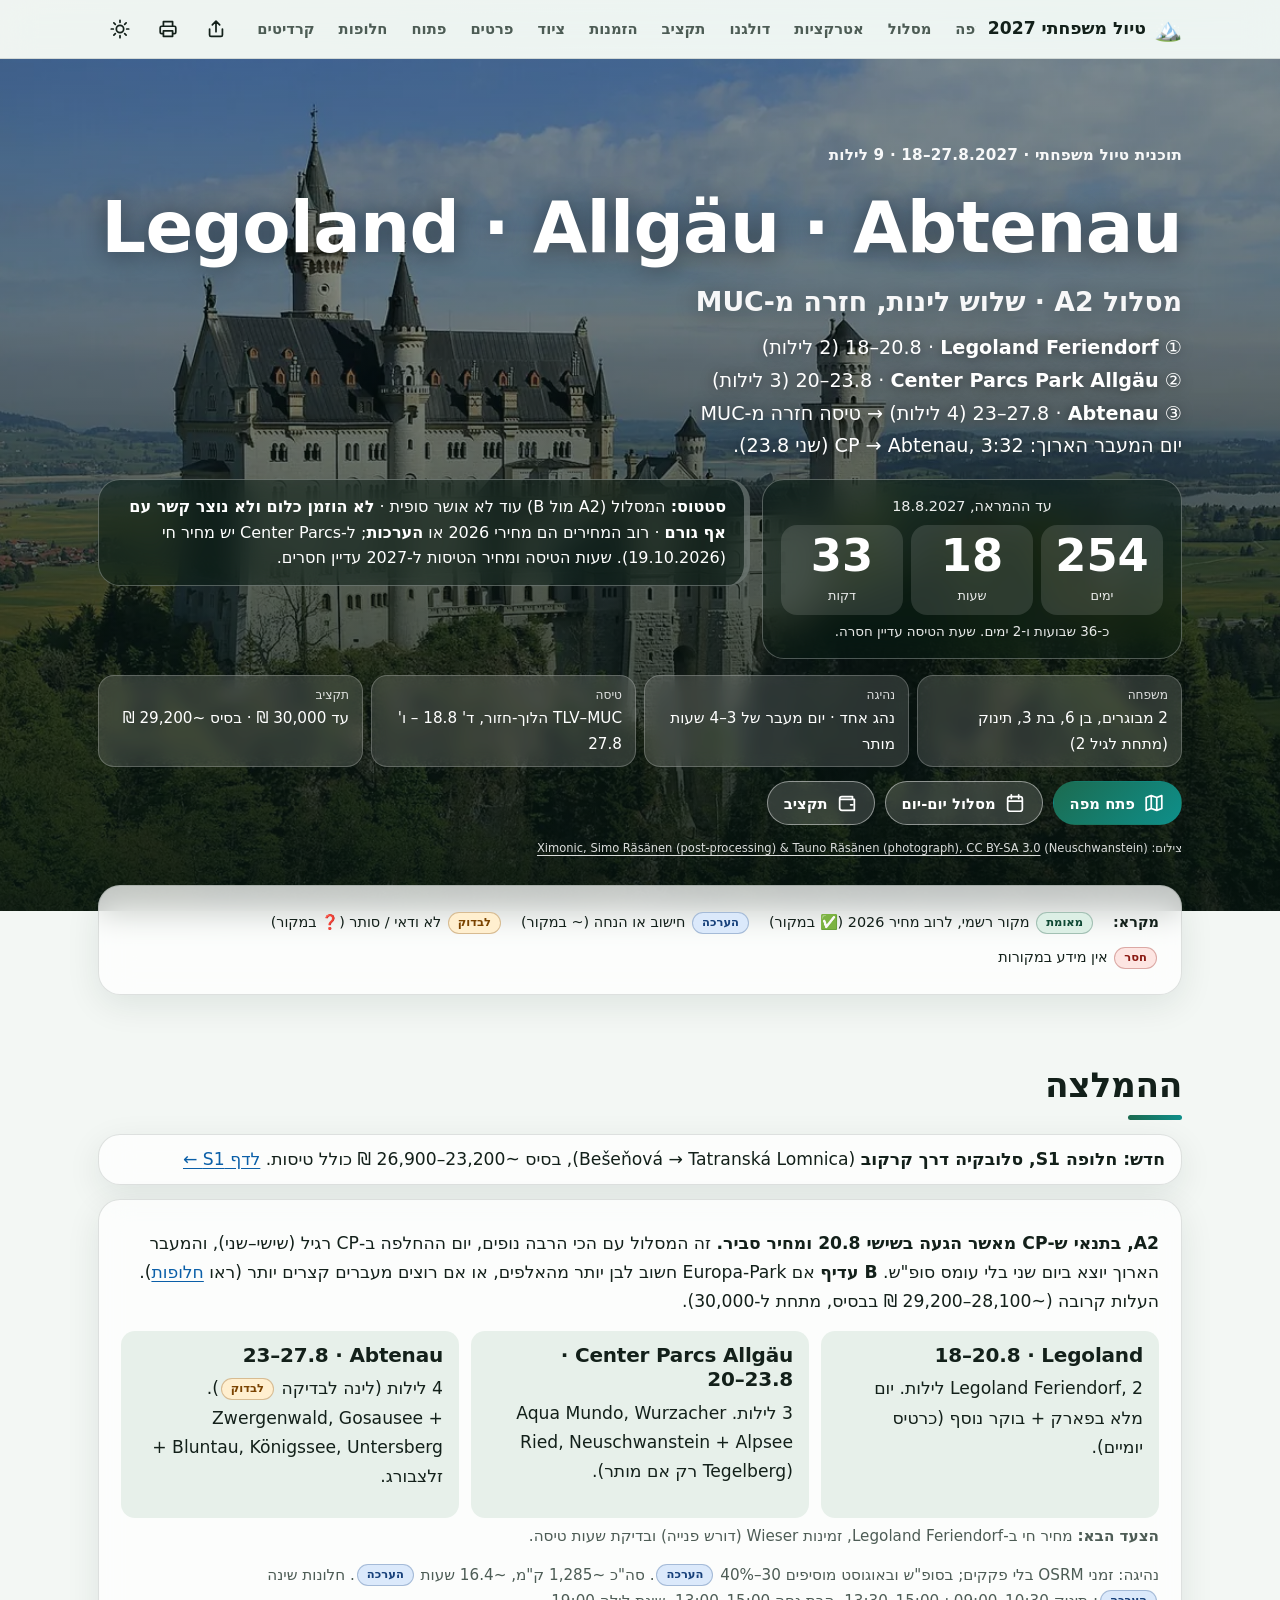
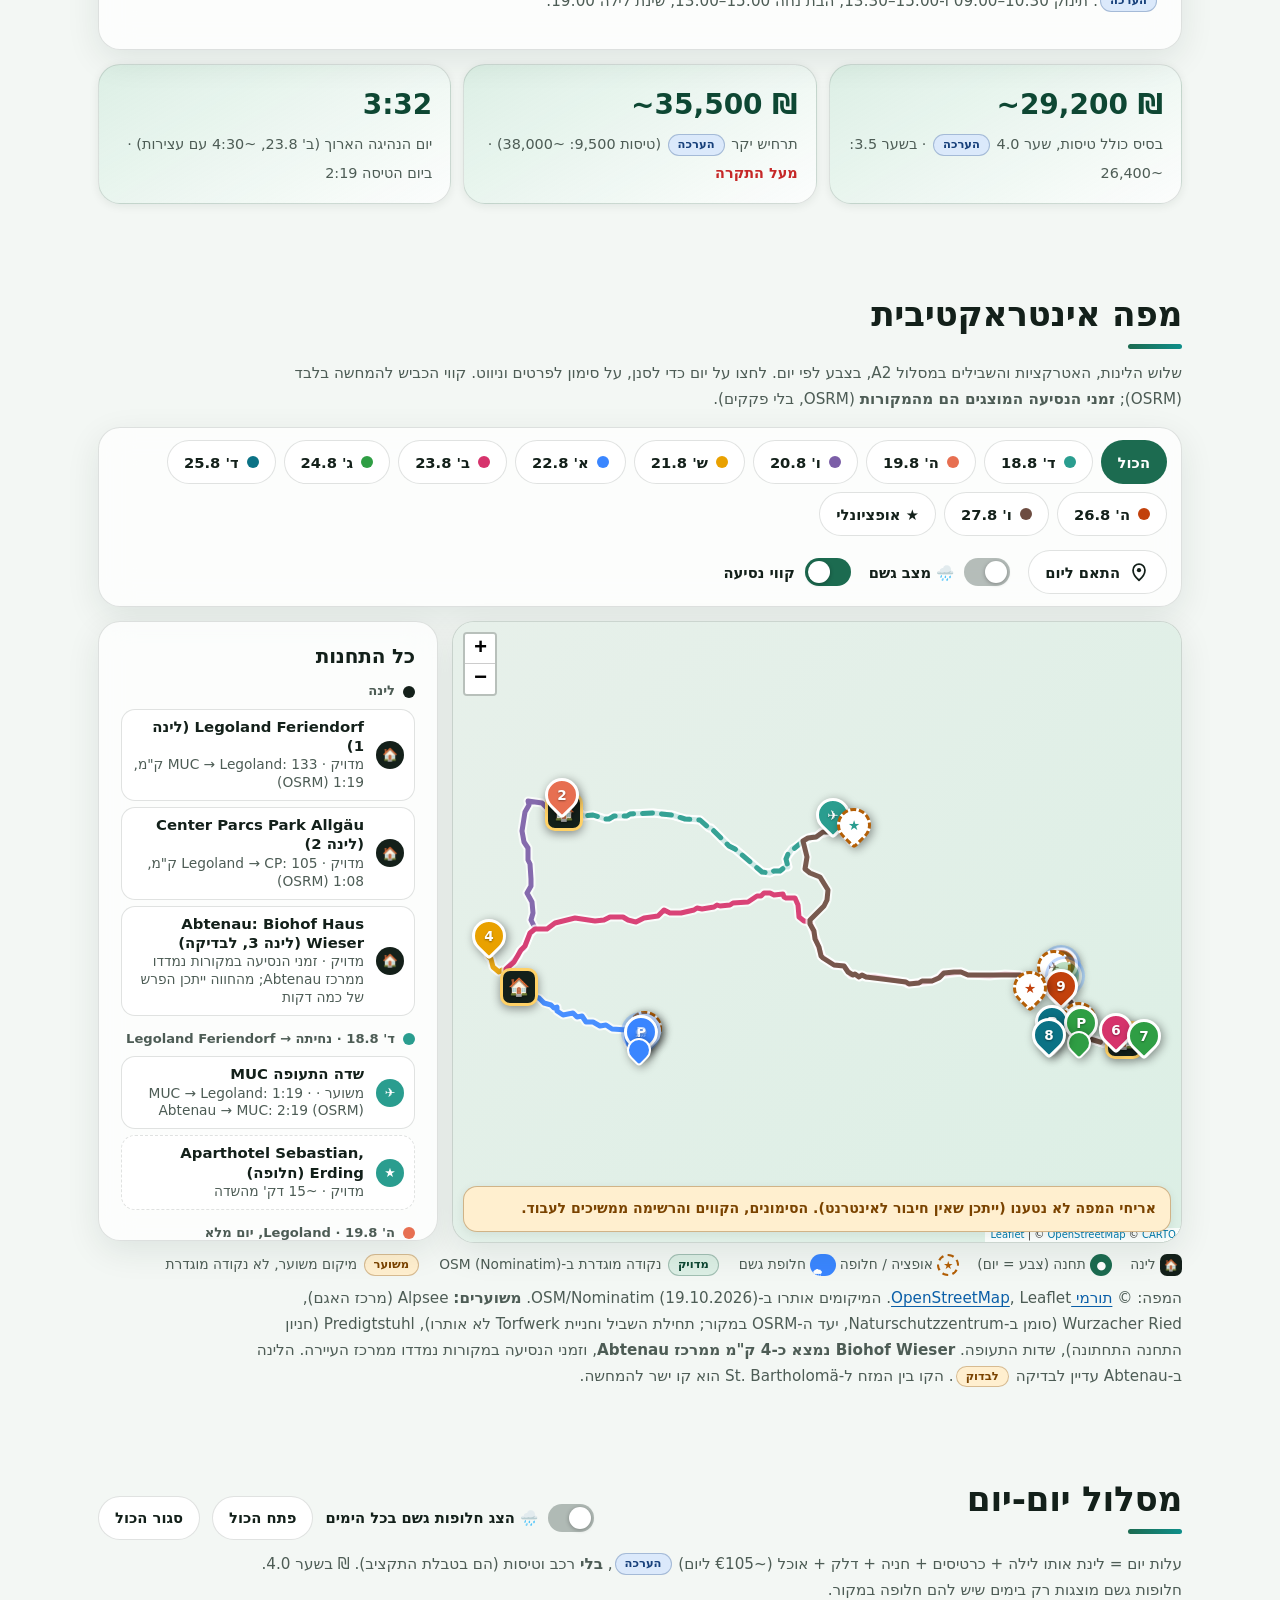
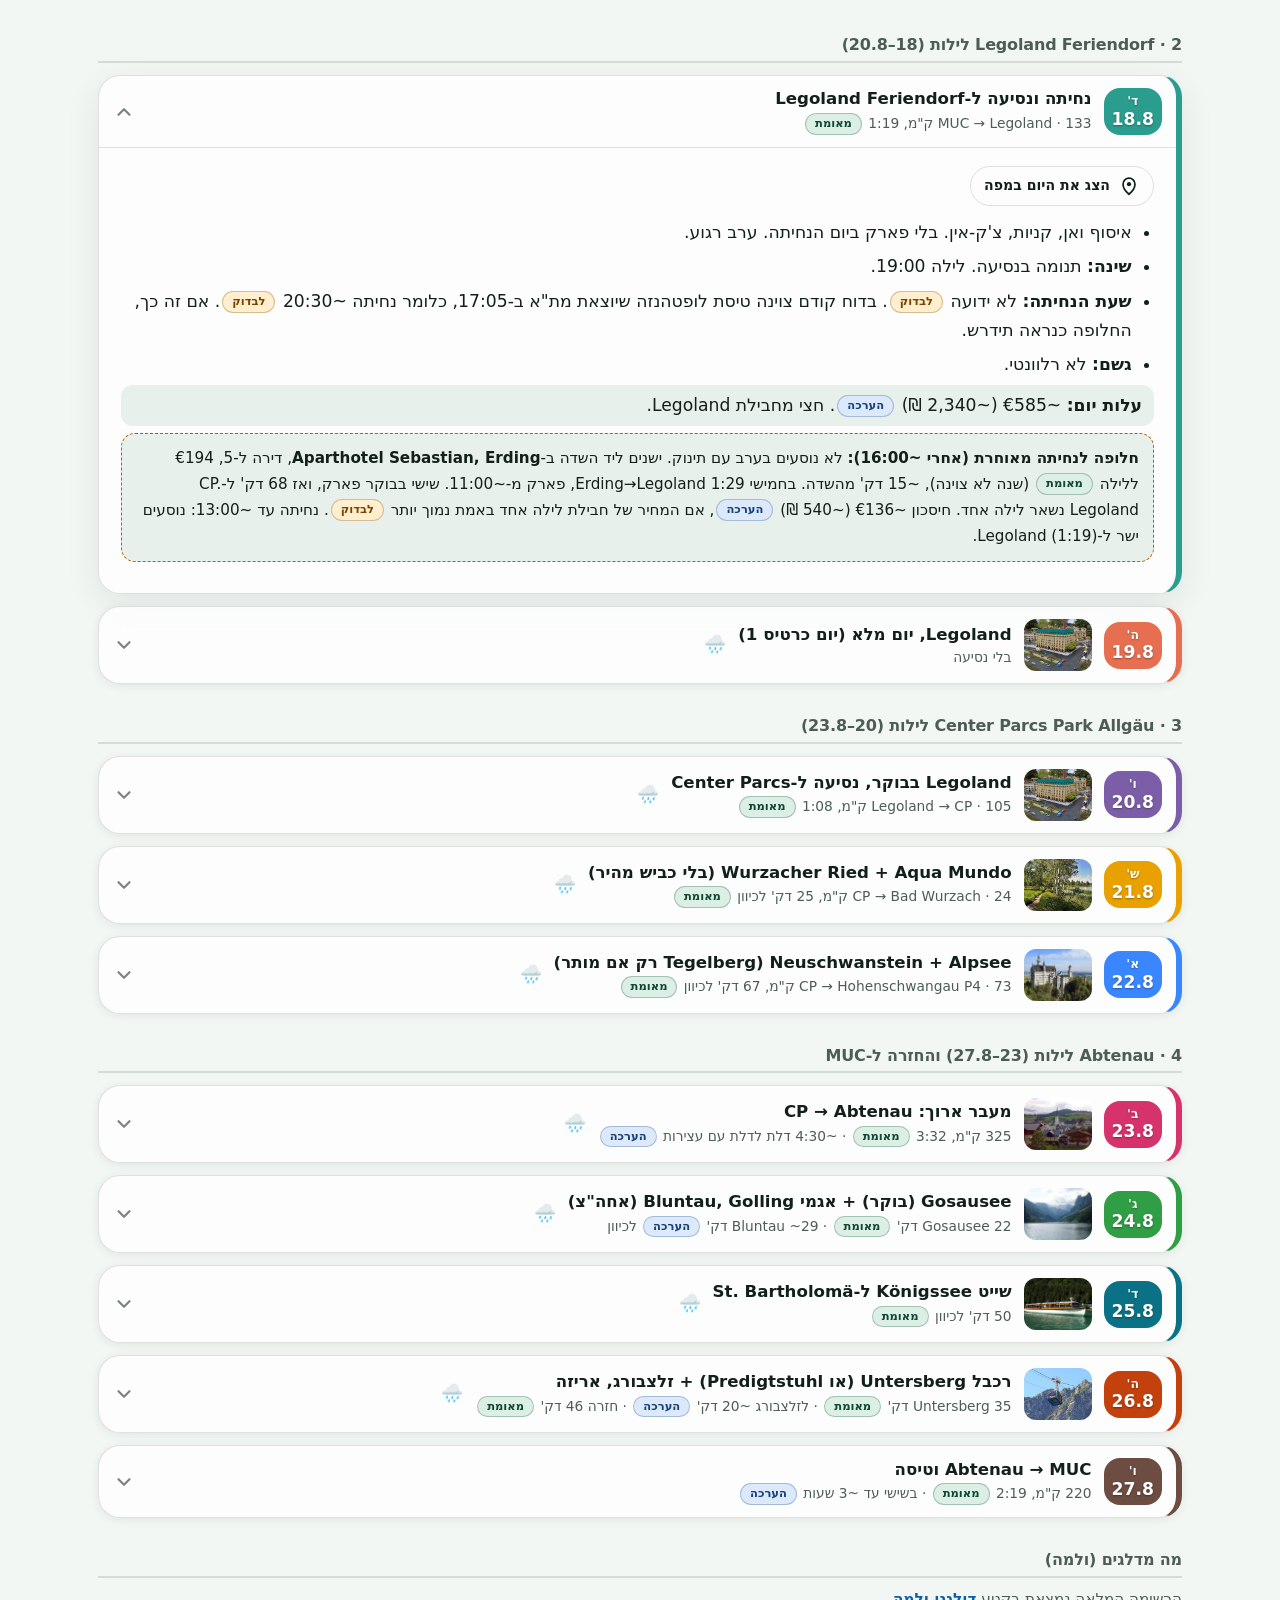
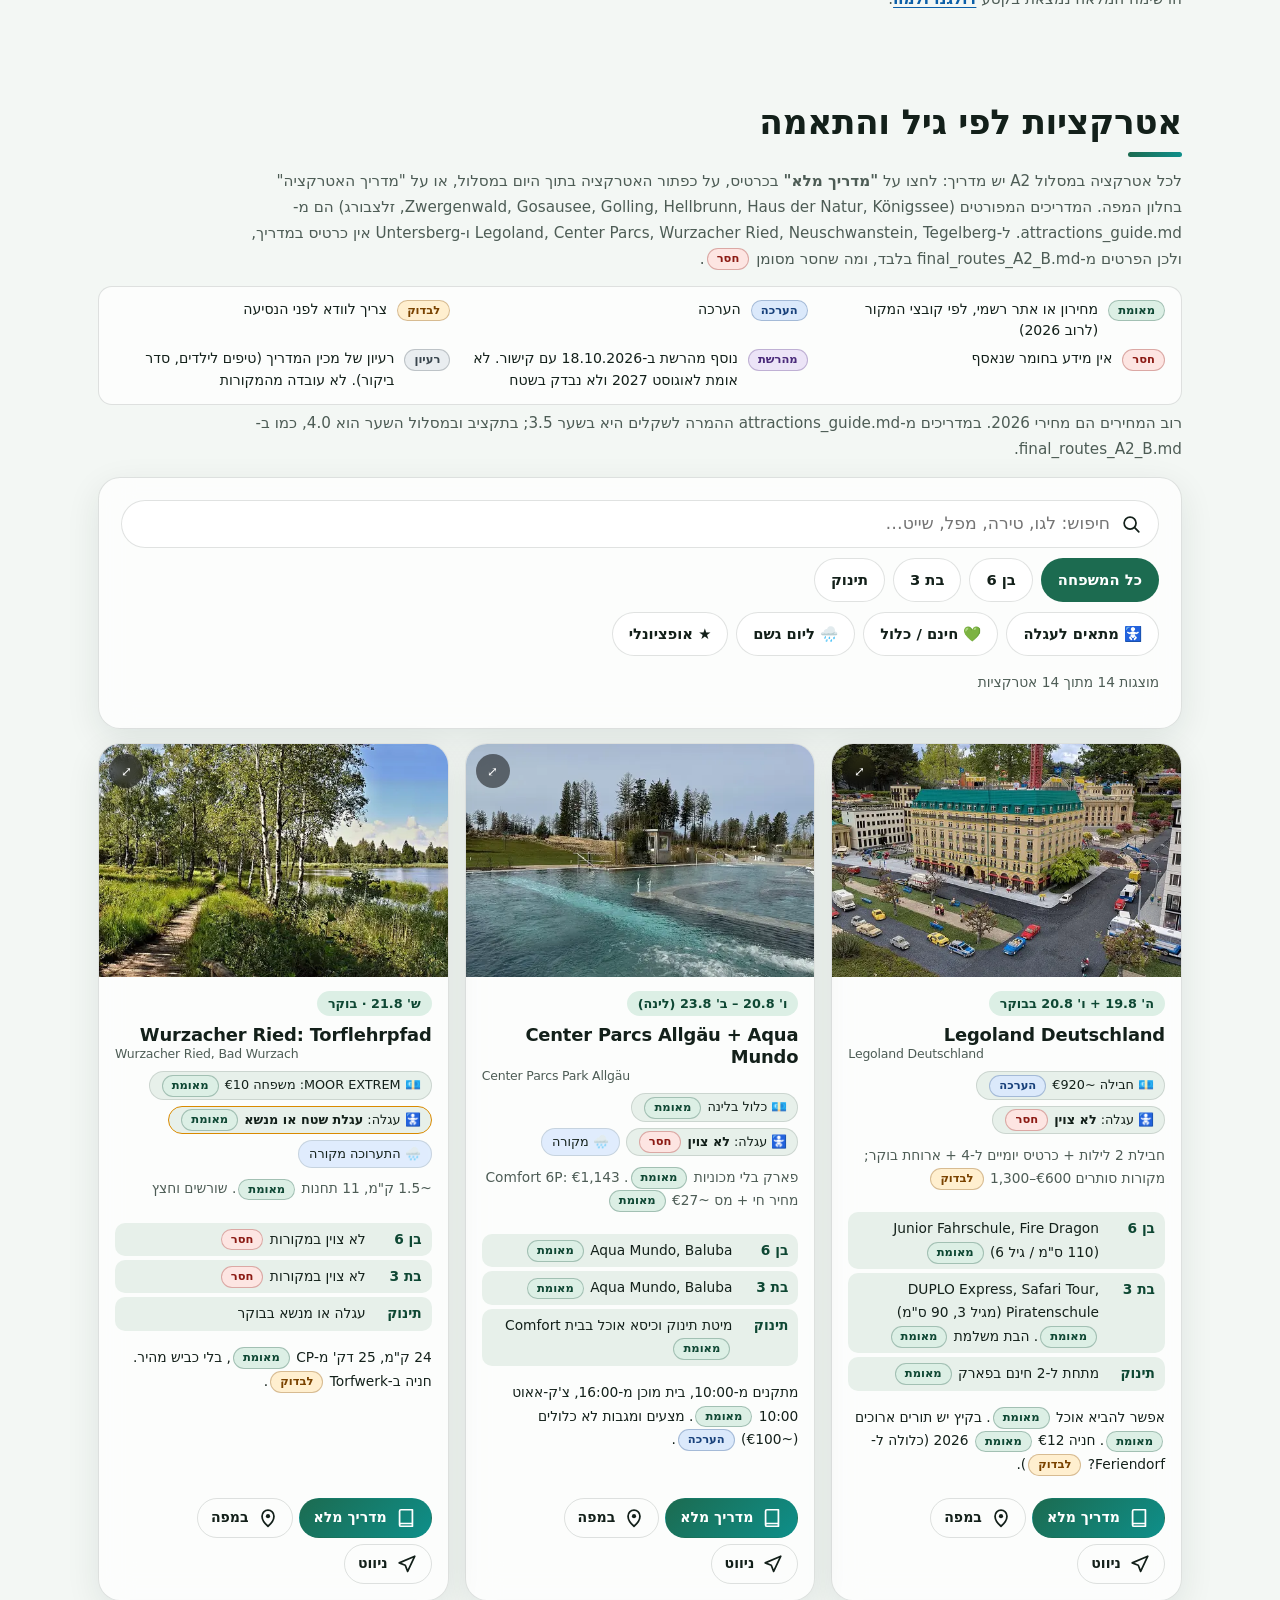
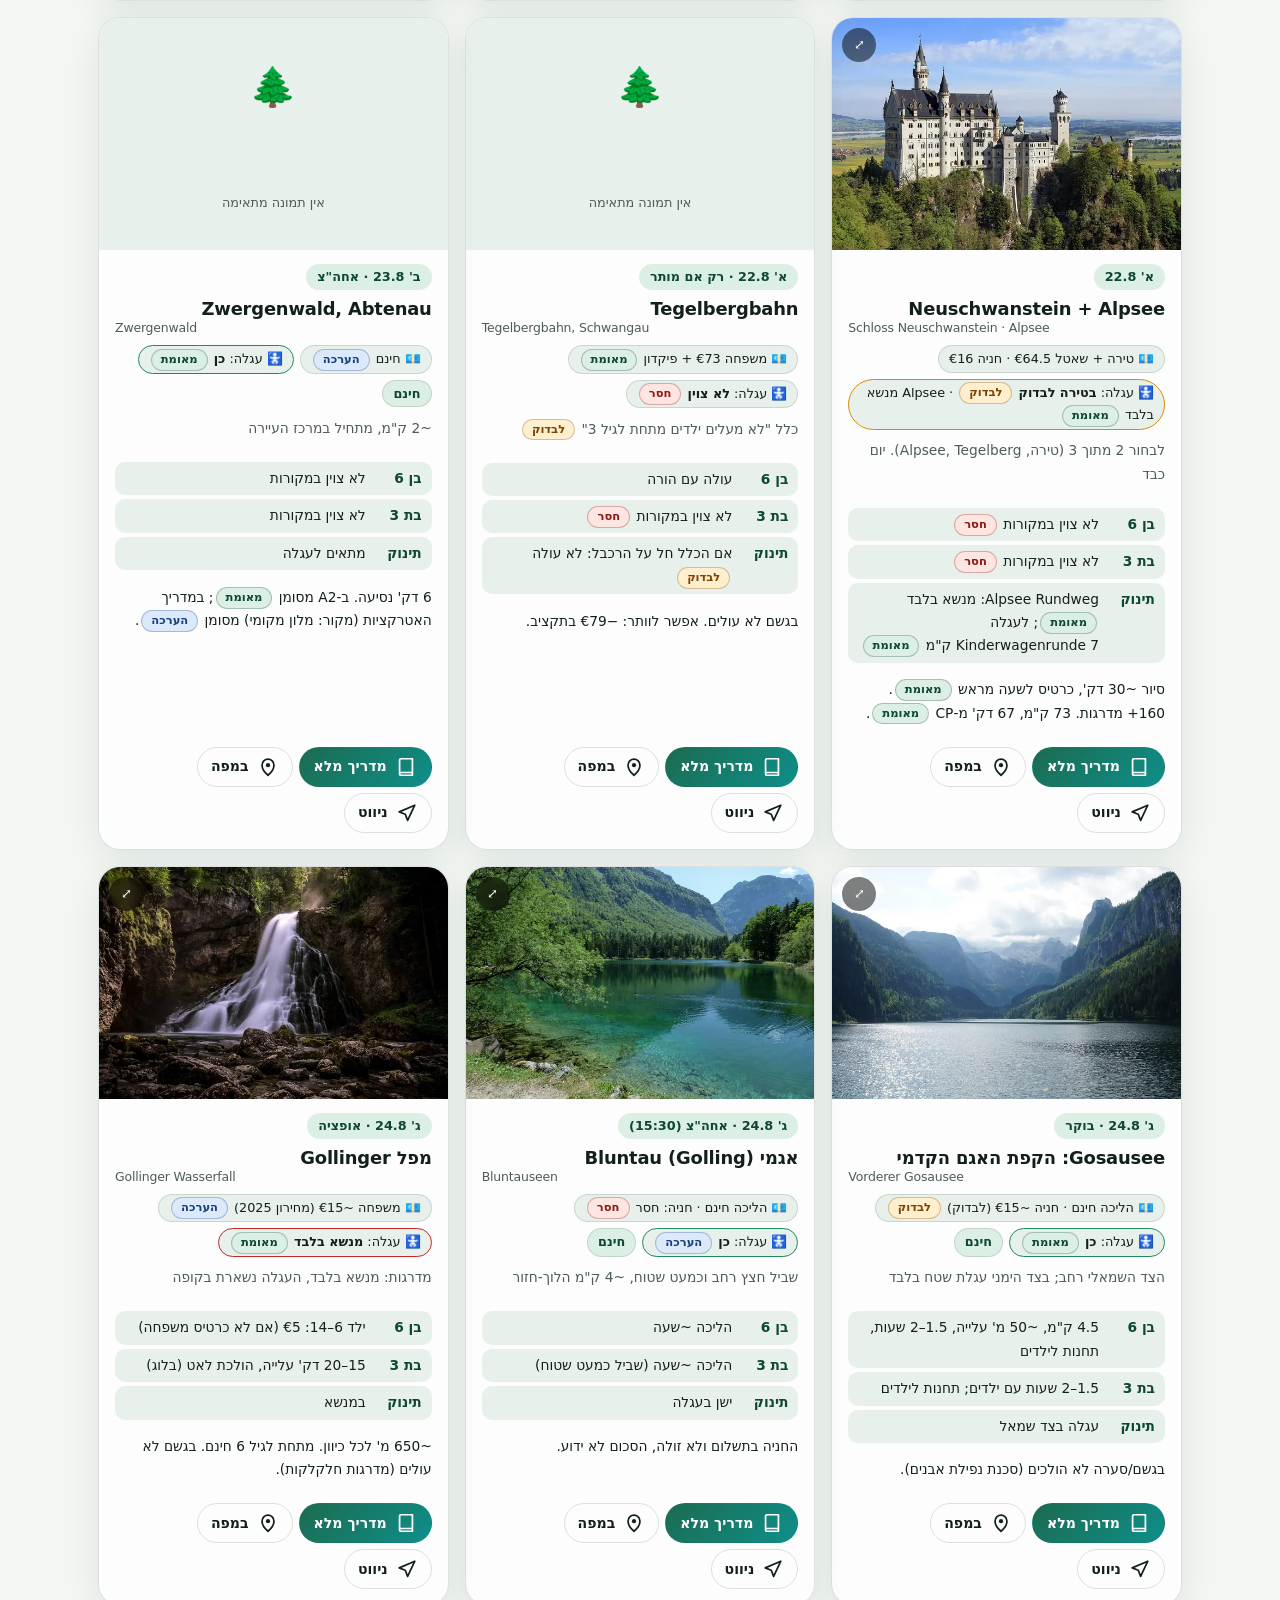
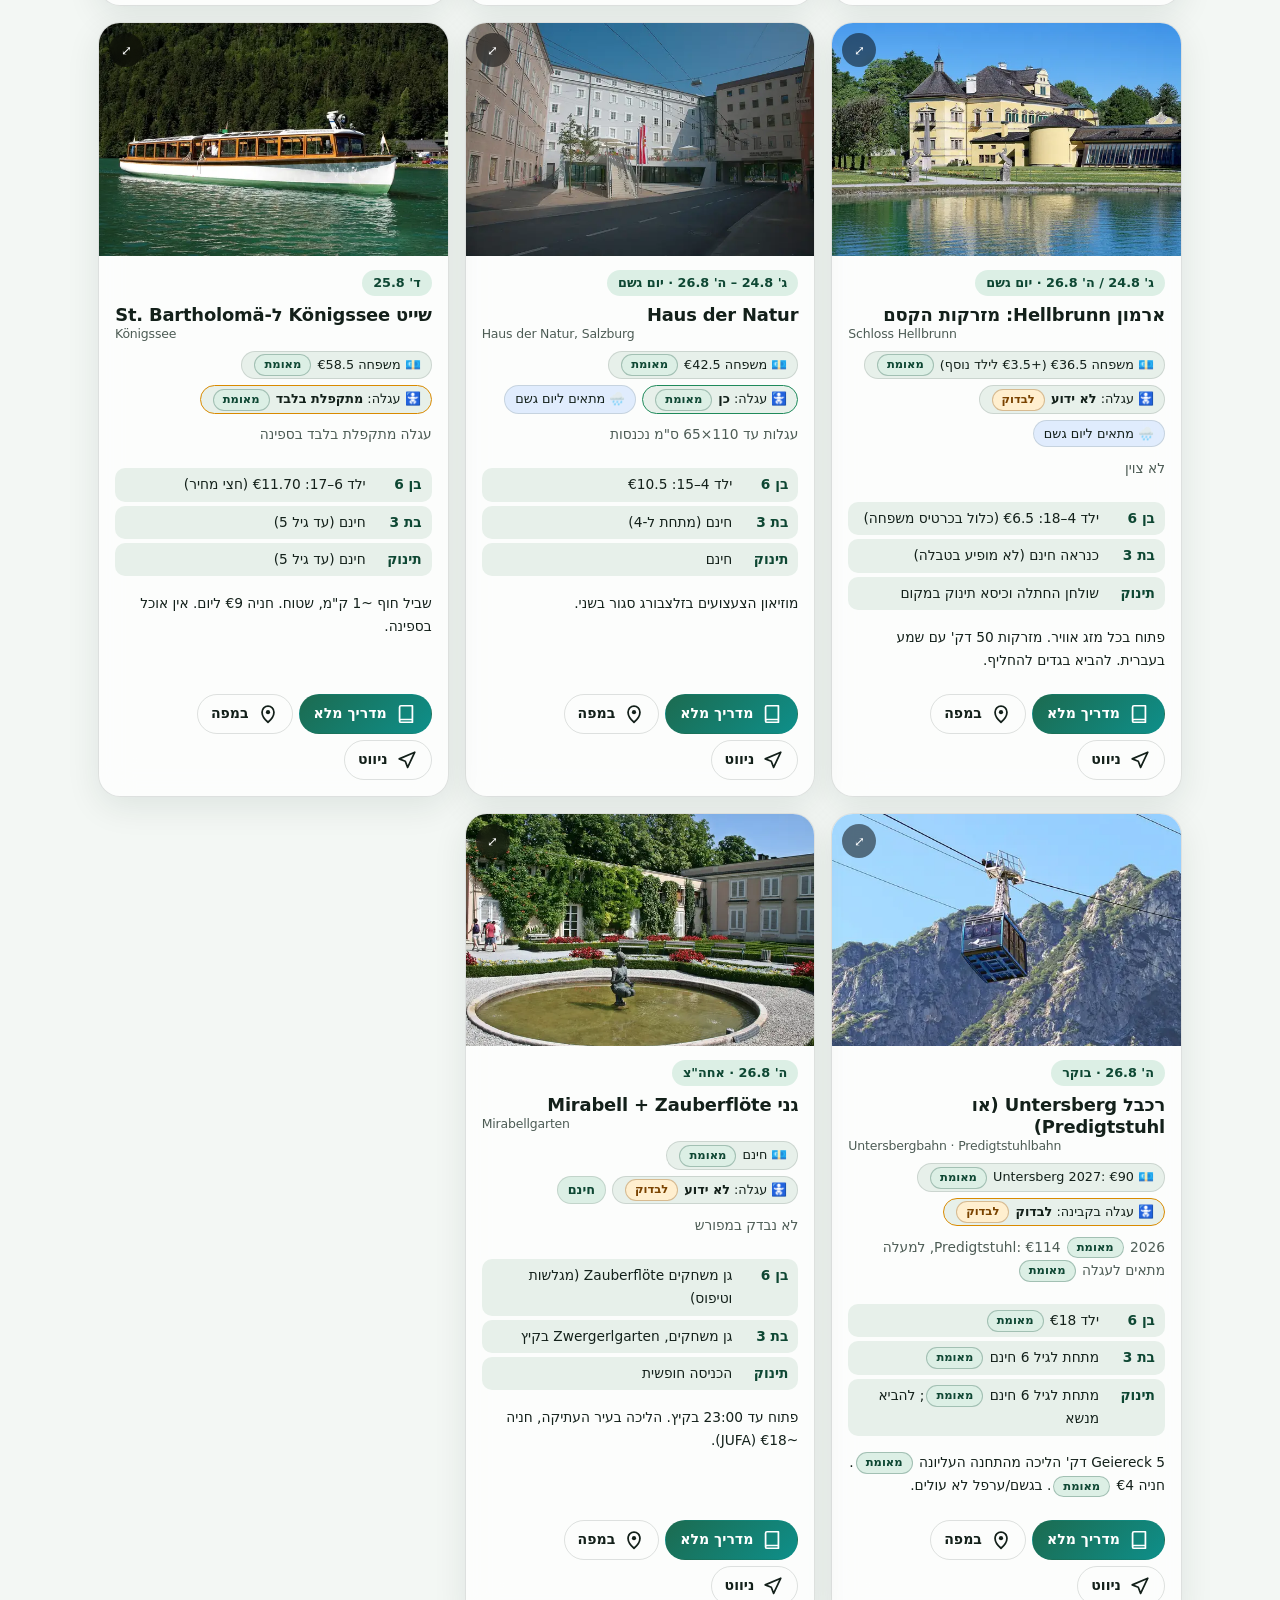
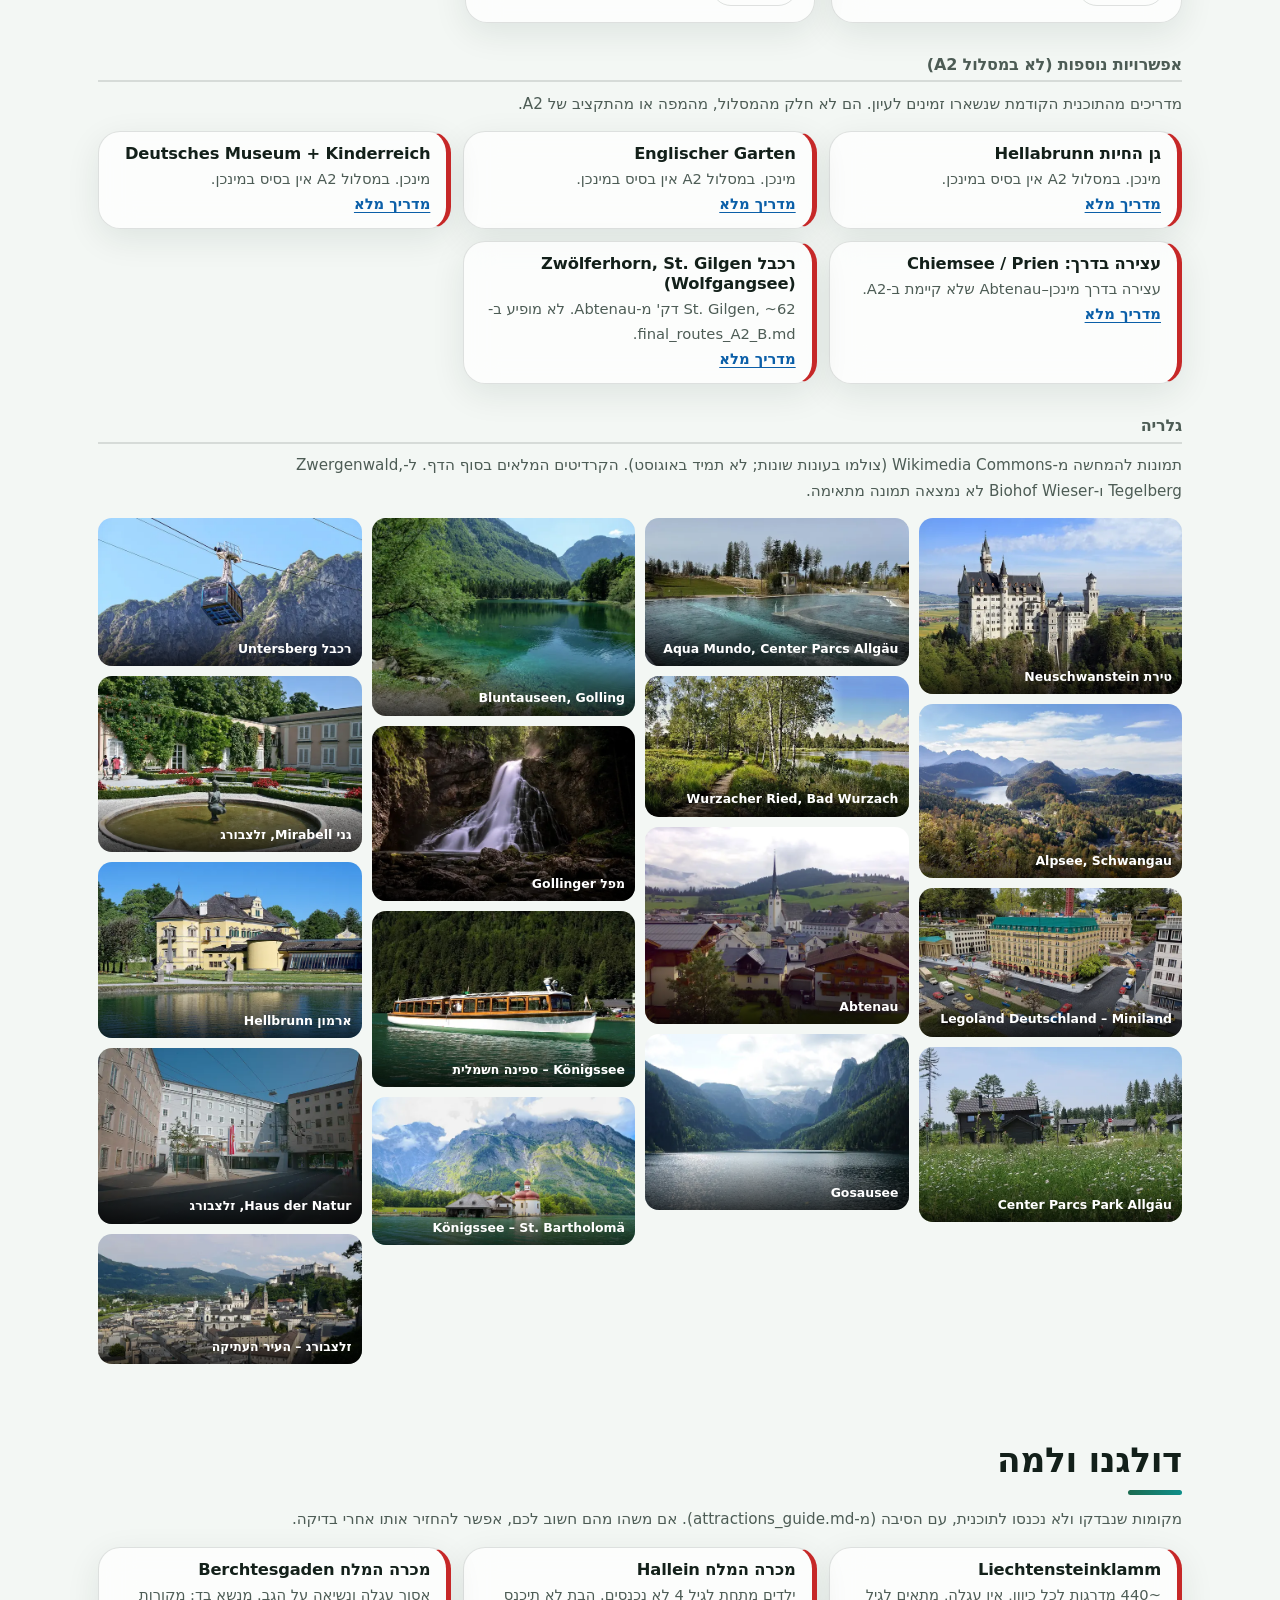
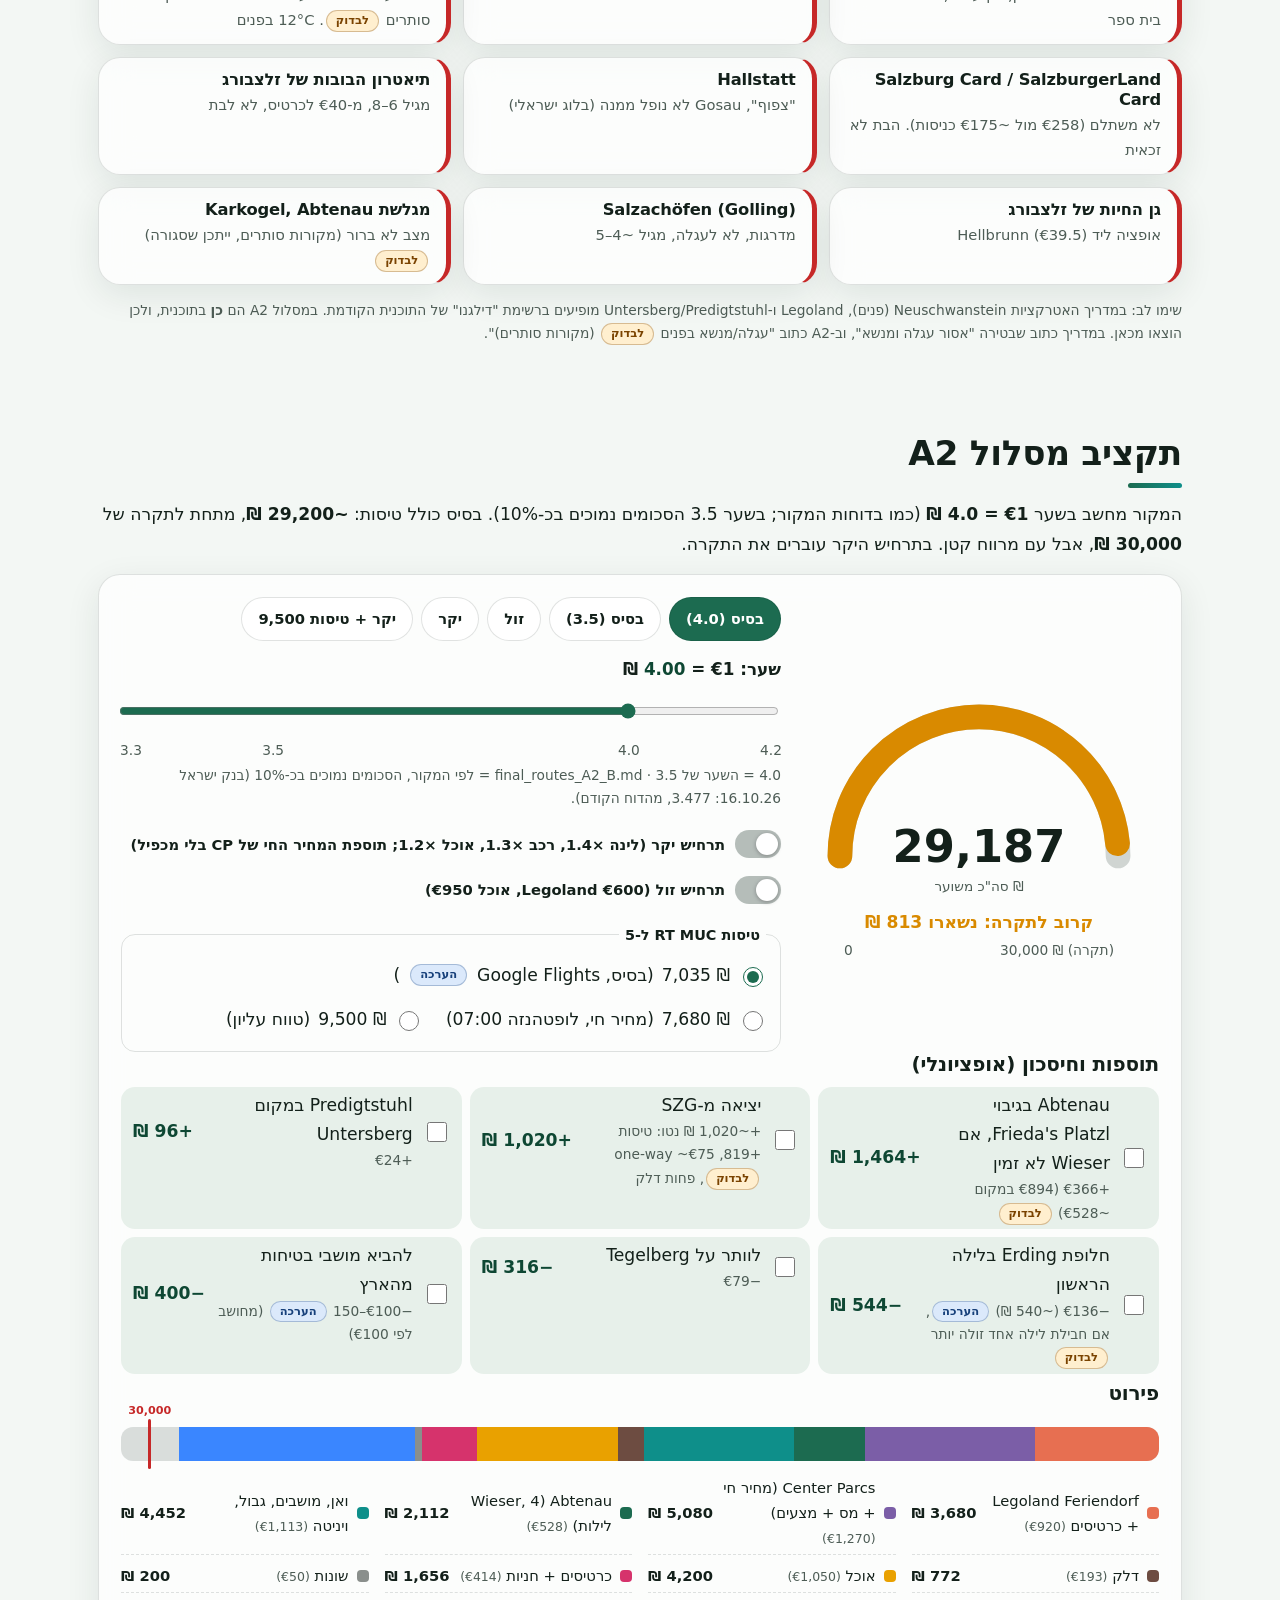
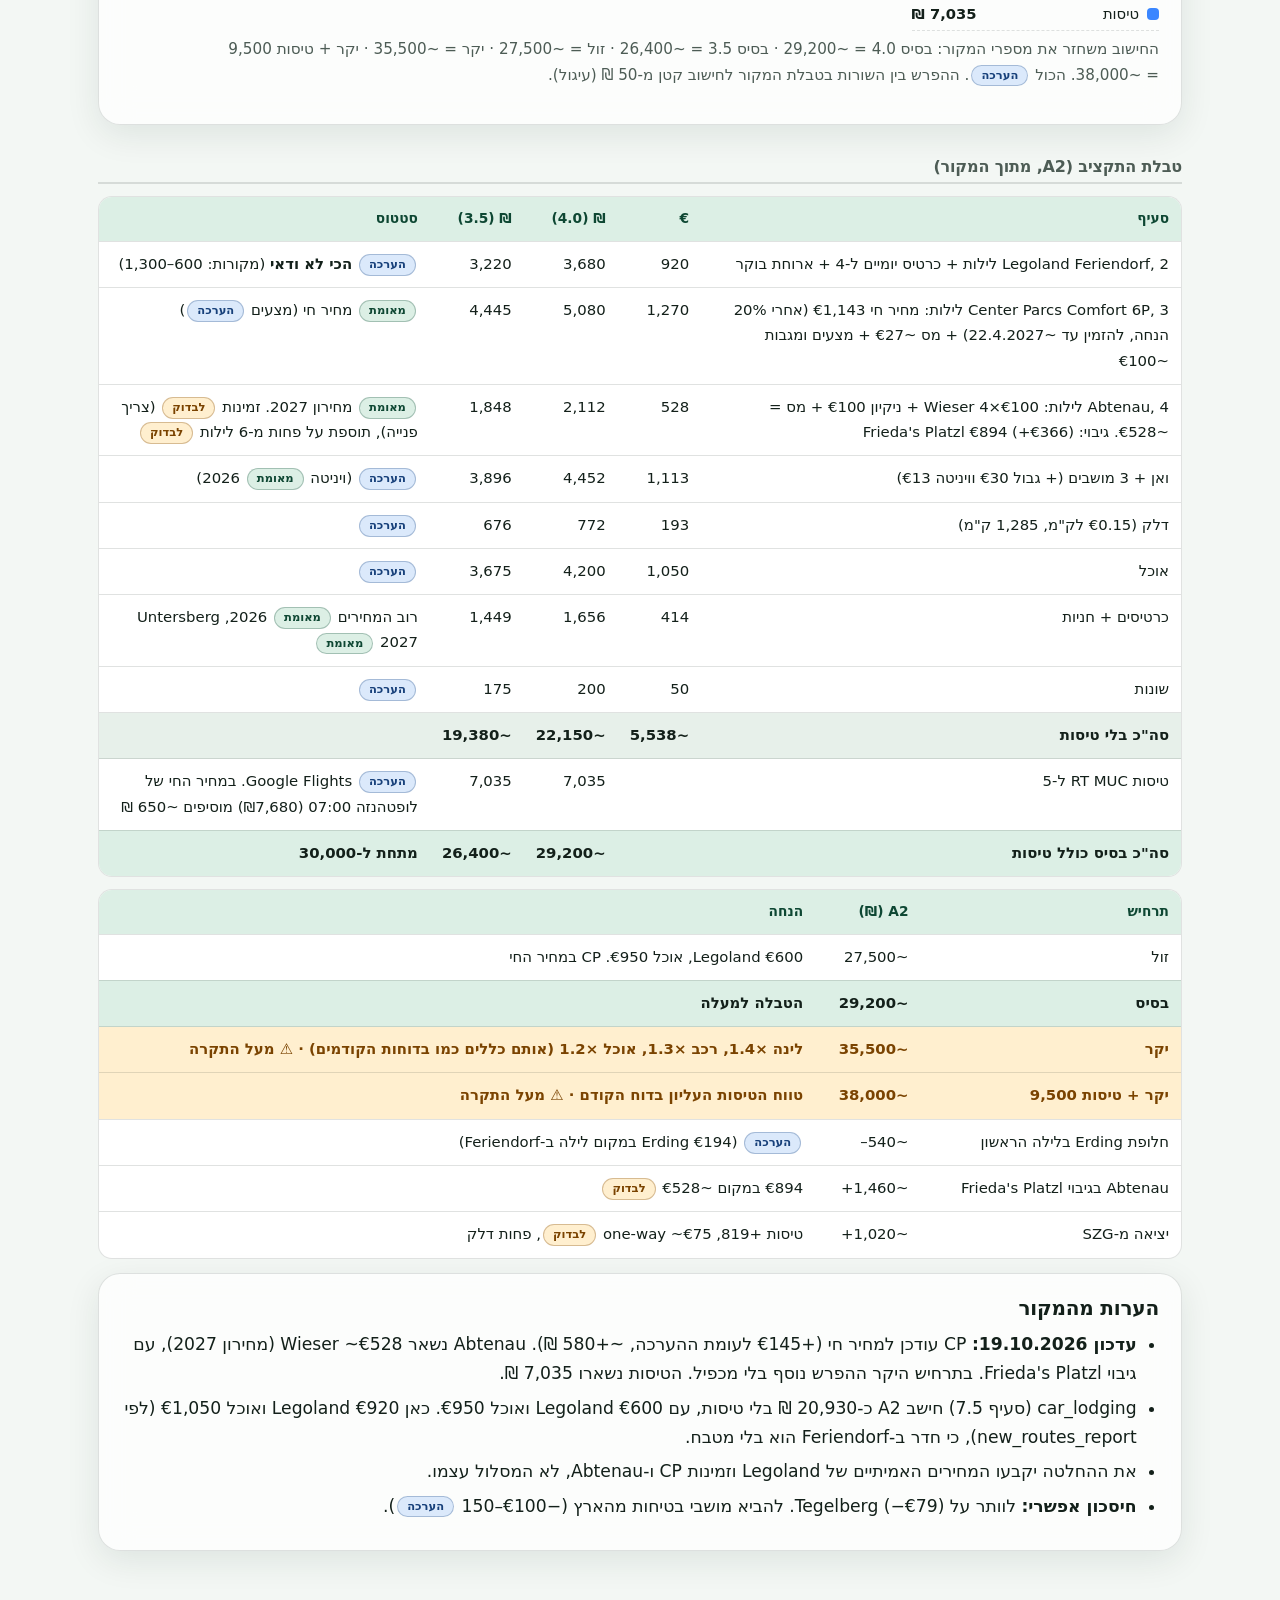
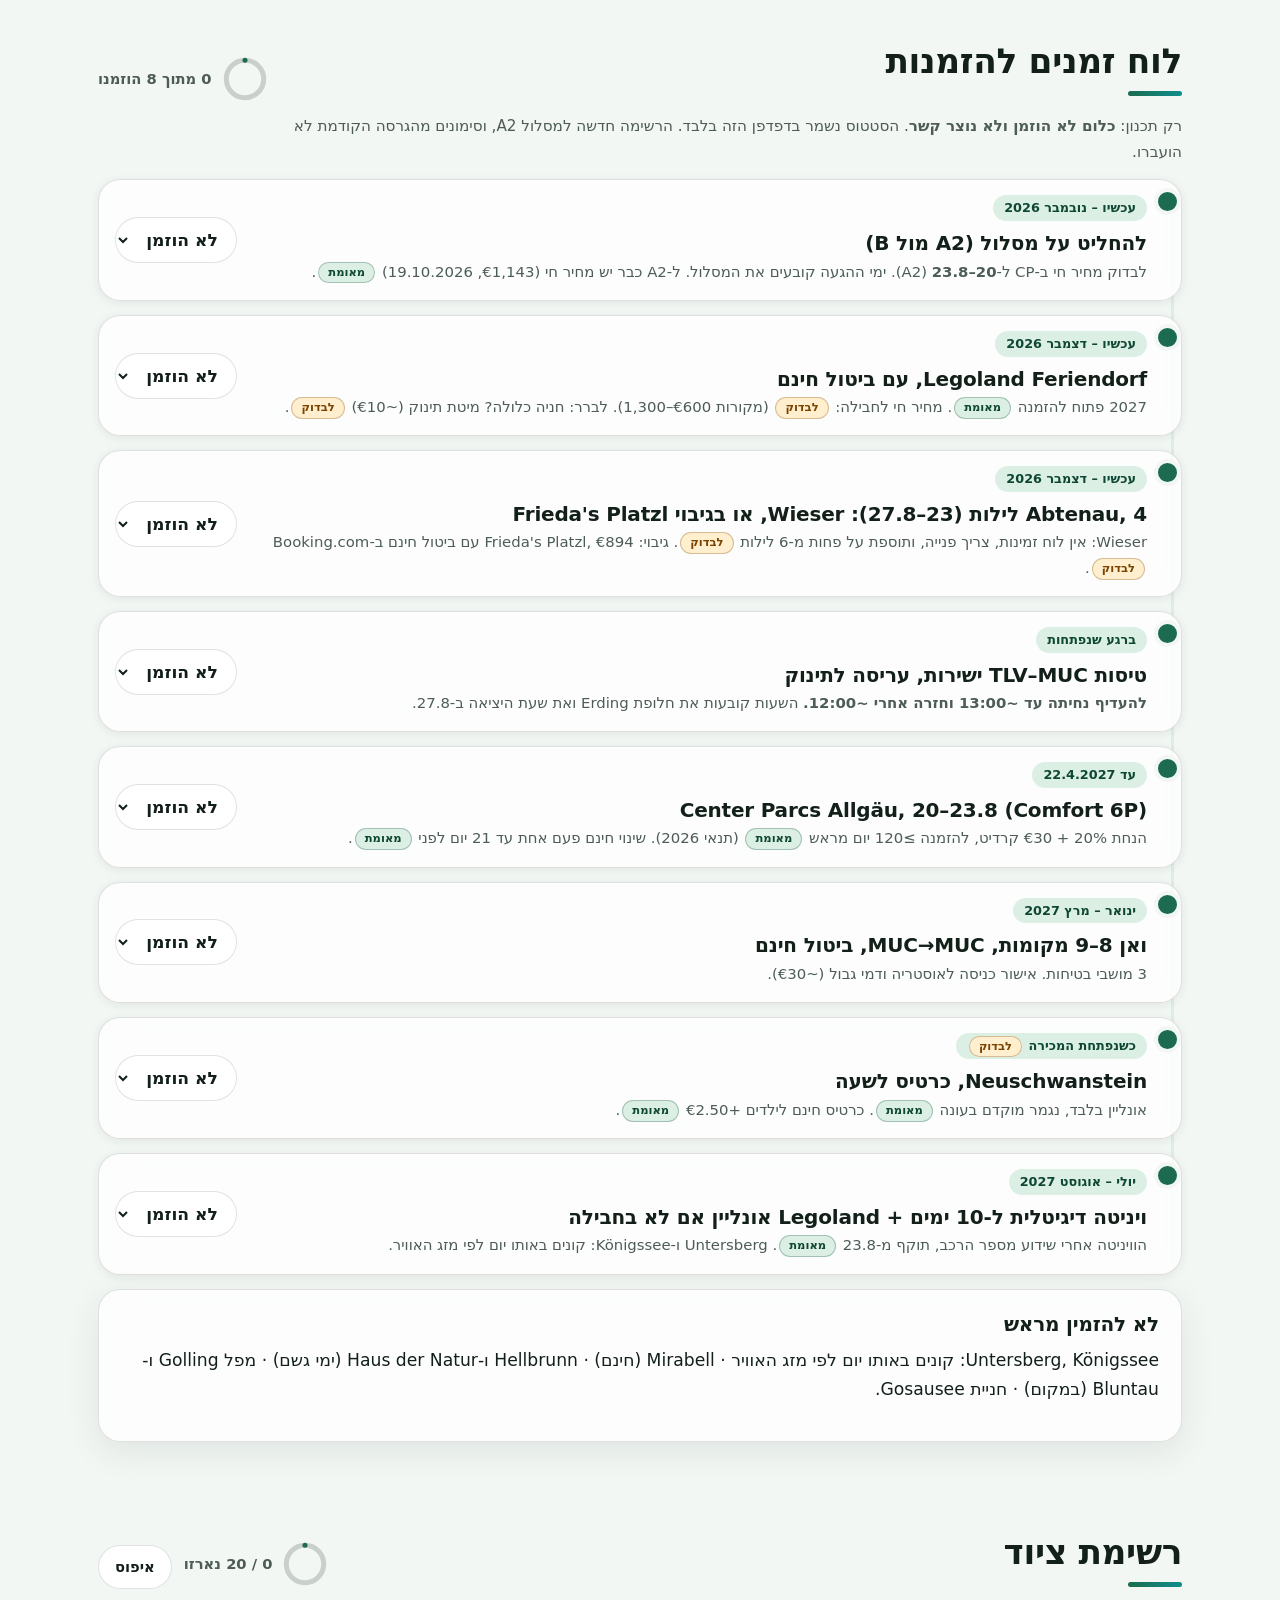
==== index.html @ 756d89ba "Publish family trip site (scrubbed)" ====
<!DOCTYPE html>
<html lang="he" dir="rtl">
<head>
<meta charset="utf-8">
<meta name="viewport" content="width=device-width, initial-scale=1, viewport-fit=cover">
<meta name="robots" content="noindex, nofollow">
<meta name="color-scheme" content="light dark">
<meta name="theme-color" content="#1f6f54">
<title>טיול משפחתי 18–27.8.2027 | מסלול A2: Legoland → Center Parcs → Abtenau</title>
<meta name="description" content="תוכנית טיול משפחתי, מסלול A2: Legoland Feriendorf, Center Parcs Allgäu ו-Abtenau, 18–27.8.2027. מפה, מסלול יומי, תקציב אינטראקטיבי, הזמנות וציוד.">
<script>(function(){try{var t=localStorage.getItem('ft-theme');if(!t)t=matchMedia('(prefers-color-scheme: dark)').matches?'dark':'light';document.documentElement.dataset.theme=t;}catch(e){document.documentElement.dataset.theme='light';}document.documentElement.classList.add('js');})();</script>
<link rel="icon" href="data:image/svg+xml,%3Csvg xmlns=%27http://www.w3.org/2000/svg%27 viewBox=%270 0 100 100%27%3E%3Ctext y=%27.9em%27 font-size=%2790%27%3E%F0%9F%8F%94%EF%B8%8F%3C/text%3E%3C/svg%3E">
<link rel="stylesheet" href="vendor/leaflet.css">
<link rel="stylesheet" href="style.css">
</head>
<body>
<svg width="0" height="0" style="position:absolute" aria-hidden="true" focusable="false">
  <defs>
    <symbol id="i-home" viewBox="0 0 24 24"><path d="M3 11.5 12 4l9 7.5M5.5 10v9.5h13V10" fill="none" stroke="currentColor" stroke-width="1.9" stroke-linecap="round" stroke-linejoin="round"/></symbol>
    <symbol id="i-map" viewBox="0 0 24 24"><path d="M9 4 3.5 6v14L9 18l6 2 5.5-2V4L15 6 9 4Zm0 0v14m6-12v14" fill="none" stroke="currentColor" stroke-width="1.9" stroke-linecap="round" stroke-linejoin="round"/></symbol>
    <symbol id="i-cal" viewBox="0 0 24 24"><path d="M4 7.5A2.5 2.5 0 0 1 6.5 5h11A2.5 2.5 0 0 1 20 7.5v11a2.5 2.5 0 0 1-2.5 2.5h-11A2.5 2.5 0 0 1 4 18.5v-11ZM4 10h16M8 3v4m8-4v4" fill="none" stroke="currentColor" stroke-width="1.9" stroke-linecap="round"/></symbol>
    <symbol id="i-wallet" viewBox="0 0 24 24"><path d="M4 7.5A2.5 2.5 0 0 1 6.5 5H18v3M4 7.5v10A2.5 2.5 0 0 0 6.5 20H20V8H6.5A2.5 2.5 0 0 1 4 7.5ZM16 14h2" fill="none" stroke="currentColor" stroke-width="1.9" stroke-linecap="round" stroke-linejoin="round"/></symbol>
    <symbol id="i-more" viewBox="0 0 24 24"><circle cx="5.5" cy="12" r="1.7" fill="currentColor"/><circle cx="12" cy="12" r="1.7" fill="currentColor"/><circle cx="18.5" cy="12" r="1.7" fill="currentColor"/></symbol>
    <symbol id="i-sun" viewBox="0 0 24 24"><circle cx="12" cy="12" r="4" fill="none" stroke="currentColor" stroke-width="1.9"/><path d="M12 2.5v2.2M12 19.3v2.2M2.5 12h2.2M19.3 12h2.2M5.3 5.3l1.6 1.6M17.1 17.1l1.6 1.6M18.7 5.3l-1.6 1.6M6.9 17.1l-1.6 1.6" stroke="currentColor" stroke-width="1.9" stroke-linecap="round"/></symbol>
    <symbol id="i-moon" viewBox="0 0 24 24"><path d="M20 14.5A8 8 0 1 1 9.5 4a6.5 6.5 0 0 0 10.5 10.5Z" fill="none" stroke="currentColor" stroke-width="1.9" stroke-linejoin="round"/></symbol>
    <symbol id="i-share" viewBox="0 0 24 24"><path d="M12 15V3.5m0 0L8 7.5m4-4 4 4M5 12v6.5A1.5 1.5 0 0 0 6.5 20h11a1.5 1.5 0 0 0 1.5-1.5V12" fill="none" stroke="currentColor" stroke-width="1.9" stroke-linecap="round" stroke-linejoin="round"/></symbol>
    <symbol id="i-print" viewBox="0 0 24 24"><path d="M7 9V4h10v5M7 17H5a1.5 1.5 0 0 1-1.5-1.5v-5A1.5 1.5 0 0 1 5 9h14a1.5 1.5 0 0 1 1.5 1.5v5A1.5 1.5 0 0 1 19 17h-2M7 14h10v6H7v-6Z" fill="none" stroke="currentColor" stroke-width="1.9" stroke-linejoin="round"/></symbol>
    <symbol id="i-pin" viewBox="0 0 24 24"><path d="M12 21s-6.5-5.6-6.5-11a6.5 6.5 0 1 1 13 0c0 5.4-6.5 11-6.5 11Z" fill="none" stroke="currentColor" stroke-width="1.9" stroke-linejoin="round"/><circle cx="12" cy="10" r="2.3" fill="currentColor"/></symbol>
    <symbol id="i-nav" viewBox="0 0 24 24"><path d="M20.5 3.5 3.5 10.8l6.6 2.5 2.6 6.7 7.8-16.5Z" fill="none" stroke="currentColor" stroke-width="1.9" stroke-linejoin="round"/></symbol>
    <symbol id="i-search" viewBox="0 0 24 24"><circle cx="11" cy="11" r="6.5" fill="none" stroke="currentColor" stroke-width="1.9"/><path d="m16 16 4.5 4.5" stroke="currentColor" stroke-width="1.9" stroke-linecap="round"/></symbol>
    <symbol id="i-x" viewBox="0 0 24 24"><path d="m6 6 12 12M18 6 6 18" stroke="currentColor" stroke-width="2" stroke-linecap="round"/></symbol>
    <symbol id="i-book" viewBox="0 0 24 24"><path d="M5 4.5A1.5 1.5 0 0 1 6.5 3H19v15H6.5A1.5 1.5 0 0 0 5 19.5v-15ZM5 19.5A1.5 1.5 0 0 0 6.5 21H19v-3" fill="none" stroke="currentColor" stroke-width="1.9" stroke-linejoin="round" stroke-linecap="round"/></symbol>
    <symbol id="i-chev" viewBox="0 0 24 24"><path d="m6 9 6 6 6-6" fill="none" stroke="currentColor" stroke-width="2" stroke-linecap="round" stroke-linejoin="round"/></symbol>
  </defs>
</svg>

<a class="skip-link" href="#main">דלג לתוכן</a>

<header class="topbar" id="topbar">
  <div class="topbar-in wrap">
    <a class="brand" href="#top" aria-label="לראש העמוד"><span class="brand-mark" aria-hidden="true">🏔️</span><span class="brand-t">טיול משפחתי <span class="ltr">2027</span></span></a>
    <nav class="topnav" id="topnav" aria-label="ניווט ראשי">
      <a href="#summary">סיכום</a><a href="#maps">מפה</a><a href="#itinerary">מסלול</a><a href="#attractions">אטרקציות</a><a href="#skipped">דולגנו</a><a href="#budget">תקציב</a><a href="#bookings">הזמנות</a><a href="#packing">ציוד</a><a href="#practical">פרטים</a><a href="#open">פתוח</a><a href="#alternatives">חלופות</a><a href="#credits">קרדיטים</a><a href="s1.html">S1 סלובקיה ←</a>
    </nav>
    <span class="cur-sec" id="curSec" aria-live="polite"></span>
    <div class="top-actions no-print">
      <button type="button" class="icon-btn" id="shareBtn" aria-label="שיתוף"><svg class="ic"><use href="#i-share"/></svg></button>
      <button type="button" class="icon-btn" id="printBtn" aria-label="הדפסה"><svg class="ic"><use href="#i-print"/></svg></button>
      <button type="button" class="icon-btn" id="themeBtn" aria-label="מצב כהה" aria-pressed="false"><svg class="ic sun"><use href="#i-sun"/></svg><svg class="ic moon"><use href="#i-moon"/></svg></button>
    </div>
  </div>
  <div class="progress-line" aria-hidden="true"><i id="scrollBar"></i></div>
</header>

<section class="hero" id="top">
  <img src="img/neuschwanstein.webp" width="1200" height="800" alt="טירת Neuschwanstein הלבנה על צוק מיוער, מבט מגשר Marienbrücke" class="hero-img">
  <div class="hero-shade" aria-hidden="true"></div>
  <div class="wrap hero-in">
    <p class="eyebrow">תוכנית טיול משפחתי · <span class="ltr">18–27.8.2027</span> · 9 לילות</p>
    <h1>Legoland · Allgäu · Abtenau<span class="h1-sub">מסלול A2 · שלוש לינות, חזרה מ-MUC</span></h1>
    <p class="lead">① <b>Legoland Feriendorf</b> · <span class="ltr">18–20.8</span> (2 לילות)<br>② <b>Center Parcs Park Allgäu</b> · <span class="ltr">20–23.8</span> (3 לילות)<br>③ <b>Abtenau</b> · <span class="ltr">23–27.8</span> (4 לילות) → טיסה חזרה מ-MUC<br>יום המעבר הארוך: CP → Abtenau, 3:32 (שני 23.8).</p>

    <div class="hero-grid">
      <div class="countdown glass" id="countdown" data-target="2027-08-18T00:00:00" role="timer" aria-label="ספירה לאחור לתחילת הטיול">
        <p class="cd-t">עד ההמראה, 18.8.2027</p>
        <div class="cd-row">
          <div><b id="cdD">–</b><span>ימים</span></div>
          <div><b id="cdH">–</b><span>שעות</span></div>
          <div><b id="cdM">–</b><span>דקות</span></div>
        </div>
        <p class="cd-s" id="cdS"></p>
      </div>
      <div class="status glass" role="note">
        <strong>סטטוס:</strong> המסלול (A2 מול B) עוד לא אושר סופית · <b>לא הוזמן כלום ולא נוצר קשר עם אף גורם</b> · רוב המחירים הם מחירי 2026 או <b>הערכות</b>; ל-Center Parcs יש מחיר חי (19.10.2026). שעות הטיסה ומחיר הטיסות ל-2027 עדיין חסרים.
      </div>
    </div>

    <ul class="facts">
      <li><span>משפחה</span>2 מבוגרים, בן 6, בת 3, תינוק (מתחת לגיל 2)</li>
      <li><span>נהיגה</span>נהג אחד · יום מעבר של 3–4 שעות מותר</li>
      <li><span>טיסה</span>TLV–MUC הלוך-חזור, ד' 18.8 – ו' 27.8</li>
      <li><span>תקציב</span>עד 30,000 ₪ · בסיס ~29,200 ₪</li>
    </ul>
    <div class="hero-cta no-print">
      <a class="btn primary" href="#maps"><svg class="ic"><use href="#i-map"/></svg> פתח מפה</a>
      <a class="btn glass-btn" href="#itinerary"><svg class="ic"><use href="#i-cal"/></svg> מסלול יום-יום</a>
      <a class="btn glass-btn" href="#budget"><svg class="ic"><use href="#i-wallet"/></svg> תקציב</a>
    </div>
    <p class="hero-credit">צילום: <a href="#cr-neuschwanstein">Ximonic, Simo Räsänen (post-processing) &amp; Tauno Räsänen (photograph), CC BY-SA 3.0</a> (Neuschwanstein)</p>
  </div>
</section>
<main id="main" class="wrap">

<div class="legend card glass" aria-label="מקרא">
  <b>מקרא:</b>
  <span><span class="badge v">מאומת</span> מקור רשמי, לרוב מחיר 2026 (✅ במקור)</span>
  <span><span class="badge e">הערכה</span> חישוב או הנחה (~ במקור)</span>
  <span><span class="badge c">לבדוק</span> לא ודאי / סותר (❓ במקור)</span>
  <span><span class="badge m">חסר</span> אין מידע במקורות</span>
</div>

<!-- ================= SUMMARY ================= -->
<section id="summary" class="reveal">
  <h2>ההמלצה</h2>
  <p class="card glass no-print" style="padding:10px 16px"><b>חדש: חלופה S1, סלובקיה דרך קרקוב</b> (Bešeňová → Tatranská Lomnica), בסיס ~23,200–26,900 ₪ כולל טיסות. <a href="s1.html">לדף S1 ←</a></p>
  <div class="card reco">
    <p><b>A2, בתנאי ש-CP מאשר הגעה בשישי 20.8 ומחיר סביר.</b> זה המסלול עם הכי הרבה נופים, יום ההחלפה ב-CP רגיל (שישי–שני), והמעבר הארוך יוצא ביום שני בלי עומס סופ"ש. <b>B עדיף</b> אם Europa-Park חשוב לבן יותר מהאלפים, או אם רוצים מעברים קצרים יותר (ראו <a href="#alternatives">חלופות</a>). העלות קרובה (~28,100–29,200 ₪ בבסיס, מתחת ל-30,000).</p>
    <div class="cols cols-3">
      <div>
        <h3>Legoland · <span class="ltr">18–20.8</span></h3>
        <p>Legoland Feriendorf, 2 לילות. יום מלא בפארק + בוקר נוסף (כרטיס יומיים).</p>
      </div>
      <div>
        <h3>Center Parcs Allgäu · <span class="ltr">20–23.8</span></h3>
        <p>3 לילות. Aqua Mundo, Wurzacher Ried, Neuschwanstein + Alpsee (Tegelberg רק אם מותר).</p>
      </div>
      <div>
        <h3>Abtenau · <span class="ltr">23–27.8</span></h3>
        <p>4 לילות (לינה לבדיקה <span class="badge c">לבדוק</span>). Zwergenwald, Gosausee + Bluntau, Königssee, Untersberg + זלצבורג.</p>
      </div>
    </div>
    <p class="note"><b>הצעד הבא:</b> מחיר חי ב-Legoland Feriendorf, זמינות Wieser (דורש פנייה) ובדיקת שעות טיסה.</p>
    <p class="note small">נהיגה: זמני OSRM בלי פקקים; בסופ"ש ובאוגוסט מוסיפים 30–40% <span class="badge e">הערכה</span>. סה"כ ~1,285 ק"מ, ~16.4 שעות <span class="badge e">הערכה</span>. חלונות שינה <span class="badge e">הערכה</span>: תינוק <span class="ltr">09:00–10:30</span> ו-<span class="ltr">13:30–15:00</span>, הבת נחה <span class="ltr">13:00–15:00</span>, שינת לילה 19:00.</p>
  </div>

  <div class="kpis">
    <div class="kpi"><span class="num"><span class="ltr">~29,200 ₪</span></span><span class="lbl">בסיס כולל טיסות, שער 4.0 <span class="badge e">הערכה</span> · בשער 3.5: ~26,400</span></div>
    <div class="kpi"><span class="num"><span class="ltr">~35,500 ₪</span></span><span class="lbl">תרחיש יקר <span class="badge e">הערכה</span> (טיסות 9,500: ~38,000) · <b class="neg">מעל התקרה</b></span></div>
    <div class="kpi"><span class="num"><span class="ltr">3:32</span></span><span class="lbl">יום הנהיגה הארוך (ב' 23.8, ~4:30 עם עצירות) · ביום הטיסה 2:19</span></div>
  </div>
</section>

<!-- ================= MAP ================= -->
<section id="maps" class="reveal">
  <h2>מפה אינטראקטיבית</h2>
  <p class="note">שלוש הלינות, האטרקציות והשבילים במסלול A2, בצבע לפי יום. לחצו על יום כדי לסנן, על סימון לפרטים וניווט. קווי הכביש להמחשה בלבד (OSRM); <b>זמני הנסיעה המוצגים הם מהמקורות</b> (OSRM, בלי פקקים).</p>

  <div class="map-toolbar card glass">
    <div class="chips" id="dayChips" role="group" aria-label="סינון לפי יום"></div>
    <div class="map-actions no-print">
      <button type="button" class="btn" id="fitDay"><svg class="ic"><use href="#i-pin"/></svg> התאם ליום</button>
      <label class="switch"><input type="checkbox" id="mapRain"><span class="sw" aria-hidden="true"></span><span>🌧️ מצב גשם</span></label>
      <label class="switch"><input type="checkbox" id="mapRoutes" checked><span class="sw" aria-hidden="true"></span><span>קווי נסיעה</span></label>
    </div>
  </div>

  <div class="map-layout">
    <div class="map-box">
      <div id="leafletMap" dir="ltr" role="application" aria-label="מפת הטיול. סימונים לכל תחנה, ניתן לנווט עם המקלדת"></div>
      <div class="map-notice" id="mapNotice" hidden role="status"></div>
      <div class="map-skel" id="mapSkel"><span>המפה נטענת…</span></div>
    </div>
    <aside class="stoplist card glass" aria-label="רשימת תחנות" aria-live="polite">
      <h3 id="stopTitle">כל התחנות</h3>
      <ol id="stopList"></ol>
    </aside>
  </div>
  <ul class="map-legend small muted">
    <li><span class="lg base">🏠</span> לינה</li>
    <li><span class="lg">●</span> תחנה (צבע = יום)</li>
    <li><span class="lg opt">★</span> אופציה / חלופה</li>
    <li><span class="lg rain">🌧</span> חלופת גשם</li>
    <li><span class="badge v">מדויק</span> נקודה מוגדרת ב-OSM (Nominatim)</li>
    <li><span class="badge c">משוער</span> מיקום משוער, לא נקודה מוגדרת</li>
  </ul>
  <p class="note small">המפה: © <a href="https://www.openstreetmap.org/copyright" target="_blank" rel="noopener">תורמי OpenStreetMap</a>, Leaflet. המיקומים אותרו ב-OSM/Nominatim (19.10.2026). <b>משוערים:</b> Alpsee (מרכז האגם), Wurzacher Ried (סומן ב-Naturschutzzentrum, יעד ה-OSRM במקור; תחילת השביל וחניית Torfwerk לא אותרו), Predigtstuhl (חניון התחנה התחתונה), שדות התעופה. <b>Biohof Wieser נמצא כ-4 ק"מ ממרכז Abtenau</b>, וזמני הנסיעה במקורות נמדדו ממרכז העיירה. הלינה ב-Abtenau עדיין לבדיקה <span class="badge c">לבדוק</span>. הקו בין המזח ל-St. Bartholomä הוא קו ישר להמחשה.</p>
</section>

<!-- ================= ITINERARY ================= -->
<section id="itinerary" class="reveal">
  <div class="sec-head">
    <h2>מסלול יום-יום</h2>
    <div class="tools no-print">
      <label class="switch"><input type="checkbox" id="rainAll"><span class="sw" aria-hidden="true"></span><span>🌧️ הצג חלופות גשם בכל הימים</span></label>
      <button type="button" class="btn" id="expandAll">פתח הכול</button>
      <button type="button" class="btn" id="collapseAll">סגור הכול</button>
    </div>
  </div>
  <p class="note small">עלות יום = לינת אותו לילה + כרטיסים + חניה + דלק + אוכל (~€105 ליום) <span class="badge e">הערכה</span>, <b>בלי</b> רכב וטיסות (הם בטבלת התקציב). ₪ בשער 4.0. חלופות גשם מוצגות רק בימים שיש להם חלופה במקור.</p>
  <div class="day-list">
  <h3 class="group">Legoland Feriendorf · 2 לילות (18–20.8)</h3>
<details class="day" id="day-1" data-day="1" style="--dc:#2a9d8f" open>
    <summary>
      <span class="date"><b>ד'</b>18.8</span>
      <span class="title">נחיתה ונסיעה ל-Legoland Feriendorf<small>MUC → Legoland · 133 ק"מ, 1:19 <span class="badge v">מאומת</span></small></span>
    </summary>
    <div class="day-body">
      <div class="day-tools"><button type="button" class="btn ghost no-print" data-show-day="1"><svg class="ic"><use href="#i-pin"/></svg> הצג את היום במפה</button></div>
      
      
      <ul>
        <li>איסוף ואן, קניות, צ'ק-אין. בלי פארק ביום הנחיתה. ערב רגוע.</li><li><b>שינה:</b> תנומה בנסיעה. לילה 19:00.</li><li><b>שעת הנחיתה:</b> לא ידועה <span class="badge c">לבדוק</span>. בדוח קודם צוינה טיסת לופטהנזה שיוצאת מת"א ב-17:05, כלומר נחיתה ~20:30 <span class="badge c">לבדוק</span>. אם זה כך, החלופה כנראה תידרש.</li><li><b>גשם:</b> לא רלוונטי.</li><li class="cost"><b>עלות יום:</b> ~€585 (~2,340 ₪) <span class="badge e">הערכה</span>. חצי מחבילת Legoland.</li>
      </ul>
      <p class="optional"><b>חלופה לנחיתה מאוחרת (אחרי ~16:00):</b> לא נוסעים בערב עם תינוק. ישנים ליד השדה ב-<b>Aparthotel Sebastian, Erding</b>, דירה ל-5, €194 ללילה <span class="badge v">מאומת</span> (שנה לא צוינה), ~15 דק' מהשדה. בחמישי Erding→Legoland 1:29, פארק מ-~11:00. שישי בבוקר פארק, ואז 68 דק' ל-CP. Legoland נשאר לילה אחד. חיסכון ~€136 (~540 ₪) <span class="badge e">הערכה</span>, אם המחיר של חבילת לילה אחד באמת נמוך יותר <span class="badge c">לבדוק</span>. נחיתה עד ~13:00: נוסעים ישר ל-Legoland (1:19).</p>
    </div>
  </details>
<details class="day" id="day-2" data-day="2" style="--dc:#e76f51">
    <summary>
      <span class="date"><b>ה'</b>19.8</span>
      <span class="thumb"><img src="img/legoland-miniland-640.webp" width="640" height="360" alt="" loading="lazy" decoding="async"></span><span class="title">Legoland, יום מלא (יום כרטיס 1)<small>בלי נסיעה</small></span><span class="rain-ic" title="יש חלופת גשם" aria-label="יש חלופת גשם">🌧️</span>
    </summary>
    <div class="day-body">
      <div class="day-tools"><div class="seg no-print" role="group" aria-label="מזג אוויר ליום 2"><button type="button" data-rain-set="0" aria-pressed="true">☀️ יום רגיל</button><button type="button" data-rain-set="1" aria-pressed="false">🌧️ חלופת גשם</button></div><button type="button" class="btn ghost no-print" data-show-day="2"><svg class="ic"><use href="#i-pin"/></svg> הצג את היום במפה</button></div>
      <div class="day-guides no-print"><span class="dg-l"><svg class="ic"><use href="#i-book"/></svg> מדריך אטרקציה:</span><button type="button" class="chip sm" data-guide="legoland">Legoland</button></div>
      <div class="day-media"><figure class="day-fig" data-main><img src="img/legoland-miniland-640.webp" width="640" height="360" alt="Miniland ב-Legoland Deutschland: בניינים ומכוניות מלגו" loading="lazy" decoding="async"><figcaption>צילום: Reustli · <a href="#cr-legoland-miniland">CC BY-SA 4.0</a></figcaption></figure></div>
      <ul>
        <li class="sun"><b>הבן:</b> Junior Fahrschule, Fire Dragon (110 ס"מ / גיל 6) <span class="badge v">מאומת</span>. <b>הבת:</b> DUPLO Express, Safari Tour, Piratenschule (מגיל 3, 90 ס"מ) <span class="badge v">מאומת</span>.</li><li>אפשר להביא אוכל <span class="badge v">מאומת</span>. בקיץ יש תורים ארוכים <span class="badge v">מאומת</span> (חוות דעת).</li><li><b>שינה:</b> תינוק בעגלה בבוקר. בצהריים חוזרים לחדר ב-Feriendorf <span class="badge e">הערכה</span>. חוזרים לפארק ב-15:30.</li><li class="rain"><b>גשם:</b> הפארק ברובו בחוץ <span class="badge e">הערכה</span>. מזיזים את רוב הביקור לשישי בבוקר (כרטיס יומיים) <span class="badge c">לבדוק</span>.</li><li class="cost"><b>עלות יום:</b> ~€577 (~2,310 ₪) <span class="badge e">הערכה</span>. כולל חניה €12 <span class="badge v">מאומת</span> 2026 (לבדוק אם כלולה לאורחי Feriendorf <span class="badge c">לבדוק</span>).</li>
      </ul>
      
    </div>
  </details>
<h3 class="group">Center Parcs Park Allgäu · 3 לילות (20–23.8)</h3>
<details class="day" id="day-3" data-day="3" style="--dc:#7b5ea7">
    <summary>
      <span class="date"><b>ו'</b>20.8</span>
      <span class="thumb"><img src="img/legoland-miniland-640.webp" width="640" height="360" alt="" loading="lazy" decoding="async"></span><span class="title">Legoland בבוקר, נסיעה ל-Center Parcs<small>Legoland → CP · 105 ק"מ, 1:08 <span class="badge v">מאומת</span></small></span><span class="rain-ic" title="יש חלופת גשם" aria-label="יש חלופת גשם">🌧️</span>
    </summary>
    <div class="day-body">
      <div class="day-tools"><div class="seg no-print" role="group" aria-label="מזג אוויר ליום 3"><button type="button" data-rain-set="0" aria-pressed="true">☀️ יום רגיל</button><button type="button" data-rain-set="1" aria-pressed="false">🌧️ חלופת גשם</button></div><button type="button" class="btn ghost no-print" data-show-day="3"><svg class="ic"><use href="#i-pin"/></svg> הצג את היום במפה</button></div>
      <div class="day-guides no-print"><span class="dg-l"><svg class="ic"><use href="#i-book"/></svg> מדריך אטרקציה:</span><button type="button" class="chip sm" data-guide="legoland">Legoland</button><button type="button" class="chip sm" data-guide="cp">Center Parcs + Aqua Mundo</button></div>
      <div class="day-media"><figure class="day-fig" data-main><img src="img/legoland-miniland-640.webp" width="640" height="360" alt="Miniland ב-Legoland Deutschland: בניינים ומכוניות מלגו" loading="lazy" decoding="async"><figcaption>צילום: Reustli · <a href="#cr-legoland-miniland">CC BY-SA 4.0</a></figcaption></figure><figure class="day-fig" data-main><img src="img/center-parcs-allgaeu-640.webp" width="640" height="427" alt="בתי עץ בין עשב ויער ב-Center Parcs Park Allgäu" loading="lazy" decoding="async"><figcaption>צילום: UNTERMVIERENBERGE-2 · <a href="#cr-center-parcs-allgaeu">CC BY-SA 4.0</a></figcaption></figure><figure class="day-fig rain-fig"><img src="img/aqua-mundo-allgaeu-640.webp" width="640" height="360" alt="הבריכה החיצונית של Aqua Mundo ב-Center Parcs Park Allgäu" loading="lazy" decoding="async"><figcaption>חלופת גשם · צילום: Einfachkartoffel · <a href="#cr-aqua-mundo-allgaeu">CC BY-SA 4.0</a></figcaption></figure></div>
      <ul>
        <li class="sun">09:00–12:30 פארק (יום כרטיס 2). יוצאים ~13:00, לפני עומס שישי אחה"צ.</li><li>הגעה ל-CP ~14:30. Aqua Mundo עד שהבית מוכן (16:00).</li><li><b>שינה:</b> תנומת צהריים בנסיעה.</li><li class="rain"><b>גשם:</b> מוותרים על הבוקר בפארק, Aqua Mundo מקורה <span class="badge v">מאומת</span>.</li><li class="cost"><b>עלות יום:</b> ~€544 (~2,180 ₪) <span class="badge e">הערכה</span>. CP ~€423 ללילה: מחיר חי €1,143 + מס ~€27 + מצעים ~€100, חלקי 3.</li>
      </ul>
      
    </div>
  </details>
<details class="day" id="day-4" data-day="4" style="--dc:#e9a100">
    <summary>
      <span class="date"><b>ש'</b>21.8</span>
      <span class="thumb"><img src="img/wurzacher-ried-640.webp" width="640" height="341" alt="" loading="lazy" decoding="async"></span><span class="title">Wurzacher Ried + Aqua Mundo (בלי כביש מהיר)<small>CP → Bad Wurzach · 24 ק"מ, 25 דק' לכיוון <span class="badge v">מאומת</span></small></span><span class="rain-ic" title="יש חלופת גשם" aria-label="יש חלופת גשם">🌧️</span>
    </summary>
    <div class="day-body">
      <div class="day-tools"><div class="seg no-print" role="group" aria-label="מזג אוויר ליום 4"><button type="button" data-rain-set="0" aria-pressed="true">☀️ יום רגיל</button><button type="button" data-rain-set="1" aria-pressed="false">🌧️ חלופת גשם</button></div><button type="button" class="btn ghost no-print" data-show-day="4"><svg class="ic"><use href="#i-pin"/></svg> הצג את היום במפה</button></div>
      <div class="day-guides no-print"><span class="dg-l"><svg class="ic"><use href="#i-book"/></svg> מדריך אטרקציה:</span><button type="button" class="chip sm" data-guide="wurz">Wurzacher Ried</button><button type="button" class="chip sm" data-guide="cp">Aqua Mundo</button></div>
      <div class="day-media"><figure class="day-fig" data-main><img src="img/wurzacher-ried-640.webp" width="640" height="341" alt="שביל בין עצי ליבנה ועשב בשמורת הכבול Wurzacher Ried" loading="lazy" decoding="async"><figcaption>צילום: KlaraLang · <a href="#cr-wurzacher-ried">CC BY-SA 3.0</a></figcaption></figure><figure class="day-fig rain-fig"><img src="img/aqua-mundo-allgaeu-640.webp" width="640" height="360" alt="הבריכה החיצונית של Aqua Mundo ב-Center Parcs Park Allgäu" loading="lazy" decoding="async"><figcaption>חלופת גשם · צילום: Einfachkartoffel · <a href="#cr-aqua-mundo-allgaeu">CC BY-SA 4.0</a></figcaption></figure></div>
      <ul>
        <li class="sun"><b>בוקר:</b> Torflehrpfad, ~1.5 ק"מ, 11 תחנות <span class="badge v">מאומת</span>. תערוכת MOOR EXTREM: משפחה €10 <span class="badge v">מאומת</span> (שנה לא צוינה). עגלת שטח או מנשא (שורשים, חצץ) <span class="badge v">מאומת</span> (מקור משני).</li><li><b>אחה"צ:</b> Aqua Mundo, Baluba.</li><li><b>חובה: קניות לראשון.</b> ב-22.8 החנויות סגורות בגרמניה ובאוסטריה <span class="badge v">מאומת</span>. קונים אוכל וחיתולים היום.</li><li><b>שינה:</b> תינוק בעגלה או במנשא בבוקר. צהריים בבית.</li><li class="rain"><b>גשם:</b> MOOR EXTREM (מקורה) + Aqua Mundo <span class="badge v">מאומת</span>.</li><li class="cost"><b>עלות יום:</b> ~€545 (~2,180 ₪) <span class="badge e">הערכה</span>. חניה ב-Torfwerk <span class="badge c">לבדוק</span>.</li>
      </ul>
      
    </div>
  </details>
<details class="day" id="day-5" data-day="5" style="--dc:#3a86ff">
    <summary>
      <span class="date"><b>א'</b>22.8</span>
      <span class="thumb"><img src="img/neuschwanstein-640.webp" width="640" height="427" alt="" loading="lazy" decoding="async"></span><span class="title">Neuschwanstein + Alpsee (Tegelberg רק אם מותר)<small>CP → Hohenschwangau P4 · 73 ק"מ, 67 דק' לכיוון <span class="badge v">מאומת</span></small></span><span class="rain-ic" title="יש חלופת גשם" aria-label="יש חלופת גשם">🌧️</span>
    </summary>
    <div class="day-body">
      <div class="day-tools"><div class="seg no-print" role="group" aria-label="מזג אוויר ליום 5"><button type="button" data-rain-set="0" aria-pressed="true">☀️ יום רגיל</button><button type="button" data-rain-set="1" aria-pressed="false">🌧️ חלופת גשם</button></div><button type="button" class="btn ghost no-print" data-show-day="5"><svg class="ic"><use href="#i-pin"/></svg> הצג את היום במפה</button></div>
      <div class="day-guides no-print"><span class="dg-l"><svg class="ic"><use href="#i-book"/></svg> מדריך אטרקציה:</span><button type="button" class="chip sm" data-guide="neusch">Neuschwanstein + Alpsee</button><button type="button" class="chip sm" data-guide="tegel">Tegelbergbahn</button></div>
      <div class="day-media"><figure class="day-fig" data-main><img src="img/neuschwanstein-640.webp" width="640" height="427" alt="טירת Neuschwanstein הלבנה על צוק מיוער, מבט מגשר Marienbrücke" loading="lazy" decoding="async"><figcaption>צילום: Ximonic, Simo Räsänen (post-processing) &amp; Tauno Räsänen (photograph) · <a href="#cr-neuschwanstein">CC BY-SA 3.0</a></figcaption></figure><figure class="day-fig" data-main><img src="img/alpsee-640.webp" width="640" height="424" alt="אגם Alpsee בין הרים מיוערים, Schwangau" loading="lazy" decoding="async"><figcaption>צילום: Diego Delso · <a href="#cr-alpsee">CC BY-SA 3.0</a></figcaption></figure></div>
      <ul>
        <li>יוצאים 07:45. חוזרים לפני ~16:00 (גל החזרה של ראשון <span class="badge v">מאומת</span> ADAC).</li><li class="sun"><b>Neuschwanstein:</b> סיור מודרך ~30 דק', כרטיס לשעה מראש <span class="badge v">מאומת</span>. 160+ מדרגות. עגלה/מנשא בפנים <span class="badge c">לבדוק</span> (מקורות סותרים). עלייה ברגל 30–40 דק' או שאטל <span class="badge v">מאומת</span>.</li><li class="sun"><b>Alpsee Rundweg:</b> 5.2 ק"מ, <b>מנשא בלבד</b> <span class="badge v">מאומת</span>. לעגלה: Kinderwagenrunde, 7 ק"מ, מחניון Tegelberg <span class="badge v">מאומת</span>.</li><li class="sun"><b>Tegelbergbahn:</b> משפחה €73 + פיקדון <span class="badge v">מאומת</span> 2026. <b>כלל "לא מעלים ילדים מתחת לגיל 3"</b> <span class="badge c">לבדוק</span>: אם הוא חל על הרכבל, התינוק לא עולה. אז הורה אחד עולה עם הבן, והשני נשאר עם הקטנות.</li><li><b>לבחור 2 מתוך 3. יום כבד.</b> Pöllatschlucht סגור <span class="badge v">מאומת</span>.</li><li><b>שינה:</b> תינוק בנסיעה בבוקר, צהריים בנסיעה חזרה.</li><li class="rain"><b>גשם:</b> Museum der Bayerischen Könige <span class="badge c">לבדוק</span> או Aqua Mundo. בגשם לא עולים ב-Tegelberg. אפשר להחליף עם שבת.</li><li class="cost"><b>עלות יום:</b> ~€710 (~2,840 ₪) <span class="badge e">הערכה</span>: טירה+שאטל €64.5, Tegelberg €79, חניה €16.</li>
      </ul>
      
    </div>
  </details>
<h3 class="group">Abtenau · 4 לילות (23–27.8) והחזרה ל-MUC</h3>
<details class="day" id="day-6" data-day="6" style="--dc:#d6336c">
    <summary>
      <span class="date"><b>ב'</b>23.8</span>
      <span class="thumb"><img src="img/abtenau-640.webp" width="640" height="480" alt="" loading="lazy" decoding="async"></span><span class="title">מעבר ארוך: CP → Abtenau<small>325 ק"מ, 3:32 <span class="badge v">מאומת</span> · ~4:30 דלת לדלת עם עצירות <span class="badge e">הערכה</span></small></span><span class="rain-ic" title="יש חלופת גשם" aria-label="יש חלופת גשם">🌧️</span>
    </summary>
    <div class="day-body">
      <div class="day-tools"><div class="seg no-print" role="group" aria-label="מזג אוויר ליום 6"><button type="button" data-rain-set="0" aria-pressed="true">☀️ יום רגיל</button><button type="button" data-rain-set="1" aria-pressed="false">🌧️ חלופת גשם</button></div><button type="button" class="btn ghost no-print" data-show-day="6"><svg class="ic"><use href="#i-pin"/></svg> הצג את היום במפה</button></div>
      <div class="day-guides no-print"><span class="dg-l"><svg class="ic"><use href="#i-book"/></svg> מדריך אטרקציה:</span><button type="button" class="chip sm" data-guide="zwerg">Zwergenwald</button></div>
      <div class="day-media"><figure class="day-fig" data-main><img src="img/abtenau-640.webp" width="640" height="480" alt="מרכז העיירה Abtenau עם צריח הכנסייה והרי Tennengebirge ברקע" loading="lazy" decoding="async"><figcaption>צילום: Gunnar Richter Namenlos.net · <a href="#cr-abtenau">CC BY-SA 3.0</a></figcaption></figure></div>
      <ul>
        <li>יציאה 08:30 (צ'ק-אאוט עד 10:00 <span class="badge v">מאומת</span>). עצירה ~10:45–11:45 (מקום <span class="badge c">לבדוק</span>). הגעה ~13:00.</li><li><b>חובה:</b> ויניטה אוסטרית דיגיטלית ל-10 ימים (€12.80 <span class="badge v">מאומת</span> 2026) ודמי גבול לרכב שכור (~€30).</li><li class="sun"><b>אחה"צ:</b> Zwergenwald ב-Abtenau, 6 דק', ~2 ק"מ, מתאים לעגלה <span class="badge v">מאומת</span>.</li><li><b>שינה:</b> תנומת בוקר בנסיעה. תנומת צהריים בבית.</li><li><b>לינה ב-Abtenau, 4 לילות (23–27.8): כל האפשרויות לבדיקה</b> <span class="badge c">לבדוק</span>. הזמינות לא אומתה, לא נוצר קשר ולא הוזמן כלום. מומלץ: Biohof Haus Wieser, ~€528 ל-4 לילות; גיבוי: Frieda's Platzl (€894). <a href="#lodging">פרטים</a></li><li class="rain"><b>גשם:</b> מנוחה בדירה.</li><li class="cost"><b>עלות יום:</b> ~€299 (~1,200 ₪) <span class="badge e">הערכה</span>. לפי Wieser, €100 ללילה <span class="badge v">מאומת</span> 2027.</li>
      </ul>
      
    </div>
  </details>
<details class="day" id="day-7" data-day="7" style="--dc:#2f9e44">
    <summary>
      <span class="date"><b>ג'</b>24.8</span>
      <span class="thumb"><img src="img/gosausee-640.webp" width="640" height="427" alt="" loading="lazy" decoding="async"></span><span class="title">Gosausee (בוקר) + אגמי Bluntau, Golling (אחה&quot;צ)<small>Gosausee 22 דק' <span class="badge v">מאומת</span> · Bluntau ~29 דק' <span class="badge e">הערכה</span> לכיוון</small></span><span class="rain-ic" title="יש חלופת גשם" aria-label="יש חלופת גשם">🌧️</span>
    </summary>
    <div class="day-body">
      <div class="day-tools"><div class="seg no-print" role="group" aria-label="מזג אוויר ליום 7"><button type="button" data-rain-set="0" aria-pressed="true">☀️ יום רגיל</button><button type="button" data-rain-set="1" aria-pressed="false">🌧️ חלופת גשם</button></div><button type="button" class="btn ghost no-print" data-show-day="7"><svg class="ic"><use href="#i-pin"/></svg> הצג את היום במפה</button></div>
      <div class="day-guides no-print"><span class="dg-l"><svg class="ic"><use href="#i-book"/></svg> מדריך אטרקציה:</span><button type="button" class="chip sm" data-guide="gosau">Gosausee</button><button type="button" class="chip sm" data-guide="golling">Bluntau + מפל Golling</button><button type="button" class="chip sm" data-guide="hellbrunn">🌧️ Hellbrunn</button><button type="button" class="chip sm" data-guide="hdn">🌧️ Haus der Natur</button></div>
      <div class="day-media"><figure class="day-fig" data-main><img src="img/gosausee-640.webp" width="640" height="427" alt="האגם הקדמי Gosausee ומצוקי Dachstein ברקע" loading="lazy" decoding="async"><figcaption>צילום: AtterseeMM · <a href="#cr-gosausee">CC BY-SA 4.0</a></figcaption></figure><figure class="day-fig" data-main><img src="img/bluntausee-640.webp" width="640" height="480" alt="האגם העליון Bluntausee במים טורקיז מוקף יער והרים" loading="lazy" decoding="async"><figcaption>צילום: Niki.L · <a href="#cr-bluntausee">CC BY-SA 4.0</a></figcaption></figure><figure class="day-fig rain-fig"><img src="img/hellbrunn-640.webp" width="640" height="427" alt="ארמון Hellbrunn הצהוב והבריכה שלפניו, זלצבורג" loading="lazy" decoding="async"><figcaption>חלופת גשם · צילום: Jakub Hałun · <a href="#cr-hellbrunn">CC BY 4.0</a></figcaption></figure></div>
      <ul>
        <li class="sun"><b>בוקר:</b> הקפת Gosausee, 4.5 ק"מ, ~50 מ' עלייה. <b>צד שמאל מתאים לעגלה</b> <span class="badge v">מאומת</span>. חניה ~€15 <span class="badge c">לבדוק</span>.</li><li class="sun"><b>אחה"צ (15:30):</b> Bluntau, שביל חצץ שטוח, ~4 ק"מ הלוך-חזור, מתאים לעגלה <span class="badge v">מאומת</span>.</li><li class="sun"><b>אופציה:</b> מפל Gollinger, <b>מנשא בלבד</b>, משפחה €15 <span class="badge e">הערכה</span> (מחירון 2025), חניה €5.</li><li><b>שינה:</b> תינוק בעגלה בבוקר. חוזרים לבית לצהריים.</li><li class="rain"><b>גשם:</b> לא הולכים (סכנת נפילת אבנים, מדרגות חלקות <span class="badge v">מאומת</span>). Hellbrunn (35 דק', פתוח בכל מזג אוויר, €36.5 + €3.5 <span class="badge v">מאומת</span>) או Haus der Natur (€42.5 <span class="badge v">מאומת</span>).</li><li class="cost"><b>עלות יום:</b> ~€291 (~1,160 ₪) <span class="badge e">הערכה</span>.</li>
      </ul>
      
    </div>
  </details>
<details class="day" id="day-8" data-day="8" style="--dc:#0b7285">
    <summary>
      <span class="date"><b>ד'</b>25.8</span>
      <span class="thumb"><img src="img/koenigssee-boat-640.webp" width="640" height="427" alt="" loading="lazy" decoding="async"></span><span class="title">שייט Königssee ל-St. Bartholomä<small>50 דק' לכיוון <span class="badge v">מאומת</span></small></span><span class="rain-ic" title="יש חלופת גשם" aria-label="יש חלופת גשם">🌧️</span>
    </summary>
    <div class="day-body">
      <div class="day-tools"><div class="seg no-print" role="group" aria-label="מזג אוויר ליום 8"><button type="button" data-rain-set="0" aria-pressed="true">☀️ יום רגיל</button><button type="button" data-rain-set="1" aria-pressed="false">🌧️ חלופת גשם</button></div><button type="button" class="btn ghost no-print" data-show-day="8"><svg class="ic"><use href="#i-pin"/></svg> הצג את היום במפה</button></div>
      <div class="day-guides no-print"><span class="dg-l"><svg class="ic"><use href="#i-book"/></svg> מדריך אטרקציה:</span><button type="button" class="chip sm" data-guide="koenig">Königssee</button><button type="button" class="chip sm" data-guide="hdn">🌧️ Haus der Natur</button></div>
      <div class="day-media"><figure class="day-fig" data-main><img src="img/koenigssee-boat-640.webp" width="640" height="427" alt="ספינה חשמלית לבנה על מימי הטורקיז של Königssee" loading="lazy" decoding="async"><figcaption>צילום: Zabelhaft · <a href="#cr-koenigssee-boat">CC BY-SA 3.0</a></figcaption></figure><figure class="day-fig rain-fig"><img src="img/haus-der-natur-640.webp" width="640" height="427" alt="חזית מוזיאון Haus der Natur בזלצבורג" loading="lazy" decoding="async"><figcaption>חלופת גשם · צילום: MatthiasKabel · <a href="#cr-haus-der-natur">CC BY-SA 3.0</a></figcaption></figure></div>
      <ul>
        <li>יציאה 09:00.</li><li class="sun">שייט הלוך-חזור, משפחה <b>€58.5</b> <span class="badge v">מאומת</span> 2026 (הבת והתינוק חינם, <b>להביא דרכונים</b>). שביל חוף ~1 ק"מ, שטוח. <b>עגלה מתקפלת בלבד</b> <span class="badge v">מאומת</span>. אין אוכל בספינה <span class="badge v">מאומת</span>. חניה €9 <span class="badge v">מאומת</span>.</li><li><b>שינה:</b> תנומת בוקר בנסיעה. חוזרים ~14:00, צהריים בנסיעה.</li><li class="rain"><b>גשם:</b> מחליפים עם חמישי. Haus der Natur.</li><li class="cost"><b>עלות יום:</b> ~€320 (~1,280 ₪) <span class="badge e">הערכה</span>.</li>
      </ul>
      
    </div>
  </details>
<details class="day" id="day-9" data-day="9" style="--dc:#c2410c">
    <summary>
      <span class="date"><b>ה'</b>26.8</span>
      <span class="thumb"><img src="img/untersbergbahn-640.webp" width="640" height="360" alt="" loading="lazy" decoding="async"></span><span class="title">רכבל Untersberg (או Predigtstuhl) + זלצבורג, אריזה<small>Untersberg 35 דק' <span class="badge v">מאומת</span> · לזלצבורג ~20 דק' <span class="badge e">הערכה</span> · חזרה 46 דק' <span class="badge v">מאומת</span></small></span><span class="rain-ic" title="יש חלופת גשם" aria-label="יש חלופת גשם">🌧️</span>
    </summary>
    <div class="day-body">
      <div class="day-tools"><div class="seg no-print" role="group" aria-label="מזג אוויר ליום 9"><button type="button" data-rain-set="0" aria-pressed="true">☀️ יום רגיל</button><button type="button" data-rain-set="1" aria-pressed="false">🌧️ חלופת גשם</button></div><button type="button" class="btn ghost no-print" data-show-day="9"><svg class="ic"><use href="#i-pin"/></svg> הצג את היום במפה</button></div>
      <div class="day-guides no-print"><span class="dg-l"><svg class="ic"><use href="#i-book"/></svg> מדריך אטרקציה:</span><button type="button" class="chip sm" data-guide="untersberg">Untersberg / Predigtstuhl</button><button type="button" class="chip sm" data-guide="salzburg">זלצבורג + Mirabell</button><button type="button" class="chip sm" data-guide="hdn">🌧️ Haus der Natur</button><button type="button" class="chip sm" data-guide="hellbrunn">🌧️ Hellbrunn</button></div>
      <div class="day-media"><figure class="day-fig" data-main><img src="img/untersbergbahn-640.webp" width="640" height="360" alt="קרון רכבל Untersbergbahn מול מצוקי Untersberg" loading="lazy" decoding="async"><figcaption>צילום: Salzburger Nockerl · <a href="#cr-untersbergbahn">CC BY-SA 4.0</a></figcaption></figure><figure class="day-fig" data-main><img src="img/mirabell-640.webp" width="640" height="427" alt="מזרקה וערוגות פרחים בגני Mirabell בזלצבורג" loading="lazy" decoding="async"><figcaption>צילום: Gudrun Meyer · <a href="#cr-mirabell">CC BY-SA 3.0</a></figcaption></figure><figure class="day-fig rain-fig"><img src="img/haus-der-natur-640.webp" width="640" height="427" alt="חזית מוזיאון Haus der Natur בזלצבורג" loading="lazy" decoding="async"><figcaption>חלופת גשם · צילום: MatthiasKabel · <a href="#cr-haus-der-natur">CC BY-SA 3.0</a></figcaption></figure></div>
      <ul>
        <li class="sun"><b>Untersbergbahn:</b> 2027: מבוגר €36, ילד €18 = €90 <span class="badge v">מאומת</span>. מתחת לגיל 6 חינם <span class="badge v">מאומת</span>. Geiereck במרחק 5 דק' הליכה <span class="badge v">מאומת</span>. עגלה בקבינה <span class="badge c">לבדוק</span>, להביא מנשא. חניה €4 <span class="badge v">מאומת</span>.</li><li class="sun"><b>או Predigtstuhl:</b> €114 <span class="badge v">מאומת</span> 2026, 50 דק'. <b>למעלה מתאים לעגלה</b> <span class="badge v">מאומת</span>. 7 מדרגות בתחנה התחתונה <span class="badge v">מאומת</span>.</li><li><b>אחה"צ:</b> גני Mirabell וגן המשחקים Zauberflöte (חינם <span class="badge v">מאומת</span>), הליכה קצרה בעיר העתיקה. חניה ~€18 <span class="badge v">מאומת</span>.</li><li><b>ערב:</b> אריזה, דלק.</li><li><b>שינה:</b> תינוק בעגלה ב-Mirabell. הבת נחה בעגלה או בנסיעה.</li><li class="rain"><b>גשם/ערפל:</b> לא עולים ברכבל. Haus der Natur <span class="badge v">מאומת</span> או Hellbrunn <span class="badge v">מאומת</span>.</li><li class="cost"><b>עלות יום:</b> ~€366 (~1,460 ₪) <span class="badge e">הערכה</span>. עם Predigtstuhl +€24.</li>
      </ul>
      
    </div>
  </details>
<details class="day" id="day-10" data-day="10" style="--dc:#6d4c41">
    <summary>
      <span class="date"><b>ו'</b>27.8</span>
      <span class="title">Abtenau → MUC וטיסה<small>220 ק"מ, 2:19 <span class="badge v">מאומת</span> · בשישי עד ~3 שעות <span class="badge e">הערכה</span></small></span>
    </summary>
    <div class="day-body">
      <div class="day-tools"><button type="button" class="btn ghost no-print" data-show-day="10"><svg class="ic"><use href="#i-pin"/></svg> הצג את היום במפה</button></div>
      
      
      <ul>
        <li><b>שעת יציאה מהבסיס = שעת הטיסה פחות ~6 שעות</b> <span class="badge e">הערכה</span> (נסיעה, עצירות, החזרת רכב ~30 דק', שדה ~3 שעות).</li><li>טיסה אחרי ~13:00 = יוצאים ~07:00. טיסה לפני ~11:00 = לילה אחרון ליד MUC (Abtenau→Oberding 2:32 ביום חמישי) <span class="badge c">לבדוק</span>.</li><li><b>שעת הטיסה:</b> <span class="badge m">חסר</span></li><li><b>אם הטיסה בערב:</b> אפשר לעצור בדרך במפל Golling או ב-Hellbrunn <span class="badge e">הערכה</span> (צריך לבדוק שזה מתאים למסלול <span class="badge c">לבדוק</span>).</li><li><b>אופציית SZG:</b> Abtenau→SZG 0:42 <span class="badge v">מאומת</span>. אבל טיסה ישירה <span class="badge c">לבדוק</span> (ראו <a href="#open">שאלות פתוחות</a>), ותוספת נטו ~1,020 ₪ <span class="badge e">הערכה</span>.</li><li>החזרת הרכב ב-MUC (איסוף והחזרה ב-MUC, בלי one-way).</li><li class="cost"><b>עלות יום:</b> ~€138 (~550 ₪) <span class="badge e">הערכה</span>.</li>
      </ul>
      
    </div>
  </details>

  </div>
  <h3 class="group">מה מדלגים (ולמה)</h3>
  <p class="note">הרשימה המלאה נמצאת בקטע <a href="#skipped"><b>דולגנו ולמה</b></a>.</p>
</section>

<!-- ================= ATTRACTIONS ================= -->
<section id="attractions" class="reveal">
  <h2>אטרקציות לפי גיל והתאמה</h2>
  <p class="note">לכל אטרקציה במסלול A2 יש מדריך: לחצו על <b>"מדריך מלא"</b> בכרטיס, על כפתור האטרקציה בתוך היום במסלול, או על "מדריך האטרקציה" בחלון המפה. המדריכים המפורטים (Zwergenwald, Gosausee, Golling, Hellbrunn, Haus der Natur, Königssee, זלצבורג) הם מ-attractions_guide.md. ל-Legoland, Center Parcs, Wurzacher Ried, Neuschwanstein, Tegelberg ו-Untersberg אין כרטיס במדריך, ולכן הפרטים מ-final_routes_A2_B.md בלבד, ומה שחסר מסומן <span class="badge m">חסר</span>.</p>
  <ul class="mk-legend" aria-label="מקרא סימונים">
    <li><span class="badge v">מאומת</span> <span>מחירון או אתר רשמי, לפי קובצי המקור (לרוב 2026)</span></li>
    <li><span class="badge e">הערכה</span> <span>הערכה</span></li>
    <li><span class="badge c">לבדוק</span> <span>צריך לוודא לפני הנסיעה</span></li>
    <li><span class="badge m">חסר</span> <span>אין מידע בחומר שנאסף</span></li>
    <li><span class="badge w">מהרשת</span> <span>נוסף מהרשת ב-18.10.2026 עם קישור. לא אומת לאוגוסט 2027 ולא נבדק בשטח</span></li>
    <li><span class="badge i">רעיון</span> <span>רעיון של מכין המדריך (טיפים לילדים, סדר ביקור). לא עובדה מהמקורות</span></li>
  </ul>
  <p class="note small">רוב המחירים הם מחירי 2026. במדריכים מ-attractions_guide.md ההמרה לשקלים היא בשער 3.5; בתקציב ובמסלול השער הוא 4.0, כמו ב-final_routes_A2_B.md.</p>
  <div class="filters card glass no-print">
    <label class="search"><svg class="ic"><use href="#i-search"/></svg><span class="sr">חיפוש אטרקציה</span><input type="search" id="attrSearch" placeholder="חיפוש: לגו, טירה, מפל, שייט…" autocomplete="off"></label>
    <div class="chips" id="kidChips" role="radiogroup" aria-label="התאמה לילד">
      <button type="button" class="chip active" role="radio" aria-checked="true" data-kid="all">כל המשפחה</button>
      <button type="button" class="chip" role="radio" aria-checked="false" data-kid="six">בן 6</button>
      <button type="button" class="chip" role="radio" aria-checked="false" data-kid="three">בת 3</button>
      <button type="button" class="chip" role="radio" aria-checked="false" data-kid="baby">תינוק</button>
    </div>
    <div class="chips" id="attrFilters" role="group" aria-label="מסננים">
      <button type="button" class="chip toggle" aria-pressed="false" data-f="stroller">🚼 מתאים לעגלה</button>
      <button type="button" class="chip toggle" aria-pressed="false" data-f="free">💚 חינם / כלול</button>
      <button type="button" class="chip toggle" aria-pressed="false" data-f="rain">🌧️ ליום גשם</button>
      <button type="button" class="chip toggle" aria-pressed="false" data-f="opt">★ אופציונלי</button>
    </div>
    <p class="count small muted" id="attrCount" aria-live="polite"></p>
  </div>
  <div class="attr-grid" id="attrGrid">
  <article class="attr card" data-guide-id="legoland" data-stroller="0" data-free="0" data-rain="0" data-opt="0" data-text="legoland deutschland legoland deutschland ה&#x27; 19.8 + ו&#x27; 20.8 בבוקר אפשר להביא אוכל. בקיץ יש תורים ארוכים. חניה €12 2026 (כלולה ל-feriendorf?).">
  <button type="button" class="attr-img" data-lb="legoland-miniland" aria-label="הגדל תמונה: Legoland Deutschland"><img src="img/legoland-miniland-640.webp" width="640" height="360" alt="Miniland ב-Legoland Deutschland: בניינים ומכוניות מלגו" loading="lazy" decoding="async"><span class="zoom" aria-hidden="true">⤢</span></button>
  <div class="attr-body">
    <p class="when">ה&#x27; 19.8 + ו&#x27; 20.8 בבוקר</p>
    <h3>Legoland Deutschland <small class="ltr">Legoland Deutschland</small></h3>
    <ul class="tags">
      <li class="tag cost">💶 חבילה ~€920 <span class="badge e">הערכה</span></li><li class="tag str unk">🚼 עגלה: <b>לא צוין</b> <span class="badge m">חסר</span></li>
    </ul>
    <p class="small muted">חבילת 2 לילות + כרטיס יומיים ל-4 + ארוחת בוקר; מקורות סותרים €600–1,300 <span class="badge c">לבדוק</span></p>
    <div class="kids">
      <p data-kid="six"><b>בן 6</b><span>Junior Fahrschule, Fire Dragon (110 ס"מ / גיל 6) <span class="badge v">מאומת</span></span></p>
      <p data-kid="three"><b>בת 3</b><span>DUPLO Express, Safari Tour, Piratenschule (מגיל 3, 90 ס"מ) <span class="badge v">מאומת</span>. הבת משלמת <span class="badge v">מאומת</span></span></p>
      <p data-kid="baby"><b>תינוק</b><span>מתחת ל-2 חינם בפארק <span class="badge v">מאומת</span></span></p>
    </div>
    <p class="small">אפשר להביא אוכל <span class="badge v">מאומת</span>. בקיץ יש תורים ארוכים <span class="badge v">מאומת</span>. חניה €12 <span class="badge v">מאומת</span> 2026 (כלולה ל-Feriendorf? <span class="badge c">לבדוק</span>).</p>
    <div class="attr-actions no-print">
      <button type="button" class="btn primary" data-guide="legoland"><svg class="ic"><use href="#i-book"/></svg> מדריך מלא</button>
      <button type="button" class="btn ghost" data-map-stop="lego"><svg class="ic"><use href="#i-pin"/></svg> במפה</button>
      <a class="btn ghost" target="_blank" rel="noopener" href="https://www.google.com/maps/dir/?api=1&amp;destination=48.42414,10.30174&amp;travelmode=driving"><svg class="ic"><use href="#i-nav"/></svg> ניווט</a>
    </div>
  </div>
</article>
<article class="attr card" data-guide-id="cp" data-stroller="0" data-free="1" data-rain="1" data-opt="0" data-text="center parcs allgäu + aqua mundo center parcs park allgäu ו&#x27; 20.8 – ב&#x27; 23.8 (לינה) מתקנים מ-10:00, בית מוכן מ-16:00, צ&#x27;ק-אאוט 10:00. מצעים ומגבות לא כלולים (~€100).">
  <button type="button" class="attr-img" data-lb="aqua-mundo-allgaeu" aria-label="הגדל תמונה: Center Parcs Allgäu + Aqua Mundo"><img src="img/aqua-mundo-allgaeu-640.webp" width="640" height="360" alt="הבריכה החיצונית של Aqua Mundo ב-Center Parcs Park Allgäu" loading="lazy" decoding="async"><span class="zoom" aria-hidden="true">⤢</span></button>
  <div class="attr-body">
    <p class="when">ו&#x27; 20.8 – ב&#x27; 23.8 (לינה)</p>
    <h3>Center Parcs Allgäu + Aqua Mundo <small class="ltr">Center Parcs Park Allgäu</small></h3>
    <ul class="tags">
      <li class="tag cost">💶 כלול בלינה <span class="badge v">מאומת</span></li><li class="tag str unk">🚼 עגלה: <b>לא צוין</b> <span class="badge m">חסר</span></li><li class="tag rain">🌧️ מקורה</li>
    </ul>
    <p class="small muted">פארק בלי מכוניות <span class="badge v">מאומת</span>. Comfort 6P: €1,143 מחיר חי + מס ~€27 <span class="badge v">מאומת</span></p>
    <div class="kids">
      <p data-kid="six"><b>בן 6</b><span>Aqua Mundo, Baluba <span class="badge v">מאומת</span></span></p>
      <p data-kid="three"><b>בת 3</b><span>Aqua Mundo, Baluba <span class="badge v">מאומת</span></span></p>
      <p data-kid="baby"><b>תינוק</b><span>מיטת תינוק וכיסא אוכל בבית Comfort <span class="badge v">מאומת</span></span></p>
    </div>
    <p class="small">מתקנים מ-10:00, בית מוכן מ-16:00, צ'ק-אאוט 10:00 <span class="badge v">מאומת</span>. מצעים ומגבות לא כלולים (~€100) <span class="badge e">הערכה</span>.</p>
    <div class="attr-actions no-print">
      <button type="button" class="btn primary" data-guide="cp"><svg class="ic"><use href="#i-book"/></svg> מדריך מלא</button>
      <button type="button" class="btn ghost" data-map-stop="cp"><svg class="ic"><use href="#i-pin"/></svg> במפה</button>
      <a class="btn ghost" target="_blank" rel="noopener" href="https://www.google.com/maps/dir/?api=1&amp;destination=47.78454,10.06433&amp;travelmode=driving"><svg class="ic"><use href="#i-nav"/></svg> ניווט</a>
    </div>
  </div>
</article>
<article class="attr card" data-guide-id="wurz" data-stroller="0" data-free="0" data-rain="1" data-opt="0" data-text="wurzacher ried: torflehrpfad wurzacher ried, bad wurzach ש&#x27; 21.8 · בוקר 24 ק&quot;מ, 25 דק&#x27; מ-cp, בלי כביש מהיר. חניה ב-torfwerk.">
  <button type="button" class="attr-img" data-lb="wurzacher-ried" aria-label="הגדל תמונה: Wurzacher Ried: Torflehrpfad"><img src="img/wurzacher-ried-640.webp" width="640" height="341" alt="שביל בין עצי ליבנה ועשב בשמורת הכבול Wurzacher Ried" loading="lazy" decoding="async"><span class="zoom" aria-hidden="true">⤢</span></button>
  <div class="attr-body">
    <p class="when">ש&#x27; 21.8 · בוקר</p>
    <h3>Wurzacher Ried: Torflehrpfad <small class="ltr">Wurzacher Ried, Bad Wurzach</small></h3>
    <ul class="tags">
      <li class="tag cost">💶 MOOR EXTREM: משפחה €10 <span class="badge v">מאומת</span></li><li class="tag str warn">🚼 עגלה: <b>עגלת שטח או מנשא</b> <span class="badge v">מאומת</span></li><li class="tag rain">🌧️ התערוכה מקורה</li>
    </ul>
    <p class="small muted">~1.5 ק"מ, 11 תחנות <span class="badge v">מאומת</span>. שורשים וחצץ</p>
    <div class="kids">
      <p data-kid="six"><b>בן 6</b><span>לא צוין במקורות <span class="badge m">חסר</span></span></p>
      <p data-kid="three"><b>בת 3</b><span>לא צוין במקורות <span class="badge m">חסר</span></span></p>
      <p data-kid="baby"><b>תינוק</b><span>עגלה או מנשא בבוקר</span></p>
    </div>
    <p class="small">24 ק"מ, 25 דק' מ-CP <span class="badge v">מאומת</span>, בלי כביש מהיר. חניה ב-Torfwerk <span class="badge c">לבדוק</span>.</p>
    <div class="attr-actions no-print">
      <button type="button" class="btn primary" data-guide="wurz"><svg class="ic"><use href="#i-book"/></svg> מדריך מלא</button>
      <button type="button" class="btn ghost" data-map-stop="wurz"><svg class="ic"><use href="#i-pin"/></svg> במפה</button>
      <a class="btn ghost" target="_blank" rel="noopener" href="https://www.google.com/maps/dir/?api=1&amp;destination=47.91001,9.8994&amp;travelmode=driving"><svg class="ic"><use href="#i-nav"/></svg> ניווט</a>
    </div>
  </div>
</article>
<article class="attr card" data-guide-id="neusch" data-stroller="0" data-free="0" data-rain="0" data-opt="0" data-text="neuschwanstein + alpsee schloss neuschwanstein · alpsee א&#x27; 22.8 סיור ~30 דק&#x27;, כרטיס לשעה מראש. 160+ מדרגות. 73 ק&quot;מ, 67 דק&#x27; מ-cp.">
  <button type="button" class="attr-img" data-lb="neuschwanstein" aria-label="הגדל תמונה: Neuschwanstein + Alpsee"><img src="img/neuschwanstein-640.webp" width="640" height="427" alt="טירת Neuschwanstein הלבנה על צוק מיוער, מבט מגשר Marienbrücke" loading="lazy" decoding="async"><span class="zoom" aria-hidden="true">⤢</span></button>
  <div class="attr-body">
    <p class="when">א&#x27; 22.8</p>
    <h3>Neuschwanstein + Alpsee <small class="ltr">Schloss Neuschwanstein · Alpsee</small></h3>
    <ul class="tags">
      <li class="tag cost">💶 טירה + שאטל €64.5 · חניה €16</li><li class="tag str warn">🚼 עגלה: <b>בטירה לבדוק</b> <span class="badge c">לבדוק</span> · Alpsee מנשא בלבד <span class="badge v">מאומת</span></li>
    </ul>
    <p class="small muted">לבחור 2 מתוך 3 (טירה, Alpsee, Tegelberg). יום כבד</p>
    <div class="kids">
      <p data-kid="six"><b>בן 6</b><span>לא צוין במקורות <span class="badge m">חסר</span></span></p>
      <p data-kid="three"><b>בת 3</b><span>לא צוין במקורות <span class="badge m">חסר</span></span></p>
      <p data-kid="baby"><b>תינוק</b><span>Alpsee Rundweg: מנשא בלבד <span class="badge v">מאומת</span>; לעגלה Kinderwagenrunde 7 ק"מ <span class="badge v">מאומת</span></span></p>
    </div>
    <p class="small">סיור ~30 דק', כרטיס לשעה מראש <span class="badge v">מאומת</span>. 160+ מדרגות. 73 ק"מ, 67 דק' מ-CP <span class="badge v">מאומת</span>.</p>
    <div class="attr-actions no-print">
      <button type="button" class="btn primary" data-guide="neusch"><svg class="ic"><use href="#i-book"/></svg> מדריך מלא</button>
      <button type="button" class="btn ghost" data-map-stop="neusch"><svg class="ic"><use href="#i-pin"/></svg> במפה</button>
      <a class="btn ghost" target="_blank" rel="noopener" href="https://www.google.com/maps/dir/?api=1&amp;destination=47.55755,10.7497&amp;travelmode=driving"><svg class="ic"><use href="#i-nav"/></svg> ניווט</a>
    </div>
  </div>
</article>
<article class="attr card" data-guide-id="tegel" data-stroller="0" data-free="0" data-rain="0" data-opt="1" data-text="tegelbergbahn tegelbergbahn, schwangau א&#x27; 22.8 · רק אם מותר בגשם לא עולים. אפשר לוותר: −€79 בתקציב.">
  <div class="attr-img ph" role="img" aria-label="אין תמונה מתאימה"><span aria-hidden="true">🌲</span><small>אין תמונה מתאימה</small></div>
  <div class="attr-body">
    <p class="when">א&#x27; 22.8 · רק אם מותר</p>
    <h3>Tegelbergbahn <small class="ltr">Tegelbergbahn, Schwangau</small></h3>
    <ul class="tags">
      <li class="tag cost">💶 משפחה €73 + פיקדון <span class="badge v">מאומת</span></li><li class="tag str unk">🚼 עגלה: <b>לא צוין</b> <span class="badge m">חסר</span></li>
    </ul>
    <p class="small muted">כלל "לא מעלים ילדים מתחת לגיל 3" <span class="badge c">לבדוק</span></p>
    <div class="kids">
      <p data-kid="six"><b>בן 6</b><span>עולה עם הורה</span></p>
      <p data-kid="three"><b>בת 3</b><span>לא צוין במקורות <span class="badge m">חסר</span></span></p>
      <p data-kid="baby"><b>תינוק</b><span>אם הכלל חל על הרכבל: לא עולה <span class="badge c">לבדוק</span></span></p>
    </div>
    <p class="small">בגשם לא עולים. אפשר לוותר: −€79 בתקציב.</p>
    <div class="attr-actions no-print">
      <button type="button" class="btn primary" data-guide="tegel"><svg class="ic"><use href="#i-book"/></svg> מדריך מלא</button>
      <button type="button" class="btn ghost" data-map-stop="tegel"><svg class="ic"><use href="#i-pin"/></svg> במפה</button>
      <a class="btn ghost" target="_blank" rel="noopener" href="https://www.google.com/maps/dir/?api=1&amp;destination=47.56823,10.75625&amp;travelmode=driving"><svg class="ic"><use href="#i-nav"/></svg> ניווט</a>
    </div>
  </div>
</article>
<article class="attr card" data-guide-id="zwerg" data-stroller="1" data-free="1" data-rain="0" data-opt="0" data-text="zwergenwald, abtenau zwergenwald  (אם יש כוח) 6 דק&#x27; נסיעה. מקור: מלון מקומי, לכן סימון הערכה. ב&#x27; 23.8 · אחה&quot;צ">
  <div class="attr-img ph" role="img" aria-label="אין תמונה מתאימה"><span aria-hidden="true">🌲</span><small>אין תמונה מתאימה</small></div>
  <div class="attr-body">
    <p class="when">ב&#x27; 23.8 · אחה&quot;צ</p>
    <h3>Zwergenwald, Abtenau <small class="ltr">Zwergenwald</small></h3>
    <ul class="tags">
      <li class="tag cost">💶 חינם <span class="badge e">הערכה</span></li>
      <li class="tag str ok">🚼 עגלה: <b>כן</b> <span class="badge v">מאומת</span></li>
      
      <li class='tag free'>חינם</li>
    </ul>
    <p class="small muted">~2 ק&quot;מ, מתחיל במרכז העיירה</p>
    <div class="kids">
      <p data-kid="six"><b>בן 6</b>לא צוין במקורות</p>
      <p data-kid="three"><b>בת 3</b>לא צוין במקורות</p>
      <p data-kid="baby"><b>תינוק</b>מתאים לעגלה</p>
    </div>
    <p class="small">6 דק&#x27; נסיעה. ב-A2 מסומן <span class="badge v">מאומת</span>; במדריך האטרקציות (מקור: מלון מקומי) מסומן <span class="badge e">הערכה</span>.</p>
    <div class="attr-actions no-print">
      <button type="button" class="btn primary" data-guide="zwerg"><svg class="ic"><use href="#i-book"/></svg> מדריך מלא</button>
      <button type="button" class="btn ghost" data-map-stop="zwerg"><svg class="ic"><use href="#i-pin"/></svg> במפה</button>
      <a class="btn ghost" target="_blank" rel="noopener" href="https://www.google.com/maps/dir/?api=1&amp;destination=47.56325,13.34094&amp;travelmode=driving"><svg class="ic"><use href="#i-nav"/></svg> ניווט</a>
    </div>
  </div>
</article><article class="attr card" data-guide-id="gosau" data-stroller="1" data-free="1" data-rain="0" data-opt="0" data-text="gosausee: הקפת האגם הקדמי vorderer gosausee  בגשם/סערה לא הולכים (סכנת נפילת אבנים). ג&#x27; 24.8 · בוקר">
  <button type="button" class="attr-img" data-lb="gosausee" aria-label="הגדל תמונה: Gosausee"><img src="img/gosausee-640.webp" width="640" height="427" alt="האגם הקדמי Gosausee ומצוקי Dachstein ברקע" loading="lazy" decoding="async"><span class="zoom" aria-hidden="true">⤢</span></button>
  <div class="attr-body">
    <p class="when">ג&#x27; 24.8 · בוקר</p>
    <h3>Gosausee: הקפת האגם הקדמי <small class="ltr">Vorderer Gosausee</small></h3>
    <ul class="tags">
      <li class="tag cost">💶 הליכה חינם · חניה ~€15 (לבדוק) <span class="badge c">לבדוק</span></li>
      <li class="tag str ok">🚼 עגלה: <b>כן</b> <span class="badge v">מאומת</span></li>
      
      <li class='tag free'>חינם</li>
    </ul>
    <p class="small muted">הצד השמאלי רחב; בצד הימני עגלת שטח בלבד</p>
    <div class="kids">
      <p data-kid="six"><b>בן 6</b>4.5 ק&quot;מ, ~50 מ&#x27; עלייה, 1.5–2 שעות, תחנות לילדים</p>
      <p data-kid="three"><b>בת 3</b>1.5–2 שעות עם ילדים; תחנות לילדים</p>
      <p data-kid="baby"><b>תינוק</b>עגלה בצד שמאל</p>
    </div>
    <p class="small">בגשם/סערה לא הולכים (סכנת נפילת אבנים).</p>
    <div class="attr-actions no-print">
      <button type="button" class="btn primary" data-guide="gosau"><svg class="ic"><use href="#i-book"/></svg> מדריך מלא</button>
      <button type="button" class="btn ghost" data-map-stop="gosau"><svg class="ic"><use href="#i-pin"/></svg> במפה</button>
      <a class="btn ghost" target="_blank" rel="noopener" href="https://www.google.com/maps/dir/?api=1&amp;destination=47.54015,13.49647&amp;travelmode=driving"><svg class="ic"><use href="#i-nav"/></svg> ניווט</a>
    </div>
  </div>
</article><article class="attr card" data-guide-id="golling" data-stroller="1" data-free="1" data-rain="0" data-opt="0" data-text="אגמי bluntau (golling) bluntauseen  החניה בתשלום ולא זולה, הסכום לא ידוע. ג&#x27; 24.8 · אחה&quot;צ (15:30)">
  <button type="button" class="attr-img" data-lb="bluntausee" aria-label="הגדל תמונה: Bluntauseen, Golling"><img src="img/bluntausee-640.webp" width="640" height="480" alt="האגם העליון Bluntausee במים טורקיז מוקף יער והרים" loading="lazy" decoding="async"><span class="zoom" aria-hidden="true">⤢</span></button>
  <div class="attr-body">
    <p class="when">ג&#x27; 24.8 · אחה&quot;צ (15:30)</p>
    <h3>אגמי Bluntau (Golling) <small class="ltr">Bluntauseen</small></h3>
    <ul class="tags">
      <li class="tag cost">💶 הליכה חינם · חניה: חסר <span class="badge m">חסר</span></li>
      <li class="tag str ok">🚼 עגלה: <b>כן</b> <span class="badge e">הערכה</span></li>
      
      <li class='tag free'>חינם</li>
    </ul>
    <p class="small muted">שביל חצץ רחב וכמעט שטוח, ~4 ק&quot;מ הלוך-חזור</p>
    <div class="kids">
      <p data-kid="six"><b>בן 6</b>הליכה ~שעה</p>
      <p data-kid="three"><b>בת 3</b>הליכה ~שעה (שביל כמעט שטוח)</p>
      <p data-kid="baby"><b>תינוק</b>ישן בעגלה</p>
    </div>
    <p class="small">החניה בתשלום ולא זולה, הסכום לא ידוע.</p>
    <div class="attr-actions no-print">
      <button type="button" class="btn primary" data-guide="golling"><svg class="ic"><use href="#i-book"/></svg> מדריך מלא</button>
      <button type="button" class="btn ghost" data-map-stop="bluntau"><svg class="ic"><use href="#i-pin"/></svg> במפה</button>
      <a class="btn ghost" target="_blank" rel="noopener" href="https://www.google.com/maps/dir/?api=1&amp;destination=47.58839,13.15271&amp;travelmode=driving"><svg class="ic"><use href="#i-nav"/></svg> ניווט</a>
    </div>
  </div>
</article><article class="attr card" data-guide-id="golling" data-stroller="0" data-free="0" data-rain="0" data-opt="1" data-text="מפל gollinger gollinger wasserfall  ~650 מ&#x27; לכל כיוון. מתחת לגיל 6 חינם. בגשם לא עולים (מדרגות חלקלקות). ג&#x27; 24.8 · אופציה">
  <button type="button" class="attr-img" data-lb="gollinger-wasserfall" aria-label="הגדל תמונה: מפל Gollinger"><img src="img/gollinger-wasserfall-640.webp" width="640" height="427" alt="מפל Gollinger זורם בין סלעים וצמחייה ירוקה" loading="lazy" decoding="async"><span class="zoom" aria-hidden="true">⤢</span></button>
  <div class="attr-body">
    <p class="when">ג&#x27; 24.8 · אופציה</p>
    <h3>מפל Gollinger <small class="ltr">Gollinger Wasserfall</small></h3>
    <ul class="tags">
      <li class="tag cost">💶 משפחה ~€15 (מחירון 2025) <span class="badge e">הערכה</span></li>
      <li class="tag str no">🚼 עגלה: <b>מנשא בלבד</b> <span class="badge v">מאומת</span></li>
      
      
    </ul>
    <p class="small muted">מדרגות: מנשא בלבד, העגלה נשארת בקופה</p>
    <div class="kids">
      <p data-kid="six"><b>בן 6</b>ילד 6–14: €5 (אם לא כרטיס משפחה)</p>
      <p data-kid="three"><b>בת 3</b>15–20 דק&#x27; עלייה, הולכת לאט (בלוג)</p>
      <p data-kid="baby"><b>תינוק</b>במנשא</p>
    </div>
    <p class="small">~650 מ&#x27; לכל כיוון. מתחת לגיל 6 חינם. בגשם לא עולים (מדרגות חלקלקות).</p>
    <div class="attr-actions no-print">
      <button type="button" class="btn primary" data-guide="golling"><svg class="ic"><use href="#i-book"/></svg> מדריך מלא</button>
      <button type="button" class="btn ghost" data-map-stop="fall"><svg class="ic"><use href="#i-pin"/></svg> במפה</button>
      <a class="btn ghost" target="_blank" rel="noopener" href="https://www.google.com/maps/dir/?api=1&amp;destination=47.6014,13.13707&amp;travelmode=driving"><svg class="ic"><use href="#i-nav"/></svg> ניווט</a>
    </div>
  </div>
</article><article class="attr card" data-guide-id="hellbrunn" data-stroller="0" data-free="0" data-rain="1" data-opt="0" data-text="ארמון hellbrunn: מזרקות הקסם schloss hellbrunn  /  גשם פתוח בכל מזג אוויר. מזרקות 50 דק&#x27; עם שמע בעברית. להביא בגדים להחליף. ג&#x27; 24.8 / ה&#x27; 26.8 · יום גשם">
  <button type="button" class="attr-img" data-lb="hellbrunn" aria-label="הגדל תמונה: ארמון Hellbrunn"><img src="img/hellbrunn-640.webp" width="640" height="427" alt="ארמון Hellbrunn הצהוב והבריכה שלפניו, זלצבורג" loading="lazy" decoding="async"><span class="zoom" aria-hidden="true">⤢</span></button>
  <div class="attr-body">
    <p class="when">ג&#x27; 24.8 / ה&#x27; 26.8 · יום גשם</p>
    <h3>ארמון Hellbrunn: מזרקות הקסם <small class="ltr">Schloss Hellbrunn</small></h3>
    <ul class="tags">
      <li class="tag cost">💶 משפחה €36.5 (+€3.5 לילד נוסף) <span class="badge v">מאומת</span></li>
      <li class="tag str unk">🚼 עגלה: <b>לא ידוע</b> <span class="badge c">לבדוק</span></li>
      <li class='tag rain'>🌧️ מתאים ליום גשם</li>
      
    </ul>
    <p class="small muted">לא צוין</p>
    <div class="kids">
      <p data-kid="six"><b>בן 6</b>ילד 4–18: €6.5 (כלול בכרטיס משפחה)</p>
      <p data-kid="three"><b>בת 3</b>כנראה חינם (לא מופיע בטבלה)</p>
      <p data-kid="baby"><b>תינוק</b>שולחן החתלה וכיסא תינוק במקום</p>
    </div>
    <p class="small">פתוח בכל מזג אוויר. מזרקות 50 דק&#x27; עם שמע בעברית. להביא בגדים להחליף.</p>
    <div class="attr-actions no-print">
      <button type="button" class="btn primary" data-guide="hellbrunn"><svg class="ic"><use href="#i-book"/></svg> מדריך מלא</button>
      <button type="button" class="btn ghost" data-map-stop="hellbrunn"><svg class="ic"><use href="#i-pin"/></svg> במפה</button>
      <a class="btn ghost" target="_blank" rel="noopener" href="https://www.google.com/maps/dir/?api=1&amp;destination=47.7621,13.06027&amp;travelmode=driving"><svg class="ic"><use href="#i-nav"/></svg> ניווט</a>
    </div>
  </div>
</article><article class="attr card" data-guide-id="hdn" data-stroller="1" data-free="0" data-rain="1" data-opt="0" data-text="haus der natur haus der natur, salzburg  גשם מוזיאון הצעצועים בזלצבורג סגור בשני. ג&#x27; 24.8 – ה&#x27; 26.8 · יום גשם">
  <button type="button" class="attr-img" data-lb="haus-der-natur" aria-label="הגדל תמונה: Haus der Natur, זלצבורג"><img src="img/haus-der-natur-640.webp" width="640" height="427" alt="חזית מוזיאון Haus der Natur בזלצבורג" loading="lazy" decoding="async"><span class="zoom" aria-hidden="true">⤢</span></button>
  <div class="attr-body">
    <p class="when">ג&#x27; 24.8 – ה&#x27; 26.8 · יום גשם</p>
    <h3>Haus der Natur <small class="ltr">Haus der Natur, Salzburg</small></h3>
    <ul class="tags">
      <li class="tag cost">💶 משפחה €42.5 <span class="badge v">מאומת</span></li>
      <li class="tag str ok">🚼 עגלה: <b>כן</b> <span class="badge v">מאומת</span></li>
      <li class='tag rain'>🌧️ מתאים ליום גשם</li>
      
    </ul>
    <p class="small muted">עגלות עד 110×65 ס&quot;מ נכנסות</p>
    <div class="kids">
      <p data-kid="six"><b>בן 6</b>ילד 4–15: €10.5</p>
      <p data-kid="three"><b>בת 3</b>חינם (מתחת ל-4)</p>
      <p data-kid="baby"><b>תינוק</b>חינם</p>
    </div>
    <p class="small">מוזיאון הצעצועים בזלצבורג סגור בשני.</p>
    <div class="attr-actions no-print">
      <button type="button" class="btn primary" data-guide="hdn"><svg class="ic"><use href="#i-book"/></svg> מדריך מלא</button>
      <button type="button" class="btn ghost" data-map-stop="hdn"><svg class="ic"><use href="#i-pin"/></svg> במפה</button>
      <a class="btn ghost" target="_blank" rel="noopener" href="https://www.google.com/maps/dir/?api=1&amp;destination=47.8018,13.03919&amp;travelmode=driving"><svg class="ic"><use href="#i-nav"/></svg> ניווט</a>
    </div>
  </div>
</article><article class="attr card" data-guide-id="koenig" data-stroller="1" data-free="0" data-rain="0" data-opt="0" data-text="שייט königssee ל-st. bartholomä königssee  שביל חוף ~1 ק&quot;מ, שטוח. חניה €9 ליום. אין אוכל בספינה. ד&#x27; 25.8">
  <button type="button" class="attr-img" data-lb="koenigssee-boat" aria-label="הגדל תמונה: Königssee – ספינה חשמלית"><img src="img/koenigssee-boat-640.webp" width="640" height="427" alt="ספינה חשמלית לבנה על מימי הטורקיז של Königssee" loading="lazy" decoding="async"><span class="zoom" aria-hidden="true">⤢</span></button>
  <div class="attr-body">
    <p class="when">ד&#x27; 25.8</p>
    <h3>שייט Königssee ל-St. Bartholomä <small class="ltr">Königssee</small></h3>
    <ul class="tags">
      <li class="tag cost">💶 משפחה €58.5 <span class="badge v">מאומת</span></li>
      <li class="tag str warn">🚼 עגלה: <b>מתקפלת בלבד</b> <span class="badge v">מאומת</span></li>
      
      
    </ul>
    <p class="small muted">עגלה מתקפלת בלבד בספינה</p>
    <div class="kids">
      <p data-kid="six"><b>בן 6</b>ילד 6–17: €11.70 (חצי מחיר)</p>
      <p data-kid="three"><b>בת 3</b>חינם (עד גיל 5)</p>
      <p data-kid="baby"><b>תינוק</b>חינם (עד גיל 5)</p>
    </div>
    <p class="small">שביל חוף ~1 ק&quot;מ, שטוח. חניה €9 ליום. אין אוכל בספינה.</p>
    <div class="attr-actions no-print">
      <button type="button" class="btn primary" data-guide="koenig"><svg class="ic"><use href="#i-book"/></svg> מדריך מלא</button>
      <button type="button" class="btn ghost" data-map-stop="koenig"><svg class="ic"><use href="#i-pin"/></svg> במפה</button>
      <a class="btn ghost" target="_blank" rel="noopener" href="https://www.google.com/maps/dir/?api=1&amp;destination=47.59182,12.98953&amp;travelmode=driving"><svg class="ic"><use href="#i-nav"/></svg> ניווט</a>
    </div>
  </div>
</article><article class="attr card" data-guide-id="untersberg" data-stroller="0" data-free="0" data-rain="0" data-opt="0" data-text="רכבל untersberg (או predigtstuhl) untersbergbahn · predigtstuhlbahn ה&#x27; 26.8 · בוקר geiereck 5 דק&#x27; הליכה מהתחנה העליונה. חניה €4. בגשם/ערפל לא עולים.">
  <button type="button" class="attr-img" data-lb="untersbergbahn" aria-label="הגדל תמונה: רכבל Untersberg (או Predigtstuhl)"><img src="img/untersbergbahn-640.webp" width="640" height="360" alt="קרון רכבל Untersbergbahn מול מצוקי Untersberg" loading="lazy" decoding="async"><span class="zoom" aria-hidden="true">⤢</span></button>
  <div class="attr-body">
    <p class="when">ה&#x27; 26.8 · בוקר</p>
    <h3>רכבל Untersberg (או Predigtstuhl) <small class="ltr">Untersbergbahn · Predigtstuhlbahn</small></h3>
    <ul class="tags">
      <li class="tag cost">💶 Untersberg 2027: €90 <span class="badge v">מאומת</span></li><li class="tag str warn">🚼 עגלה בקבינה: <b>לבדוק</b> <span class="badge c">לבדוק</span></li>
    </ul>
    <p class="small muted">Predigtstuhl: €114 <span class="badge v">מאומת</span> 2026, למעלה מתאים לעגלה <span class="badge v">מאומת</span></p>
    <div class="kids">
      <p data-kid="six"><b>בן 6</b><span>ילד €18 <span class="badge v">מאומת</span></span></p>
      <p data-kid="three"><b>בת 3</b><span>מתחת לגיל 6 חינם <span class="badge v">מאומת</span></span></p>
      <p data-kid="baby"><b>תינוק</b><span>מתחת לגיל 6 חינם <span class="badge v">מאומת</span>; להביא מנשא</span></p>
    </div>
    <p class="small">Geiereck 5 דק' הליכה מהתחנה העליונה <span class="badge v">מאומת</span>. חניה €4 <span class="badge v">מאומת</span>. בגשם/ערפל לא עולים.</p>
    <div class="attr-actions no-print">
      <button type="button" class="btn primary" data-guide="untersberg"><svg class="ic"><use href="#i-book"/></svg> מדריך מלא</button>
      <button type="button" class="btn ghost" data-map-stop="untersberg"><svg class="ic"><use href="#i-pin"/></svg> במפה</button>
      <a class="btn ghost" target="_blank" rel="noopener" href="https://www.google.com/maps/dir/?api=1&amp;destination=47.72565,13.04214&amp;travelmode=driving"><svg class="ic"><use href="#i-nav"/></svg> ניווט</a>
    </div>
  </div>
</article>
<article class="attr card" data-guide-id="salzburg" data-stroller="0" data-free="1" data-rain="0" data-opt="0" data-text="גני mirabell + zauberflöte mirabellgarten  פתוח עד 23:00 בקיץ. הליכה בעיר העתיקה, חניה ~€18 (jufa). ה&#x27; 26.8 · אחה&quot;צ">
  <button type="button" class="attr-img" data-lb="mirabell" aria-label="הגדל תמונה: גני Mirabell, זלצבורג"><img src="img/mirabell-640.webp" width="640" height="427" alt="מזרקה וערוגות פרחים בגני Mirabell בזלצבורג" loading="lazy" decoding="async"><span class="zoom" aria-hidden="true">⤢</span></button>
  <div class="attr-body">
    <p class="when">ה&#x27; 26.8 · אחה&quot;צ</p>
    <h3>גני Mirabell + Zauberflöte <small class="ltr">Mirabellgarten</small></h3>
    <ul class="tags">
      <li class="tag cost">💶 חינם <span class="badge v">מאומת</span></li>
      <li class="tag str unk">🚼 עגלה: <b>לא ידוע</b> <span class="badge c">לבדוק</span></li>
      
      <li class='tag free'>חינם</li>
    </ul>
    <p class="small muted">לא נבדק במפורש</p>
    <div class="kids">
      <p data-kid="six"><b>בן 6</b>גן משחקים Zauberflöte (מגלשות וטיפוס)</p>
      <p data-kid="three"><b>בת 3</b>גן משחקים, Zwergerlgarten בקיץ</p>
      <p data-kid="baby"><b>תינוק</b>הכניסה חופשית</p>
    </div>
    <p class="small">פתוח עד 23:00 בקיץ. הליכה בעיר העתיקה, חניה ~€18 (JUFA).</p>
    <div class="attr-actions no-print">
      <button type="button" class="btn primary" data-guide="salzburg"><svg class="ic"><use href="#i-book"/></svg> מדריך מלא</button>
      <button type="button" class="btn ghost" data-map-stop="mirabell"><svg class="ic"><use href="#i-pin"/></svg> במפה</button>
      <a class="btn ghost" target="_blank" rel="noopener" href="https://www.google.com/maps/dir/?api=1&amp;destination=47.80466,13.04164&amp;travelmode=driving"><svg class="ic"><use href="#i-nav"/></svg> ניווט</a>
    </div>
  </div>
</article>
  </div>
  <p class="empty" id="attrEmpty" hidden>אין אטרקציות שמתאימות למסננים.</p>

  <h3 class="group" id="other-options">אפשרויות נוספות (לא במסלול A2)</h3>
  <p class="note small">מדריכים מהתוכנית הקודמת שנשארו זמינים לעיון. הם לא חלק מהמסלול, מהמפה או מהתקציב של A2.</p>
  <div class="skip-grid">
<article class="skip-card card"><h3>גן החיות Hellabrunn</h3><p>מינכן. במסלול A2 אין בסיס במינכן.</p><p><button type="button" class="glink" data-guide="hellabrunn">מדריך מלא</button></p></article>
<article class="skip-card card"><h3>Englischer Garten</h3><p>מינכן. במסלול A2 אין בסיס במינכן.</p><p><button type="button" class="glink" data-guide="englischer">מדריך מלא</button></p></article>
<article class="skip-card card"><h3>Deutsches Museum + Kinderreich</h3><p>מינכן. במסלול A2 אין בסיס במינכן.</p><p><button type="button" class="glink" data-guide="dm">מדריך מלא</button></p></article>
<article class="skip-card card"><h3>עצירה בדרך: Chiemsee / Prien</h3><p>עצירה בדרך מינכן–Abtenau שלא קיימת ב-A2.</p><p><button type="button" class="glink" data-guide="chiemsee">מדריך מלא</button></p></article>
<article class="skip-card card"><h3>רכבל Zwölferhorn, St. Gilgen (Wolfgangsee)</h3><p>St. Gilgen, ~62 דק&#x27; מ-Abtenau. לא מופיע ב-final_routes_A2_B.md.</p><p><button type="button" class="glink" data-guide="zwoelf">מדריך מלא</button></p></article>
  </div>

  <h3 class="group">גלריה</h3>
  <p class="note small">תמונות להמחשה מ-Wikimedia Commons (צולמו בעונות שונות; לא תמיד באוגוסט). הקרדיטים המלאים בסוף הדף. ל-Zwergenwald, Tegelberg ו-Biohof Wieser לא נמצאה תמונה מתאימה.</p>
  <div class="gallery" id="gallery">
  <figure class="gal-item"><button type="button" data-lb="neuschwanstein" aria-label="הגדל: טירת Neuschwanstein"><img src="img/neuschwanstein-640.webp" width="640" height="427" alt="טירת Neuschwanstein הלבנה על צוק מיוער, מבט מגשר Marienbrücke" loading="lazy" decoding="async"></button><figcaption><b>טירת Neuschwanstein</b></figcaption></figure>
<figure class="gal-item"><button type="button" data-lb="alpsee" aria-label="הגדל: Alpsee, Schwangau"><img src="img/alpsee-640.webp" width="640" height="424" alt="אגם Alpsee בין הרים מיוערים, Schwangau" loading="lazy" decoding="async"></button><figcaption><b>Alpsee, Schwangau</b></figcaption></figure>
<figure class="gal-item"><button type="button" data-lb="legoland-miniland" aria-label="הגדל: Legoland Deutschland – Miniland"><img src="img/legoland-miniland-640.webp" width="640" height="360" alt="Miniland ב-Legoland Deutschland: בניינים ומכוניות מלגו" loading="lazy" decoding="async"></button><figcaption><b>Legoland Deutschland – Miniland</b></figcaption></figure>
<figure class="gal-item"><button type="button" data-lb="center-parcs-allgaeu" aria-label="הגדל: Center Parcs Park Allgäu"><img src="img/center-parcs-allgaeu-640.webp" width="640" height="427" alt="בתי עץ בין עשב ויער ב-Center Parcs Park Allgäu" loading="lazy" decoding="async"></button><figcaption><b>Center Parcs Park Allgäu</b></figcaption></figure>
<figure class="gal-item"><button type="button" data-lb="aqua-mundo-allgaeu" aria-label="הגדל: Aqua Mundo, Center Parcs Allgäu"><img src="img/aqua-mundo-allgaeu-640.webp" width="640" height="360" alt="הבריכה החיצונית של Aqua Mundo ב-Center Parcs Park Allgäu" loading="lazy" decoding="async"></button><figcaption><b>Aqua Mundo, Center Parcs Allgäu</b></figcaption></figure>
<figure class="gal-item"><button type="button" data-lb="wurzacher-ried" aria-label="הגדל: Wurzacher Ried, Bad Wurzach"><img src="img/wurzacher-ried-640.webp" width="640" height="341" alt="שביל בין עצי ליבנה ועשב בשמורת הכבול Wurzacher Ried" loading="lazy" decoding="async"></button><figcaption><b>Wurzacher Ried, Bad Wurzach</b></figcaption></figure>
<figure class="gal-item"><button type="button" data-lb="abtenau" aria-label="הגדל: Abtenau"><img src="img/abtenau-640.webp" width="640" height="480" alt="מרכז העיירה Abtenau עם צריח הכנסייה והרי Tennengebirge ברקע" loading="lazy" decoding="async"></button><figcaption><b>Abtenau</b></figcaption></figure>
<figure class="gal-item"><button type="button" data-lb="gosausee" aria-label="הגדל: Gosausee"><img src="img/gosausee-640.webp" width="640" height="427" alt="האגם הקדמי Gosausee ומצוקי Dachstein ברקע" loading="lazy" decoding="async"></button><figcaption><b>Gosausee</b></figcaption></figure>
<figure class="gal-item"><button type="button" data-lb="bluntausee" aria-label="הגדל: Bluntauseen, Golling"><img src="img/bluntausee-640.webp" width="640" height="480" alt="האגם העליון Bluntausee במים טורקיז מוקף יער והרים" loading="lazy" decoding="async"></button><figcaption><b>Bluntauseen, Golling</b></figcaption></figure>
<figure class="gal-item"><button type="button" data-lb="gollinger-wasserfall" aria-label="הגדל: מפל Gollinger"><img src="img/gollinger-wasserfall-640.webp" width="640" height="427" alt="מפל Gollinger זורם בין סלעים וצמחייה ירוקה" loading="lazy" decoding="async"></button><figcaption><b>מפל Gollinger</b></figcaption></figure>
<figure class="gal-item"><button type="button" data-lb="koenigssee-boat" aria-label="הגדל: Königssee – ספינה חשמלית"><img src="img/koenigssee-boat-640.webp" width="640" height="427" alt="ספינה חשמלית לבנה על מימי הטורקיז של Königssee" loading="lazy" decoding="async"></button><figcaption><b>Königssee – ספינה חשמלית</b></figcaption></figure>
<figure class="gal-item"><button type="button" data-lb="koenigssee-bartholomae" aria-label="הגדל: Königssee – St. Bartholomä"><img src="img/koenigssee-bartholomae-640.webp" width="640" height="360" alt="כנסיית St. Bartholomä על חוף אגם Königssee, מוקפת הרים" loading="lazy" decoding="async"></button><figcaption><b>Königssee – St. Bartholomä</b></figcaption></figure>
<figure class="gal-item"><button type="button" data-lb="untersbergbahn" aria-label="הגדל: רכבל Untersberg"><img src="img/untersbergbahn-640.webp" width="640" height="360" alt="קרון רכבל Untersbergbahn מול מצוקי Untersberg" loading="lazy" decoding="async"></button><figcaption><b>רכבל Untersberg</b></figcaption></figure>
<figure class="gal-item"><button type="button" data-lb="mirabell" aria-label="הגדל: גני Mirabell, זלצבורג"><img src="img/mirabell-640.webp" width="640" height="427" alt="מזרקה וערוגות פרחים בגני Mirabell בזלצבורג" loading="lazy" decoding="async"></button><figcaption><b>גני Mirabell, זלצבורג</b></figcaption></figure>
<figure class="gal-item"><button type="button" data-lb="hellbrunn" aria-label="הגדל: ארמון Hellbrunn"><img src="img/hellbrunn-640.webp" width="640" height="427" alt="ארמון Hellbrunn הצהוב והבריכה שלפניו, זלצבורג" loading="lazy" decoding="async"></button><figcaption><b>ארמון Hellbrunn</b></figcaption></figure>
<figure class="gal-item"><button type="button" data-lb="haus-der-natur" aria-label="הגדל: Haus der Natur, זלצבורג"><img src="img/haus-der-natur-640.webp" width="640" height="427" alt="חזית מוזיאון Haus der Natur בזלצבורג" loading="lazy" decoding="async"></button><figcaption><b>Haus der Natur, זלצבורג</b></figcaption></figure>
<figure class="gal-item"><button type="button" data-lb="salzburg-altstadt" aria-label="הגדל: זלצבורג – העיר העתיקה"><img src="img/salzburg-altstadt-640.webp" width="640" height="318" alt="מבט על העיר העתיקה של זלצבורג והמצודה Hohensalzburg על הגבעה" loading="lazy" decoding="async"></button><figcaption><b>זלצבורג – העיר העתיקה</b></figcaption></figure>
  </div>
</section>

<!-- ================= SKIPPED ================= -->
<section id="skipped" class="reveal">
  <h2>דולגנו ולמה</h2>
  <p class="note">מקומות שנבדקו ולא נכנסו לתוכנית, עם הסיבה (מ-attractions_guide.md). אם משהו מהם חשוב לכם, אפשר להחזיר אותו אחרי בדיקה.</p>
  <div class="skip-grid">
<article class="skip-card card"><h3>Liechtensteinklamm</h3><p>~440 מדרגות לכל כיוון, אין עגלה, מתאים לגיל בית ספר</p></article>
<article class="skip-card card"><h3>מכרה המלח Hallein</h3><p>ילדים מתחת לגיל 4 לא נכנסים. הבת לא תיכנס</p></article>
<article class="skip-card card"><h3>מכרה המלח Berchtesgaden</h3><p>אסור עגלה ונשיאה על הגב. מנשא בד: מקורות סותרים  <span class="badge c">לבדוק</span>. 12°C בפנים</p></article>
<article class="skip-card card"><h3>Salzburg Card / SalzburgerLand Card</h3><p>לא משתלם (€258 מול ~€175 כניסות). הבת לא זכאית</p></article>
<article class="skip-card card"><h3>Hallstatt</h3><p>&quot;צפוף&quot;, Gosau לא נופל ממנה (בלוג ישראלי)</p></article>
<article class="skip-card card"><h3>תיאטרון הבובות של זלצבורג</h3><p>מגיל 6–8, מ-€40 לכרטיס, לא לבת</p></article>
<article class="skip-card card"><h3>גן החיות של זלצבורג</h3><p>אופציה ליד Hellbrunn (€39.5)</p></article>
<article class="skip-card card"><h3>Salzachöfen (Golling)</h3><p>מדרגות, לא לעגלה, מגיל ~4–5</p></article>
<article class="skip-card card"><h3>מגלשת Karkogel, Abtenau</h3><p>מצב לא ברור (מקורות סותרים, ייתכן שסגורה)  <span class="badge c">לבדוק</span></p></article>
  </div>
  <p class="small muted">שימו לב: במדריך האטרקציות Neuschwanstein (פנים), Legoland ו-Untersberg/Predigtstuhl מופיעים ברשימת "דילגנו" של התוכנית הקודמת. במסלול A2 הם <b>כן</b> בתוכנית, ולכן הוצאו מכאן. במדריך כתוב שבטירה "אסור עגלה ומנשא", וב-A2 כתוב "עגלה/מנשא בפנים <span class="badge c">לבדוק</span> (מקורות סותרים)".</p>
</section>

<!-- ================= BUDGET ================= -->
<section id="budget" class="reveal">
  <h2>תקציב מסלול A2</h2>
  <p>המקור מחשב בשער <b>€1 = 4.0 ₪</b> (כמו בדוחות המקור; בשער 3.5 הסכומים נמוכים בכ-10%). בסיס כולל טיסות: <b>~29,200 ₪</b>, מתחת לתקרה של <b>30,000 ₪</b>, אבל עם מרווח קטן. בתרחיש היקר עוברים את התקרה.</p>

  <div class="calc card glass" id="calc">
    <div class="calc-grid">
      <div class="gauge-box">
        <svg class="gauge" viewBox="0 0 220 128" role="img" id="gaugeSvg" aria-label="מד תקציב">
          <path class="g-bg" d="M 20 110 A 90 90 0 0 1 200 110" fill="none" stroke-width="16" stroke-linecap="round" pathLength="100"/>
          <path class="g-fg" id="gFg" d="M 20 110 A 90 90 0 0 1 200 110" fill="none" stroke-width="16" stroke-linecap="round" pathLength="100" stroke-dasharray="0 100"/>
        </svg>
        <div class="gauge-n"><b id="calcTotal">–</b><span>₪ סה"כ משוער</span></div>
        <p class="gauge-s" id="calcStatus" aria-live="polite"></p>
        <p class="gauge-c small muted"><span>0</span><span>30,000 ₪ (תקרה)</span></p>
      </div>
      <div class="calc-ctl">
        <div class="presets" role="group" aria-label="תרחישים מוכנים">
          <button type="button" class="btn" data-preset="base40">בסיס (4.0)</button>
          <button type="button" class="btn" data-preset="base35">בסיס (3.5)</button>
          <button type="button" class="btn" data-preset="cheap">זול</button>
          <button type="button" class="btn" data-preset="exp">יקר</button>
          <button type="button" class="btn" data-preset="worst">יקר + טיסות 9,500</button>
        </div>
        <label class="rate">
          <span class="rate-l">שער: €1 = <output id="rateOut">4.00</output> ₪</span>
          <input type="range" id="rate" min="3.3" max="4.2" step="0.01" value="4" aria-describedby="rateHelp">
          <span class="rate-t small muted" aria-hidden="true"><span style="left:0">3.3</span><span style="left:22.2%">3.5</span><span style="left:77.8%">4.0</span><span style="left:100%">4.2</span></span>
        </label>
        <p class="small muted" id="rateHelp">4.0 = השער של final_routes_A2_B.md · 3.5 = לפי המקור, הסכומים נמוכים בכ-10% (בנק ישראל 16.10.26: 3.477, מהדוח הקודם).</p>
        <div class="row2">
          <label class="switch"><input type="checkbox" id="expMode"><span class="sw" aria-hidden="true"></span><span>תרחיש יקר (לינה ×1.4, רכב ×1.3, אוכל ×1.2; תוספת המחיר החי של CP בלי מכפיל)</span></label>
          <label class="switch"><input type="checkbox" id="cheapMode"><span class="sw" aria-hidden="true"></span><span>תרחיש זול (Legoland €600, אוכל €950)</span></label>
        </div>
        <fieldset class="flights"><legend>טיסות RT MUC ל-5</legend>
          <label><input type="radio" name="fl" value="7035" checked> <span class="ltr">7,035 ₪</span> (בסיס, Google Flights <span class="badge e">הערכה</span>)</label>
          <label><input type="radio" name="fl" value="7680"> <span class="ltr">7,680 ₪</span> (מחיר חי, לופטהנזה 07:00)</label>
          <label><input type="radio" name="fl" value="9500"> <span class="ltr">9,500 ₪</span> (טווח עליון)</label>
        </fieldset>
      </div>
    </div>

    <h3>תוספות וחיסכון (אופציונלי)</h3>
    <ul class="opts" id="optList">
      <li><label><input type="checkbox" data-opt="friedas" data-eur="366"><span>Abtenau בגיבוי Frieda's Platzl, אם Wieser לא זמין <small class="muted">+€366 (€894 במקום ~€528) <span class="badge c">לבדוק</span></small></span><b class="amt" data-amt></b></label></li>
      <li><label><input type="checkbox" data-opt="szg" data-ils="1020"><span>יציאה מ-SZG <small class="muted">+~1,020 ₪ נטו: טיסות +819, one-way ~€75 <span class="badge c">לבדוק</span>, פחות דלק</small></span><b class="amt" data-amt></b></label></li>
      <li><label><input type="checkbox" data-opt="predigt" data-eur="24"><span>Predigtstuhl במקום Untersberg <small class="muted">+€24</small></span><b class="amt" data-amt></b></label></li>
      <li><label><input type="checkbox" data-opt="erding" data-eur="-136"><span>חלופת Erding בלילה הראשון <small class="muted">−€136 (~540 ₪) <span class="badge e">הערכה</span>, אם חבילת לילה אחד זולה יותר <span class="badge c">לבדוק</span></small></span><b class="amt" data-amt></b></label></li>
      <li><label><input type="checkbox" data-opt="tegel" data-eur="-79"><span>לוותר על Tegelberg <small class="muted">−€79</small></span><b class="amt" data-amt></b></label></li>
      <li><label><input type="checkbox" data-opt="seats" data-eur="-100"><span>להביא מושבי בטיחות מהארץ <small class="muted">−€100–150 <span class="badge e">הערכה</span> (מחושב לפי €100)</small></span><b class="amt" data-amt></b></label></li>
    </ul>

    <h3>פירוט</h3>
    <div class="stack" id="stack" role="img" aria-label="התפלגות העלויות"><i class="cap-mark" id="capMark"><em>30,000</em></i></div>
    <ul class="break" id="breakList"></ul>
    <p class="note small">החישוב משחזר את מספרי המקור: בסיס 4.0 = ~29,200 · בסיס 3.5 = ~26,400 · זול = ~27,500 · יקר = ~35,500 · יקר + טיסות 9,500 = ~38,000. הכול <span class="badge e">הערכה</span>. ההפרש בין השורות בטבלת המקור לחישוב קטן מ-50 ₪ (עיגול).</p>
  </div>

  <h3 class="group">טבלת התקציב (A2, מתוך המקור)</h3>
  <p class="scroll-hint no-print">בנייד אפשר לגלול את הטבלה הצידה לעוד עמודות ←</p>
  <div class="table-wrap">
  <table class="budget">
    <thead>
      <tr><th>סעיף</th><th>€</th><th>₪ (4.0)</th><th>₪ (3.5)</th><th>סטטוס</th></tr>
    </thead>
    <tbody>
<tr><td>Legoland Feriendorf, 2 לילות + כרטיס יומיים ל-4 + ארוחת בוקר</td><td>920</td><td>3,680</td><td>3,220</td><td><span class="badge e">הערכה</span> <b>הכי לא ודאי</b> (מקורות: 600–1,300)</td></tr>
<tr><td>Center Parcs Comfort 6P, 3 לילות: מחיר חי €1,143 (אחרי 20% הנחה, להזמין עד ~22.4.2027) + מס ~€27 + מצעים ומגבות ~€100</td><td>1,270</td><td>5,080</td><td>4,445</td><td><span class="badge v">מאומת</span> מחיר חי (מצעים <span class="badge e">הערכה</span>)</td></tr>
<tr><td>Abtenau, 4 לילות: Wieser 4×€100 + ניקיון €100 + מס = ~€528. גיבוי: Frieda's Platzl €894 (+€366)</td><td>528</td><td>2,112</td><td>1,848</td><td><span class="badge v">מאומת</span> מחירון 2027. זמינות <span class="badge c">לבדוק</span> (צריך פנייה), תוספת על פחות מ-6 לילות <span class="badge c">לבדוק</span></td></tr>
<tr><td>ואן + 3 מושבים (+ גבול €30 וויניטה €13)</td><td>1,113</td><td>4,452</td><td>3,896</td><td><span class="badge e">הערכה</span> (ויניטה <span class="badge v">מאומת</span> 2026)</td></tr>
<tr><td>דלק (€0.15 לק"מ, 1,285 ק"מ)</td><td>193</td><td>772</td><td>676</td><td><span class="badge e">הערכה</span></td></tr>
<tr><td>אוכל</td><td>1,050</td><td>4,200</td><td>3,675</td><td><span class="badge e">הערכה</span></td></tr>
<tr><td>כרטיסים + חניות</td><td>414</td><td>1,656</td><td>1,449</td><td>רוב המחירים <span class="badge v">מאומת</span> 2026, Untersberg <span class="badge v">מאומת</span> 2027</td></tr>
<tr><td>שונות</td><td>50</td><td>200</td><td>175</td><td><span class="badge e">הערכה</span></td></tr>
      <tr class="sub"><td>סה"כ בלי טיסות</td><td>~5,538</td><td>~22,150</td><td>~19,380</td><td></td></tr>
      <tr><td>טיסות RT MUC ל-5</td><td></td><td>7,035</td><td>7,035</td><td><span class="badge e">הערכה</span> Google Flights. במחיר החי של לופטהנזה 07:00 (₪7,680) מוסיפים ~650 ₪</td></tr>
      <tr class="total"><td>סה"כ בסיס כולל טיסות</td><td></td><td>~29,200</td><td>~26,400</td><td>מתחת ל-30,000</td></tr>
    </tbody>
  </table>
  </div>
  <div class="table-wrap">
  <table class="budget">
    <thead><tr><th>תרחיש</th><th>A2 (₪)</th><th>הנחה</th></tr></thead>
    <tbody>
      <tr><td>זול</td><td>~27,500</td><td>Legoland €600, אוכל €950. CP במחיר החי</td></tr>
      <tr class="total"><td>בסיס</td><td>~29,200</td><td>הטבלה למעלה</td></tr>
      <tr class="warn"><td>יקר</td><td>~35,500</td><td>לינה ×1.4, רכב ×1.3, אוכל ×1.2 (אותם כללים כמו בדוחות הקודמים) · ⚠️ מעל התקרה</td></tr>
      <tr class="warn"><td>יקר + טיסות 9,500</td><td>~38,000</td><td>טווח הטיסות העליון בדוח הקודם · ⚠️ מעל התקרה</td></tr>
      <tr><td>חלופת Erding בלילה הראשון</td><td>~540–</td><td><span class="badge e">הערכה</span> (Erding €194 במקום לילה ב-Feriendorf)</td></tr>
      <tr><td>Abtenau בגיבוי Frieda's Platzl</td><td>~1,460+</td><td>€894 במקום ~€528 <span class="badge c">לבדוק</span></td></tr>
      <tr><td>יציאה מ-SZG</td><td>~1,020+</td><td>טיסות +819, one-way ~€75 <span class="badge c">לבדוק</span>, פחות דלק</td></tr>
    </tbody>
  </table>
  </div>
  <div class="card">
    <h3>הערות מהמקור</h3>
    <ul>
      <li><b>עדכון 19.10.2026:</b> CP עודכן למחיר חי (+€145 לעומת ההערכה, ~+580 ₪). Abtenau נשאר Wieser ~€528 (מחירון 2027), עם גיבוי Frieda's Platzl. בתרחיש היקר ההפרש נוסף בלי מכפיל. הטיסות נשארו 7,035 ₪.</li>
      <li>car_lodging (סעיף 7.5) חישב A2 כ-20,930 ₪ בלי טיסות, עם Legoland €600 ואוכל €950. כאן Legoland €920 ואוכל €1,050 (לפי new_routes_report), כי חדר ב-Feriendorf הוא בלי מטבח.</li>
      <li>את ההחלטה יקבעו המחירים האמיתיים של Legoland וזמינות CP ו-Abtenau, לא המסלול עצמו.</li>
      <li><b>חיסכון אפשרי:</b> לוותר על Tegelberg (−€79). להביא מושבי בטיחות מהארץ (−€100–150 <span class="badge e">הערכה</span>).</li>
    </ul>
  </div>
</section>

<!-- ================= BOOKINGS ================= -->
<section id="bookings" class="reveal">
  <div class="sec-head">
    <h2>לוח זמנים להזמנות</h2>
    <div class="ring-box" aria-live="polite"><svg class="ring" viewBox="0 0 64 64"><circle class="r-bg" cx="32" cy="32" r="26"/><circle class="r-fg" id="bkRing" cx="32" cy="32" r="26" pathLength="100" stroke-dasharray="0 100"/></svg><span id="bkProg"></span></div>
  </div>
  <p class="note">רק תכנון: <b>כלום לא הוזמן ולא נוצר קשר</b>. הסטטוס נשמר בדפדפן הזה בלבד. הרשימה חדשה למסלול A2, וסימונים מהגרסה הקודמת לא הועברו.</p>
  <ol class="timeline bk-list">
  <li class="bk" data-bk="decide">
  <div class="bk-main"><span class="when">עכשיו – נובמבר 2026</span><h3>להחליט על מסלול (A2 מול B)</h3><p>לבדוק מחיר חי ב-CP ל-<b>20–23.8</b> (A2). ימי ההגעה קובעים את המסלול. ל-A2 כבר יש מחיר חי (€1,143, 19.10.2026) <span class="badge v">מאומת</span>.</p></div>
  <label class="bk-st no-print"><span class="sr">סטטוס הזמנה: להחליט על מסלול (A2 מול B)</span><select data-bk-sel="decide" aria-label="סטטוס: להחליט על מסלול (A2 מול B)"><option value="0">לא הוזמן</option><option value="1">בבירור</option><option value="2">הוזמן ✓</option></select></label>
</li><li class="bk" data-bk="lfd">
  <div class="bk-main"><span class="when">עכשיו – דצמבר 2026</span><h3>Legoland Feriendorf, עם ביטול חינם</h3><p>2027 פתוח להזמנה <span class="badge v">מאומת</span>. מחיר חי לחבילה: <span class="badge c">לבדוק</span> (מקורות €600–1,300). לברר: חניה כלולה? מיטת תינוק (~€10) <span class="badge c">לבדוק</span>.</p></div>
  <label class="bk-st no-print"><span class="sr">סטטוס הזמנה: Legoland Feriendorf, עם ביטול חינם</span><select data-bk-sel="lfd" aria-label="סטטוס: Legoland Feriendorf, עם ביטול חינם"><option value="0">לא הוזמן</option><option value="1">בבירור</option><option value="2">הוזמן ✓</option></select></label>
</li><li class="bk" data-bk="abtenau">
  <div class="bk-main"><span class="when">עכשיו – דצמבר 2026</span><h3>Abtenau, 4 לילות (23–27.8): Wieser, או בגיבוי Frieda&#x27;s Platzl</h3><p>Wieser: אין לוח זמינות, צריך פנייה, ותוספת על פחות מ-6 לילות <span class="badge c">לבדוק</span>. גיבוי: Frieda's Platzl, €894 עם ביטול חינם ב-Booking.com <span class="badge c">לבדוק</span>.</p></div>
  <label class="bk-st no-print"><span class="sr">סטטוס הזמנה: Abtenau, 4 לילות (23–27.8): Wieser, או בגיבוי Frieda&#x27;s Platzl</span><select data-bk-sel="abtenau" aria-label="סטטוס: Abtenau, 4 לילות (23–27.8): Wieser, או בגיבוי Frieda&#x27;s Platzl"><option value="0">לא הוזמן</option><option value="1">בבירור</option><option value="2">הוזמן ✓</option></select></label>
</li><li class="bk" data-bk="flights">
  <div class="bk-main"><span class="when">ברגע שנפתחות</span><h3>טיסות TLV–MUC ישירות, עריסה לתינוק</h3><p><b>להעדיף נחיתה עד ~13:00 וחזרה אחרי ~12:00.</b> השעות קובעות את חלופת Erding ואת שעת היציאה ב-27.8.</p></div>
  <label class="bk-st no-print"><span class="sr">סטטוס הזמנה: טיסות TLV–MUC ישירות, עריסה לתינוק</span><select data-bk-sel="flights" aria-label="סטטוס: טיסות TLV–MUC ישירות, עריסה לתינוק"><option value="0">לא הוזמן</option><option value="1">בבירור</option><option value="2">הוזמן ✓</option></select></label>
</li><li class="bk" data-bk="cp">
  <div class="bk-main"><span class="when">עד 22.4.2027</span><h3>Center Parcs Allgäu, 20–23.8 (Comfort 6P)</h3><p>הנחת 20% + €30 קרדיט, להזמנה ≥120 יום מראש <span class="badge v">מאומת</span> (תנאי 2026). שינוי חינם פעם אחת עד 21 יום לפני <span class="badge v">מאומת</span>.</p></div>
  <label class="bk-st no-print"><span class="sr">סטטוס הזמנה: Center Parcs Allgäu, 20–23.8 (Comfort 6P)</span><select data-bk-sel="cp" aria-label="סטטוס: Center Parcs Allgäu, 20–23.8 (Comfort 6P)"><option value="0">לא הוזמן</option><option value="1">בבירור</option><option value="2">הוזמן ✓</option></select></label>
</li><li class="bk" data-bk="van">
  <div class="bk-main"><span class="when">ינואר – מרץ 2027</span><h3>ואן 8–9 מקומות, MUC→MUC, ביטול חינם</h3><p>3 מושבי בטיחות. אישור כניסה לאוסטריה ודמי גבול (~€30).</p></div>
  <label class="bk-st no-print"><span class="sr">סטטוס הזמנה: ואן 8–9 מקומות, MUC→MUC, ביטול חינם</span><select data-bk-sel="van" aria-label="סטטוס: ואן 8–9 מקומות, MUC→MUC, ביטול חינם"><option value="0">לא הוזמן</option><option value="1">בבירור</option><option value="2">הוזמן ✓</option></select></label>
</li><li class="bk" data-bk="neusch">
  <div class="bk-main"><span class="when">כשנפתחת המכירה <span class="badge c">לבדוק</span></span><h3>Neuschwanstein, כרטיס לשעה</h3><p>אונליין בלבד, נגמר מוקדם בעונה <span class="badge v">מאומת</span>. כרטיס חינם לילדים +€2.50 <span class="badge v">מאומת</span>.</p></div>
  <label class="bk-st no-print"><span class="sr">סטטוס הזמנה: Neuschwanstein, כרטיס לשעה</span><select data-bk-sel="neusch" aria-label="סטטוס: Neuschwanstein, כרטיס לשעה"><option value="0">לא הוזמן</option><option value="1">בבירור</option><option value="2">הוזמן ✓</option></select></label>
</li><li class="bk" data-bk="vignette">
  <div class="bk-main"><span class="when">יולי – אוגוסט 2027</span><h3>ויניטה דיגיטלית ל-10 ימים + Legoland אונליין אם לא בחבילה</h3><p>הוויניטה אחרי שידוע מספר הרכב, תוקף מ-23.8 <span class="badge v">מאומת</span>. Untersberg ו-Königssee: קונים באותו יום לפי מזג האוויר.</p></div>
  <label class="bk-st no-print"><span class="sr">סטטוס הזמנה: ויניטה דיגיטלית ל-10 ימים + Legoland אונליין אם לא בחבילה</span><select data-bk-sel="vignette" aria-label="סטטוס: ויניטה דיגיטלית ל-10 ימים + Legoland אונליין אם לא בחבילה"><option value="0">לא הוזמן</option><option value="1">בבירור</option><option value="2">הוזמן ✓</option></select></label>
</li>
  </ol>
  <div class="card">
    <h3>לא להזמין מראש</h3>
    <p>Untersberg, Königssee: קונים באותו יום לפי מזג האוויר · Mirabell (חינם) · Hellbrunn ו-Haus der Natur (ימי גשם) · מפל Golling ו-Bluntau (במקום) · חניית Gosausee.</p>
  </div>
</section>
<!-- ================= PACKING ================= -->
<section id="packing" class="reveal">
  <div class="sec-head">
    <h2>רשימת ציוד</h2>
    <div class="tools no-print">
      <div class="ring-box" aria-live="polite"><svg class="ring" viewBox="0 0 64 64"><circle class="r-bg" cx="32" cy="32" r="26"/><circle class="r-fg" id="packRing" cx="32" cy="32" r="26" pathLength="100" stroke-dasharray="0 100"/></svg><span id="packProgress"></span></div>
      <button type="button" class="btn" id="packReset">איפוס</button>
    </div>
  </div>
  <p class="note no-print">הסימונים נשמרים בדפדפן הזה (localStorage) בלבד.</p>
  <div class="pack-grid">
    <div class="card">
      <h3>תינוק</h3>
      <ul class="checklist">
        <li><label><input type="checkbox" data-id="b1"> מנשא ארגונומי (חובה: המפל, St. Bartholomä, שבילים צרים)</label></li>
        <li><label><input type="checkbox" data-id="b2"> עגלה מתקפלת קלה (טיולון); עגלת שטח רק אם יש</label></li>
        <li><label><input type="checkbox" data-id="b3"> כיסוי גשם לעגלה, מגן שמש/מאוורר</label></li>
        <li><label><input type="checkbox" data-id="b4"> מיטת תינוק מתקפלת אם הלינה לא מספקת (לבדוק), מצעים</label></li>
        <li><label><input type="checkbox" data-id="b5"> חיתולים ומגבונים לשבוע הראשון (בעיקר ל-22.8), אוכל תינוקות, בקבוקים</label></li>
        <li><label><input type="checkbox" data-id="b6"> תרופות: מדחום, משכך חום לפי גיל, מלח לאף, משחת החתלה</label></li>
      </ul>
    </div>
    <div class="card">
      <h3>ילדים</h3>
      <ul class="checklist">
        <li><label><input type="checkbox" data-id="k1"> נעליים סגורות עם סוליה טובה (חצץ, מדרגות)</label></li>
        <li><label><input type="checkbox" data-id="k2"> מעיל גשם ומכנסי גשם לכל אחד, שכבה חמה</label></li>
        <li><label><input type="checkbox" data-id="k3"> כובע, קרם הגנה, משקפי שמש</label></li>
        <li><label><input type="checkbox" data-id="k4"> בגדי החלפה בתיק היום (מזרקות Hellbrunn, אגמים)</label></li>
        <li><label><input type="checkbox" data-id="k5"> טאבלט/ספרים לנסיעה, חטיפים, בקבוק מים לכל ילד</label></li>
        <li><label><input type="checkbox" data-id="k6"> מושבי בטיחות/בוסטר אם מביאים מהארץ</label></li>
      </ul>
    </div>
    <div class="card">
      <h3>הליכה ורחצה</h3>
      <ul class="checklist">
        <li><label><input type="checkbox" data-id="w1"> תרמיל יום, בקבוקי מים</label></li>
        <li><label><input type="checkbox" data-id="w2"> ערכת עזרה ראשונה קטנה, דוחה יתושים</label></li>
        <li><label><input type="checkbox" data-id="w3"> בגדי ים, מגבות קלות, נעלי מים (אגמים, בריכה בחווה)</label></li>
        <li><label><input type="checkbox" data-id="w4"> שקית אטומה לטלפונים</label></li>
        <li><label><input type="checkbox" data-id="w5"> צידנית קטנה לשייט (אין אוכל בספינה)</label></li>
        <li><label><input type="checkbox" data-id="w6"> בתא המטען כל הזמן: ציוד גשם + בגדי ים</label></li>
        <li><label><input type="checkbox" data-id="a2w1"> מצעים ומגבות ל-Center Parcs (לא כלולים; או לשכור ~€100)</label></li>
        <li><label><input type="checkbox" data-id="a2w2"> דרכונים לכולם ביום השייט ב-Königssee (הבת והתינוק חינם)</label></li>
      </ul>
    </div>
  </div>

</section>


<!-- ================= PRACTICAL ================= -->
<section id="practical" class="reveal">
  <h2>פרטים מעשיים</h2>
  <div class="cards-2">
    <div class="card" id="lodging">
      <h3>לינה</h3>
      <p><b>① Legoland Feriendorf</b> · <span class="ltr">18–20.8</span>, 2 לילות</p>
      <ul>
        <li>חדר בלי מטבח <span class="badge v">מאומת</span>, ארוחת בוקר בחבילה <span class="badge e">הערכה</span></li>
        <li>חבילה עם כרטיס יומיים ל-4: ~€920 <span class="badge e">הערכה</span>, מקורות סותרים €600–1,300 <span class="badge c">לבדוק</span></li>
        <li>התינוק (מתחת ל-2) חינם בפארק <span class="badge v">מאומת</span>, הבת בת 3 משלמת <span class="badge v">מאומת</span></li>
        <li>חניה כלולה? מחיר מיטת תינוק (~€10, מקור משני) <span class="badge c">לבדוק</span></li>
      </ul>
      <p><b>② Center Parcs Park Allgäu</b> · <span class="ltr">20–23.8</span>, 3 לילות, Comfort 6P</p>
      <ul>
        <li><b>מחיר חי: €1,143</b> אחרי 20% הנחת הזמנה מוקדמת (להזמין עד ~22.4.2027) + מס תיירות ~€27 <span class="badge v">מאומת</span>. לא הוזמן.</li>
        <li>מצעים ומגבות לא כלולים (~€100) <span class="badge e">הערכה</span></li>
        <li>פארק בלי מכוניות; הרכב נכנס רק להורדת מזוודות <span class="badge v">מאומת</span></li>
        <li>מתקנים מ-10:00, בית מוכן מ-16:00, צ'ק-אאוט 10:00, צ'ק-אין 24/7 <span class="badge v">מאומת</span></li>
        <li>Aqua Mundo ו-Baluba כלולים <span class="badge v">מאומת</span>. מיטת תינוק וכיסא אוכל בבית Comfort <span class="badge v">מאומת</span></li>
      </ul>
      <p><b>③ Abtenau, 4 לילות (23–27.8): כל האפשרויות לבדיקה</b> <span class="badge c">לבדוק</span></p>
      <p class="note small">הזמינות לא אומתה, לא נוצר קשר ולא הוזמן כלום.</p>
      <p><b>מומלץ: Biohof Haus Wieser</b> · ~€528 ל-4 לילות <span class="badge v">מאומת</span> מחירון 2027</p>
      <ul>
        <li>€100 ללילה ל-5, ניקיון €100, מס תיירות €3.50 למבוגר ליום <span class="badge v">מאומת</span></li>
        <li>תוספת על שהייה קצרה (פחות מ-6 ימים) לא מפורסמת <span class="badge c">לבדוק</span></li>
        <li>מיטת תינוק וכיסא אוכל חינם <span class="badge v">מאומת</span></li>
        <li>אין לוח זמינות, צריך פנייה ישירה למארח (פרטי הקשר הוסרו מהגרסה הציבורית) <span class="badge c">לבדוק</span>.</li>
        <li>ב-Booking.com דירוג 9.5, מוצג כלא זמין (כנראה התאריכים עוד לא נפתחו) <span class="badge c">לבדוק</span></li>
        <li>שעת צ'ק-אין <span class="badge c">לבדוק</span></li>
      </ul>
      <p><b>גיבוי: Frieda's Platzl</b> · <a href="https://www.booking.com/hotel/at/friedas-platzl.html" rel="noopener" target="_blank">Booking.com</a></p>
      <ul><li>דירוג 9.6. <b>€894</b> עם ביטול חינם, <b>€806</b> בלי החזר <span class="badge c">לבדוק</span></li></ul>
      <p><b>עוד אפשרויות</b> (מחירי Booking.com ל-4 לילות, כולל מסים, מבודק המחירים):</p>
      <ul>
        <li>Haus Obweg: €898 <span class="badge c">לבדוק</span> · <a href="https://www.booking.com/hotel/at/haus-obweg.html" rel="noopener" target="_blank">Booking.com</a></li>
        <li>Haigis Lodge 2: €1,253 <span class="badge c">לבדוק</span> · <a href="https://www.booking.com/hotel/at/haigis-lodge-2.html" rel="noopener" target="_blank">Booking.com</a></li>
        <li>Apartment Linda: €596 <span class="badge c">לבדוק</span>. רק שתי מיטות זוגיות, ומידע סותר לגבי מיטת תינוק · <a href="https://www.booking.com/hotel/at/apartment-linda-abtenau.html" rel="noopener" target="_blank">Booking.com</a></li>
      </ul>
      <p><b>חלופה ללילה הראשון: Aparthotel Sebastian, Erding</b> (רק בנחיתה אחרי ~16:00)</p>
      <ul><li>דירה ל-5, €194 ללילה <span class="badge v">מאומת</span> (שנה לא צוינה), ~15 דק' מהשדה</li></ul>
    </div>

    <div class="card">
      <h3>רכב</h3>
      <ul>
        <li><b>ואן 8–9 מקומות</b>, 3 מושבי בטיחות, איסוף והחזרה ב-MUC (בלי one-way). €850 + מושבים €220 <span class="badge e">הערכה</span>.</li>
        <li>דמי גבול לרכב שכור ~€30, ואישור כניסה לאוסטריה.</li>
        <li>להזמין בינואר–מרץ 2027 עם ביטול חינם.</li>
        <li>ביציאה מ-SZG: one-way ~€75 <span class="badge c">לבדוק</span>.</li>
      </ul>
      <h3>כבישים ועומסים</h3>
      <ul>
        <li><b>ויניטה אוסטרית דיגיטלית ל-10 ימים:</b> €12.80 <span class="badge v">מאומת</span> 2026. קונים אחרי שידוע מספר הרכב, תוקף מ-23.8.</li>
        <li><b>ראשון 22.8:</b> חנויות סגורות בגרמניה ובאוסטריה <span class="badge v">מאומת</span>. קונים אוכל וחיתולים בשבת.</li>
        <li>A8 עמוס בשישי אחה"צ <span class="badge v">מאומת</span> ADAC. בראשון אחה"צ גל חזרה <span class="badge v">מאומת</span> ADAC.</li>
        <li>זמני OSRM בלי פקקים. בסופ"ש ובאוגוסט מוסיפים 30–40% <span class="badge e">הערכה</span>.</li>
      </ul>
    </div>

    <div class="card">
      <h3>זמני נסיעה (OSRM, בלי פקקים)</h3>
      <div class="table-wrap">
      <table class="mini">
        <tbody>
          <tr><td>MUC → Legoland</td><td>133 ק"מ · 1:19</td></tr>
          <tr><td>MUC → Erding (חלופה) → Legoland</td><td>~15 דק' · 1:29</td></tr>
          <tr><td>Legoland → Center Parcs</td><td>105 ק"מ · 1:08</td></tr>
          <tr><td>CP → Bad Wurzach</td><td>24 ק"מ · 25 דק'</td></tr>
          <tr><td>CP → Hohenschwangau P4</td><td>73 ק"מ · 67 דק'</td></tr>
          <tr><td><b>CP → Abtenau</b></td><td><b>325 ק"מ · 3:32</b> (~4:30 עם עצירות)</td></tr>
          <tr><td>Abtenau → Zwergenwald</td><td>6 דק'</td></tr>
          <tr><td>Abtenau → Gosausee</td><td>22 דק'</td></tr>
          <tr><td>Abtenau → Bluntau</td><td>~29 דק' <span class="badge e">הערכה</span></td></tr>
          <tr><td>Abtenau → Hellbrunn</td><td>35 דק'</td></tr>
          <tr><td>Abtenau → Königssee</td><td>50 דק'</td></tr>
          <tr><td>Abtenau → Untersberg</td><td>35 דק' (משם לזלצבורג ~20 <span class="badge e">הערכה</span>, חזרה 46)</td></tr>
          <tr><td>Abtenau → Predigtstuhl</td><td>50 דק'</td></tr>
          <tr><td><b>Abtenau → MUC</b></td><td><b>220 ק"מ · 2:19</b> (בשישי עד ~3 שעות <span class="badge e">הערכה</span>)</td></tr>
          <tr><td>Abtenau → Oberding (ליד MUC)</td><td>2:32</td></tr>
          <tr><td>Abtenau → SZG</td><td>0:42</td></tr>
        </tbody>
      </table>
      </div>
      <p class="note small">סה"כ ~1,285 ק"מ, ~16.4 שעות <span class="badge e">הערכה</span>. יום מקסימלי 3:32 (ב' 23.8).</p>
    </div>

    <div class="card">
      <h3>יום הטיסה ונחיתה מאוחרת</h3>
      <ul>
        <li><b>שעת יציאה מהבסיס = שעת הטיסה פחות ~6 שעות</b> <span class="badge e">הערכה</span> (נסיעה, עצירות, החזרת רכב ~30 דק', שדה ~3 שעות).</li>
        <li>טיסה אחרי ~13:00: יוצאים מ-Abtenau ~07:00. טיסה לפני ~11:00: לילה אחרון ליד MUC <span class="badge c">לבדוק</span>.</li>
        <li><b>נחיתה אחרי ~16:00:</b> לא נוסעים בערב עם תינוק, ישנים ב-Erding (ראו לינה). נחיתה עד ~13:00: ישר ל-Legoland.</li>
        <li>שעות הטיסה בפועל: <span class="badge m">חסר</span></li>
      </ul>
    </div>

    <div class="card">
      <h3>שבילים קלים (עגלה / מנשא)</h3>
      <div class="table-wrap">
      <table class="mini trails">
        <thead><tr><th>מקום</th><th>אורך</th><th>עגלה</th></tr></thead>
        <tbody>
          <tr><td>Torflehrpfad, Wurzacher Ried</td><td>~1.5 ק"מ</td><td>עגלת שטח או מנשא</td></tr>
          <tr><td>Alpsee Rundweg</td><td>5.2 ק"מ</td><td>לא – מנשא בלבד</td></tr>
          <tr><td>Kinderwagenrunde (מחניון Tegelberg)</td><td>7 ק"מ</td><td>כן</td></tr>
          <tr><td>Zwergenwald, Abtenau</td><td>~2 ק"מ</td><td>כן</td></tr>
          <tr><td>Gosausee (קדמי)</td><td>4.5 ק"מ</td><td>צד שמאל</td></tr>
          <tr><td>Bluntau</td><td>~4 ק"מ</td><td>כן</td></tr>
          <tr><td>מפל Gollinger</td><td>–</td><td>לא – מנשא</td></tr>
          <tr><td>St. Bartholomä</td><td>~1 ק"מ</td><td>מתקפלת בלבד</td></tr>
          <tr><td>Untersberg → Geiereck</td><td>5 דק' הליכה</td><td>עגלה בקבינה <span class="badge c">לבדוק</span></td></tr>
        </tbody>
      </table>
      </div>
    </div>

    <div class="card">
      <h3>שינה ויום-יום</h3>
      <ul>
        <li>שינה <span class="badge e">הערכה</span>: תינוק 09:00–10:30 ו-13:30–15:00. הבת נחה 13:00–15:00. שינת לילה 19:00.</li>
        <li>3 החלפות לינה עם תינוק. נוסעים בזמן תנומת הבוקר.</li>
        <li>בתא המטען כל הזמן: ציוד גשם ובגדי ים.</li>
      </ul>
    </div>
  </div>
</section>

<!-- ================= OPEN ================= -->
<section id="open" class="reveal">
  <div class="sec-head">
    <h2>שאלות פתוחות וחסרים</h2>
    <div class="ring-box" aria-live="polite"><svg class="ring" viewBox="0 0 64 64"><circle class="r-bg" cx="32" cy="32" r="26"/><circle class="r-fg" id="oqRing" cx="32" cy="32" r="26" pathLength="100" stroke-dasharray="0 100"/></svg><span id="oqProg"></span></div>
  </div>
  <p class="note">מה צריך לברר לפני הזמנה (סעיף 7 במקור, ופרטים שסומנו ❓ במסלול). סמנו כשנסגר; נשמר בדפדפן הזה בלבד.</p>
  <ul class="open-list checklist" id="oqList"><li><label><input type="checkbox" data-oq="0"><span><b>Tegelbergbahn, כלל הגיל</b> – "אין העלאה של ילדים מתחת לגיל 3" מופיע בטבלת המחירים <span class="badge v">מאומת</span>. לא ברור אם זה רק למגלשת הקיץ או גם לרכבל <span class="badge c">לבדוק</span>. אם גם לרכבל, התינוק לא עולה. מחיר לילדים מתחת ל-6 לא מופיע <span class="badge c">לבדוק</span>.</span></label></li><li><label><input type="checkbox" data-oq="1"><span><b>Center Parcs, ימי הגעה</b> – ימי ההחלפה הרגילים הם שני/שישי, ובשבוע שיא לפעמים רק שבוע שלם <span class="badge c">לבדוק</span> (משני). allgau.md ראה גם הגעה ביום רביעי, וזו סתירה. A2 (שישי–שני) תואם את הכלל.</span></label></li><li><label><input type="checkbox" data-oq="2"><span><b>מחירי 2027</b> – Legoland Feriendorf (€600–1,300 לחבילה, מקורות סותרים), Legoland, כל הרכבלים (חוץ מ-Untersberg <span class="badge v">מאומת</span>). שנת לידה בפועל (Predigtstuhl "עד 6") <span class="badge c">לבדוק</span>.</span></label></li><li><label><input type="checkbox" data-oq="3"><span><b>טיסות</b> – שעות נחיתה וחזרה, ומחיר ל-5 (בסיס 7,035, עד ~9,500). הן קובעות את חלופת Erding ואת שעת היציאה ב-27.8. <span class="badge m">חסר</span></span></label></li><li><label><input type="checkbox" data-oq="4"><span><b>טיסה ישירה SZG–TLV</b> – ההורה אמר שאין. flightconnections מציג El Al/Israir 3 פעמים בשבוע (נתוני אוקטובר 2026), ו-El Al טסה בשישי בקיץ 2026. לוח הזמנים של שדה זלצבורג מתפרסם רק עד 27.3.2027. <b>סתירה, לבדוק</b> <span class="badge c">לבדוק</span>. גם אם יש, open-jaw עולה ~1,020 ₪ נטו.</span></label></li><li><label><input type="checkbox" data-oq="5"><span><b>Neuschwanstein</b> – עגלה או מנשא בפנים (מקורות סותרים), כרטיס לתינוק, מתי נפתחת המכירה לאוגוסט 2027 <span class="badge c">לבדוק</span>.</span></label></li><li><label><input type="checkbox" data-oq="6"><span><b>Untersberg</b> – עגלה בקבינה <span class="badge c">לבדוק</span>.</span></label></li><li><label><input type="checkbox" data-oq="7"><span><b>Abtenau: Wieser</b> – זמינות ל-23–27.8 (צריך פנייה), תוספת על 4 לילות ושעת צ'ק-אין <span class="badge c">לבדוק</span>. אם לא זמין: Frieda's Platzl (€894). Apartment Linda זול יותר (€596), אבל יש בו רק שתי מיטות זוגיות ומידע סותר על מיטת תינוק.</span></label></li><li><label><input type="checkbox" data-oq="8"><span><b>Legoland</b> – האם החניה כלולה ל-Feriendorf, ומחיר מיטת תינוק (~€10 משני) <span class="badge c">לבדוק</span>. האם חבילת לילה אחד זולה יותר (לחלופת Erding) <span class="badge c">לבדוק</span>.</span></label></li><li><label><input type="checkbox" data-oq="9"><span><b>פרטים קטנים במסלול</b> – מקום העצירה ב-23.8 <span class="badge c">לבדוק</span> · חניה ב-Torfwerk <span class="badge c">לבדוק</span> · חניית Gosausee (~€15) <span class="badge c">לבדוק</span> · עצירה ב-Golling/Hellbrunn בדרך לשדה <span class="badge c">לבדוק</span> · לילה אחרון ליד MUC אם הטיסה לפני ~11:00 <span class="badge c">לבדוק</span> · Museum der Bayerischen Könige כחלופת גשם <span class="badge c">לבדוק</span>.</span></label></li><li><label><input type="checkbox" data-oq="10"><span><b>אישור סופי</b> – על המסלול (A2 מול B). <span class="badge m">חסר</span></span></label></li></ul>
</section>

<!-- ================= ALTERNATIVES ================= -->
<section id="alternatives" class="reveal">
  <h2>חלופות (בקצרה)</h2>
  <div class="card">
    <h3>מסלול S1: סלובקיה דרך קרקוב (KRK)</h3>
    <p>Hotel Bešeňová (TMR, פארק מים + Tatralandia + Chopok כלולים) → Lomnica Garden בטטרה הגבוהה. יום הנהיגה הארוך 2:42. בסיס כולל טיסות: El Al ~25,600 ₪, Austrian ~23,200, Wizz ~26,900 <span class="badge e">הערכה</span>. <a href="s1.html">לדף המלא: מסלול, מפה, תקציב והשוואה ←</a></p>
  </div>
  <div class="card">
    <h3>מסלול B: Legoland (2) → Titisee (4) → Center Parcs (3) → MUC</h3>
    <ul>
      <li><b>דגש:</b> Europa-Park ויער שחור, רכבלים נוחים לעגלה (Feldberg, Schauinsland). בלי אוסטריה: בלי ויניטה ובלי דמי גבול (לבדוק שהדרך Titisee→CP לא עוברת בשווייץ <span class="badge c">לבדוק</span>).</li>
      <li><b>יום המעבר הארוך:</b> Legoland→Titisee 2:45 (שישי בבוקר). ביום הטיסה CP→MUC 1:52.</li>
      <li><b>תקציב:</b> בסיס ~28,100 ₪ כולל טיסות (זול ב-~1,100 ₪ <span class="badge e">הערכה</span>); יקר ~34,100 (טיסות 9,500: ~36,500).</li>
      <li><b>החיסרון המרכזי:</b> הגעה ל-CP ביום שלישי לא מובטחת <span class="badge c">לבדוק</span>. אם אי אפשר: <b>B'</b> – Titisee 3 לילות (שישי–שני) ו-CP 4 לילות (שני–שישי); Europa-Park עובר לסופ"ש (עמוס) או יורד, ו-CP עולה בלילה אחד (~€336+).</li>
      <li>גם: Legoland יום אחד בלבד (ובחלופת Erding רק חצי יום), יום Europa-Park ארוך, נוף פחות דרמטי <span class="badge e">הערכה</span>.</li>
      <li><b>B עדיף</b> אם Europa-Park חשוב לבן יותר מהאלפים, או אם רוצים מעברים קצרים יותר.</li>
    </ul>
  </div>
  <div class="card">
    <h3>A2 – יתרונות וחסרונות</h3>
    <ul>
      <li>➕ הכי הרבה נוף אלפיני: Neuschwanstein, Alpsee, Gosausee, Königssee, Untersberg, זלצבורג</li>
      <li>➕ CP שישי–שני = יום החלפה רגיל, סביר יותר שאפשר להזמין</li>
      <li>➕ המעבר הארוך ביום שני, בלי עומס סופ"ש · Abtenau זול ומחיר 2027 מאומת · Legoland: יום מלא + בוקר</li>
      <li>➖ יום של 3:32 (~4:30 עם עצירות) עם ילדה בת 3 ותינוק · 2:19 ביום הטיסה (~3 שעות בשישי) · Neuschwanstein ביום ראשון (עמוס)</li>
      <li>בשני המסלולים: 3 החלפות לינה עם תינוק. Tegelberg לא ודאי. מחיר Legoland לאוגוסט 2027 לא ידוע.</li>
    </ul>
  </div>
  <h3 class="group">השוואה יום ליום (₪ עלות יום, שער 4.0)</h3>
  <p class="scroll-hint no-print">בנייד אפשר לגלול את הטבלה הצידה ←</p>
  <div class="table-wrap">
  <table class="alt">
    <thead><tr><th>יום</th><th>A2: מקום / פעילות</th><th>נסיעה</th><th>עלות</th><th>B: מקום / פעילות</th><th>נסיעה</th><th>עלות</th></tr></thead>
    <tbody><tr><td>ד' 18.8</td><td>MUC→Legoland Feriendorf (או Erding)</td><td>1:19</td><td>~2,340</td><td>MUC→Legoland Feriendorf (או Erding)</td><td>1:19</td><td>~2,340</td></tr><tr><td>ה' 19.8</td><td>Legoland, יום מלא</td><td>0</td><td>~2,310</td><td>Legoland, יום מלא</td><td>0</td><td>~2,310</td></tr><tr><td>ו' 20.8</td><td>Legoland בבוקר, ואז CP</td><td>1:08</td><td>~2,180</td><td>Legoland→Titisee</td><td><b>2:45</b></td><td>~950</td></tr><tr><td>ש' 21.8</td><td>Wurzacher Ried + Aqua Mundo</td><td>0:50</td><td>~2,180</td><td>Feldbergbahn</td><td>0:32</td><td>~1,020</td></tr><tr><td>א' 22.8</td><td>Neuschwanstein + Alpsee (Tegelberg?)</td><td>2:12</td><td>~2,840</td><td>Triberg (או Schauinsland)</td><td>1:34</td><td>~940</td></tr><tr><td>ב' 23.8</td><td>CP→Abtenau (Wieser <span class="badge c">לבדוק</span>) + Zwergenwald</td><td><b>3:32</b></td><td>~1,200</td><td>Europa-Park</td><td>1:55</td><td>~1,800</td></tr><tr><td>ג' 24.8</td><td>Gosausee + Bluntau (Golling)</td><td>~1:42</td><td>~1,160</td><td>Titisee→CP</td><td><b>2:21</b></td><td>~2,040</td></tr><tr><td>ד' 25.8</td><td>Königssee</td><td>1:40</td><td>~1,280</td><td>Neuschwanstein + Alpsee (Tegelberg?)</td><td>2:12</td><td>~2,650</td></tr><tr><td>ה' 26.8</td><td>Untersberg/Predigtstuhl + זלצבורג</td><td>~1:41</td><td>~1,460</td><td>Wurzacher Ried + Aqua Mundo</td><td>0:50</td><td>~1,990</td></tr><tr><td>ו' 27.8</td><td>Abtenau→MUC</td><td>2:19</td><td>~550</td><td>CP→MUC</td><td>1:52</td><td>~530</td></tr>
      <tr class="me"><td><b>סה"כ</b></td><td>~1,285 ק"מ, ~16.4 ש'</td><td></td><td><b>~29,200</b> כולל טיסות</td><td>~1,200 ק"מ, ~15.3 ש'</td><td></td><td><b>~28,100</b> כולל טיסות</td></tr>
    </tbody>
  </table>
  </div>
  <p class="note small">חלופות נוספות בתוך A2: לילה ראשון ב-Erding (נחיתה מאוחרת), Abtenau בגיבוי Frieda's Platzl, יציאה מ-SZG. כולן בתקציב תחת "תוספות וחיסכון".</p>
</section>

<!-- ================= CREDITS ================= -->
<section id="credits" class="reveal">
  <h2>קרדיטים ורישיונות</h2>
  <p class="note">כל התמונות מ-<a href="https://commons.wikimedia.org/" target="_blank" rel="noopener">Wikimedia Commons</a>, ברישיונות Creative Commons שמתירים שימוש עם ייחוס. הותאמו לגודל (עד 1200 פיקסלים) ודוחסו ל-WebP. לא נעשה שינוי תוכני.</p>
  <ul class="cred-list">
  <li class="cred" id="cr-neuschwanstein"><span class="cred-t"><img src="img/neuschwanstein-640.webp" width="640" height="427" alt="טירת Neuschwanstein הלבנה על צוק מיוער, מבט מגשר Marienbrücke" loading="lazy" decoding="async"></span><div><b>טירת Neuschwanstein</b><br>צילום: Ximonic, Simo Räsänen (post-processing) &amp; Tauno Räsänen (photograph) · <a href="https://creativecommons.org/licenses/by-sa/3.0" target="_blank" rel="noopener">CC BY-SA 3.0</a> · <a href="https://commons.wikimedia.org/wiki/File:Neuschwanstein_Castle_from_Marienbr%C3%BCcke,_2011_May.jpg" target="_blank" rel="noopener">Wikimedia Commons</a><br><small class="muted">טירת Neuschwanstein הלבנה על צוק מיוער, מבט מגשר Marienbrücke</small></div></li>
<li class="cred" id="cr-alpsee"><span class="cred-t"><img src="img/alpsee-640.webp" width="640" height="424" alt="אגם Alpsee בין הרים מיוערים, Schwangau" loading="lazy" decoding="async"></span><div><b>Alpsee, Schwangau</b><br>צילום: Diego Delso · <a href="https://creativecommons.org/licenses/by-sa/3.0" target="_blank" rel="noopener">CC BY-SA 3.0</a> · <a href="https://commons.wikimedia.org/wiki/File:Alpsee,_Schwangau,_Alemania,_2012-10-06,_DD_01.jpg" target="_blank" rel="noopener">Wikimedia Commons</a><br><small class="muted">אגם Alpsee בין הרים מיוערים, Schwangau</small></div></li>
<li class="cred" id="cr-legoland-miniland"><span class="cred-t"><img src="img/legoland-miniland-640.webp" width="640" height="360" alt="Miniland ב-Legoland Deutschland: בניינים ומכוניות מלגו" loading="lazy" decoding="async"></span><div><b>Legoland Deutschland – Miniland</b><br>צילום: Reustli · <a href="https://creativecommons.org/licenses/by-sa/4.0" target="_blank" rel="noopener">CC BY-SA 4.0</a> · <a href="https://commons.wikimedia.org/wiki/File:Legoland_Deutschland_(77899).jpg" target="_blank" rel="noopener">Wikimedia Commons</a><br><small class="muted">Miniland ב-Legoland Deutschland: בניינים ומכוניות מלגו</small></div></li>
<li class="cred" id="cr-center-parcs-allgaeu"><span class="cred-t"><img src="img/center-parcs-allgaeu-640.webp" width="640" height="427" alt="בתי עץ בין עשב ויער ב-Center Parcs Park Allgäu" loading="lazy" decoding="async"></span><div><b>Center Parcs Park Allgäu</b><br>צילום: UNTERMVIERENBERGE-2 · <a href="https://creativecommons.org/licenses/by-sa/4.0" target="_blank" rel="noopener">CC BY-SA 4.0</a> · <a href="https://commons.wikimedia.org/wiki/File:Park_Allg%C3%A4u_110.jpg" target="_blank" rel="noopener">Wikimedia Commons</a><br><small class="muted">בתי עץ בין עשב ויער ב-Center Parcs Park Allgäu</small></div></li>
<li class="cred" id="cr-aqua-mundo-allgaeu"><span class="cred-t"><img src="img/aqua-mundo-allgaeu-640.webp" width="640" height="360" alt="הבריכה החיצונית של Aqua Mundo ב-Center Parcs Park Allgäu" loading="lazy" decoding="async"></span><div><b>Aqua Mundo, Center Parcs Allgäu</b><br>צילום: Einfachkartoffel · <a href="https://creativecommons.org/licenses/by-sa/4.0" target="_blank" rel="noopener">CC BY-SA 4.0</a> · <a href="https://commons.wikimedia.org/wiki/File:Die_Aussenbecken_im_Aqua_Mundo_Park_Allg%C3%A4u.jpg" target="_blank" rel="noopener">Wikimedia Commons</a><br><small class="muted">הבריכה החיצונית של Aqua Mundo ב-Center Parcs Park Allgäu</small></div></li>
<li class="cred" id="cr-wurzacher-ried"><span class="cred-t"><img src="img/wurzacher-ried-640.webp" width="640" height="341" alt="שביל בין עצי ליבנה ועשב בשמורת הכבול Wurzacher Ried" loading="lazy" decoding="async"></span><div><b>Wurzacher Ried, Bad Wurzach</b><br>צילום: KlaraLang · <a href="https://creativecommons.org/licenses/by-sa/3.0" target="_blank" rel="noopener">CC BY-SA 3.0</a> · <a href="https://commons.wikimedia.org/wiki/File:NSG-BW-RV-4.035_Wurzacher_Ried_10.08.2013-1NL.jpg" target="_blank" rel="noopener">Wikimedia Commons</a><br><small class="muted">שביל בין עצי ליבנה ועשב בשמורת הכבול Wurzacher Ried</small></div></li>
<li class="cred" id="cr-abtenau"><span class="cred-t"><img src="img/abtenau-640.webp" width="640" height="480" alt="מרכז העיירה Abtenau עם צריח הכנסייה והרי Tennengebirge ברקע" loading="lazy" decoding="async"></span><div><b>Abtenau</b><br>צילום: Gunnar Richter Namenlos.net · <a href="https://creativecommons.org/licenses/by-sa/3.0" target="_blank" rel="noopener">CC BY-SA 3.0</a> · <a href="https://commons.wikimedia.org/wiki/File:Abtenau_Zentrum.jpg" target="_blank" rel="noopener">Wikimedia Commons</a><br><small class="muted">מרכז העיירה Abtenau עם צריח הכנסייה והרי Tennengebirge ברקע</small></div></li>
<li class="cred" id="cr-gosausee"><span class="cred-t"><img src="img/gosausee-640.webp" width="640" height="427" alt="האגם הקדמי Gosausee ומצוקי Dachstein ברקע" loading="lazy" decoding="async"></span><div><b>Gosausee</b><br>צילום: AtterseeMM · <a href="https://creativecommons.org/licenses/by-sa/4.0" target="_blank" rel="noopener">CC BY-SA 4.0</a> · <a href="https://commons.wikimedia.org/wiki/File:Vorderer_Gosausee_mit_Dachstein.jpg" target="_blank" rel="noopener">Wikimedia Commons</a><br><small class="muted">האגם הקדמי Gosausee ומצוקי Dachstein ברקע</small></div></li>
<li class="cred" id="cr-bluntausee"><span class="cred-t"><img src="img/bluntausee-640.webp" width="640" height="480" alt="האגם העליון Bluntausee במים טורקיז מוקף יער והרים" loading="lazy" decoding="async"></span><div><b>Bluntauseen, Golling</b><br>צילום: Niki.L · <a href="https://creativecommons.org/licenses/by-sa/4.0" target="_blank" rel="noopener">CC BY-SA 4.0</a> · <a href="https://commons.wikimedia.org/wiki/File:Oberer_Bluntausee_03.jpg" target="_blank" rel="noopener">Wikimedia Commons</a><br><small class="muted">האגם העליון Bluntausee במים טורקיז מוקף יער והרים</small></div></li>
<li class="cred" id="cr-gollinger-wasserfall"><span class="cred-t"><img src="img/gollinger-wasserfall-640.webp" width="640" height="427" alt="מפל Gollinger זורם בין סלעים וצמחייה ירוקה" loading="lazy" decoding="async"></span><div><b>מפל Gollinger</b><br>צילום: Anja Dietzinger · <a href="https://creativecommons.org/licenses/by-sa/4.0" target="_blank" rel="noopener">CC BY-SA 4.0</a> · <a href="https://commons.wikimedia.org/wiki/File:Gollinger_Wasserfall,_AT.jpg" target="_blank" rel="noopener">Wikimedia Commons</a><br><small class="muted">מפל Gollinger זורם בין סלעים וצמחייה ירוקה</small></div></li>
<li class="cred" id="cr-koenigssee-boat"><span class="cred-t"><img src="img/koenigssee-boat-640.webp" width="640" height="427" alt="ספינה חשמלית לבנה על מימי הטורקיז של Königssee" loading="lazy" decoding="async"></span><div><b>Königssee – ספינה חשמלית</b><br>צילום: Zabelhaft · <a href="http://creativecommons.org/licenses/by-sa/3.0/" target="_blank" rel="noopener">CC BY-SA 3.0</a> · <a href="https://commons.wikimedia.org/wiki/File:Elektroboot_am_Koenigssee.jpg" target="_blank" rel="noopener">Wikimedia Commons</a><br><small class="muted">ספינה חשמלית לבנה על מימי הטורקיז של Königssee</small></div></li>
<li class="cred" id="cr-koenigssee-bartholomae"><span class="cred-t"><img src="img/koenigssee-bartholomae-640.webp" width="640" height="360" alt="כנסיית St. Bartholomä על חוף אגם Königssee, מוקפת הרים" loading="lazy" decoding="async"></span><div><b>Königssee – St. Bartholomä</b><br>צילום: Bual.sukhjot1 · <a href="https://creativecommons.org/licenses/by-sa/4.0" target="_blank" rel="noopener">CC BY-SA 4.0</a> · <a href="https://commons.wikimedia.org/wiki/File:St._Bartholom%C3%A4_(K%C3%B6nigssee).jpg" target="_blank" rel="noopener">Wikimedia Commons</a><br><small class="muted">כנסיית St. Bartholomä על חוף אגם Königssee, מוקפת הרים</small></div></li>
<li class="cred" id="cr-untersbergbahn"><span class="cred-t"><img src="img/untersbergbahn-640.webp" width="640" height="360" alt="קרון רכבל Untersbergbahn מול מצוקי Untersberg" loading="lazy" decoding="async"></span><div><b>רכבל Untersberg</b><br>צילום: Salzburger Nockerl · <a href="https://creativecommons.org/licenses/by-sa/4.0" target="_blank" rel="noopener">CC BY-SA 4.0</a> · <a href="https://commons.wikimedia.org/wiki/File:Untersbergbahn_2019.jpg" target="_blank" rel="noopener">Wikimedia Commons</a><br><small class="muted">קרון רכבל Untersbergbahn מול מצוקי Untersberg</small></div></li>
<li class="cred" id="cr-mirabell"><span class="cred-t"><img src="img/mirabell-640.webp" width="640" height="427" alt="מזרקה וערוגות פרחים בגני Mirabell בזלצבורג" loading="lazy" decoding="async"></span><div><b>גני Mirabell, זלצבורג</b><br>צילום: Gudrun Meyer · <a href="https://creativecommons.org/licenses/by-sa/3.0" target="_blank" rel="noopener">CC BY-SA 3.0</a> · <a href="https://commons.wikimedia.org/wiki/File:Salzburg_087_Schloss_Mirabell_Garten.JPG" target="_blank" rel="noopener">Wikimedia Commons</a><br><small class="muted">מזרקה וערוגות פרחים בגני Mirabell בזלצבורג</small></div></li>
<li class="cred" id="cr-hellbrunn"><span class="cred-t"><img src="img/hellbrunn-640.webp" width="640" height="427" alt="ארמון Hellbrunn הצהוב והבריכה שלפניו, זלצבורג" loading="lazy" decoding="async"></span><div><b>ארמון Hellbrunn</b><br>צילום: Jakub Hałun · <a href="https://creativecommons.org/licenses/by/4.0" target="_blank" rel="noopener">CC BY 4.0</a> · <a href="https://commons.wikimedia.org/wiki/File:Hellbrunn_Palace,_Salzburg,_Austria,_20260502_0902_0612.jpg" target="_blank" rel="noopener">Wikimedia Commons</a><br><small class="muted">ארמון Hellbrunn הצהוב והבריכה שלפניו, זלצבורג</small></div></li>
<li class="cred" id="cr-haus-der-natur"><span class="cred-t"><img src="img/haus-der-natur-640.webp" width="640" height="427" alt="חזית מוזיאון Haus der Natur בזלצבורג" loading="lazy" decoding="async"></span><div><b>Haus der Natur, זלצבורג</b><br>צילום: MatthiasKabel · <a href="https://creativecommons.org/licenses/by-sa/3.0" target="_blank" rel="noopener">CC BY-SA 3.0</a> · <a href="https://commons.wikimedia.org/wiki/File:Haus_der_Natur_Salzburg_2009.jpg" target="_blank" rel="noopener">Wikimedia Commons</a><br><small class="muted">חזית מוזיאון Haus der Natur בזלצבורג</small></div></li>
<li class="cred" id="cr-salzburg-altstadt"><span class="cred-t"><img src="img/salzburg-altstadt-640.webp" width="640" height="318" alt="מבט על העיר העתיקה של זלצבורג והמצודה Hohensalzburg על הגבעה" loading="lazy" decoding="async"></span><div><b>זלצבורג – העיר העתיקה</b><br>צילום: Uoaei1 · <a href="https://creativecommons.org/licenses/by-sa/4.0" target="_blank" rel="noopener">CC BY-SA 4.0</a> · <a href="https://commons.wikimedia.org/wiki/File:Salzburg_Altstadt_Panorama_20230607_01.jpg" target="_blank" rel="noopener">Wikimedia Commons</a><br><small class="muted">מבט על העיר העתיקה של זלצבורג והמצודה Hohensalzburg על הגבעה</small></div></li>

  </ul>
  <h3 class="group">תמונות במדריכי "אפשרויות נוספות"</h3>
  <ul class="cred-list">
  <li class="cred" id="cr-hellabrunn-giraffes"><span class="cred-t"><img src="img/hellabrunn-giraffes-640.webp" width="640" height="427" alt="ג&#x27;ירפות בגן החיות Hellabrunn במינכן" loading="lazy" decoding="async"></span><div><b>גן החיות Hellabrunn</b><br>צילום: Strubbl · <a href="https://creativecommons.org/licenses/by-sa/4.0" target="_blank" rel="noopener">CC BY-SA 4.0</a> · <a href="https://commons.wikimedia.org/wiki/File:Giraffen_im_Tierpark_Hellabrunn_Bild_3_2025-04-18.jpg" target="_blank" rel="noopener">Wikimedia Commons</a><br><small class="muted">ג&#x27;ירפות בגן החיות Hellabrunn במינכן</small></div></li>
<li class="cred" id="cr-kleinhesseloher-see"><span class="cred-t"><img src="img/kleinhesseloher-see-640.webp" width="640" height="427" alt="עצים בצבעי סתיו על שפת האגם Kleinhesseloher See ב-Englischer Garten" loading="lazy" decoding="async"></span><div><b>Englischer Garten – Kleinhesseloher See</b><br>צילום: Rufus46 · <a href="https://creativecommons.org/licenses/by-sa/3.0" target="_blank" rel="noopener">CC BY-SA 3.0</a> · <a href="https://commons.wikimedia.org/wiki/File:Kleinhesseloher_See_Englischer_Garten_Muenchen-3.jpg" target="_blank" rel="noopener">Wikimedia Commons</a><br><small class="muted">עצים בצבעי סתיו על שפת האגם Kleinhesseloher See ב-Englischer Garten</small></div></li>
<li class="cred" id="cr-chinesischer-turm"><span class="cred-t"><img src="img/chinesischer-turm-640.webp" width="640" height="427" alt="המגדל הסיני (Chinesischer Turm) בין העצים ב-Englischer Garten" loading="lazy" decoding="async"></span><div><b>Englischer Garten – Chinesischer Turm</b><br>צילום: Sven Teschke · <a href="https://creativecommons.org/licenses/by-sa/3.0/de/deed.en" target="_blank" rel="noopener">CC BY-SA 3.0 de</a> · <a href="https://commons.wikimedia.org/wiki/File:2012-07-17_-_Landtagsprojekt_M%C3%BCnchen_-_Englischer_Garten_-_Chinesischer-Turm_-_7362.jpg" target="_blank" rel="noopener">Wikimedia Commons</a><br><small class="muted">המגדל הסיני (Chinesischer Turm) בין העצים ב-Englischer Garten</small></div></li>
<li class="cred" id="cr-deutsches-museum"><span class="cred-t"><img src="img/deutsches-museum-640.webp" width="640" height="427" alt="בניין Deutsches Museum במינכן עם מגדל השעון" loading="lazy" decoding="async"></span><div><b>Deutsches Museum</b><br>צילום: Flocci Nivis · <a href="https://creativecommons.org/licenses/by/4.0" target="_blank" rel="noopener">CC BY 4.0</a> · <a href="https://commons.wikimedia.org/wiki/File:20230410_Deutsches_Museum_01.jpg" target="_blank" rel="noopener">Wikimedia Commons</a><br><small class="muted">בניין Deutsches Museum במינכן עם מגדל השעון</small></div></li>
<li class="cred" id="cr-zwoelferhorn"><span class="cred-t"><img src="img/zwoelferhorn-640.webp" width="640" height="480" alt="נוף מ-Zwölferhorn אל Wolfgangsee ואל העיירה St. Gilgen" loading="lazy" decoding="async"></span><div><b>Zwölferhorn, St. Gilgen</b><br>צילום: Pimlico27 · <a href="https://creativecommons.org/licenses/by-sa/4.0" target="_blank" rel="noopener">CC BY-SA 4.0</a> · <a href="https://commons.wikimedia.org/wiki/File:Sankt_Gilgen,_Wolfgangsee_and_Schafberg,_Salzkammergut,_Austria_from_Zw%C3%B6lferhorn.jpg" target="_blank" rel="noopener">Wikimedia Commons</a><br><small class="muted">נוף מ-Zwölferhorn אל Wolfgangsee ואל העיירה St. Gilgen</small></div></li>

  </ul>
  <div class="card">
    <h3>מפה ונתונים</h3>
    <ul>
      <li>אריחי מפה ונתוני מיקום: © <a href="https://www.openstreetmap.org/copyright" target="_blank" rel="noopener">תורמי OpenStreetMap</a> (ODbL). חיפוש מיקומים: Nominatim (19.10.2026).</li>
      <li>ספריית המפות: <a href="https://leafletjs.com/" target="_blank" rel="noopener">Leaflet 1.9.4</a> (BSD-2-Clause), מצורפת מקומית.</li>
      <li>קווי הכביש: חישוב OSRM (OpenStreetMap), נשמרו בקובץ מקומי. זמני הנסיעה המוצגים הם מהמקורות.</li>
    </ul>
  </div>
</section>

</main>

<footer class="footer">
  <div class="wrap">
    <p>דף מקומי לשימוש המשפחה בלבד, לא מפורסם בציבור. <b>לא הוזמן כלום ולא נוצר קשר עם אף גורם.</b> רוב המחירים הם מחירי 2026 או הערכות; Center Parcs במחיר חי (19.10.2026). אין תחזית מזג אוויר בדף, כי אין לה מקור בחומר.</p>
    <p class="src">מקורות: final_routes_A2_B.md (מסלול, נסיעות, עלויות, תקציב, הזמנות, שאלות פתוחות) ו-attractions_guide.md (מדריכי האטרקציות). מעודכן ל-19.10.2026.</p>
    <p class="no-print"><a href="#top">↑ לראש העמוד</a></p>
  </div>
</footer>

<nav class="tabbar no-print" id="tabbar" aria-label="ניווט תחתון">
  <a href="#summary" data-tab="summary"><svg class="ic"><use href="#i-home"/></svg><span>סיכום</span></a>
  <a href="#maps" data-tab="maps"><svg class="ic"><use href="#i-map"/></svg><span>מפה</span></a>
  <a href="#itinerary" data-tab="itinerary"><svg class="ic"><use href="#i-cal"/></svg><span>מסלול</span></a>
  <a href="#budget" data-tab="budget"><svg class="ic"><use href="#i-wallet"/></svg><span>תקציב</span></a>
  <button type="button" id="moreBtn" data-tab="more" aria-haspopup="dialog"><svg class="ic"><use href="#i-more"/></svg><span>עוד</span></button>
</nav>

<dialog id="moreSheet" class="sheet" aria-label="עוד קטעים">
  <div class="sheet-in">
    <div class="sheet-h"><b>עוד בדף</b><button type="button" class="icon-btn" id="moreClose" aria-label="סגור"><svg class="ic"><use href="#i-x"/></svg></button></div>
    <div class="sheet-links">
      <a href="#attractions">אטרקציות וגלריה</a><a href="#skipped">דולגנו ולמה</a><a href="#bookings">הזמנות</a><a href="#packing">רשימת ציוד</a><a href="#practical">פרטים מעשיים</a><a href="#open">שאלות פתוחות</a><a href="#alternatives">חלופות</a><a href="#credits">קרדיטים</a>
    </div>
  </div>
</dialog>

<dialog id="guideDlg" class="gd" aria-labelledby="gdTitle">
  <div class="gd-in">
    <div class="gd-top">
      <span class="gd-grab" aria-hidden="true"></span>
      <button type="button" class="icon-btn" id="gdPrev" aria-label="האטרקציה הקודמת">›</button>
      <span class="gd-pos" id="gdPos" aria-live="polite"></span>
      <button type="button" class="icon-btn" id="gdNext" aria-label="האטרקציה הבאה">‹</button>
      <button type="button" class="icon-btn gd-x" id="gdClose" aria-label="סגור"><svg class="ic"><use href="#i-x"/></svg></button>
    </div>
    <div class="gd-body" id="gdBody" tabindex="-1"></div>
    <div class="gd-foot" id="gdFoot"></div>
  </div>
</dialog>

<dialog id="lightbox" class="lb" aria-label="תצוגת תמונה">
  <figure class="lb-fig">
    <button type="button" class="lb-x icon-btn" id="lbClose" aria-label="סגור"><svg class="ic"><use href="#i-x"/></svg></button>
    <button type="button" class="lb-nav next" id="lbNext" aria-label="התמונה הבאה">‹</button>
    <button type="button" class="lb-nav prev" id="lbPrev" aria-label="התמונה הקודמת">›</button>
    <img id="lbImg" alt="" width="1200" height="800">
    <figcaption id="lbCap"></figcaption>
  </figure>
</dialog>

<div class="toast" id="toast" role="status" aria-live="polite"></div>

<script src="data.js"></script>
<script src="vendor/leaflet.js"></script>
<script src="script.js"></script>
</body>
</html>
---- vendor/leaflet.css ----
/* required styles */

.leaflet-pane,
.leaflet-tile,
.leaflet-marker-icon,
.leaflet-marker-shadow,
.leaflet-tile-container,
.leaflet-pane > svg,
.leaflet-pane > canvas,
.leaflet-zoom-box,
.leaflet-image-layer,
.leaflet-layer {
	position: absolute;
	left: 0;
	top: 0;
	}
.leaflet-container {
	overflow: hidden;
	}
.leaflet-tile,
.leaflet-marker-icon,
.leaflet-marker-shadow {
	-webkit-user-select: none;
	   -moz-user-select: none;
	        user-select: none;
	  -webkit-user-drag: none;
	}
/* Prevents IE11 from highlighting tiles in blue */
.leaflet-tile::selection {
	background: transparent;
}
/* Safari renders non-retina tile on retina better with this, but Chrome is worse */
.leaflet-safari .leaflet-tile {
	image-rendering: -webkit-optimize-contrast;
	}
/* hack that prevents hw layers "stretching" when loading new tiles */
.leaflet-safari .leaflet-tile-container {
	width: 1600px;
	height: 1600px;
	-webkit-transform-origin: 0 0;
	}
.leaflet-marker-icon,
.leaflet-marker-shadow {
	display: block;
	}
/* .leaflet-container svg: reset svg max-width decleration shipped in Joomla! (joomla.org) 3.x */
/* .leaflet-container img: map is broken in FF if you have max-width: 100% on tiles */
.leaflet-container .leaflet-overlay-pane svg {
	max-width: none !important;
	max-height: none !important;
	}
.leaflet-container .leaflet-marker-pane img,
.leaflet-container .leaflet-shadow-pane img,
.leaflet-container .leaflet-tile-pane img,
.leaflet-container img.leaflet-image-layer,
.leaflet-container .leaflet-tile {
	max-width: none !important;
	max-height: none !important;
	width: auto;
	padding: 0;
	}

.leaflet-container img.leaflet-tile {
	/* See: https://bugs.chromium.org/p/chromium/issues/detail?id=600120 */
	mix-blend-mode: plus-lighter;
}

.leaflet-container.leaflet-touch-zoom {
	-ms-touch-action: pan-x pan-y;
	touch-action: pan-x pan-y;
	}
.leaflet-container.leaflet-touch-drag {
	-ms-touch-action: pinch-zoom;
	/* Fallback for FF which doesn't support pinch-zoom */
	touch-action: none;
	touch-action: pinch-zoom;
}
.leaflet-container.leaflet-touch-drag.leaflet-touch-zoom {
	-ms-touch-action: none;
	touch-action: none;
}
.leaflet-container {
	-webkit-tap-highlight-color: transparent;
}
.leaflet-container a {
	-webkit-tap-highlight-color: rgba(51, 181, 229, 0.4);
}
.leaflet-tile {
	filter: inherit;
	visibility: hidden;
	}
.leaflet-tile-loaded {
	visibility: inherit;
	}
.leaflet-zoom-box {
	width: 0;
	height: 0;
	-moz-box-sizing: border-box;
	     box-sizing: border-box;
	z-index: 800;
	}
/* workaround for https://bugzilla.mozilla.org/show_bug.cgi?id=888319 */
.leaflet-overlay-pane svg {
	-moz-user-select: none;
	}

.leaflet-pane         { z-index: 400; }

.leaflet-tile-pane    { z-index: 200; }
.leaflet-overlay-pane { z-index: 400; }
.leaflet-shadow-pane  { z-index: 500; }
.leaflet-marker-pane  { z-index: 600; }
.leaflet-tooltip-pane   { z-index: 650; }
.leaflet-popup-pane   { z-index: 700; }

.leaflet-map-pane canvas { z-index: 100; }
.leaflet-map-pane svg    { z-index: 200; }

.leaflet-vml-shape {
	width: 1px;
	height: 1px;
	}
.lvml {
	behavior: url(#default#VML);
	display: inline-block;
	position: absolute;
	}


/* control positioning */

.leaflet-control {
	position: relative;
	z-index: 800;
	pointer-events: visiblePainted; /* IE 9-10 doesn't have auto */
	pointer-events: auto;
	}
.leaflet-top,
.leaflet-bottom {
	position: absolute;
	z-index: 1000;
	pointer-events: none;
	}
.leaflet-top {
	top: 0;
	}
.leaflet-right {
	right: 0;
	}
.leaflet-bottom {
	bottom: 0;
	}
.leaflet-left {
	left: 0;
	}
.leaflet-control {
	float: left;
	clear: both;
	}
.leaflet-right .leaflet-control {
	float: right;
	}
.leaflet-top .leaflet-control {
	margin-top: 10px;
	}
.leaflet-bottom .leaflet-control {
	margin-bottom: 10px;
	}
.leaflet-left .leaflet-control {
	margin-left: 10px;
	}
.leaflet-right .leaflet-control {
	margin-right: 10px;
	}


/* zoom and fade animations */

.leaflet-fade-anim .leaflet-popup {
	opacity: 0;
	-webkit-transition: opacity 0.2s linear;
	   -moz-transition: opacity 0.2s linear;
	        transition: opacity 0.2s linear;
	}
.leaflet-fade-anim .leaflet-map-pane .leaflet-popup {
	opacity: 1;
	}
.leaflet-zoom-animated {
	-webkit-transform-origin: 0 0;
	    -ms-transform-origin: 0 0;
	        transform-origin: 0 0;
	}
svg.leaflet-zoom-animated {
	will-change: transform;
}

.leaflet-zoom-anim .leaflet-zoom-animated {
	-webkit-transition: -webkit-transform 0.25s cubic-bezier(0,0,0.25,1);
	   -moz-transition:    -moz-transform 0.25s cubic-bezier(0,0,0.25,1);
	        transition:         transform 0.25s cubic-bezier(0,0,0.25,1);
	}
.leaflet-zoom-anim .leaflet-tile,
.leaflet-pan-anim .leaflet-tile {
	-webkit-transition: none;
	   -moz-transition: none;
	        transition: none;
	}

.leaflet-zoom-anim .leaflet-zoom-hide {
	visibility: hidden;
	}


/* cursors */

.leaflet-interactive {
	cursor: pointer;
	}
.leaflet-grab {
	cursor: -webkit-grab;
	cursor:    -moz-grab;
	cursor:         grab;
	}
.leaflet-crosshair,
.leaflet-crosshair .leaflet-interactive {
	cursor: crosshair;
	}
.leaflet-popup-pane,
.leaflet-control {
	cursor: auto;
	}
.leaflet-dragging .leaflet-grab,
.leaflet-dragging .leaflet-grab .leaflet-interactive,
.leaflet-dragging .leaflet-marker-draggable {
	cursor: move;
	cursor: -webkit-grabbing;
	cursor:    -moz-grabbing;
	cursor:         grabbing;
	}

/* marker & overlays interactivity */
.leaflet-marker-icon,
.leaflet-marker-shadow,
.leaflet-image-layer,
.leaflet-pane > svg path,
.leaflet-tile-container {
	pointer-events: none;
	}

.leaflet-marker-icon.leaflet-interactive,
.leaflet-image-layer.leaflet-interactive,
.leaflet-pane > svg path.leaflet-interactive,
svg.leaflet-image-layer.leaflet-interactive path {
	pointer-events: visiblePainted; /* IE 9-10 doesn't have auto */
	pointer-events: auto;
	}

/* visual tweaks */

.leaflet-container {
	background: #ddd;
	outline-offset: 1px;
	}
.leaflet-container a {
	color: #0078A8;
	}
.leaflet-zoom-box {
	border: 2px dotted #38f;
	background: rgba(255,255,255,0.5);
	}


/* general typography */
.leaflet-container {
	font-family: "Helvetica Neue", Arial, Helvetica, sans-serif;
	font-size: 12px;
	font-size: 0.75rem;
	line-height: 1.5;
	}


/* general toolbar styles */

.leaflet-bar {
	box-shadow: 0 1px 5px rgba(0,0,0,0.65);
	border-radius: 4px;
	}
.leaflet-bar a {
	background-color: #fff;
	border-bottom: 1px solid #ccc;
	width: 26px;
	height: 26px;
	line-height: 26px;
	display: block;
	text-align: center;
	text-decoration: none;
	color: black;
	}
.leaflet-bar a,
.leaflet-control-layers-toggle {
	background-position: 50% 50%;
	background-repeat: no-repeat;
	display: block;
	}
.leaflet-bar a:hover,
.leaflet-bar a:focus {
	background-color: #f4f4f4;
	}
.leaflet-bar a:first-child {
	border-top-left-radius: 4px;
	border-top-right-radius: 4px;
	}
.leaflet-bar a:last-child {
	border-bottom-left-radius: 4px;
	border-bottom-right-radius: 4px;
	border-bottom: none;
	}
.leaflet-bar a.leaflet-disabled {
	cursor: default;
	background-color: #f4f4f4;
	color: #bbb;
	}

.leaflet-touch .leaflet-bar a {
	width: 30px;
	height: 30px;
	line-height: 30px;
	}
.leaflet-touch .leaflet-bar a:first-child {
	border-top-left-radius: 2px;
	border-top-right-radius: 2px;
	}
.leaflet-touch .leaflet-bar a:last-child {
	border-bottom-left-radius: 2px;
	border-bottom-right-radius: 2px;
	}

/* zoom control */

.leaflet-control-zoom-in,
.leaflet-control-zoom-out {
	font: bold 18px 'Lucida Console', Monaco, monospace;
	text-indent: 1px;
	}

.leaflet-touch .leaflet-control-zoom-in, .leaflet-touch .leaflet-control-zoom-out  {
	font-size: 22px;
	}


/* layers control */

.leaflet-control-layers {
	box-shadow: 0 1px 5px rgba(0,0,0,0.4);
	background: #fff;
	border-radius: 5px;
	}
.leaflet-control-layers-toggle {
	
	width: 36px;
	height: 36px;
	}
.leaflet-retina .leaflet-control-layers-toggle {
	
	background-size: 26px 26px;
	}
.leaflet-touch .leaflet-control-layers-toggle {
	width: 44px;
	height: 44px;
	}
.leaflet-control-layers .leaflet-control-layers-list,
.leaflet-control-layers-expanded .leaflet-control-layers-toggle {
	display: none;
	}
.leaflet-control-layers-expanded .leaflet-control-layers-list {
	display: block;
	position: relative;
	}
.leaflet-control-layers-expanded {
	padding: 6px 10px 6px 6px;
	color: #333;
	background: #fff;
	}
.leaflet-control-layers-scrollbar {
	overflow-y: scroll;
	overflow-x: hidden;
	padding-right: 5px;
	}
.leaflet-control-layers-selector {
	margin-top: 2px;
	position: relative;
	top: 1px;
	}
.leaflet-control-layers label {
	display: block;
	font-size: 13px;
	font-size: 1.08333em;
	}
.leaflet-control-layers-separator {
	height: 0;
	border-top: 1px solid #ddd;
	margin: 5px -10px 5px -6px;
	}

/* Default icon URLs */
.leaflet-default-icon-path { /* used only in path-guessing heuristic, see L.Icon.Default */
	
	}


/* attribution and scale controls */

.leaflet-container .leaflet-control-attribution {
	background: #fff;
	background: rgba(255, 255, 255, 0.8);
	margin: 0;
	}
.leaflet-control-attribution,
.leaflet-control-scale-line {
	padding: 0 5px;
	color: #333;
	line-height: 1.4;
	}
.leaflet-control-attribution a {
	text-decoration: none;
	}
.leaflet-control-attribution a:hover,
.leaflet-control-attribution a:focus {
	text-decoration: underline;
	}
.leaflet-attribution-flag {
	display: inline !important;
	vertical-align: baseline !important;
	width: 1em;
	height: 0.6669em;
	}
.leaflet-left .leaflet-control-scale {
	margin-left: 5px;
	}
.leaflet-bottom .leaflet-control-scale {
	margin-bottom: 5px;
	}
.leaflet-control-scale-line {
	border: 2px solid #777;
	border-top: none;
	line-height: 1.1;
	padding: 2px 5px 1px;
	white-space: nowrap;
	-moz-box-sizing: border-box;
	     box-sizing: border-box;
	background: rgba(255, 255, 255, 0.8);
	text-shadow: 1px 1px #fff;
	}
.leaflet-control-scale-line:not(:first-child) {
	border-top: 2px solid #777;
	border-bottom: none;
	margin-top: -2px;
	}
.leaflet-control-scale-line:not(:first-child):not(:last-child) {
	border-bottom: 2px solid #777;
	}

.leaflet-touch .leaflet-control-attribution,
.leaflet-touch .leaflet-control-layers,
.leaflet-touch .leaflet-bar {
	box-shadow: none;
	}
.leaflet-touch .leaflet-control-layers,
.leaflet-touch .leaflet-bar {
	border: 2px solid rgba(0,0,0,0.2);
	background-clip: padding-box;
	}


/* popup */

.leaflet-popup {
	position: absolute;
	text-align: center;
	margin-bottom: 20px;
	}
.leaflet-popup-content-wrapper {
	padding: 1px;
	text-align: left;
	border-radius: 12px;
	}
.leaflet-popup-content {
	margin: 13px 24px 13px 20px;
	line-height: 1.3;
	font-size: 13px;
	font-size: 1.08333em;
	min-height: 1px;
	}
.leaflet-popup-content p {
	margin: 17px 0;
	margin: 1.3em 0;
	}
.leaflet-popup-tip-container {
	width: 40px;
	height: 20px;
	position: absolute;
	left: 50%;
	margin-top: -1px;
	margin-left: -20px;
	overflow: hidden;
	pointer-events: none;
	}
.leaflet-popup-tip {
	width: 17px;
	height: 17px;
	padding: 1px;

	margin: -10px auto 0;
	pointer-events: auto;

	-webkit-transform: rotate(45deg);
	   -moz-transform: rotate(45deg);
	    -ms-transform: rotate(45deg);
	        transform: rotate(45deg);
	}
.leaflet-popup-content-wrapper,
.leaflet-popup-tip {
	background: white;
	color: #333;
	box-shadow: 0 3px 14px rgba(0,0,0,0.4);
	}
.leaflet-container a.leaflet-popup-close-button {
	position: absolute;
	top: 0;
	right: 0;
	border: none;
	text-align: center;
	width: 24px;
	height: 24px;
	font: 16px/24px Tahoma, Verdana, sans-serif;
	color: #757575;
	text-decoration: none;
	background: transparent;
	}
.leaflet-container a.leaflet-popup-close-button:hover,
.leaflet-container a.leaflet-popup-close-button:focus {
	color: #585858;
	}
.leaflet-popup-scrolled {
	overflow: auto;
	}

.leaflet-oldie .leaflet-popup-content-wrapper {
	-ms-zoom: 1;
	}
.leaflet-oldie .leaflet-popup-tip {
	width: 24px;
	margin: 0 auto;

	-ms-filter: "progid:DXImageTransform.Microsoft.Matrix(M11=0.70710678, M12=0.70710678, M21=-0.70710678, M22=0.70710678)";
	filter: progid:DXImageTransform.Microsoft.Matrix(M11=0.70710678, M12=0.70710678, M21=-0.70710678, M22=0.70710678);
	}

.leaflet-oldie .leaflet-control-zoom,
.leaflet-oldie .leaflet-control-layers,
.leaflet-oldie .leaflet-popup-content-wrapper,
.leaflet-oldie .leaflet-popup-tip {
	border: 1px solid #999;
	}


/* div icon */

.leaflet-div-icon {
	background: #fff;
	border: 1px solid #666;
	}


/* Tooltip */
/* Base styles for the element that has a tooltip */
.leaflet-tooltip {
	position: absolute;
	padding: 6px;
	background-color: #fff;
	border: 1px solid #fff;
	border-radius: 3px;
	color: #222;
	white-space: nowrap;
	-webkit-user-select: none;
	-moz-user-select: none;
	-ms-user-select: none;
	user-select: none;
	pointer-events: none;
	box-shadow: 0 1px 3px rgba(0,0,0,0.4);
	}
.leaflet-tooltip.leaflet-interactive {
	cursor: pointer;
	pointer-events: auto;
	}
.leaflet-tooltip-top:before,
.leaflet-tooltip-bottom:before,
.leaflet-tooltip-left:before,
.leaflet-tooltip-right:before {
	position: absolute;
	pointer-events: none;
	border: 6px solid transparent;
	background: transparent;
	content: "";
	}

/* Directions */

.leaflet-tooltip-bottom {
	margin-top: 6px;
}
.leaflet-tooltip-top {
	margin-top: -6px;
}
.leaflet-tooltip-bottom:before,
.leaflet-tooltip-top:before {
	left: 50%;
	margin-left: -6px;
	}
.leaflet-tooltip-top:before {
	bottom: 0;
	margin-bottom: -12px;
	border-top-color: #fff;
	}
.leaflet-tooltip-bottom:before {
	top: 0;
	margin-top: -12px;
	margin-left: -6px;
	border-bottom-color: #fff;
	}
.leaflet-tooltip-left {
	margin-left: -6px;
}
.leaflet-tooltip-right {
	margin-left: 6px;
}
.leaflet-tooltip-left:before,
.leaflet-tooltip-right:before {
	top: 50%;
	margin-top: -6px;
	}
.leaflet-tooltip-left:before {
	right: 0;
	margin-right: -12px;
	border-left-color: #fff;
	}
.leaflet-tooltip-right:before {
	left: 0;
	margin-left: -12px;
	border-right-color: #fff;
	}

/* Printing */

@media print {
	/* Prevent printers from removing background-images of controls. */
	.leaflet-control {
		-webkit-print-color-adjust: exact;
		print-color-adjust: exact;
		}
	}
---- style.css ----
/* ===== Design tokens ===== */
:root{
  color-scheme:light;
  --bg:#f3f7f4; --bg-2:#e7f0ea; --surface:rgba(255,255,255,.74); --solid:#fff; --ink:#13201a; --muted:#4d5c55; --line:rgba(19,32,26,.13);
  --brand:#1c6b50; --brand-ink:#0e4733; --brand-soft:#dcefe5; --accent:#0e8f8a; --warm:#b45f06;
  --link:#0b5fa8;
  --v-bg:#dcefe5; --v-fg:#0e4733; --e-bg:#dbe9fb; --e-fg:#17407a; --c-bg:#ffefcf; --c-fg:#7a4300; --m-bg:#fde5e2; --m-fg:#8c1b14;
  --shadow:0 10px 34px rgba(15,40,28,.09); --shadow-s:0 2px 10px rgba(15,40,28,.08);
  --r:22px; --r-s:14px; --blur:blur(16px) saturate(1.4);
  --font:system-ui,-apple-system,"Segoe UI","Noto Sans Hebrew","Arial Hebrew","Rubik","Heebo",Arial,sans-serif;
  --fs:clamp(1rem,.96rem + .2vw,1.075rem);
  --topbar:58px; --tabbar:68px;
  --ok:#1f8a5b; --mid:#d98a00; --bad:#c62828;
}
html[data-theme="dark"]{
  color-scheme:dark;
  --bg:#0d1511; --bg-2:#131e18; --surface:rgba(26,40,33,.72); --solid:#17231d; --ink:#e8f1ec; --muted:#a6b8ae; --line:rgba(232,241,236,.14);
  --brand:#46c08f; --brand-ink:#8ee3bd; --brand-soft:#173a2b; --accent:#4cc9c2; --warm:#f0a95a; --link:#7cc0ff;
  --v-bg:#173a2b; --v-fg:#bff0d6; --e-bg:#183052; --e-fg:#c1dcff; --c-bg:#48340f; --c-fg:#ffdb92; --m-bg:#4b201d; --m-fg:#ffc6c1;
  --shadow:0 12px 36px rgba(0,0,0,.4); --shadow-s:0 2px 10px rgba(0,0,0,.35);
  --ok:#43c58a; --mid:#f0b13a; --bad:#ff7a70;
}
@media (prefers-color-scheme:dark){
  html:not([data-theme]){color-scheme:dark;--bg:#0d1511;--bg-2:#131e18;--surface:rgba(26,40,33,.72);--solid:#17231d;--ink:#e8f1ec;--muted:#a6b8ae;--line:rgba(232,241,236,.14);--brand:#46c08f;--brand-ink:#8ee3bd;--brand-soft:#173a2b;--link:#7cc0ff;
    --v-bg:#173a2b;--v-fg:#bff0d6;--e-bg:#183052;--e-fg:#c1dcff;--c-bg:#48340f;--c-fg:#ffdb92;--m-bg:#4b201d;--m-fg:#ffc6c1}
}

/* ===== Base ===== */
*{box-sizing:border-box}
html{scroll-behavior:smooth;scroll-padding-top:calc(var(--topbar) + 12px);-webkit-text-size-adjust:100%}
body{margin:0;background:var(--bg);color:var(--ink);font-family:var(--font);font-size:var(--fs);line-height:1.7;
  background-image:radial-gradient(1200px 500px at 85% -5%,color-mix(in srgb,var(--accent) 12%,transparent),transparent),radial-gradient(900px 500px at 0% 20%,color-mix(in srgb,var(--brand) 9%,transparent),transparent);
  background-attachment:fixed;overflow-x:hidden}
img{max-width:100%;height:auto;display:block}
a{color:var(--link);text-underline-offset:3px}
h1,h2,h3{line-height:1.22;margin:0 0 .5em;letter-spacing:-.01em}
h2{font-size:clamp(1.55rem,1.2rem + 1.6vw,2.15rem);color:var(--ink);margin:0 0 .35em}
h2::after{content:"";display:block;width:54px;height:5px;border-radius:5px;margin-top:8px;background:linear-gradient(90deg,var(--brand),var(--accent))}
h3{font-size:clamp(1.05rem,1rem + .35vw,1.25rem)}
p{margin:.4em 0 .85em}
ul,ol{padding-inline-start:1.3em;margin:.4em 0}
li{margin:.3em 0}
small,.small{font-size:.86rem}
.muted{color:var(--muted)}
.note{color:var(--muted);font-size:.95rem;max-width:62em}
.ltr{direction:ltr;unicode-bidi:isolate;display:inline-block}
.sr{position:absolute;width:1px;height:1px;overflow:hidden;clip:rect(0 0 0 0);white-space:nowrap}
.wrap{max-width:1140px;margin:0 auto;padding-inline:clamp(14px,3.5vw,28px)}
:focus-visible{outline:3px solid var(--accent);outline-offset:3px;border-radius:8px}
.skip-link{position:absolute;inset-inline-start:12px;top:-60px;background:var(--brand);color:#fff;padding:10px 16px;border-radius:12px;z-index:200;text-decoration:none;font-weight:700}
.skip-link:focus{top:10px}
.ic{width:22px;height:22px;flex:none;display:inline-block;vertical-align:-5px}
main{padding-bottom:3rem}
section{padding:clamp(28px,5vw,56px) 0 clamp(8px,2vw,20px);scroll-margin-top:calc(var(--topbar) + 6px)}
.card{background:var(--surface);backdrop-filter:var(--blur);-webkit-backdrop-filter:var(--blur);border:1px solid var(--line);border-radius:var(--r);padding:clamp(14px,2.4vw,22px);box-shadow:var(--shadow);margin:14px 0}
.glass{background:var(--surface);backdrop-filter:var(--blur);-webkit-backdrop-filter:var(--blur);border:1px solid var(--line)}

/* motion */
.js .reveal{opacity:0;transform:translateY(18px);transition:opacity .6s ease,transform .6s cubic-bezier(.2,.7,.2,1)}
.js .reveal.in{opacity:1;transform:none}

/* ===== Badges ===== */
.badge{display:inline-block;font-size:.72rem;font-weight:800;padding:1px 9px;border-radius:999px;vertical-align:middle;white-space:nowrap;line-height:1.55;margin-inline:2px;border:1px solid transparent}
.badge.v{background:var(--v-bg);color:var(--v-fg);border-color:color-mix(in srgb,var(--v-fg) 28%,transparent)}
.badge.e{background:var(--e-bg);color:var(--e-fg);border-color:color-mix(in srgb,var(--e-fg) 28%,transparent)}
.badge.c{background:var(--c-bg);color:var(--c-fg);border-color:color-mix(in srgb,var(--c-fg) 30%,transparent)}
.badge.m{background:var(--m-bg);color:var(--m-fg);border-color:color-mix(in srgb,var(--m-fg) 30%,transparent)}

/* ===== Buttons / chips / switches ===== */
.btn,.chip,.icon-btn{font:inherit;font-size:.92rem;font-weight:650;border:1px solid var(--line);background:var(--solid);color:var(--ink);border-radius:999px;padding:0 16px;min-height:44px;display:inline-flex;align-items:center;justify-content:center;gap:8px;cursor:pointer;text-decoration:none;-webkit-tap-highlight-color:transparent;transition:transform .15s,background .15s,box-shadow .15s}
.btn:hover,.chip:hover,.icon-btn:hover{box-shadow:var(--shadow-s);transform:translateY(-1px)}
.btn:active,.chip:active{transform:scale(.97)}
.btn.primary{background:linear-gradient(135deg,var(--brand),var(--accent));color:#fff;border-color:transparent}
html[data-theme="dark"] .btn.primary{color:#04251a}
.btn.ghost{background:transparent;min-height:40px;padding:0 13px;font-size:.88rem}
.btn.glass-btn{background:rgba(255,255,255,.16);color:#fff;border-color:rgba(255,255,255,.45);backdrop-filter:blur(8px)}
.icon-btn{width:44px;padding:0}
.chips{display:flex;gap:8px;flex-wrap:wrap}
.chip{font-weight:600;min-height:44px}
.chip.active,.chip[aria-pressed="true"]{background:var(--brand);color:#fff;border-color:transparent}
html[data-theme="dark"] .chip.active,html[data-theme="dark"] .chip[aria-pressed="true"]{color:#04251a}
.chip .dot{width:12px;height:12px;border-radius:50%;background:var(--dc,var(--brand));box-shadow:0 0 0 2px #fff8}
.chip.active .dot{box-shadow:0 0 0 2px #fff}
.seg{display:inline-flex;background:var(--bg-2);border-radius:999px;padding:3px;gap:2px;border:1px solid var(--line)}
.seg button{font:inherit;font-size:.88rem;font-weight:650;border:0;background:transparent;color:var(--ink);min-height:40px;padding:0 14px;border-radius:999px;cursor:pointer}
.seg button[aria-pressed="true"]{background:var(--solid);box-shadow:var(--shadow-s);color:var(--brand-ink)}
.switch{display:inline-flex;align-items:center;gap:10px;min-height:44px;cursor:pointer;font-size:.92rem;font-weight:600}
.switch input{position:absolute;opacity:0;width:1px;height:1px}
.switch .sw{width:46px;height:28px;border-radius:999px;background:color-mix(in srgb,var(--muted) 40%,transparent);position:relative;transition:background .2s;flex:none}
.switch .sw::after{content:"";position:absolute;top:3px;inset-inline-start:3px;width:22px;height:22px;border-radius:50%;background:#fff;box-shadow:0 1px 4px rgba(0,0,0,.3);transition:transform .2s}
.switch input:checked+.sw{background:var(--brand)}
.switch input:checked+.sw::after{transform:translateX(-18px)}
.switch input:focus-visible+.sw{outline:3px solid var(--accent);outline-offset:3px}

/* ===== Top bar ===== */
.topbar{position:sticky;top:0;z-index:90;background:color-mix(in srgb,var(--bg) 78%,transparent);backdrop-filter:var(--blur);-webkit-backdrop-filter:var(--blur);border-bottom:1px solid var(--line)}
.topbar-in{display:flex;align-items:center;gap:12px;height:var(--topbar)}
.brand{display:flex;align-items:center;gap:8px;text-decoration:none;color:var(--ink);font-weight:800;white-space:nowrap}
.brand-mark{font-size:1.4rem}
.topnav{display:none;gap:2px;overflow-x:auto;scrollbar-width:none;flex:1}
.topnav::-webkit-scrollbar{display:none}
.topnav a{flex:none;text-decoration:none;color:var(--muted);font-weight:650;font-size:.92rem;padding:8px 11px;border-radius:999px}
.topnav a:hover{color:var(--ink);background:var(--bg-2)}
.topnav a.active,.topnav a[aria-current="true"]{background:var(--brand-soft);color:var(--brand-ink)}
.cur-sec{flex:1;font-size:.9rem;font-weight:700;color:var(--brand-ink);text-align:center;white-space:nowrap;overflow:hidden;text-overflow:ellipsis}
.top-actions{display:flex;gap:4px;margin-inline-start:auto}
.icon-btn{border:0;background:transparent}
.icon-btn .moon{display:none}
html[data-theme="dark"] .icon-btn .sun{display:none}
html[data-theme="dark"] .icon-btn .moon{display:inline-block}
.progress-line{height:3px;background:transparent;position:absolute;inset-inline:0;bottom:-1px}
.progress-line i{display:block;height:100%;width:100%;background:linear-gradient(90deg,var(--brand),var(--accent));transform:scaleX(0);transform-origin:right;transition:transform .1s linear}
@media (max-width:520px){.brand-t{display:none}}
@media (min-width:980px){.topnav{display:flex}.cur-sec{display:none}.top-actions{margin-inline-start:0}.brand-t{display:inline}}

/* ===== Hero ===== */
.hero{position:relative;color:#fff;isolation:isolate;overflow:hidden;padding:clamp(34px,7vw,84px) 0 clamp(26px,5vw,52px);min-height:min(88vh,760px);display:flex;align-items:flex-end}
.hero-img{position:absolute;inset:0;width:100%;height:100%;object-fit:cover;object-position:50% 40%;z-index:-2;transform:scale(1.03)}
.hero-shade{position:absolute;inset:0;z-index:-1;background:linear-gradient(180deg,rgba(6,20,15,.45) 0%,rgba(6,20,15,.50) 30%,rgba(6,20,15,.88) 100%)}
.hero-in{width:100%}
.eyebrow{margin:0;font-weight:650;letter-spacing:.2px;opacity:.95;font-size:.95rem}
.hero h1{font-size:clamp(2.2rem,1.4rem + 4.6vw,4.4rem);font-weight:850;margin:.25em 0 .2em;text-shadow:0 2px 24px rgba(0,0,0,.45)}
.h1-sub{display:block;font-size:.38em;font-weight:600;opacity:.95;margin-top:.5em;letter-spacing:0}
.lead{max-width:46em;font-size:clamp(1rem,.95rem + .4vw,1.2rem);text-shadow:0 1px 12px rgba(0,0,0,.5)}
.hero-grid{display:grid;gap:12px;margin:16px 0}
@media (min-width:760px){.hero-grid{grid-template-columns:minmax(300px,420px) 1fr;align-items:stretch}}
.hero .glass{background:rgba(10,28,21,.46);border-color:rgba(255,255,255,.28);color:#fff;border-radius:var(--r)}
.countdown{padding:14px 18px;text-align:center}
.cd-t{margin:0;font-size:.9rem;opacity:.92}
.cd-row{display:grid;grid-template-columns:repeat(3,1fr);gap:8px;margin:6px 0}
.cd-row div{background:rgba(255,255,255,.12);border-radius:16px;padding:6px 4px}
.cd-row b{display:block;font-size:clamp(1.8rem,1.2rem + 2.6vw,2.8rem);line-height:1.1;font-variant-numeric:tabular-nums}
.cd-row span{font-size:.8rem;opacity:.9}
.cd-s{margin:4px 0 0;font-size:.84rem;opacity:.9}
.status{align-self:start;padding:14px 18px;border-inline-start:6px solid #ffb84d;font-size:1rem;line-height:1.6}
.facts{list-style:none;padding:0;margin:12px 0;display:grid;grid-template-columns:1fr 1fr;gap:8px}
.facts li{background:rgba(255,255,255,.14);border:1px solid rgba(255,255,255,.22);backdrop-filter:blur(8px);border-radius:16px;padding:9px 13px;margin:0;font-size:.95rem}
.facts li span{display:block;font-size:.76rem;opacity:.85}
@media (min-width:760px){.facts{grid-template-columns:repeat(4,1fr)}}
.hero-cta{display:flex;gap:10px;flex-wrap:wrap;margin-top:14px}
.hero-credit{font-size:.72rem;opacity:.85;margin:14px 0 0}
.hero-credit a{color:#fff}

.legend{display:flex;flex-wrap:wrap;gap:6px 18px;align-items:center;font-size:.9rem;line-height:2;margin-top:-26px;position:relative;z-index:2}

/* ===== Summary ===== */
.reco p{max-width:62em}
.cols{display:grid;gap:12px;grid-template-columns:1fr}
.cols>div{background:var(--bg-2);border-radius:var(--r-s);padding:12px 16px}
.cols h3{margin:0 0 .2em}
@media (min-width:640px){.cols{grid-template-columns:1fr 1fr}}
.kpis{display:grid;gap:12px;grid-template-columns:1fr;margin:14px 0}
@media (min-width:640px){.kpis{grid-template-columns:repeat(3,1fr)}}
.kpi{background:linear-gradient(150deg,var(--brand-soft),var(--surface));border:1px solid var(--line);border-radius:var(--r);padding:16px 18px;box-shadow:var(--shadow-s)}
.kpi .num{display:block;font-size:clamp(1.3rem,1.1rem + 1vw,1.75rem);font-weight:850;color:var(--brand-ink)}
.kpi .lbl{font-size:.9rem;color:var(--muted)}

/* ===== Sections head ===== */
.sec-head{display:flex;flex-wrap:wrap;align-items:flex-end;justify-content:space-between;gap:10px 16px}
.tools{display:flex;gap:8px 12px;align-items:center;flex-wrap:wrap;padding-bottom:6px}
.group{margin:2rem 0 .6rem;color:var(--muted);font-size:1rem;border-bottom:2px solid var(--line);padding-bottom:6px}

/* ===== Map ===== */
.map-toolbar{display:grid;gap:10px;padding:12px 14px}
#dayChips{flex-wrap:nowrap;overflow-x:auto;scrollbar-width:thin;padding-bottom:4px;margin-inline:-4px;padding-inline:4px;scroll-snap-type:x proximity}
#dayChips .chip{flex:none;scroll-snap-align:start}
@media (min-width:900px){#dayChips{flex-wrap:wrap;overflow:visible}}
.map-actions{display:flex;flex-wrap:wrap;gap:6px 18px;align-items:center}
.map-layout{display:grid;gap:14px;grid-template-columns:1fr}
@media (min-width:980px){.map-layout{grid-template-columns:minmax(0,1fr) 340px}}
.map-box{position:relative;border-radius:var(--r);overflow:hidden;border:1px solid var(--line);box-shadow:var(--shadow);background:var(--bg-2)}
#leafletMap{height:min(62vh,520px);min-height:340px;width:100%;background:linear-gradient(135deg,var(--bg-2),var(--brand-soft));z-index:1}
@media (min-width:980px){#leafletMap{height:620px}}
.map-skel{position:absolute;inset:0;display:grid;place-items:center;color:var(--muted);font-weight:700;z-index:0;pointer-events:none}
.map-notice{position:absolute;inset-inline:10px;bottom:10px;z-index:500;background:var(--c-bg);color:var(--c-fg);border:1px solid color-mix(in srgb,var(--c-fg) 35%,transparent);border-radius:14px;padding:10px 14px;font-size:.88rem;font-weight:600;box-shadow:var(--shadow-s)}
.stoplist{margin:0;max-height:620px;overflow:auto}
.stoplist h3{margin-bottom:.4em}
.stoplist ol{list-style:none;padding:0;margin:0}
.stoplist li{margin:6px 0}
.stoplist .dg{font-size:.82rem;color:var(--muted);font-weight:800;margin:12px 0 2px;display:flex;align-items:center;gap:8px}
.stoplist .dg i{width:12px;height:12px;border-radius:50%;background:var(--dc);display:inline-block}
.stop-btn{width:100%;text-align:start;font:inherit;display:grid;grid-template-columns:30px 1fr;gap:10px;align-items:center;padding:8px 10px;border-radius:14px;border:1px solid var(--line);background:var(--solid);color:var(--ink);cursor:pointer;min-height:48px}
.stop-btn:hover{border-color:var(--brand)}
.stop-btn .n{width:28px;height:28px;border-radius:50%;background:var(--dc,var(--brand));color:#fff;display:grid;place-items:center;font-size:.8rem;font-weight:800}
.stop-btn b{display:block;font-size:.93rem;line-height:1.3}
.stop-btn small{color:var(--muted);display:block;line-height:1.3}
.stop-btn.opt{border-style:dashed}
.map-legend{list-style:none;padding:0;display:flex;flex-wrap:wrap;gap:6px 18px;margin:10px 0}
.map-legend li{margin:0}
.lg{display:inline-grid;place-items:center;width:22px;height:22px;border-radius:50%;background:var(--brand);color:#fff;font-size:.7rem;vertical-align:middle}
.lg.base{border-radius:7px;background:#14201a}
.lg.opt{background:transparent;border:2px dashed var(--warm);color:var(--warm)}
.lg.rain{background:#3a86ff}
/* pins */
.pin{background:none;border:0}
.pin .p{width:34px;height:34px;border-radius:50% 50% 50% 4px;transform:rotate(-45deg);background:var(--c);border:3px solid #fff;box-shadow:0 3px 10px rgba(0,0,0,.4);display:grid;place-items:center;transition:opacity .2s,transform .2s}
.pin .p span{transform:rotate(45deg);color:#fff;font-weight:800;font-size:.85rem;font-family:var(--font);text-shadow:0 1px 2px rgba(0,0,0,.4)}
.pin.base .p{border-radius:10px;transform:none;width:38px;height:38px;background:#14201a;border-color:#ffd166}
.pin.base .p span{transform:none;font-size:1.1rem}
.pin.opt .p{border-style:dashed;border-color:var(--warm);background:#fff}
.pin.opt .p span{color:var(--c);text-shadow:none}
.pin.rainalt .p{box-shadow:0 0 0 3px #3a86ff,0 3px 10px rgba(0,0,0,.4)}
.pin.walk .p{width:24px;height:24px;border-width:2px}
.pin.walk .p span{font-size:.65rem}
.pin.dim .p{opacity:.3}
.pin.sel .p{transform:rotate(-45deg) scale(1.25)}
.leaflet-container{font-family:var(--font)}
.leaflet-popup-content-wrapper{border-radius:18px;box-shadow:0 12px 40px rgba(0,0,0,.35)}
.leaflet-popup-content{margin:0;width:280px!important;color:#13201a;font-size:14px;line-height:1.5}
.pop{direction:rtl;text-align:right}
.pop img{width:100%;height:104px;object-fit:cover;border-radius:18px 18px 0 0}
.pop-b{padding:12px 14px 14px}
.pop h4{margin:0 0 2px;font-size:1.05rem;line-height:1.25}
.pop .en{direction:ltr;text-align:right;color:#4d5c55;font-size:.78rem;margin-bottom:6px}
.pop .dd{display:flex;flex-wrap:wrap;gap:4px;margin:6px 0}
.pop .dd i{font-style:normal;font-size:.75rem;font-weight:800;color:#fff;background:var(--c);padding:1px 9px;border-radius:999px}
.pop p{margin:.3em 0;font-size:.88rem}
.pop .drv{background:#eef5f1;border-radius:10px;padding:5px 9px;font-size:.82rem}
.pop .acts{display:flex;gap:6px;margin-top:10px;flex-wrap:wrap}
.pop .acts a,.pop .acts button{font:inherit;font-size:.82rem;font-weight:700;border-radius:999px;padding:0 12px;min-height:38px;display:inline-flex;align-items:center;text-decoration:none;cursor:pointer}
.pop .acts a{background:#1c6b50;color:#fff;border:0}
.pop .acts button{background:#fff;color:#13201a;border:1px solid #c9d6ce}
.pop .badge{margin:0}
html[data-theme="dark"] .leaflet-tile-pane{filter:invert(1) hue-rotate(180deg) brightness(.95) contrast(.9) saturate(.8)}
html[data-theme="dark"] .leaflet-container{background:#1b2420}
.leaflet-control-attribution{font-size:10px}

/* ===== Itinerary ===== */
.day-list{margin-top:10px;position:relative}
.day{--dc:var(--brand);background:var(--surface);backdrop-filter:var(--blur);-webkit-backdrop-filter:var(--blur);border:1px solid var(--line);border-inline-start:6px solid var(--dc);border-radius:var(--r);margin:12px 0;box-shadow:var(--shadow-s);overflow:hidden;transition:box-shadow .2s}
.day[open]{box-shadow:var(--shadow)}
.day>summary{list-style:none;display:flex;gap:12px;align-items:center;padding:12px 14px;cursor:pointer;min-height:64px;-webkit-tap-highlight-color:transparent}
.day>summary::-webkit-details-marker{display:none}
.day>summary::after{content:"";width:22px;height:22px;flex:none;margin-inline-start:auto;background:currentColor;opacity:.55;-webkit-mask:url("data:image/svg+xml,%3Csvg xmlns='http://www.w3.org/2000/svg' viewBox='0 0 24 24'%3E%3Cpath d='m6 9 6 6 6-6' fill='none' stroke='black' stroke-width='2.4' stroke-linecap='round' stroke-linejoin='round'/%3E%3C/svg%3E") center/contain no-repeat;mask:url("data:image/svg+xml,%3Csvg xmlns='http://www.w3.org/2000/svg' viewBox='0 0 24 24'%3E%3Cpath d='m6 9 6 6 6-6' fill='none' stroke='black' stroke-width='2.4' stroke-linecap='round' stroke-linejoin='round'/%3E%3C/svg%3E") center/contain no-repeat;transition:transform .25s}
.day[open]>summary::after{transform:rotate(180deg)}
.date{flex:none;background:var(--dc);color:#fff;border-radius:16px;min-width:58px;padding:5px 8px;text-align:center;line-height:1.25;font-weight:800;text-shadow:0 1px 2px rgba(0,0,0,.35)}
.date b{display:block;font-size:.78rem;opacity:.95}
.thumb{flex:none;width:68px;height:52px;border-radius:12px;overflow:hidden;display:none}
.thumb img{width:100%;height:100%;object-fit:cover}
@media (min-width:520px){.thumb{display:block}}
.title{font-weight:750;font-size:1.04rem;line-height:1.35}
.title small{display:block;font-weight:500;font-size:.86rem;margin-top:2px;color:var(--muted)}
.rain-ic{font-size:1.1rem}
.day-body{padding:6px clamp(14px,2.4vw,22px) 18px;border-top:1px solid var(--line)}
.day-tools{display:flex;flex-wrap:wrap;gap:8px 12px;align-items:center;margin:12px 0}
.day-media{display:grid;grid-template-columns:repeat(auto-fit,minmax(220px,1fr));gap:10px;margin:8px 0 12px}
.day-fig{margin:0;border-radius:var(--r-s);overflow:hidden;background:var(--bg-2);position:relative}
.day-fig img{width:100%;aspect-ratio:3/2;object-fit:cover}
.day-fig figcaption{font-size:.72rem;padding:4px 10px;color:var(--muted)}
.day:not([data-rain="1"]) .rain-fig{display:none}
.day[data-rain="1"] .day-fig[data-main]{display:none}
.day:not([data-rain="1"]) li.rain{display:none}
.day[data-rain="1"] li.sun{opacity:.5}
.day[data-rain="1"] li.rain{display:list-item}
.rain{background:color-mix(in srgb,#3a86ff 14%,transparent);border-radius:12px;padding:8px 12px;list-style:none;margin-inline-start:-1.3em;padding-inline-start:12px;border:1px solid color-mix(in srgb,#3a86ff 30%,transparent)}
.rain b{color:var(--e-fg)}
.optional{background:var(--bg-2);border-radius:var(--r-s);padding:12px 14px;font-size:.95rem;border:1px dashed var(--warm)}

/* ===== Attractions ===== */
.filters{display:grid;gap:10px}
.search{display:flex;align-items:center;gap:8px;background:var(--solid);border:1px solid var(--line);border-radius:999px;padding:0 16px;min-height:48px}
.search input{flex:1;border:0;background:transparent;font:inherit;color:var(--ink);min-height:44px;outline:0}
.search:focus-within{outline:3px solid var(--accent)}
.attr-grid{display:grid;gap:16px;grid-template-columns:repeat(auto-fill,minmax(min(100%,300px),1fr));margin-top:6px}
.attr{padding:0;overflow:hidden;margin:0;display:flex;flex-direction:column;transition:transform .2s,box-shadow .2s}
.attr:hover{transform:translateY(-3px)}
.attr[hidden]{display:none}
.attr-img{position:relative;display:block;width:100%;aspect-ratio:3/2;border:0;padding:0;background:var(--bg-2);cursor:zoom-in;overflow:hidden}
.attr-img img{width:100%;height:100%;object-fit:cover;transition:transform .5s}
.attr:hover .attr-img img{transform:scale(1.05)}
.attr-img .zoom{position:absolute;inset-inline-end:10px;top:10px;background:rgba(0,0,0,.5);color:#fff;border-radius:50%;width:34px;height:34px;display:grid;place-items:center;backdrop-filter:blur(6px)}
.attr-img.ph{display:grid;place-items:center;text-align:center;cursor:default;font-size:2.4rem;color:var(--muted)}
.attr-img.ph small{display:block;font-size:.8rem}
.attr-body{padding:14px 16px 16px;display:flex;flex-direction:column;gap:2px;flex:1}
.attr-body h3{margin:0;font-size:1.12rem}
.attr-body h3 small{display:block;font-weight:500;color:var(--muted);font-size:.78rem}
.when{display:inline-block;align-self:flex-start;background:var(--brand-soft);color:var(--brand-ink);font-weight:750;font-size:.8rem;padding:2px 11px;border-radius:999px;margin:0 0 6px}
.tags{list-style:none;padding:0;display:flex;flex-wrap:wrap;gap:6px;margin:8px 0 2px}
.tag{margin:0;font-size:.8rem;background:var(--bg-2);border-radius:999px;padding:2px 10px;border:1px solid var(--line)}
.tag.str.ok{border-color:var(--ok)}.tag.str.no{border-color:var(--bad)}.tag.str.warn{border-color:var(--mid)}
.tag.rain{background:color-mix(in srgb,#3a86ff 14%,transparent)}
.tag.free{background:var(--v-bg);color:var(--v-fg);font-weight:700}
.kids{margin:8px 0;display:grid;gap:4px}
.kids p{margin:0;font-size:.86rem;background:var(--bg-2);border-radius:10px;padding:5px 10px;display:flex;gap:8px}
.kids b{flex:none;min-width:48px;color:var(--brand-ink)}
body[data-kid="six"] .kids p:not([data-kid="six"]),body[data-kid="three"] .kids p:not([data-kid="three"]),body[data-kid="baby"] .kids p:not([data-kid="baby"]){display:none}
body[data-kid="six"] .kids p[data-kid="six"],body[data-kid="three"] .kids p[data-kid="three"],body[data-kid="baby"] .kids p[data-kid="baby"]{background:var(--brand-soft);font-size:.92rem;font-weight:600}
.attr-actions{display:flex;gap:6px;margin-top:auto;padding-top:8px;flex-wrap:wrap}
.empty{text-align:center;color:var(--muted);padding:24px}
.gallery{columns:2 160px;column-gap:10px}
@media (min-width:820px){.gallery{columns:4}}
.gal-item{break-inside:avoid;margin:0 0 10px;position:relative;border-radius:var(--r-s);overflow:hidden;background:var(--bg-2)}
.gal-item button{display:block;width:100%;border:0;padding:0;background:none;cursor:zoom-in}
.gal-item img{width:100%;transition:transform .5s,filter .3s}
.gal-item:hover img{transform:scale(1.04)}
.gal-item figcaption{position:absolute;inset-inline:0;bottom:0;padding:22px 10px 7px;color:#fff;font-size:.78rem;background:linear-gradient(transparent,rgba(0,0,0,.72));pointer-events:none}

/* lightbox + sheets */
dialog{border:0;padding:0;color:var(--ink)}
dialog::backdrop{background:rgba(5,12,9,.78);backdrop-filter:blur(4px)}
.lb{background:transparent;max-width:min(96vw,1280px);width:100%;max-height:96vh;overflow:visible}
.lb-fig{margin:0;position:relative;text-align:center}
.lb img{max-height:80vh;width:auto;max-width:100%;margin:0 auto;border-radius:16px;box-shadow:0 20px 70px rgba(0,0,0,.6);background:#222}
.lb figcaption{color:#fff;margin-top:10px;font-size:.92rem;padding:0 8px}
.lb figcaption a{color:#bfe3ff}
.lb-x{position:absolute;top:8px;inset-inline-end:8px;z-index:3;background:rgba(0,0,0,.55);color:#fff;border-radius:50%}
.lb-nav{direction:ltr;position:absolute;top:40%;z-index:3;width:48px;height:64px;border:0;border-radius:14px;background:rgba(0,0,0,.5);color:#fff;font-size:2rem;cursor:pointer;line-height:1}
.lb-nav.prev{inset-inline-start:6px}.lb-nav.next{inset-inline-end:6px}
.sheet{inset:auto 0 0 0;margin:0;width:100%;max-width:none;border-radius:26px 26px 0 0;background:var(--solid);box-shadow:0 -10px 50px rgba(0,0,0,.35);padding-bottom:env(safe-area-inset-bottom)}
.sheet-in{padding:14px 18px 22px;max-width:560px;margin:0 auto}
.sheet-h{display:flex;justify-content:space-between;align-items:center;margin-bottom:8px}
.sheet-links{display:grid;gap:8px}
.sheet-links a{display:flex;align-items:center;min-height:52px;padding:0 16px;border-radius:16px;background:var(--bg-2);color:var(--ink);text-decoration:none;font-weight:700}
.toast{position:fixed;inset-inline:0;bottom:calc(var(--tabbar) + 18px);margin:auto;width:max-content;max-width:90vw;background:#14201a;color:#fff;padding:11px 18px;border-radius:999px;font-weight:650;font-size:.92rem;box-shadow:var(--shadow);opacity:0;transform:translateY(12px);pointer-events:none;transition:.25s;z-index:300}
.toast.show{opacity:1;transform:none}
@media (min-width:980px){.toast{bottom:24px}}

/* ===== Tab bar ===== */
.tabbar{position:fixed;inset-inline:0;bottom:0;z-index:95;display:grid;grid-template-columns:repeat(5,1fr);height:calc(var(--tabbar) + env(safe-area-inset-bottom));padding-bottom:env(safe-area-inset-bottom);background:color-mix(in srgb,var(--bg) 80%,transparent);backdrop-filter:var(--blur);-webkit-backdrop-filter:var(--blur);border-top:1px solid var(--line)}
.tabbar a,.tabbar button{display:flex;flex-direction:column;align-items:center;justify-content:center;gap:2px;color:var(--muted);text-decoration:none;font:inherit;font-size:.72rem;font-weight:700;border:0;background:none;cursor:pointer;min-height:56px;position:relative;-webkit-tap-highlight-color:transparent}
.tabbar .ic{width:26px;height:26px}
.tabbar .active{color:var(--brand-ink)}
.tabbar .active::before{content:"";position:absolute;top:6px;width:52px;height:30px;border-radius:999px;background:var(--brand-soft);z-index:-1}
body{padding-bottom:calc(var(--tabbar) + env(safe-area-inset-bottom))}
@media (min-width:980px){.tabbar{display:none}body{padding-bottom:0}}

/* ===== Tables ===== */
.table-wrap{overflow-x:auto;-webkit-overflow-scrolling:touch;margin:12px 0;border:1px solid var(--line);border-radius:var(--r-s);background:var(--solid)}
table{border-collapse:collapse;width:100%;font-size:.93rem}
th,td{padding:10px 12px;text-align:start;border-bottom:1px solid var(--line);vertical-align:top}
thead th{background:var(--brand-soft);color:var(--brand-ink);font-size:.86rem;position:sticky;top:0}
tbody tr:last-child td{border-bottom:0}
.budget{min-width:640px}
.budget td:nth-child(2),.budget td:nth-child(3),.budget td:nth-child(4){white-space:nowrap;font-variant-numeric:tabular-nums}
.budget .sub td{background:var(--bg-2);font-weight:800}
.budget .total td{background:var(--brand-soft);font-weight:850}
.budget .warn td{background:var(--c-bg);color:var(--c-fg);font-weight:800}
.alt{min-width:780px}
.alt .me td{background:var(--brand-soft)}
.neg{color:var(--bad);font-weight:800}
.mini{font-size:.9rem}.mini td:last-child{font-weight:650}
.skip td:first-child{font-weight:650}
.scroll-hint{display:none;font-size:.82rem;color:var(--muted);margin:6px 0 -4px}
@media (max-width:700px){.scroll-hint{display:block}}

/* ===== Budget calculator ===== */
.calc-grid{display:grid;gap:18px;grid-template-columns:1fr}
@media (min-width:860px){.calc-grid{grid-template-columns:minmax(260px,360px) 1fr;align-items:center}}
.gauge-box{text-align:center;position:relative}
.gauge{width:100%;max-width:340px;margin:0 auto;display:block}
.g-bg{stroke:color-mix(in srgb,var(--muted) 25%,transparent)}
.g-fg{stroke:var(--ok);transition:stroke-dasharray .6s cubic-bezier(.2,.7,.2,1),stroke .3s}
.gauge-n{margin-top:-62px;position:relative}
.gauge-n b{display:block;font-size:clamp(1.9rem,1.3rem + 2.6vw,2.8rem);font-variant-numeric:tabular-nums;line-height:1.1}
.gauge-n span{font-size:.85rem;color:var(--muted)}
.gauge-s{font-weight:800;margin:8px 0 0}
.gauge-s.ok{color:var(--ok)}.gauge-s.mid{color:var(--mid)}.gauge-s.bad{color:var(--bad)}
.gauge-c{display:flex;justify-content:space-between;direction:ltr;max-width:270px;margin:2px auto 0}
.presets{display:flex;flex-wrap:wrap;gap:8px}
.presets .btn[aria-pressed="true"]{background:var(--brand);color:#fff}
html[data-theme="dark"] .presets .btn[aria-pressed="true"]{color:#04251a}
.rate{display:grid;gap:4px;margin:14px 0 4px}
.rate-l{font-weight:800;font-size:1.05rem}
.rate output{font-variant-numeric:tabular-nums;color:var(--brand-ink)}
input[type=range]{direction:ltr;width:100%;height:44px;accent-color:var(--brand);cursor:pointer;background:transparent}
.rate-t{position:relative;display:block;height:1.4em;direction:ltr;margin:0 10px}
.rate-t span{position:absolute;top:0;transform:translateX(-50%)}
.flights{border:1px solid var(--line);border-radius:var(--r-s);padding:6px 14px 10px;margin:10px 0 0}
.flights legend{padding:0 6px;font-weight:700;font-size:.9rem}
.flights label{display:inline-flex;align-items:center;gap:8px;min-height:44px;margin-inline-end:18px;cursor:pointer}
input[type=checkbox],input[type=radio]{accent-color:var(--brand);width:20px;height:20px}
.opts{list-style:none;padding:0;display:grid;gap:8px;grid-template-columns:repeat(auto-fit,minmax(min(100%,300px),1fr))}
.opts li{margin:0;background:var(--bg-2);border-radius:var(--r-s);padding:4px 12px}
.opts label{display:flex;align-items:center;gap:10px;min-height:48px;cursor:pointer}
.opts label span{flex:1}
.opts label small{display:block}
.opts .sub{min-height:40px;font-size:.88rem;padding-inline-start:30px;color:var(--muted)}
.opts .amt{font-variant-numeric:tabular-nums;color:var(--brand-ink)}
.stack{position:relative;display:flex;height:34px;border-radius:12px;overflow:visible;background:color-mix(in srgb,var(--muted) 20%,transparent);margin:22px 0 10px}
.stack .seg-i{height:100%;transition:width .5s cubic-bezier(.2,.7,.2,1);min-width:0}
.stack .seg-i:first-child{border-start-start-radius:12px;border-end-start-radius:12px}
.cap-mark{position:absolute;top:-8px;bottom:-8px;width:3px;background:var(--bad);border-radius:3px;transition:inset-inline-start .5s}
.cap-mark em{position:absolute;top:-18px;inset-inline-start:50%;transform:translateX(50%);font-style:normal;font-size:.7rem;font-weight:800;color:var(--bad);white-space:nowrap}
.break{list-style:none;padding:0;display:grid;grid-template-columns:repeat(auto-fit,minmax(min(100%,230px),1fr));gap:4px 16px;font-size:.92rem}
.break li{display:flex;align-items:center;gap:8px;margin:0;border-bottom:1px dashed var(--line);padding:4px 0}
.break i{width:12px;height:12px;border-radius:4px;background:var(--c);flex:none}
.break b{white-space:nowrap;margin-inline-start:auto;font-variant-numeric:tabular-nums}
.break em{font-style:normal;color:var(--muted);font-size:.78rem}

/* ===== Progress ring ===== */
.ring-box{display:flex;align-items:center;gap:10px;font-weight:700;font-size:.92rem;color:var(--muted);padding-bottom:6px}
.ring{width:46px;height:46px;transform:rotate(90deg) scaleX(-1)}
.r-bg,.r-fg{fill:none;stroke-width:7}
.r-bg{stroke:color-mix(in srgb,var(--muted) 25%,transparent)}
.r-fg{stroke:var(--brand);stroke-linecap:round;transition:stroke-dasharray .5s}

/* ===== Lists ===== */
.timeline{list-style:none;padding:0;margin:14px 0;position:relative}
.timeline::before{content:"";position:absolute;inset-block:8px;inset-inline-start:8px;width:3px;background:var(--brand-soft);border-radius:3px}
.timeline>li{position:relative;padding-inline-start:34px;margin:0 0 14px}
.timeline>li::before{content:"";position:absolute;inset-inline-start:0;top:8px;width:19px;height:19px;border-radius:50%;background:var(--brand);border:4px solid var(--bg)}
.timeline>li.done::before{background:var(--ok)}
.bk{display:flex;flex-wrap:wrap;gap:8px 16px;align-items:center;justify-content:space-between;background:var(--surface);backdrop-filter:var(--blur);border:1px solid var(--line);border-radius:var(--r);padding:12px 16px;box-shadow:var(--shadow-s)}
.bk-main{flex:1 1 280px}
.bk h3{margin:.2em 0}
.bk p{margin:.2em 0;color:var(--muted);font-size:.93rem}
.bk-st select{font:inherit;font-weight:700;min-height:46px;border-radius:999px;padding:0 14px;border:1px solid var(--line);background:var(--solid);color:var(--ink);cursor:pointer}
.bk[data-s="1"] .bk-st select{background:var(--c-bg);color:var(--c-fg)}
.bk[data-s="2"] .bk-st select{background:var(--v-bg);color:var(--v-fg)}
.pack-grid,.cards-2{display:grid;gap:14px;grid-template-columns:1fr}
.pack-grid .card,.cards-2 .card{margin:0}
@media (min-width:760px){.pack-grid{grid-template-columns:repeat(3,1fr)}.cards-2{grid-template-columns:1fr 1fr}}
.checklist{list-style:none;padding:0}
.checklist li{margin:0}
.checklist label{display:flex;gap:12px;align-items:flex-start;padding:9px 6px;cursor:pointer;border-radius:12px;min-height:44px}
.checklist label:hover{background:var(--bg-2)}
.checklist input{margin:2px 0 0;flex:0 0 auto}
.checklist label.done{color:var(--muted);text-decoration:line-through}
.open-list li{background:var(--surface);backdrop-filter:var(--blur);border:1px solid var(--line);border-radius:var(--r-s);margin:8px 0}
.cred-list{list-style:none;padding:0;display:grid;gap:10px;grid-template-columns:repeat(auto-fill,minmax(min(100%,420px),1fr))}
.cred{display:flex;gap:12px;align-items:center;margin:0;background:var(--surface);border:1px solid var(--line);border-radius:var(--r-s);padding:8px;font-size:.88rem;line-height:1.5}
.cred-t{flex:none;width:88px;height:64px;border-radius:10px;overflow:hidden}
.cred-t img{width:100%;height:100%;object-fit:cover}

/* ===== Footer ===== */
.footer{border-top:1px solid var(--line);padding:22px 0 34px;color:var(--muted);font-size:.9rem;background:var(--surface)}
.src{font-size:.8rem;direction:ltr;text-align:right}

/* ===== Print ===== */
@media print{
  :root{--bg:#fff;--surface:#fff;--solid:#fff;--ink:#000;--muted:#333;--line:#999}
  body{font-size:10.5pt;background:#fff;padding:0}
  .topbar,.tabbar,.no-print,.tools,button,dialog,.toast,.skip-link,.map-skel,.filters,.hero-cta{display:none!important}
  .hero{min-height:0;color:#000;padding:0 0 10px;display:block;border-bottom:2px solid #000}
  .hero-img,.hero-shade{display:none}
  .hero .glass,.facts li{background:#f0f0f0!important;color:#000!important;backdrop-filter:none}
  .hero-credit,.hero-credit a{color:#000}
  .card,.day,.table-wrap,.timeline li,.open-list li,.attr,.cred{break-inside:avoid;box-shadow:none!important;backdrop-filter:none!important}
  .js .reveal{opacity:1!important;transform:none!important}
  .day>summary::after{display:none}
  .day:not([data-rain="1"]) li.rain{display:list-item!important}
  .day:not([data-rain="1"]) .rain-fig{display:none}
  .legend{margin-top:10px}
  .table-wrap{overflow:visible}
  .budget,.alt{min-width:0}
  a{color:#000;text-decoration:none}
  .badge{border:1px solid #777!important;background:#fff!important;color:#000!important}
  #leafletMap{height:420px}
  .map-layout{grid-template-columns:1fr}
  .stoplist{display:none}
  section{padding:12px 0}
  @page{margin:12mm}
}

/* ===== Reduced motion ===== */
@media (prefers-reduced-motion:reduce){
  html{scroll-behavior:auto}
  *,*::before,*::after{transition-duration:.01ms!important;animation-duration:.01ms!important}
  .js .reveal{opacity:1;transform:none}
}

/* ===== v3: attraction guide ===== */
:root{--w-bg:#ece4f7;--w-fg:#4a2a7a;--i-bg:#e9edf0;--i-fg:#3a464e}
html[data-theme="dark"]{--w-bg:#2c2147;--w-fg:#dccbff;--i-bg:#25312b;--i-fg:#c9d6ce}
@media (prefers-color-scheme:dark){html:not([data-theme]){--w-bg:#2c2147;--w-fg:#dccbff;--i-bg:#25312b;--i-fg:#c9d6ce}}
.badge.w{background:var(--w-bg);color:var(--w-fg);border-color:color-mix(in srgb,var(--w-fg) 28%,transparent)}
.badge.i{background:var(--i-bg);color:var(--i-fg);border-color:color-mix(in srgb,var(--i-fg) 25%,transparent)}
.mk-legend{list-style:none;padding:12px 14px;margin:12px 0 6px;display:grid;gap:6px 18px;grid-template-columns:repeat(auto-fit,minmax(min(100%,300px),1fr));background:var(--surface);border:1px solid var(--line);border-radius:var(--r-s);font-size:.88rem;line-height:1.55}
.mk-legend li{margin:0;display:flex;gap:8px;align-items:baseline}
.mk-legend .badge{flex:none}
.chip.sm{min-height:38px;font-size:.84rem;padding:0 13px}
.day-guides{display:flex;flex-wrap:wrap;gap:8px;align-items:center;margin:2px 0 12px}
.day-guides .dg-l{font-weight:700;font-size:.86rem;color:var(--muted);display:inline-flex;gap:6px;align-items:center}
.warnline{margin:6px 0;padding:7px 11px;border-radius:12px;border:1px solid var(--mid);background:var(--c-bg);color:var(--c-fg);font-size:.86rem;line-height:1.55}
.glink{font:inherit;background:none;border:0;padding:0;color:var(--link);text-decoration:underline;text-underline-offset:3px;cursor:pointer;font-weight:650}
.skip-grid{display:grid;gap:12px;grid-template-columns:repeat(auto-fill,minmax(min(100%,290px),1fr));margin:14px 0}
.skip-card{margin:0;padding:12px 16px;border-inline-start:5px solid var(--bad)}
.skip-card h3{margin:0 0 2px;font-size:1.02rem;direction:rtl}
.skip-card p{margin:0;font-size:.92rem;color:var(--muted)}
html.gd-open{overflow:hidden}
.gd{border:0;padding:0;margin:0;background:var(--solid);color:var(--ink);width:100%;max-width:none;inset:auto 0 0 0;max-height:94dvh;border-radius:26px 26px 0 0;box-shadow:0 -12px 60px rgba(0,0,0,.4);overflow:hidden;font-size:.97rem}
.gd[open]{display:flex;flex-direction:column;animation:gdUp .3s cubic-bezier(.2,.8,.2,1)}
.gd::backdrop{background:rgba(5,12,8,.6);backdrop-filter:blur(3px)}
@keyframes gdUp{from{transform:translateY(46px);opacity:.2}to{transform:none;opacity:1}}
@media (prefers-reduced-motion:reduce){.gd[open]{animation:none}}
@media (min-width:780px){.gd{inset:0;margin:auto;width:min(840px,94vw);max-height:90vh;height:fit-content;border-radius:26px}}
.gd-in{display:flex;flex-direction:column;min-height:0;flex:1}
.gd-top{position:relative;display:flex;align-items:center;gap:8px;padding:18px 12px 8px;border-bottom:1px solid var(--line)}
.gd-grab{position:absolute;top:7px;left:50%;transform:translateX(-50%);width:44px;height:5px;border-radius:5px;background:var(--line)}
@media (min-width:780px){.gd-grab{display:none}.gd-top{padding-top:10px}}
.gd-pos{flex:1;text-align:center;font-weight:700;font-size:.9rem;color:var(--muted);white-space:nowrap;overflow:hidden;text-overflow:ellipsis}
.gd-x{margin-inline-start:4px}
.gd-body{overflow:auto;-webkit-overflow-scrolling:touch;overscroll-behavior:contain;flex:1;min-height:0;padding:12px 16px 22px;outline:0}
.gd-foot{display:flex;flex-wrap:wrap;gap:8px;padding:10px 14px calc(10px + env(safe-area-inset-bottom));border-top:1px solid var(--line);background:var(--solid)}
.gd-foot .btn{flex:1 1 auto;justify-content:center}
.gd-imgs{display:grid;gap:8px;margin:0 0 12px}
.gd-imgs figure{margin:0}
.gd-imgs img{width:100%;aspect-ratio:3/2;object-fit:cover;border-radius:16px;background:var(--bg-2)}
.gd-imgs figcaption{font-size:.74rem;color:var(--muted);margin-top:3px;line-height:1.4}
@media (min-width:560px){.gd-imgs.n2{grid-template-columns:1fr 1fr}.gd-imgs img{aspect-ratio:16/10}}
.gd-noimg{display:flex;gap:8px;align-items:center;justify-content:center;background:var(--bg-2);border-radius:16px;padding:18px;margin-bottom:12px;color:var(--muted);font-size:.9rem}
.gd-head h3{margin:0;font-size:clamp(1.25rem,1.1rem + 1vw,1.6rem);line-height:1.25}
.gd-head .en{color:var(--muted);font-size:.82rem;text-align:right}
.gd-pills{display:flex;flex-wrap:wrap;gap:6px;margin:8px 0 12px}
.gd-pills span{font-size:.8rem;font-weight:700;background:var(--brand-soft);color:var(--brand-ink);padding:2px 11px;border-radius:999px}
.gd-pills .o{background:var(--c-bg);color:var(--c-fg)}.gd-pills .r{background:var(--e-bg);color:var(--e-fg)}
.gd-facts{display:grid;gap:8px;grid-template-columns:1fr 1fr;margin-bottom:6px}
@media (min-width:640px){.gd-facts{grid-template-columns:repeat(4,1fr)}}
.gd-facts .f{background:var(--bg-2);border-radius:12px;padding:8px 10px;font-size:.84rem;line-height:1.5;border-inline-start:4px solid var(--line)}
.gd-facts .f b{display:block;font-size:.74rem;color:var(--muted);margin-bottom:1px}
.gd-facts .s-ok{border-inline-start-color:var(--ok)}.gd-facts .s-warn{border-inline-start-color:var(--mid)}.gd-facts .s-no{border-inline-start-color:var(--bad)}.gd-facts .s-unk{border-inline-start-color:var(--muted)}
.gd-alert{margin:10px 0;padding:12px 14px;border-radius:var(--r-s);border:2px solid var(--mid);background:var(--c-bg);color:var(--c-fg)}
.gd-alert h4{margin:0 0 6px;font-size:1.02rem}
.gd-alert ul{margin:0;padding-inline-start:1.2em}.gd-alert li{margin:.3em 0}
.gd-alert a,.gd-alert .glink{color:inherit}
.gd-sec{background:var(--bg-2);border-radius:var(--r-s);padding:12px 14px;margin:10px 0}
.gd-sec h4,.gd-tips h4{margin:0 0 6px;font-size:1rem;color:var(--brand-ink)}
.gd-sec p{margin:.3em 0}
.gd-sec ul,.gd-sec ol{margin:0;padding-inline-start:1.3em}.gd-sec li{margin:.35em 0;line-height:1.6}
.gd-tips{display:grid;gap:8px;margin:10px 0}
@media (min-width:560px){.gd-tips{grid-template-columns:1fr 1fr}}
.gd-tips .tip{background:var(--brand-soft);border-radius:var(--r-s);padding:11px 14px}
.gd-tips .tip p{margin:0}
.gd .badge{margin-inline:2px}
.attr-actions .btn.primary{min-height:40px;padding:0 14px;font-size:.88rem}
.pop .acts .pg{background:#e9f3ee;color:#0e4733;border-color:#9bc3b0}
@media (min-width:780px){.gd-imgs.n1 img{aspect-ratio:21/9}.gd-imgs.n2 img{aspect-ratio:3/2}}
@media print{.day-guides{display:none!important}}

/* A2 */
.gd-a2{background:var(--brand-soft);border-radius:var(--r-s);padding:10px 14px;border:1px solid var(--line)}
@media (min-width:900px){.cols.cols-3{grid-template-columns:repeat(3,1fr)}}
.day-body li.cost{list-style:none;margin-inline-start:-1.3em;padding:6px 12px;border-radius:12px;background:var(--bg-2)}
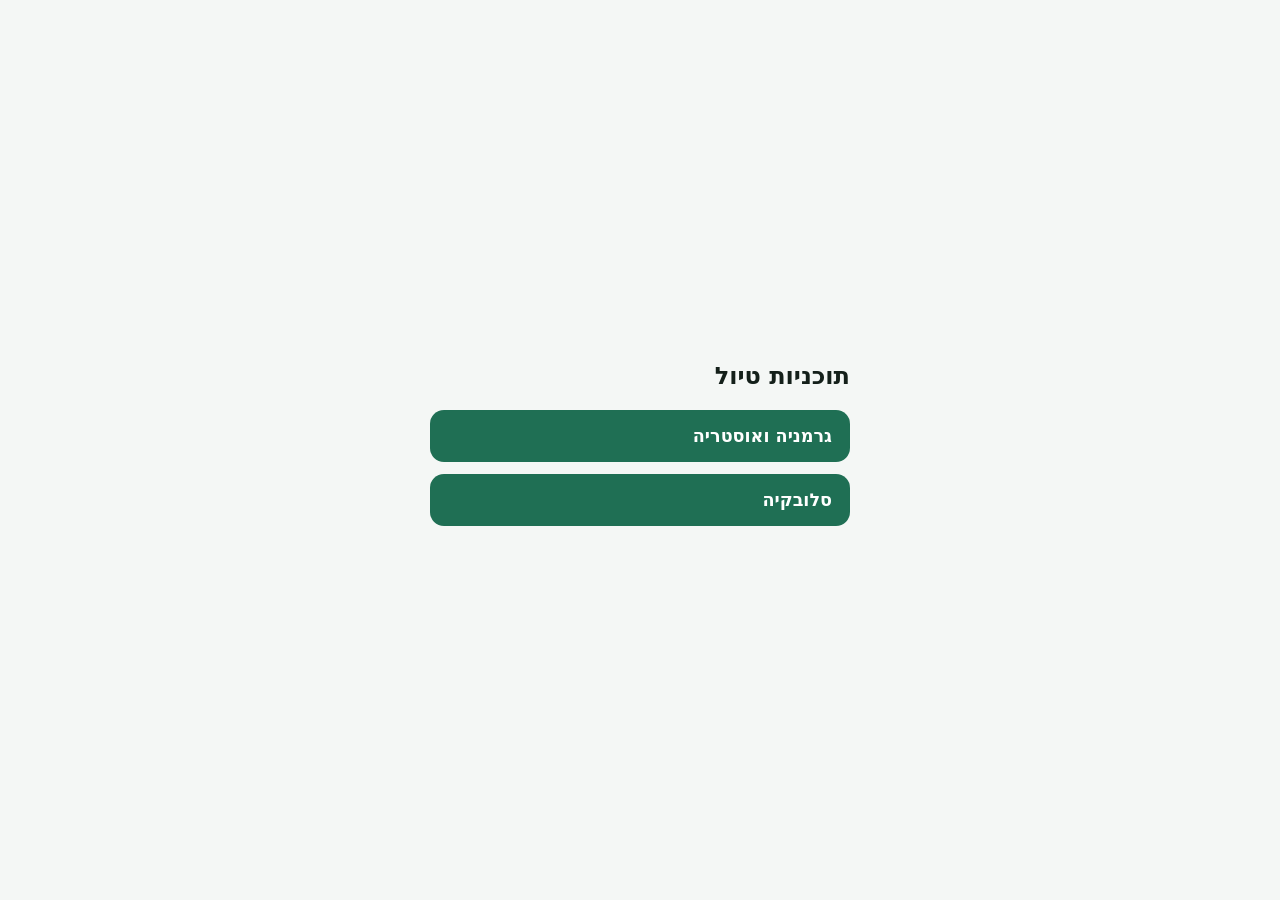
==== commit ecaa10ef: "Split into two separate sites: /germany-austria/ and /slovakia/" ====
--- a/index.html
+++ b/index.html
@@ -2,1223 +2,22 @@
 <html lang="he" dir="rtl">
 <head>
 <meta charset="utf-8">
-<meta name="viewport" content="width=device-width, initial-scale=1, viewport-fit=cover">
+<meta name="viewport" content="width=device-width, initial-scale=1">
 <meta name="robots" content="noindex, nofollow">
-<meta name="color-scheme" content="light dark">
-<meta name="theme-color" content="#1f6f54">
-<title>טיול משפחתי 18–27.8.2027 | מסלול A2: Legoland → Center Parcs → Abtenau</title>
-<meta name="description" content="תוכנית טיול משפחתי, מסלול A2: Legoland Feriendorf, Center Parcs Allgäu ו-Abtenau, 18–27.8.2027. מפה, מסלול יומי, תקציב אינטראקטיבי, הזמנות וציוד.">
-<script>(function(){try{var t=localStorage.getItem('ft-theme');if(!t)t=matchMedia('(prefers-color-scheme: dark)').matches?'dark':'light';document.documentElement.dataset.theme=t;}catch(e){document.documentElement.dataset.theme='light';}document.documentElement.classList.add('js');})();</script>
-<link rel="icon" href="data:image/svg+xml,%3Csvg xmlns=%27http://www.w3.org/2000/svg%27 viewBox=%270 0 100 100%27%3E%3Ctext y=%27.9em%27 font-size=%2790%27%3E%F0%9F%8F%94%EF%B8%8F%3C/text%3E%3C/svg%3E">
-<link rel="stylesheet" href="vendor/leaflet.css">
-<link rel="stylesheet" href="style.css">
+<title>תוכניות טיול</title>
+<style>
+body{font-family:system-ui,-apple-system,"Segoe UI",Arial,sans-serif;margin:0;min-height:100vh;display:grid;place-items:center;background:#f4f7f5;color:#14201a}
+main{padding:24px;max-width:420px;width:100%}
+h1{font-size:1.5rem;margin:0 0 20px}
+a{display:block;padding:16px 18px;margin:0 0 12px;border-radius:14px;background:#1f6f54;color:#fff;text-decoration:none;font-weight:700;font-size:1.1rem}
+a:focus-visible{outline:3px solid #f4a261;outline-offset:2px}
+</style>
 </head>
 <body>
-<svg width="0" height="0" style="position:absolute" aria-hidden="true" focusable="false">
-  <defs>
-    <symbol id="i-home" viewBox="0 0 24 24"><path d="M3 11.5 12 4l9 7.5M5.5 10v9.5h13V10" fill="none" stroke="currentColor" stroke-width="1.9" stroke-linecap="round" stroke-linejoin="round"/></symbol>
-    <symbol id="i-map" viewBox="0 0 24 24"><path d="M9 4 3.5 6v14L9 18l6 2 5.5-2V4L15 6 9 4Zm0 0v14m6-12v14" fill="none" stroke="currentColor" stroke-width="1.9" stroke-linecap="round" stroke-linejoin="round"/></symbol>
-    <symbol id="i-cal" viewBox="0 0 24 24"><path d="M4 7.5A2.5 2.5 0 0 1 6.5 5h11A2.5 2.5 0 0 1 20 7.5v11a2.5 2.5 0 0 1-2.5 2.5h-11A2.5 2.5 0 0 1 4 18.5v-11ZM4 10h16M8 3v4m8-4v4" fill="none" stroke="currentColor" stroke-width="1.9" stroke-linecap="round"/></symbol>
-    <symbol id="i-wallet" viewBox="0 0 24 24"><path d="M4 7.5A2.5 2.5 0 0 1 6.5 5H18v3M4 7.5v10A2.5 2.5 0 0 0 6.5 20H20V8H6.5A2.5 2.5 0 0 1 4 7.5ZM16 14h2" fill="none" stroke="currentColor" stroke-width="1.9" stroke-linecap="round" stroke-linejoin="round"/></symbol>
-    <symbol id="i-more" viewBox="0 0 24 24"><circle cx="5.5" cy="12" r="1.7" fill="currentColor"/><circle cx="12" cy="12" r="1.7" fill="currentColor"/><circle cx="18.5" cy="12" r="1.7" fill="currentColor"/></symbol>
-    <symbol id="i-sun" viewBox="0 0 24 24"><circle cx="12" cy="12" r="4" fill="none" stroke="currentColor" stroke-width="1.9"/><path d="M12 2.5v2.2M12 19.3v2.2M2.5 12h2.2M19.3 12h2.2M5.3 5.3l1.6 1.6M17.1 17.1l1.6 1.6M18.7 5.3l-1.6 1.6M6.9 17.1l-1.6 1.6" stroke="currentColor" stroke-width="1.9" stroke-linecap="round"/></symbol>
-    <symbol id="i-moon" viewBox="0 0 24 24"><path d="M20 14.5A8 8 0 1 1 9.5 4a6.5 6.5 0 0 0 10.5 10.5Z" fill="none" stroke="currentColor" stroke-width="1.9" stroke-linejoin="round"/></symbol>
-    <symbol id="i-share" viewBox="0 0 24 24"><path d="M12 15V3.5m0 0L8 7.5m4-4 4 4M5 12v6.5A1.5 1.5 0 0 0 6.5 20h11a1.5 1.5 0 0 0 1.5-1.5V12" fill="none" stroke="currentColor" stroke-width="1.9" stroke-linecap="round" stroke-linejoin="round"/></symbol>
-    <symbol id="i-print" viewBox="0 0 24 24"><path d="M7 9V4h10v5M7 17H5a1.5 1.5 0 0 1-1.5-1.5v-5A1.5 1.5 0 0 1 5 9h14a1.5 1.5 0 0 1 1.5 1.5v5A1.5 1.5 0 0 1 19 17h-2M7 14h10v6H7v-6Z" fill="none" stroke="currentColor" stroke-width="1.9" stroke-linejoin="round"/></symbol>
-    <symbol id="i-pin" viewBox="0 0 24 24"><path d="M12 21s-6.5-5.6-6.5-11a6.5 6.5 0 1 1 13 0c0 5.4-6.5 11-6.5 11Z" fill="none" stroke="currentColor" stroke-width="1.9" stroke-linejoin="round"/><circle cx="12" cy="10" r="2.3" fill="currentColor"/></symbol>
-    <symbol id="i-nav" viewBox="0 0 24 24"><path d="M20.5 3.5 3.5 10.8l6.6 2.5 2.6 6.7 7.8-16.5Z" fill="none" stroke="currentColor" stroke-width="1.9" stroke-linejoin="round"/></symbol>
-    <symbol id="i-search" viewBox="0 0 24 24"><circle cx="11" cy="11" r="6.5" fill="none" stroke="currentColor" stroke-width="1.9"/><path d="m16 16 4.5 4.5" stroke="currentColor" stroke-width="1.9" stroke-linecap="round"/></symbol>
-    <symbol id="i-x" viewBox="0 0 24 24"><path d="m6 6 12 12M18 6 6 18" stroke="currentColor" stroke-width="2" stroke-linecap="round"/></symbol>
-    <symbol id="i-book" viewBox="0 0 24 24"><path d="M5 4.5A1.5 1.5 0 0 1 6.5 3H19v15H6.5A1.5 1.5 0 0 0 5 19.5v-15ZM5 19.5A1.5 1.5 0 0 0 6.5 21H19v-3" fill="none" stroke="currentColor" stroke-width="1.9" stroke-linejoin="round" stroke-linecap="round"/></symbol>
-    <symbol id="i-chev" viewBox="0 0 24 24"><path d="m6 9 6 6 6-6" fill="none" stroke="currentColor" stroke-width="2" stroke-linecap="round" stroke-linejoin="round"/></symbol>
-  </defs>
-</svg>
-
-<a class="skip-link" href="#main">דלג לתוכן</a>
-
-<header class="topbar" id="topbar">
-  <div class="topbar-in wrap">
-    <a class="brand" href="#top" aria-label="לראש העמוד"><span class="brand-mark" aria-hidden="true">🏔️</span><span class="brand-t">טיול משפחתי <span class="ltr">2027</span></span></a>
-    <nav class="topnav" id="topnav" aria-label="ניווט ראשי">
-      <a href="#summary">סיכום</a><a href="#maps">מפה</a><a href="#itinerary">מסלול</a><a href="#attractions">אטרקציות</a><a href="#skipped">דולגנו</a><a href="#budget">תקציב</a><a href="#bookings">הזמנות</a><a href="#packing">ציוד</a><a href="#practical">פרטים</a><a href="#open">פתוח</a><a href="#alternatives">חלופות</a><a href="#credits">קרדיטים</a><a href="s1.html">S1 סלובקיה ←</a>
-    </nav>
-    <span class="cur-sec" id="curSec" aria-live="polite"></span>
-    <div class="top-actions no-print">
-      <button type="button" class="icon-btn" id="shareBtn" aria-label="שיתוף"><svg class="ic"><use href="#i-share"/></svg></button>
-      <button type="button" class="icon-btn" id="printBtn" aria-label="הדפסה"><svg class="ic"><use href="#i-print"/></svg></button>
-      <button type="button" class="icon-btn" id="themeBtn" aria-label="מצב כהה" aria-pressed="false"><svg class="ic sun"><use href="#i-sun"/></svg><svg class="ic moon"><use href="#i-moon"/></svg></button>
-    </div>
-  </div>
-  <div class="progress-line" aria-hidden="true"><i id="scrollBar"></i></div>
-</header>
-
-<section class="hero" id="top">
-  <img src="img/neuschwanstein.webp" width="1200" height="800" alt="טירת Neuschwanstein הלבנה על צוק מיוער, מבט מגשר Marienbrücke" class="hero-img">
-  <div class="hero-shade" aria-hidden="true"></div>
-  <div class="wrap hero-in">
-    <p class="eyebrow">תוכנית טיול משפחתי · <span class="ltr">18–27.8.2027</span> · 9 לילות</p>
-    <h1>Legoland · Allgäu · Abtenau<span class="h1-sub">מסלול A2 · שלוש לינות, חזרה מ-MUC</span></h1>
-    <p class="lead">① <b>Legoland Feriendorf</b> · <span class="ltr">18–20.8</span> (2 לילות)<br>② <b>Center Parcs Park Allgäu</b> · <span class="ltr">20–23.8</span> (3 לילות)<br>③ <b>Abtenau</b> · <span class="ltr">23–27.8</span> (4 לילות) → טיסה חזרה מ-MUC<br>יום המעבר הארוך: CP → Abtenau, 3:32 (שני 23.8).</p>
-
-    <div class="hero-grid">
-      <div class="countdown glass" id="countdown" data-target="2027-08-18T00:00:00" role="timer" aria-label="ספירה לאחור לתחילת הטיול">
-        <p class="cd-t">עד ההמראה, 18.8.2027</p>
-        <div class="cd-row">
-          <div><b id="cdD">–</b><span>ימים</span></div>
-          <div><b id="cdH">–</b><span>שעות</span></div>
-          <div><b id="cdM">–</b><span>דקות</span></div>
-        </div>
-        <p class="cd-s" id="cdS"></p>
-      </div>
-      <div class="status glass" role="note">
-        <strong>סטטוס:</strong> המסלול (A2 מול B) עוד לא אושר סופית · <b>לא הוזמן כלום ולא נוצר קשר עם אף גורם</b> · רוב המחירים הם מחירי 2026 או <b>הערכות</b>; ל-Center Parcs יש מחיר חי (19.10.2026). שעות הטיסה ומחיר הטיסות ל-2027 עדיין חסרים.
-      </div>
-    </div>
-
-    <ul class="facts">
-      <li><span>משפחה</span>2 מבוגרים, בן 6, בת 3, תינוק (מתחת לגיל 2)</li>
-      <li><span>נהיגה</span>נהג אחד · יום מעבר של 3–4 שעות מותר</li>
-      <li><span>טיסה</span>TLV–MUC הלוך-חזור, ד' 18.8 – ו' 27.8</li>
-      <li><span>תקציב</span>עד 30,000 ₪ · בסיס ~29,200 ₪</li>
-    </ul>
-    <div class="hero-cta no-print">
-      <a class="btn primary" href="#maps"><svg class="ic"><use href="#i-map"/></svg> פתח מפה</a>
-      <a class="btn glass-btn" href="#itinerary"><svg class="ic"><use href="#i-cal"/></svg> מסלול יום-יום</a>
-      <a class="btn glass-btn" href="#budget"><svg class="ic"><use href="#i-wallet"/></svg> תקציב</a>
-    </div>
-    <p class="hero-credit">צילום: <a href="#cr-neuschwanstein">Ximonic, Simo Räsänen (post-processing) &amp; Tauno Räsänen (photograph), CC BY-SA 3.0</a> (Neuschwanstein)</p>
-  </div>
-</section>
-<main id="main" class="wrap">
-
-<div class="legend card glass" aria-label="מקרא">
-  <b>מקרא:</b>
-  <span><span class="badge v">מאומת</span> מקור רשמי, לרוב מחיר 2026 (✅ במקור)</span>
-  <span><span class="badge e">הערכה</span> חישוב או הנחה (~ במקור)</span>
-  <span><span class="badge c">לבדוק</span> לא ודאי / סותר (❓ במקור)</span>
-  <span><span class="badge m">חסר</span> אין מידע במקורות</span>
-</div>
-
-<!-- ================= SUMMARY ================= -->
-<section id="summary" class="reveal">
-  <h2>ההמלצה</h2>
-  <p class="card glass no-print" style="padding:10px 16px"><b>חדש: חלופה S1, סלובקיה דרך קרקוב</b> (Bešeňová → Tatranská Lomnica), בסיס ~23,200–26,900 ₪ כולל טיסות. <a href="s1.html">לדף S1 ←</a></p>
-  <div class="card reco">
-    <p><b>A2, בתנאי ש-CP מאשר הגעה בשישי 20.8 ומחיר סביר.</b> זה המסלול עם הכי הרבה נופים, יום ההחלפה ב-CP רגיל (שישי–שני), והמעבר הארוך יוצא ביום שני בלי עומס סופ"ש. <b>B עדיף</b> אם Europa-Park חשוב לבן יותר מהאלפים, או אם רוצים מעברים קצרים יותר (ראו <a href="#alternatives">חלופות</a>). העלות קרובה (~28,100–29,200 ₪ בבסיס, מתחת ל-30,000).</p>
-    <div class="cols cols-3">
-      <div>
-        <h3>Legoland · <span class="ltr">18–20.8</span></h3>
-        <p>Legoland Feriendorf, 2 לילות. יום מלא בפארק + בוקר נוסף (כרטיס יומיים).</p>
-      </div>
-      <div>
-        <h3>Center Parcs Allgäu · <span class="ltr">20–23.8</span></h3>
-        <p>3 לילות. Aqua Mundo, Wurzacher Ried, Neuschwanstein + Alpsee (Tegelberg רק אם מותר).</p>
-      </div>
-      <div>
-        <h3>Abtenau · <span class="ltr">23–27.8</span></h3>
-        <p>4 לילות (לינה לבדיקה <span class="badge c">לבדוק</span>). Zwergenwald, Gosausee + Bluntau, Königssee, Untersberg + זלצבורג.</p>
-      </div>
-    </div>
-    <p class="note"><b>הצעד הבא:</b> מחיר חי ב-Legoland Feriendorf, זמינות Wieser (דורש פנייה) ובדיקת שעות טיסה.</p>
-    <p class="note small">נהיגה: זמני OSRM בלי פקקים; בסופ"ש ובאוגוסט מוסיפים 30–40% <span class="badge e">הערכה</span>. סה"כ ~1,285 ק"מ, ~16.4 שעות <span class="badge e">הערכה</span>. חלונות שינה <span class="badge e">הערכה</span>: תינוק <span class="ltr">09:00–10:30</span> ו-<span class="ltr">13:30–15:00</span>, הבת נחה <span class="ltr">13:00–15:00</span>, שינת לילה 19:00.</p>
-  </div>
-
-  <div class="kpis">
-    <div class="kpi"><span class="num"><span class="ltr">~29,200 ₪</span></span><span class="lbl">בסיס כולל טיסות, שער 4.0 <span class="badge e">הערכה</span> · בשער 3.5: ~26,400</span></div>
-    <div class="kpi"><span class="num"><span class="ltr">~35,500 ₪</span></span><span class="lbl">תרחיש יקר <span class="badge e">הערכה</span> (טיסות 9,500: ~38,000) · <b class="neg">מעל התקרה</b></span></div>
-    <div class="kpi"><span class="num"><span class="ltr">3:32</span></span><span class="lbl">יום הנהיגה הארוך (ב' 23.8, ~4:30 עם עצירות) · ביום הטיסה 2:19</span></div>
-  </div>
-</section>
-
-<!-- ================= MAP ================= -->
-<section id="maps" class="reveal">
-  <h2>מפה אינטראקטיבית</h2>
-  <p class="note">שלוש הלינות, האטרקציות והשבילים במסלול A2, בצבע לפי יום. לחצו על יום כדי לסנן, על סימון לפרטים וניווט. קווי הכביש להמחשה בלבד (OSRM); <b>זמני הנסיעה המוצגים הם מהמקורות</b> (OSRM, בלי פקקים).</p>
-
-  <div class="map-toolbar card glass">
-    <div class="chips" id="dayChips" role="group" aria-label="סינון לפי יום"></div>
-    <div class="map-actions no-print">
-      <button type="button" class="btn" id="fitDay"><svg class="ic"><use href="#i-pin"/></svg> התאם ליום</button>
-      <label class="switch"><input type="checkbox" id="mapRain"><span class="sw" aria-hidden="true"></span><span>🌧️ מצב גשם</span></label>
-      <label class="switch"><input type="checkbox" id="mapRoutes" checked><span class="sw" aria-hidden="true"></span><span>קווי נסיעה</span></label>
-    </div>
-  </div>
-
-  <div class="map-layout">
-    <div class="map-box">
-      <div id="leafletMap" dir="ltr" role="application" aria-label="מפת הטיול. סימונים לכל תחנה, ניתן לנווט עם המקלדת"></div>
-      <div class="map-notice" id="mapNotice" hidden role="status"></div>
-      <div class="map-skel" id="mapSkel"><span>המפה נטענת…</span></div>
-    </div>
-    <aside class="stoplist card glass" aria-label="רשימת תחנות" aria-live="polite">
-      <h3 id="stopTitle">כל התחנות</h3>
-      <ol id="stopList"></ol>
-    </aside>
-  </div>
-  <ul class="map-legend small muted">
-    <li><span class="lg base">🏠</span> לינה</li>
-    <li><span class="lg">●</span> תחנה (צבע = יום)</li>
-    <li><span class="lg opt">★</span> אופציה / חלופה</li>
-    <li><span class="lg rain">🌧</span> חלופת גשם</li>
-    <li><span class="badge v">מדויק</span> נקודה מוגדרת ב-OSM (Nominatim)</li>
-    <li><span class="badge c">משוער</span> מיקום משוער, לא נקודה מוגדרת</li>
-  </ul>
-  <p class="note small">המפה: © <a href="https://www.openstreetmap.org/copyright" target="_blank" rel="noopener">תורמי OpenStreetMap</a>, Leaflet. המיקומים אותרו ב-OSM/Nominatim (19.10.2026). <b>משוערים:</b> Alpsee (מרכז האגם), Wurzacher Ried (סומן ב-Naturschutzzentrum, יעד ה-OSRM במקור; תחילת השביל וחניית Torfwerk לא אותרו), Predigtstuhl (חניון התחנה התחתונה), שדות התעופה. <b>Biohof Wieser נמצא כ-4 ק"מ ממרכז Abtenau</b>, וזמני הנסיעה במקורות נמדדו ממרכז העיירה. הלינה ב-Abtenau עדיין לבדיקה <span class="badge c">לבדוק</span>. הקו בין המזח ל-St. Bartholomä הוא קו ישר להמחשה.</p>
-</section>
-
-<!-- ================= ITINERARY ================= -->
-<section id="itinerary" class="reveal">
-  <div class="sec-head">
-    <h2>מסלול יום-יום</h2>
-    <div class="tools no-print">
-      <label class="switch"><input type="checkbox" id="rainAll"><span class="sw" aria-hidden="true"></span><span>🌧️ הצג חלופות גשם בכל הימים</span></label>
-      <button type="button" class="btn" id="expandAll">פתח הכול</button>
-      <button type="button" class="btn" id="collapseAll">סגור הכול</button>
-    </div>
-  </div>
-  <p class="note small">עלות יום = לינת אותו לילה + כרטיסים + חניה + דלק + אוכל (~€105 ליום) <span class="badge e">הערכה</span>, <b>בלי</b> רכב וטיסות (הם בטבלת התקציב). ₪ בשער 4.0. חלופות גשם מוצגות רק בימים שיש להם חלופה במקור.</p>
-  <div class="day-list">
-  <h3 class="group">Legoland Feriendorf · 2 לילות (18–20.8)</h3>
-<details class="day" id="day-1" data-day="1" style="--dc:#2a9d8f" open>
-    <summary>
-      <span class="date"><b>ד'</b>18.8</span>
-      <span class="title">נחיתה ונסיעה ל-Legoland Feriendorf<small>MUC → Legoland · 133 ק"מ, 1:19 <span class="badge v">מאומת</span></small></span>
-    </summary>
-    <div class="day-body">
-      <div class="day-tools"><button type="button" class="btn ghost no-print" data-show-day="1"><svg class="ic"><use href="#i-pin"/></svg> הצג את היום במפה</button></div>
-      
-      
-      <ul>
-        <li>איסוף ואן, קניות, צ'ק-אין. בלי פארק ביום הנחיתה. ערב רגוע.</li><li><b>שינה:</b> תנומה בנסיעה. לילה 19:00.</li><li><b>שעת הנחיתה:</b> לא ידועה <span class="badge c">לבדוק</span>. בדוח קודם צוינה טיסת לופטהנזה שיוצאת מת"א ב-17:05, כלומר נחיתה ~20:30 <span class="badge c">לבדוק</span>. אם זה כך, החלופה כנראה תידרש.</li><li><b>גשם:</b> לא רלוונטי.</li><li class="cost"><b>עלות יום:</b> ~€585 (~2,340 ₪) <span class="badge e">הערכה</span>. חצי מחבילת Legoland.</li>
-      </ul>
-      <p class="optional"><b>חלופה לנחיתה מאוחרת (אחרי ~16:00):</b> לא נוסעים בערב עם תינוק. ישנים ליד השדה ב-<b>Aparthotel Sebastian, Erding</b>, דירה ל-5, €194 ללילה <span class="badge v">מאומת</span> (שנה לא צוינה), ~15 דק' מהשדה. בחמישי Erding→Legoland 1:29, פארק מ-~11:00. שישי בבוקר פארק, ואז 68 דק' ל-CP. Legoland נשאר לילה אחד. חיסכון ~€136 (~540 ₪) <span class="badge e">הערכה</span>, אם המחיר של חבילת לילה אחד באמת נמוך יותר <span class="badge c">לבדוק</span>. נחיתה עד ~13:00: נוסעים ישר ל-Legoland (1:19).</p>
-    </div>
-  </details>
-<details class="day" id="day-2" data-day="2" style="--dc:#e76f51">
-    <summary>
-      <span class="date"><b>ה'</b>19.8</span>
-      <span class="thumb"><img src="img/legoland-miniland-640.webp" width="640" height="360" alt="" loading="lazy" decoding="async"></span><span class="title">Legoland, יום מלא (יום כרטיס 1)<small>בלי נסיעה</small></span><span class="rain-ic" title="יש חלופת גשם" aria-label="יש חלופת גשם">🌧️</span>
-    </summary>
-    <div class="day-body">
-      <div class="day-tools"><div class="seg no-print" role="group" aria-label="מזג אוויר ליום 2"><button type="button" data-rain-set="0" aria-pressed="true">☀️ יום רגיל</button><button type="button" data-rain-set="1" aria-pressed="false">🌧️ חלופת גשם</button></div><button type="button" class="btn ghost no-print" data-show-day="2"><svg class="ic"><use href="#i-pin"/></svg> הצג את היום במפה</button></div>
-      <div class="day-guides no-print"><span class="dg-l"><svg class="ic"><use href="#i-book"/></svg> מדריך אטרקציה:</span><button type="button" class="chip sm" data-guide="legoland">Legoland</button></div>
-      <div class="day-media"><figure class="day-fig" data-main><img src="img/legoland-miniland-640.webp" width="640" height="360" alt="Miniland ב-Legoland Deutschland: בניינים ומכוניות מלגו" loading="lazy" decoding="async"><figcaption>צילום: Reustli · <a href="#cr-legoland-miniland">CC BY-SA 4.0</a></figcaption></figure></div>
-      <ul>
-        <li class="sun"><b>הבן:</b> Junior Fahrschule, Fire Dragon (110 ס"מ / גיל 6) <span class="badge v">מאומת</span>. <b>הבת:</b> DUPLO Express, Safari Tour, Piratenschule (מגיל 3, 90 ס"מ) <span class="badge v">מאומת</span>.</li><li>אפשר להביא אוכל <span class="badge v">מאומת</span>. בקיץ יש תורים ארוכים <span class="badge v">מאומת</span> (חוות דעת).</li><li><b>שינה:</b> תינוק בעגלה בבוקר. בצהריים חוזרים לחדר ב-Feriendorf <span class="badge e">הערכה</span>. חוזרים לפארק ב-15:30.</li><li class="rain"><b>גשם:</b> הפארק ברובו בחוץ <span class="badge e">הערכה</span>. מזיזים את רוב הביקור לשישי בבוקר (כרטיס יומיים) <span class="badge c">לבדוק</span>.</li><li class="cost"><b>עלות יום:</b> ~€577 (~2,310 ₪) <span class="badge e">הערכה</span>. כולל חניה €12 <span class="badge v">מאומת</span> 2026 (לבדוק אם כלולה לאורחי Feriendorf <span class="badge c">לבדוק</span>).</li>
-      </ul>
-      
-    </div>
-  </details>
-<h3 class="group">Center Parcs Park Allgäu · 3 לילות (20–23.8)</h3>
-<details class="day" id="day-3" data-day="3" style="--dc:#7b5ea7">
-    <summary>
-      <span class="date"><b>ו'</b>20.8</span>
-      <span class="thumb"><img src="img/legoland-miniland-640.webp" width="640" height="360" alt="" loading="lazy" decoding="async"></span><span class="title">Legoland בבוקר, נסיעה ל-Center Parcs<small>Legoland → CP · 105 ק"מ, 1:08 <span class="badge v">מאומת</span></small></span><span class="rain-ic" title="יש חלופת גשם" aria-label="יש חלופת גשם">🌧️</span>
-    </summary>
-    <div class="day-body">
-      <div class="day-tools"><div class="seg no-print" role="group" aria-label="מזג אוויר ליום 3"><button type="button" data-rain-set="0" aria-pressed="true">☀️ יום רגיל</button><button type="button" data-rain-set="1" aria-pressed="false">🌧️ חלופת גשם</button></div><button type="button" class="btn ghost no-print" data-show-day="3"><svg class="ic"><use href="#i-pin"/></svg> הצג את היום במפה</button></div>
-      <div class="day-guides no-print"><span class="dg-l"><svg class="ic"><use href="#i-book"/></svg> מדריך אטרקציה:</span><button type="button" class="chip sm" data-guide="legoland">Legoland</button><button type="button" class="chip sm" data-guide="cp">Center Parcs + Aqua Mundo</button></div>
-      <div class="day-media"><figure class="day-fig" data-main><img src="img/legoland-miniland-640.webp" width="640" height="360" alt="Miniland ב-Legoland Deutschland: בניינים ומכוניות מלגו" loading="lazy" decoding="async"><figcaption>צילום: Reustli · <a href="#cr-legoland-miniland">CC BY-SA 4.0</a></figcaption></figure><figure class="day-fig" data-main><img src="img/center-parcs-allgaeu-640.webp" width="640" height="427" alt="בתי עץ בין עשב ויער ב-Center Parcs Park Allgäu" loading="lazy" decoding="async"><figcaption>צילום: UNTERMVIERENBERGE-2 · <a href="#cr-center-parcs-allgaeu">CC BY-SA 4.0</a></figcaption></figure><figure class="day-fig rain-fig"><img src="img/aqua-mundo-allgaeu-640.webp" width="640" height="360" alt="הבריכה החיצונית של Aqua Mundo ב-Center Parcs Park Allgäu" loading="lazy" decoding="async"><figcaption>חלופת גשם · צילום: Einfachkartoffel · <a href="#cr-aqua-mundo-allgaeu">CC BY-SA 4.0</a></figcaption></figure></div>
-      <ul>
-        <li class="sun">09:00–12:30 פארק (יום כרטיס 2). יוצאים ~13:00, לפני עומס שישי אחה"צ.</li><li>הגעה ל-CP ~14:30. Aqua Mundo עד שהבית מוכן (16:00).</li><li><b>שינה:</b> תנומת צהריים בנסיעה.</li><li class="rain"><b>גשם:</b> מוותרים על הבוקר בפארק, Aqua Mundo מקורה <span class="badge v">מאומת</span>.</li><li class="cost"><b>עלות יום:</b> ~€544 (~2,180 ₪) <span class="badge e">הערכה</span>. CP ~€423 ללילה: מחיר חי €1,143 + מס ~€27 + מצעים ~€100, חלקי 3.</li>
-      </ul>
-      
-    </div>
-  </details>
-<details class="day" id="day-4" data-day="4" style="--dc:#e9a100">
-    <summary>
-      <span class="date"><b>ש'</b>21.8</span>
-      <span class="thumb"><img src="img/wurzacher-ried-640.webp" width="640" height="341" alt="" loading="lazy" decoding="async"></span><span class="title">Wurzacher Ried + Aqua Mundo (בלי כביש מהיר)<small>CP → Bad Wurzach · 24 ק"מ, 25 דק' לכיוון <span class="badge v">מאומת</span></small></span><span class="rain-ic" title="יש חלופת גשם" aria-label="יש חלופת גשם">🌧️</span>
-    </summary>
-    <div class="day-body">
-      <div class="day-tools"><div class="seg no-print" role="group" aria-label="מזג אוויר ליום 4"><button type="button" data-rain-set="0" aria-pressed="true">☀️ יום רגיל</button><button type="button" data-rain-set="1" aria-pressed="false">🌧️ חלופת גשם</button></div><button type="button" class="btn ghost no-print" data-show-day="4"><svg class="ic"><use href="#i-pin"/></svg> הצג את היום במפה</button></div>
-      <div class="day-guides no-print"><span class="dg-l"><svg class="ic"><use href="#i-book"/></svg> מדריך אטרקציה:</span><button type="button" class="chip sm" data-guide="wurz">Wurzacher Ried</button><button type="button" class="chip sm" data-guide="cp">Aqua Mundo</button></div>
-      <div class="day-media"><figure class="day-fig" data-main><img src="img/wurzacher-ried-640.webp" width="640" height="341" alt="שביל בין עצי ליבנה ועשב בשמורת הכבול Wurzacher Ried" loading="lazy" decoding="async"><figcaption>צילום: KlaraLang · <a href="#cr-wurzacher-ried">CC BY-SA 3.0</a></figcaption></figure><figure class="day-fig rain-fig"><img src="img/aqua-mundo-allgaeu-640.webp" width="640" height="360" alt="הבריכה החיצונית של Aqua Mundo ב-Center Parcs Park Allgäu" loading="lazy" decoding="async"><figcaption>חלופת גשם · צילום: Einfachkartoffel · <a href="#cr-aqua-mundo-allgaeu">CC BY-SA 4.0</a></figcaption></figure></div>
-      <ul>
-        <li class="sun"><b>בוקר:</b> Torflehrpfad, ~1.5 ק"מ, 11 תחנות <span class="badge v">מאומת</span>. תערוכת MOOR EXTREM: משפחה €10 <span class="badge v">מאומת</span> (שנה לא צוינה). עגלת שטח או מנשא (שורשים, חצץ) <span class="badge v">מאומת</span> (מקור משני).</li><li><b>אחה"צ:</b> Aqua Mundo, Baluba.</li><li><b>חובה: קניות לראשון.</b> ב-22.8 החנויות סגורות בגרמניה ובאוסטריה <span class="badge v">מאומת</span>. קונים אוכל וחיתולים היום.</li><li><b>שינה:</b> תינוק בעגלה או במנשא בבוקר. צהריים בבית.</li><li class="rain"><b>גשם:</b> MOOR EXTREM (מקורה) + Aqua Mundo <span class="badge v">מאומת</span>.</li><li class="cost"><b>עלות יום:</b> ~€545 (~2,180 ₪) <span class="badge e">הערכה</span>. חניה ב-Torfwerk <span class="badge c">לבדוק</span>.</li>
-      </ul>
-      
-    </div>
-  </details>
-<details class="day" id="day-5" data-day="5" style="--dc:#3a86ff">
-    <summary>
-      <span class="date"><b>א'</b>22.8</span>
-      <span class="thumb"><img src="img/neuschwanstein-640.webp" width="640" height="427" alt="" loading="lazy" decoding="async"></span><span class="title">Neuschwanstein + Alpsee (Tegelberg רק אם מותר)<small>CP → Hohenschwangau P4 · 73 ק"מ, 67 דק' לכיוון <span class="badge v">מאומת</span></small></span><span class="rain-ic" title="יש חלופת גשם" aria-label="יש חלופת גשם">🌧️</span>
-    </summary>
-    <div class="day-body">
-      <div class="day-tools"><div class="seg no-print" role="group" aria-label="מזג אוויר ליום 5"><button type="button" data-rain-set="0" aria-pressed="true">☀️ יום רגיל</button><button type="button" data-rain-set="1" aria-pressed="false">🌧️ חלופת גשם</button></div><button type="button" class="btn ghost no-print" data-show-day="5"><svg class="ic"><use href="#i-pin"/></svg> הצג את היום במפה</button></div>
-      <div class="day-guides no-print"><span class="dg-l"><svg class="ic"><use href="#i-book"/></svg> מדריך אטרקציה:</span><button type="button" class="chip sm" data-guide="neusch">Neuschwanstein + Alpsee</button><button type="button" class="chip sm" data-guide="tegel">Tegelbergbahn</button></div>
-      <div class="day-media"><figure class="day-fig" data-main><img src="img/neuschwanstein-640.webp" width="640" height="427" alt="טירת Neuschwanstein הלבנה על צוק מיוער, מבט מגשר Marienbrücke" loading="lazy" decoding="async"><figcaption>צילום: Ximonic, Simo Räsänen (post-processing) &amp; Tauno Räsänen (photograph) · <a href="#cr-neuschwanstein">CC BY-SA 3.0</a></figcaption></figure><figure class="day-fig" data-main><img src="img/alpsee-640.webp" width="640" height="424" alt="אגם Alpsee בין הרים מיוערים, Schwangau" loading="lazy" decoding="async"><figcaption>צילום: Diego Delso · <a href="#cr-alpsee">CC BY-SA 3.0</a></figcaption></figure></div>
-      <ul>
-        <li>יוצאים 07:45. חוזרים לפני ~16:00 (גל החזרה של ראשון <span class="badge v">מאומת</span> ADAC).</li><li class="sun"><b>Neuschwanstein:</b> סיור מודרך ~30 דק', כרטיס לשעה מראש <span class="badge v">מאומת</span>. 160+ מדרגות. עגלה/מנשא בפנים <span class="badge c">לבדוק</span> (מקורות סותרים). עלייה ברגל 30–40 דק' או שאטל <span class="badge v">מאומת</span>.</li><li class="sun"><b>Alpsee Rundweg:</b> 5.2 ק"מ, <b>מנשא בלבד</b> <span class="badge v">מאומת</span>. לעגלה: Kinderwagenrunde, 7 ק"מ, מחניון Tegelberg <span class="badge v">מאומת</span>.</li><li class="sun"><b>Tegelbergbahn:</b> משפחה €73 + פיקדון <span class="badge v">מאומת</span> 2026. <b>כלל "לא מעלים ילדים מתחת לגיל 3"</b> <span class="badge c">לבדוק</span>: אם הוא חל על הרכבל, התינוק לא עולה. אז הורה אחד עולה עם הבן, והשני נשאר עם הקטנות.</li><li><b>לבחור 2 מתוך 3. יום כבד.</b> Pöllatschlucht סגור <span class="badge v">מאומת</span>.</li><li><b>שינה:</b> תינוק בנסיעה בבוקר, צהריים בנסיעה חזרה.</li><li class="rain"><b>גשם:</b> Museum der Bayerischen Könige <span class="badge c">לבדוק</span> או Aqua Mundo. בגשם לא עולים ב-Tegelberg. אפשר להחליף עם שבת.</li><li class="cost"><b>עלות יום:</b> ~€710 (~2,840 ₪) <span class="badge e">הערכה</span>: טירה+שאטל €64.5, Tegelberg €79, חניה €16.</li>
-      </ul>
-      
-    </div>
-  </details>
-<h3 class="group">Abtenau · 4 לילות (23–27.8) והחזרה ל-MUC</h3>
-<details class="day" id="day-6" data-day="6" style="--dc:#d6336c">
-    <summary>
-      <span class="date"><b>ב'</b>23.8</span>
-      <span class="thumb"><img src="img/abtenau-640.webp" width="640" height="480" alt="" loading="lazy" decoding="async"></span><span class="title">מעבר ארוך: CP → Abtenau<small>325 ק"מ, 3:32 <span class="badge v">מאומת</span> · ~4:30 דלת לדלת עם עצירות <span class="badge e">הערכה</span></small></span><span class="rain-ic" title="יש חלופת גשם" aria-label="יש חלופת גשם">🌧️</span>
-    </summary>
-    <div class="day-body">
-      <div class="day-tools"><div class="seg no-print" role="group" aria-label="מזג אוויר ליום 6"><button type="button" data-rain-set="0" aria-pressed="true">☀️ יום רגיל</button><button type="button" data-rain-set="1" aria-pressed="false">🌧️ חלופת גשם</button></div><button type="button" class="btn ghost no-print" data-show-day="6"><svg class="ic"><use href="#i-pin"/></svg> הצג את היום במפה</button></div>
-      <div class="day-guides no-print"><span class="dg-l"><svg class="ic"><use href="#i-book"/></svg> מדריך אטרקציה:</span><button type="button" class="chip sm" data-guide="zwerg">Zwergenwald</button></div>
-      <div class="day-media"><figure class="day-fig" data-main><img src="img/abtenau-640.webp" width="640" height="480" alt="מרכז העיירה Abtenau עם צריח הכנסייה והרי Tennengebirge ברקע" loading="lazy" decoding="async"><figcaption>צילום: Gunnar Richter Namenlos.net · <a href="#cr-abtenau">CC BY-SA 3.0</a></figcaption></figure></div>
-      <ul>
-        <li>יציאה 08:30 (צ'ק-אאוט עד 10:00 <span class="badge v">מאומת</span>). עצירה ~10:45–11:45 (מקום <span class="badge c">לבדוק</span>). הגעה ~13:00.</li><li><b>חובה:</b> ויניטה אוסטרית דיגיטלית ל-10 ימים (€12.80 <span class="badge v">מאומת</span> 2026) ודמי גבול לרכב שכור (~€30).</li><li class="sun"><b>אחה"צ:</b> Zwergenwald ב-Abtenau, 6 דק', ~2 ק"מ, מתאים לעגלה <span class="badge v">מאומת</span>.</li><li><b>שינה:</b> תנומת בוקר בנסיעה. תנומת צהריים בבית.</li><li><b>לינה ב-Abtenau, 4 לילות (23–27.8): כל האפשרויות לבדיקה</b> <span class="badge c">לבדוק</span>. הזמינות לא אומתה, לא נוצר קשר ולא הוזמן כלום. מומלץ: Biohof Haus Wieser, ~€528 ל-4 לילות; גיבוי: Frieda's Platzl (€894). <a href="#lodging">פרטים</a></li><li class="rain"><b>גשם:</b> מנוחה בדירה.</li><li class="cost"><b>עלות יום:</b> ~€299 (~1,200 ₪) <span class="badge e">הערכה</span>. לפי Wieser, €100 ללילה <span class="badge v">מאומת</span> 2027.</li>
-      </ul>
-      
-    </div>
-  </details>
-<details class="day" id="day-7" data-day="7" style="--dc:#2f9e44">
-    <summary>
-      <span class="date"><b>ג'</b>24.8</span>
-      <span class="thumb"><img src="img/gosausee-640.webp" width="640" height="427" alt="" loading="lazy" decoding="async"></span><span class="title">Gosausee (בוקר) + אגמי Bluntau, Golling (אחה&quot;צ)<small>Gosausee 22 דק' <span class="badge v">מאומת</span> · Bluntau ~29 דק' <span class="badge e">הערכה</span> לכיוון</small></span><span class="rain-ic" title="יש חלופת גשם" aria-label="יש חלופת גשם">🌧️</span>
-    </summary>
-    <div class="day-body">
-      <div class="day-tools"><div class="seg no-print" role="group" aria-label="מזג אוויר ליום 7"><button type="button" data-rain-set="0" aria-pressed="true">☀️ יום רגיל</button><button type="button" data-rain-set="1" aria-pressed="false">🌧️ חלופת גשם</button></div><button type="button" class="btn ghost no-print" data-show-day="7"><svg class="ic"><use href="#i-pin"/></svg> הצג את היום במפה</button></div>
-      <div class="day-guides no-print"><span class="dg-l"><svg class="ic"><use href="#i-book"/></svg> מדריך אטרקציה:</span><button type="button" class="chip sm" data-guide="gosau">Gosausee</button><button type="button" class="chip sm" data-guide="golling">Bluntau + מפל Golling</button><button type="button" class="chip sm" data-guide="hellbrunn">🌧️ Hellbrunn</button><button type="button" class="chip sm" data-guide="hdn">🌧️ Haus der Natur</button></div>
-      <div class="day-media"><figure class="day-fig" data-main><img src="img/gosausee-640.webp" width="640" height="427" alt="האגם הקדמי Gosausee ומצוקי Dachstein ברקע" loading="lazy" decoding="async"><figcaption>צילום: AtterseeMM · <a href="#cr-gosausee">CC BY-SA 4.0</a></figcaption></figure><figure class="day-fig" data-main><img src="img/bluntausee-640.webp" width="640" height="480" alt="האגם העליון Bluntausee במים טורקיז מוקף יער והרים" loading="lazy" decoding="async"><figcaption>צילום: Niki.L · <a href="#cr-bluntausee">CC BY-SA 4.0</a></figcaption></figure><figure class="day-fig rain-fig"><img src="img/hellbrunn-640.webp" width="640" height="427" alt="ארמון Hellbrunn הצהוב והבריכה שלפניו, זלצבורג" loading="lazy" decoding="async"><figcaption>חלופת גשם · צילום: Jakub Hałun · <a href="#cr-hellbrunn">CC BY 4.0</a></figcaption></figure></div>
-      <ul>
-        <li class="sun"><b>בוקר:</b> הקפת Gosausee, 4.5 ק"מ, ~50 מ' עלייה. <b>צד שמאל מתאים לעגלה</b> <span class="badge v">מאומת</span>. חניה ~€15 <span class="badge c">לבדוק</span>.</li><li class="sun"><b>אחה"צ (15:30):</b> Bluntau, שביל חצץ שטוח, ~4 ק"מ הלוך-חזור, מתאים לעגלה <span class="badge v">מאומת</span>.</li><li class="sun"><b>אופציה:</b> מפל Gollinger, <b>מנשא בלבד</b>, משפחה €15 <span class="badge e">הערכה</span> (מחירון 2025), חניה €5.</li><li><b>שינה:</b> תינוק בעגלה בבוקר. חוזרים לבית לצהריים.</li><li class="rain"><b>גשם:</b> לא הולכים (סכנת נפילת אבנים, מדרגות חלקות <span class="badge v">מאומת</span>). Hellbrunn (35 דק', פתוח בכל מזג אוויר, €36.5 + €3.5 <span class="badge v">מאומת</span>) או Haus der Natur (€42.5 <span class="badge v">מאומת</span>).</li><li class="cost"><b>עלות יום:</b> ~€291 (~1,160 ₪) <span class="badge e">הערכה</span>.</li>
-      </ul>
-      
-    </div>
-  </details>
-<details class="day" id="day-8" data-day="8" style="--dc:#0b7285">
-    <summary>
-      <span class="date"><b>ד'</b>25.8</span>
-      <span class="thumb"><img src="img/koenigssee-boat-640.webp" width="640" height="427" alt="" loading="lazy" decoding="async"></span><span class="title">שייט Königssee ל-St. Bartholomä<small>50 דק' לכיוון <span class="badge v">מאומת</span></small></span><span class="rain-ic" title="יש חלופת גשם" aria-label="יש חלופת גשם">🌧️</span>
-    </summary>
-    <div class="day-body">
-      <div class="day-tools"><div class="seg no-print" role="group" aria-label="מזג אוויר ליום 8"><button type="button" data-rain-set="0" aria-pressed="true">☀️ יום רגיל</button><button type="button" data-rain-set="1" aria-pressed="false">🌧️ חלופת גשם</button></div><button type="button" class="btn ghost no-print" data-show-day="8"><svg class="ic"><use href="#i-pin"/></svg> הצג את היום במפה</button></div>
-      <div class="day-guides no-print"><span class="dg-l"><svg class="ic"><use href="#i-book"/></svg> מדריך אטרקציה:</span><button type="button" class="chip sm" data-guide="koenig">Königssee</button><button type="button" class="chip sm" data-guide="hdn">🌧️ Haus der Natur</button></div>
-      <div class="day-media"><figure class="day-fig" data-main><img src="img/koenigssee-boat-640.webp" width="640" height="427" alt="ספינה חשמלית לבנה על מימי הטורקיז של Königssee" loading="lazy" decoding="async"><figcaption>צילום: Zabelhaft · <a href="#cr-koenigssee-boat">CC BY-SA 3.0</a></figcaption></figure><figure class="day-fig rain-fig"><img src="img/haus-der-natur-640.webp" width="640" height="427" alt="חזית מוזיאון Haus der Natur בזלצבורג" loading="lazy" decoding="async"><figcaption>חלופת גשם · צילום: MatthiasKabel · <a href="#cr-haus-der-natur">CC BY-SA 3.0</a></figcaption></figure></div>
-      <ul>
-        <li>יציאה 09:00.</li><li class="sun">שייט הלוך-חזור, משפחה <b>€58.5</b> <span class="badge v">מאומת</span> 2026 (הבת והתינוק חינם, <b>להביא דרכונים</b>). שביל חוף ~1 ק"מ, שטוח. <b>עגלה מתקפלת בלבד</b> <span class="badge v">מאומת</span>. אין אוכל בספינה <span class="badge v">מאומת</span>. חניה €9 <span class="badge v">מאומת</span>.</li><li><b>שינה:</b> תנומת בוקר בנסיעה. חוזרים ~14:00, צהריים בנסיעה.</li><li class="rain"><b>גשם:</b> מחליפים עם חמישי. Haus der Natur.</li><li class="cost"><b>עלות יום:</b> ~€320 (~1,280 ₪) <span class="badge e">הערכה</span>.</li>
-      </ul>
-      
-    </div>
-  </details>
-<details class="day" id="day-9" data-day="9" style="--dc:#c2410c">
-    <summary>
-      <span class="date"><b>ה'</b>26.8</span>
-      <span class="thumb"><img src="img/untersbergbahn-640.webp" width="640" height="360" alt="" loading="lazy" decoding="async"></span><span class="title">רכבל Untersberg (או Predigtstuhl) + זלצבורג, אריזה<small>Untersberg 35 דק' <span class="badge v">מאומת</span> · לזלצבורג ~20 דק' <span class="badge e">הערכה</span> · חזרה 46 דק' <span class="badge v">מאומת</span></small></span><span class="rain-ic" title="יש חלופת גשם" aria-label="יש חלופת גשם">🌧️</span>
-    </summary>
-    <div class="day-body">
-      <div class="day-tools"><div class="seg no-print" role="group" aria-label="מזג אוויר ליום 9"><button type="button" data-rain-set="0" aria-pressed="true">☀️ יום רגיל</button><button type="button" data-rain-set="1" aria-pressed="false">🌧️ חלופת גשם</button></div><button type="button" class="btn ghost no-print" data-show-day="9"><svg class="ic"><use href="#i-pin"/></svg> הצג את היום במפה</button></div>
-      <div class="day-guides no-print"><span class="dg-l"><svg class="ic"><use href="#i-book"/></svg> מדריך אטרקציה:</span><button type="button" class="chip sm" data-guide="untersberg">Untersberg / Predigtstuhl</button><button type="button" class="chip sm" data-guide="salzburg">זלצבורג + Mirabell</button><button type="button" class="chip sm" data-guide="hdn">🌧️ Haus der Natur</button><button type="button" class="chip sm" data-guide="hellbrunn">🌧️ Hellbrunn</button></div>
-      <div class="day-media"><figure class="day-fig" data-main><img src="img/untersbergbahn-640.webp" width="640" height="360" alt="קרון רכבל Untersbergbahn מול מצוקי Untersberg" loading="lazy" decoding="async"><figcaption>צילום: Salzburger Nockerl · <a href="#cr-untersbergbahn">CC BY-SA 4.0</a></figcaption></figure><figure class="day-fig" data-main><img src="img/mirabell-640.webp" width="640" height="427" alt="מזרקה וערוגות פרחים בגני Mirabell בזלצבורג" loading="lazy" decoding="async"><figcaption>צילום: Gudrun Meyer · <a href="#cr-mirabell">CC BY-SA 3.0</a></figcaption></figure><figure class="day-fig rain-fig"><img src="img/haus-der-natur-640.webp" width="640" height="427" alt="חזית מוזיאון Haus der Natur בזלצבורג" loading="lazy" decoding="async"><figcaption>חלופת גשם · צילום: MatthiasKabel · <a href="#cr-haus-der-natur">CC BY-SA 3.0</a></figcaption></figure></div>
-      <ul>
-        <li class="sun"><b>Untersbergbahn:</b> 2027: מבוגר €36, ילד €18 = €90 <span class="badge v">מאומת</span>. מתחת לגיל 6 חינם <span class="badge v">מאומת</span>. Geiereck במרחק 5 דק' הליכה <span class="badge v">מאומת</span>. עגלה בקבינה <span class="badge c">לבדוק</span>, להביא מנשא. חניה €4 <span class="badge v">מאומת</span>.</li><li class="sun"><b>או Predigtstuhl:</b> €114 <span class="badge v">מאומת</span> 2026, 50 דק'. <b>למעלה מתאים לעגלה</b> <span class="badge v">מאומת</span>. 7 מדרגות בתחנה התחתונה <span class="badge v">מאומת</span>.</li><li><b>אחה"צ:</b> גני Mirabell וגן המשחקים Zauberflöte (חינם <span class="badge v">מאומת</span>), הליכה קצרה בעיר העתיקה. חניה ~€18 <span class="badge v">מאומת</span>.</li><li><b>ערב:</b> אריזה, דלק.</li><li><b>שינה:</b> תינוק בעגלה ב-Mirabell. הבת נחה בעגלה או בנסיעה.</li><li class="rain"><b>גשם/ערפל:</b> לא עולים ברכבל. Haus der Natur <span class="badge v">מאומת</span> או Hellbrunn <span class="badge v">מאומת</span>.</li><li class="cost"><b>עלות יום:</b> ~€366 (~1,460 ₪) <span class="badge e">הערכה</span>. עם Predigtstuhl +€24.</li>
-      </ul>
-      
-    </div>
-  </details>
-<details class="day" id="day-10" data-day="10" style="--dc:#6d4c41">
-    <summary>
-      <span class="date"><b>ו'</b>27.8</span>
-      <span class="title">Abtenau → MUC וטיסה<small>220 ק"מ, 2:19 <span class="badge v">מאומת</span> · בשישי עד ~3 שעות <span class="badge e">הערכה</span></small></span>
-    </summary>
-    <div class="day-body">
-      <div class="day-tools"><button type="button" class="btn ghost no-print" data-show-day="10"><svg class="ic"><use href="#i-pin"/></svg> הצג את היום במפה</button></div>
-      
-      
-      <ul>
-        <li><b>שעת יציאה מהבסיס = שעת הטיסה פחות ~6 שעות</b> <span class="badge e">הערכה</span> (נסיעה, עצירות, החזרת רכב ~30 דק', שדה ~3 שעות).</li><li>טיסה אחרי ~13:00 = יוצאים ~07:00. טיסה לפני ~11:00 = לילה אחרון ליד MUC (Abtenau→Oberding 2:32 ביום חמישי) <span class="badge c">לבדוק</span>.</li><li><b>שעת הטיסה:</b> <span class="badge m">חסר</span></li><li><b>אם הטיסה בערב:</b> אפשר לעצור בדרך במפל Golling או ב-Hellbrunn <span class="badge e">הערכה</span> (צריך לבדוק שזה מתאים למסלול <span class="badge c">לבדוק</span>).</li><li><b>אופציית SZG:</b> Abtenau→SZG 0:42 <span class="badge v">מאומת</span>. אבל טיסה ישירה <span class="badge c">לבדוק</span> (ראו <a href="#open">שאלות פתוחות</a>), ותוספת נטו ~1,020 ₪ <span class="badge e">הערכה</span>.</li><li>החזרת הרכב ב-MUC (איסוף והחזרה ב-MUC, בלי one-way).</li><li class="cost"><b>עלות יום:</b> ~€138 (~550 ₪) <span class="badge e">הערכה</span>.</li>
-      </ul>
-      
-    </div>
-  </details>
-
-  </div>
-  <h3 class="group">מה מדלגים (ולמה)</h3>
-  <p class="note">הרשימה המלאה נמצאת בקטע <a href="#skipped"><b>דולגנו ולמה</b></a>.</p>
-</section>
-
-<!-- ================= ATTRACTIONS ================= -->
-<section id="attractions" class="reveal">
-  <h2>אטרקציות לפי גיל והתאמה</h2>
-  <p class="note">לכל אטרקציה במסלול A2 יש מדריך: לחצו על <b>"מדריך מלא"</b> בכרטיס, על כפתור האטרקציה בתוך היום במסלול, או על "מדריך האטרקציה" בחלון המפה. המדריכים המפורטים (Zwergenwald, Gosausee, Golling, Hellbrunn, Haus der Natur, Königssee, זלצבורג) הם מ-attractions_guide.md. ל-Legoland, Center Parcs, Wurzacher Ried, Neuschwanstein, Tegelberg ו-Untersberg אין כרטיס במדריך, ולכן הפרטים מ-final_routes_A2_B.md בלבד, ומה שחסר מסומן <span class="badge m">חסר</span>.</p>
-  <ul class="mk-legend" aria-label="מקרא סימונים">
-    <li><span class="badge v">מאומת</span> <span>מחירון או אתר רשמי, לפי קובצי המקור (לרוב 2026)</span></li>
-    <li><span class="badge e">הערכה</span> <span>הערכה</span></li>
-    <li><span class="badge c">לבדוק</span> <span>צריך לוודא לפני הנסיעה</span></li>
-    <li><span class="badge m">חסר</span> <span>אין מידע בחומר שנאסף</span></li>
-    <li><span class="badge w">מהרשת</span> <span>נוסף מהרשת ב-18.10.2026 עם קישור. לא אומת לאוגוסט 2027 ולא נבדק בשטח</span></li>
-    <li><span class="badge i">רעיון</span> <span>רעיון של מכין המדריך (טיפים לילדים, סדר ביקור). לא עובדה מהמקורות</span></li>
-  </ul>
-  <p class="note small">רוב המחירים הם מחירי 2026. במדריכים מ-attractions_guide.md ההמרה לשקלים היא בשער 3.5; בתקציב ובמסלול השער הוא 4.0, כמו ב-final_routes_A2_B.md.</p>
-  <div class="filters card glass no-print">
-    <label class="search"><svg class="ic"><use href="#i-search"/></svg><span class="sr">חיפוש אטרקציה</span><input type="search" id="attrSearch" placeholder="חיפוש: לגו, טירה, מפל, שייט…" autocomplete="off"></label>
-    <div class="chips" id="kidChips" role="radiogroup" aria-label="התאמה לילד">
-      <button type="button" class="chip active" role="radio" aria-checked="true" data-kid="all">כל המשפחה</button>
-      <button type="button" class="chip" role="radio" aria-checked="false" data-kid="six">בן 6</button>
-      <button type="button" class="chip" role="radio" aria-checked="false" data-kid="three">בת 3</button>
-      <button type="button" class="chip" role="radio" aria-checked="false" data-kid="baby">תינוק</button>
-    </div>
-    <div class="chips" id="attrFilters" role="group" aria-label="מסננים">
-      <button type="button" class="chip toggle" aria-pressed="false" data-f="stroller">🚼 מתאים לעגלה</button>
-      <button type="button" class="chip toggle" aria-pressed="false" data-f="free">💚 חינם / כלול</button>
-      <button type="button" class="chip toggle" aria-pressed="false" data-f="rain">🌧️ ליום גשם</button>
-      <button type="button" class="chip toggle" aria-pressed="false" data-f="opt">★ אופציונלי</button>
-    </div>
-    <p class="count small muted" id="attrCount" aria-live="polite"></p>
-  </div>
-  <div class="attr-grid" id="attrGrid">
-  <article class="attr card" data-guide-id="legoland" data-stroller="0" data-free="0" data-rain="0" data-opt="0" data-text="legoland deutschland legoland deutschland ה&#x27; 19.8 + ו&#x27; 20.8 בבוקר אפשר להביא אוכל. בקיץ יש תורים ארוכים. חניה €12 2026 (כלולה ל-feriendorf?).">
-  <button type="button" class="attr-img" data-lb="legoland-miniland" aria-label="הגדל תמונה: Legoland Deutschland"><img src="img/legoland-miniland-640.webp" width="640" height="360" alt="Miniland ב-Legoland Deutschland: בניינים ומכוניות מלגו" loading="lazy" decoding="async"><span class="zoom" aria-hidden="true">⤢</span></button>
-  <div class="attr-body">
-    <p class="when">ה&#x27; 19.8 + ו&#x27; 20.8 בבוקר</p>
-    <h3>Legoland Deutschland <small class="ltr">Legoland Deutschland</small></h3>
-    <ul class="tags">
-      <li class="tag cost">💶 חבילה ~€920 <span class="badge e">הערכה</span></li><li class="tag str unk">🚼 עגלה: <b>לא צוין</b> <span class="badge m">חסר</span></li>
-    </ul>
-    <p class="small muted">חבילת 2 לילות + כרטיס יומיים ל-4 + ארוחת בוקר; מקורות סותרים €600–1,300 <span class="badge c">לבדוק</span></p>
-    <div class="kids">
-      <p data-kid="six"><b>בן 6</b><span>Junior Fahrschule, Fire Dragon (110 ס"מ / גיל 6) <span class="badge v">מאומת</span></span></p>
-      <p data-kid="three"><b>בת 3</b><span>DUPLO Express, Safari Tour, Piratenschule (מגיל 3, 90 ס"מ) <span class="badge v">מאומת</span>. הבת משלמת <span class="badge v">מאומת</span></span></p>
-      <p data-kid="baby"><b>תינוק</b><span>מתחת ל-2 חינם בפארק <span class="badge v">מאומת</span></span></p>
-    </div>
-    <p class="small">אפשר להביא אוכל <span class="badge v">מאומת</span>. בקיץ יש תורים ארוכים <span class="badge v">מאומת</span>. חניה €12 <span class="badge v">מאומת</span> 2026 (כלולה ל-Feriendorf? <span class="badge c">לבדוק</span>).</p>
-    <div class="attr-actions no-print">
-      <button type="button" class="btn primary" data-guide="legoland"><svg class="ic"><use href="#i-book"/></svg> מדריך מלא</button>
-      <button type="button" class="btn ghost" data-map-stop="lego"><svg class="ic"><use href="#i-pin"/></svg> במפה</button>
-      <a class="btn ghost" target="_blank" rel="noopener" href="https://www.google.com/maps/dir/?api=1&amp;destination=48.42414,10.30174&amp;travelmode=driving"><svg class="ic"><use href="#i-nav"/></svg> ניווט</a>
-    </div>
-  </div>
-</article>
-<article class="attr card" data-guide-id="cp" data-stroller="0" data-free="1" data-rain="1" data-opt="0" data-text="center parcs allgäu + aqua mundo center parcs park allgäu ו&#x27; 20.8 – ב&#x27; 23.8 (לינה) מתקנים מ-10:00, בית מוכן מ-16:00, צ&#x27;ק-אאוט 10:00. מצעים ומגבות לא כלולים (~€100).">
-  <button type="button" class="attr-img" data-lb="aqua-mundo-allgaeu" aria-label="הגדל תמונה: Center Parcs Allgäu + Aqua Mundo"><img src="img/aqua-mundo-allgaeu-640.webp" width="640" height="360" alt="הבריכה החיצונית של Aqua Mundo ב-Center Parcs Park Allgäu" loading="lazy" decoding="async"><span class="zoom" aria-hidden="true">⤢</span></button>
-  <div class="attr-body">
-    <p class="when">ו&#x27; 20.8 – ב&#x27; 23.8 (לינה)</p>
-    <h3>Center Parcs Allgäu + Aqua Mundo <small class="ltr">Center Parcs Park Allgäu</small></h3>
-    <ul class="tags">
-      <li class="tag cost">💶 כלול בלינה <span class="badge v">מאומת</span></li><li class="tag str unk">🚼 עגלה: <b>לא צוין</b> <span class="badge m">חסר</span></li><li class="tag rain">🌧️ מקורה</li>
-    </ul>
-    <p class="small muted">פארק בלי מכוניות <span class="badge v">מאומת</span>. Comfort 6P: €1,143 מחיר חי + מס ~€27 <span class="badge v">מאומת</span></p>
-    <div class="kids">
-      <p data-kid="six"><b>בן 6</b><span>Aqua Mundo, Baluba <span class="badge v">מאומת</span></span></p>
-      <p data-kid="three"><b>בת 3</b><span>Aqua Mundo, Baluba <span class="badge v">מאומת</span></span></p>
-      <p data-kid="baby"><b>תינוק</b><span>מיטת תינוק וכיסא אוכל בבית Comfort <span class="badge v">מאומת</span></span></p>
-    </div>
-    <p class="small">מתקנים מ-10:00, בית מוכן מ-16:00, צ'ק-אאוט 10:00 <span class="badge v">מאומת</span>. מצעים ומגבות לא כלולים (~€100) <span class="badge e">הערכה</span>.</p>
-    <div class="attr-actions no-print">
-      <button type="button" class="btn primary" data-guide="cp"><svg class="ic"><use href="#i-book"/></svg> מדריך מלא</button>
-      <button type="button" class="btn ghost" data-map-stop="cp"><svg class="ic"><use href="#i-pin"/></svg> במפה</button>
-      <a class="btn ghost" target="_blank" rel="noopener" href="https://www.google.com/maps/dir/?api=1&amp;destination=47.78454,10.06433&amp;travelmode=driving"><svg class="ic"><use href="#i-nav"/></svg> ניווט</a>
-    </div>
-  </div>
-</article>
-<article class="attr card" data-guide-id="wurz" data-stroller="0" data-free="0" data-rain="1" data-opt="0" data-text="wurzacher ried: torflehrpfad wurzacher ried, bad wurzach ש&#x27; 21.8 · בוקר 24 ק&quot;מ, 25 דק&#x27; מ-cp, בלי כביש מהיר. חניה ב-torfwerk.">
-  <button type="button" class="attr-img" data-lb="wurzacher-ried" aria-label="הגדל תמונה: Wurzacher Ried: Torflehrpfad"><img src="img/wurzacher-ried-640.webp" width="640" height="341" alt="שביל בין עצי ליבנה ועשב בשמורת הכבול Wurzacher Ried" loading="lazy" decoding="async"><span class="zoom" aria-hidden="true">⤢</span></button>
-  <div class="attr-body">
-    <p class="when">ש&#x27; 21.8 · בוקר</p>
-    <h3>Wurzacher Ried: Torflehrpfad <small class="ltr">Wurzacher Ried, Bad Wurzach</small></h3>
-    <ul class="tags">
-      <li class="tag cost">💶 MOOR EXTREM: משפחה €10 <span class="badge v">מאומת</span></li><li class="tag str warn">🚼 עגלה: <b>עגלת שטח או מנשא</b> <span class="badge v">מאומת</span></li><li class="tag rain">🌧️ התערוכה מקורה</li>
-    </ul>
-    <p class="small muted">~1.5 ק"מ, 11 תחנות <span class="badge v">מאומת</span>. שורשים וחצץ</p>
-    <div class="kids">
-      <p data-kid="six"><b>בן 6</b><span>לא צוין במקורות <span class="badge m">חסר</span></span></p>
-      <p data-kid="three"><b>בת 3</b><span>לא צוין במקורות <span class="badge m">חסר</span></span></p>
-      <p data-kid="baby"><b>תינוק</b><span>עגלה או מנשא בבוקר</span></p>
-    </div>
-    <p class="small">24 ק"מ, 25 דק' מ-CP <span class="badge v">מאומת</span>, בלי כביש מהיר. חניה ב-Torfwerk <span class="badge c">לבדוק</span>.</p>
-    <div class="attr-actions no-print">
-      <button type="button" class="btn primary" data-guide="wurz"><svg class="ic"><use href="#i-book"/></svg> מדריך מלא</button>
-      <button type="button" class="btn ghost" data-map-stop="wurz"><svg class="ic"><use href="#i-pin"/></svg> במפה</button>
-      <a class="btn ghost" target="_blank" rel="noopener" href="https://www.google.com/maps/dir/?api=1&amp;destination=47.91001,9.8994&amp;travelmode=driving"><svg class="ic"><use href="#i-nav"/></svg> ניווט</a>
-    </div>
-  </div>
-</article>
-<article class="attr card" data-guide-id="neusch" data-stroller="0" data-free="0" data-rain="0" data-opt="0" data-text="neuschwanstein + alpsee schloss neuschwanstein · alpsee א&#x27; 22.8 סיור ~30 דק&#x27;, כרטיס לשעה מראש. 160+ מדרגות. 73 ק&quot;מ, 67 דק&#x27; מ-cp.">
-  <button type="button" class="attr-img" data-lb="neuschwanstein" aria-label="הגדל תמונה: Neuschwanstein + Alpsee"><img src="img/neuschwanstein-640.webp" width="640" height="427" alt="טירת Neuschwanstein הלבנה על צוק מיוער, מבט מגשר Marienbrücke" loading="lazy" decoding="async"><span class="zoom" aria-hidden="true">⤢</span></button>
-  <div class="attr-body">
-    <p class="when">א&#x27; 22.8</p>
-    <h3>Neuschwanstein + Alpsee <small class="ltr">Schloss Neuschwanstein · Alpsee</small></h3>
-    <ul class="tags">
-      <li class="tag cost">💶 טירה + שאטל €64.5 · חניה €16</li><li class="tag str warn">🚼 עגלה: <b>בטירה לבדוק</b> <span class="badge c">לבדוק</span> · Alpsee מנשא בלבד <span class="badge v">מאומת</span></li>
-    </ul>
-    <p class="small muted">לבחור 2 מתוך 3 (טירה, Alpsee, Tegelberg). יום כבד</p>
-    <div class="kids">
-      <p data-kid="six"><b>בן 6</b><span>לא צוין במקורות <span class="badge m">חסר</span></span></p>
-      <p data-kid="three"><b>בת 3</b><span>לא צוין במקורות <span class="badge m">חסר</span></span></p>
-      <p data-kid="baby"><b>תינוק</b><span>Alpsee Rundweg: מנשא בלבד <span class="badge v">מאומת</span>; לעגלה Kinderwagenrunde 7 ק"מ <span class="badge v">מאומת</span></span></p>
-    </div>
-    <p class="small">סיור ~30 דק', כרטיס לשעה מראש <span class="badge v">מאומת</span>. 160+ מדרגות. 73 ק"מ, 67 דק' מ-CP <span class="badge v">מאומת</span>.</p>
-    <div class="attr-actions no-print">
-      <button type="button" class="btn primary" data-guide="neusch"><svg class="ic"><use href="#i-book"/></svg> מדריך מלא</button>
-      <button type="button" class="btn ghost" data-map-stop="neusch"><svg class="ic"><use href="#i-pin"/></svg> במפה</button>
-      <a class="btn ghost" target="_blank" rel="noopener" href="https://www.google.com/maps/dir/?api=1&amp;destination=47.55755,10.7497&amp;travelmode=driving"><svg class="ic"><use href="#i-nav"/></svg> ניווט</a>
-    </div>
-  </div>
-</article>
-<article class="attr card" data-guide-id="tegel" data-stroller="0" data-free="0" data-rain="0" data-opt="1" data-text="tegelbergbahn tegelbergbahn, schwangau א&#x27; 22.8 · רק אם מותר בגשם לא עולים. אפשר לוותר: −€79 בתקציב.">
-  <div class="attr-img ph" role="img" aria-label="אין תמונה מתאימה"><span aria-hidden="true">🌲</span><small>אין תמונה מתאימה</small></div>
-  <div class="attr-body">
-    <p class="when">א&#x27; 22.8 · רק אם מותר</p>
-    <h3>Tegelbergbahn <small class="ltr">Tegelbergbahn, Schwangau</small></h3>
-    <ul class="tags">
-      <li class="tag cost">💶 משפחה €73 + פיקדון <span class="badge v">מאומת</span></li><li class="tag str unk">🚼 עגלה: <b>לא צוין</b> <span class="badge m">חסר</span></li>
-    </ul>
-    <p class="small muted">כלל "לא מעלים ילדים מתחת לגיל 3" <span class="badge c">לבדוק</span></p>
-    <div class="kids">
-      <p data-kid="six"><b>בן 6</b><span>עולה עם הורה</span></p>
-      <p data-kid="three"><b>בת 3</b><span>לא צוין במקורות <span class="badge m">חסר</span></span></p>
-      <p data-kid="baby"><b>תינוק</b><span>אם הכלל חל על הרכבל: לא עולה <span class="badge c">לבדוק</span></span></p>
-    </div>
-    <p class="small">בגשם לא עולים. אפשר לוותר: −€79 בתקציב.</p>
-    <div class="attr-actions no-print">
-      <button type="button" class="btn primary" data-guide="tegel"><svg class="ic"><use href="#i-book"/></svg> מדריך מלא</button>
-      <button type="button" class="btn ghost" data-map-stop="tegel"><svg class="ic"><use href="#i-pin"/></svg> במפה</button>
-      <a class="btn ghost" target="_blank" rel="noopener" href="https://www.google.com/maps/dir/?api=1&amp;destination=47.56823,10.75625&amp;travelmode=driving"><svg class="ic"><use href="#i-nav"/></svg> ניווט</a>
-    </div>
-  </div>
-</article>
-<article class="attr card" data-guide-id="zwerg" data-stroller="1" data-free="1" data-rain="0" data-opt="0" data-text="zwergenwald, abtenau zwergenwald  (אם יש כוח) 6 דק&#x27; נסיעה. מקור: מלון מקומי, לכן סימון הערכה. ב&#x27; 23.8 · אחה&quot;צ">
-  <div class="attr-img ph" role="img" aria-label="אין תמונה מתאימה"><span aria-hidden="true">🌲</span><small>אין תמונה מתאימה</small></div>
-  <div class="attr-body">
-    <p class="when">ב&#x27; 23.8 · אחה&quot;צ</p>
-    <h3>Zwergenwald, Abtenau <small class="ltr">Zwergenwald</small></h3>
-    <ul class="tags">
-      <li class="tag cost">💶 חינם <span class="badge e">הערכה</span></li>
-      <li class="tag str ok">🚼 עגלה: <b>כן</b> <span class="badge v">מאומת</span></li>
-      
-      <li class='tag free'>חינם</li>
-    </ul>
-    <p class="small muted">~2 ק&quot;מ, מתחיל במרכז העיירה</p>
-    <div class="kids">
-      <p data-kid="six"><b>בן 6</b>לא צוין במקורות</p>
-      <p data-kid="three"><b>בת 3</b>לא צוין במקורות</p>
-      <p data-kid="baby"><b>תינוק</b>מתאים לעגלה</p>
-    </div>
-    <p class="small">6 דק&#x27; נסיעה. ב-A2 מסומן <span class="badge v">מאומת</span>; במדריך האטרקציות (מקור: מלון מקומי) מסומן <span class="badge e">הערכה</span>.</p>
-    <div class="attr-actions no-print">
-      <button type="button" class="btn primary" data-guide="zwerg"><svg class="ic"><use href="#i-book"/></svg> מדריך מלא</button>
-      <button type="button" class="btn ghost" data-map-stop="zwerg"><svg class="ic"><use href="#i-pin"/></svg> במפה</button>
-      <a class="btn ghost" target="_blank" rel="noopener" href="https://www.google.com/maps/dir/?api=1&amp;destination=47.56325,13.34094&amp;travelmode=driving"><svg class="ic"><use href="#i-nav"/></svg> ניווט</a>
-    </div>
-  </div>
-</article><article class="attr card" data-guide-id="gosau" data-stroller="1" data-free="1" data-rain="0" data-opt="0" data-text="gosausee: הקפת האגם הקדמי vorderer gosausee  בגשם/סערה לא הולכים (סכנת נפילת אבנים). ג&#x27; 24.8 · בוקר">
-  <button type="button" class="attr-img" data-lb="gosausee" aria-label="הגדל תמונה: Gosausee"><img src="img/gosausee-640.webp" width="640" height="427" alt="האגם הקדמי Gosausee ומצוקי Dachstein ברקע" loading="lazy" decoding="async"><span class="zoom" aria-hidden="true">⤢</span></button>
-  <div class="attr-body">
-    <p class="when">ג&#x27; 24.8 · בוקר</p>
-    <h3>Gosausee: הקפת האגם הקדמי <small class="ltr">Vorderer Gosausee</small></h3>
-    <ul class="tags">
-      <li class="tag cost">💶 הליכה חינם · חניה ~€15 (לבדוק) <span class="badge c">לבדוק</span></li>
-      <li class="tag str ok">🚼 עגלה: <b>כן</b> <span class="badge v">מאומת</span></li>
-      
-      <li class='tag free'>חינם</li>
-    </ul>
-    <p class="small muted">הצד השמאלי רחב; בצד הימני עגלת שטח בלבד</p>
-    <div class="kids">
-      <p data-kid="six"><b>בן 6</b>4.5 ק&quot;מ, ~50 מ&#x27; עלייה, 1.5–2 שעות, תחנות לילדים</p>
-      <p data-kid="three"><b>בת 3</b>1.5–2 שעות עם ילדים; תחנות לילדים</p>
-      <p data-kid="baby"><b>תינוק</b>עגלה בצד שמאל</p>
-    </div>
-    <p class="small">בגשם/סערה לא הולכים (סכנת נפילת אבנים).</p>
-    <div class="attr-actions no-print">
-      <button type="button" class="btn primary" data-guide="gosau"><svg class="ic"><use href="#i-book"/></svg> מדריך מלא</button>
-      <button type="button" class="btn ghost" data-map-stop="gosau"><svg class="ic"><use href="#i-pin"/></svg> במפה</button>
-      <a class="btn ghost" target="_blank" rel="noopener" href="https://www.google.com/maps/dir/?api=1&amp;destination=47.54015,13.49647&amp;travelmode=driving"><svg class="ic"><use href="#i-nav"/></svg> ניווט</a>
-    </div>
-  </div>
-</article><article class="attr card" data-guide-id="golling" data-stroller="1" data-free="1" data-rain="0" data-opt="0" data-text="אגמי bluntau (golling) bluntauseen  החניה בתשלום ולא זולה, הסכום לא ידוע. ג&#x27; 24.8 · אחה&quot;צ (15:30)">
-  <button type="button" class="attr-img" data-lb="bluntausee" aria-label="הגדל תמונה: Bluntauseen, Golling"><img src="img/bluntausee-640.webp" width="640" height="480" alt="האגם העליון Bluntausee במים טורקיז מוקף יער והרים" loading="lazy" decoding="async"><span class="zoom" aria-hidden="true">⤢</span></button>
-  <div class="attr-body">
-    <p class="when">ג&#x27; 24.8 · אחה&quot;צ (15:30)</p>
-    <h3>אגמי Bluntau (Golling) <small class="ltr">Bluntauseen</small></h3>
-    <ul class="tags">
-      <li class="tag cost">💶 הליכה חינם · חניה: חסר <span class="badge m">חסר</span></li>
-      <li class="tag str ok">🚼 עגלה: <b>כן</b> <span class="badge e">הערכה</span></li>
-      
-      <li class='tag free'>חינם</li>
-    </ul>
-    <p class="small muted">שביל חצץ רחב וכמעט שטוח, ~4 ק&quot;מ הלוך-חזור</p>
-    <div class="kids">
-      <p data-kid="six"><b>בן 6</b>הליכה ~שעה</p>
-      <p data-kid="three"><b>בת 3</b>הליכה ~שעה (שביל כמעט שטוח)</p>
-      <p data-kid="baby"><b>תינוק</b>ישן בעגלה</p>
-    </div>
-    <p class="small">החניה בתשלום ולא זולה, הסכום לא ידוע.</p>
-    <div class="attr-actions no-print">
-      <button type="button" class="btn primary" data-guide="golling"><svg class="ic"><use href="#i-book"/></svg> מדריך מלא</button>
-      <button type="button" class="btn ghost" data-map-stop="bluntau"><svg class="ic"><use href="#i-pin"/></svg> במפה</button>
-      <a class="btn ghost" target="_blank" rel="noopener" href="https://www.google.com/maps/dir/?api=1&amp;destination=47.58839,13.15271&amp;travelmode=driving"><svg class="ic"><use href="#i-nav"/></svg> ניווט</a>
-    </div>
-  </div>
-</article><article class="attr card" data-guide-id="golling" data-stroller="0" data-free="0" data-rain="0" data-opt="1" data-text="מפל gollinger gollinger wasserfall  ~650 מ&#x27; לכל כיוון. מתחת לגיל 6 חינם. בגשם לא עולים (מדרגות חלקלקות). ג&#x27; 24.8 · אופציה">
-  <button type="button" class="attr-img" data-lb="gollinger-wasserfall" aria-label="הגדל תמונה: מפל Gollinger"><img src="img/gollinger-wasserfall-640.webp" width="640" height="427" alt="מפל Gollinger זורם בין סלעים וצמחייה ירוקה" loading="lazy" decoding="async"><span class="zoom" aria-hidden="true">⤢</span></button>
-  <div class="attr-body">
-    <p class="when">ג&#x27; 24.8 · אופציה</p>
-    <h3>מפל Gollinger <small class="ltr">Gollinger Wasserfall</small></h3>
-    <ul class="tags">
-      <li class="tag cost">💶 משפחה ~€15 (מחירון 2025) <span class="badge e">הערכה</span></li>
-      <li class="tag str no">🚼 עגלה: <b>מנשא בלבד</b> <span class="badge v">מאומת</span></li>
-      
-      
-    </ul>
-    <p class="small muted">מדרגות: מנשא בלבד, העגלה נשארת בקופה</p>
-    <div class="kids">
-      <p data-kid="six"><b>בן 6</b>ילד 6–14: €5 (אם לא כרטיס משפחה)</p>
-      <p data-kid="three"><b>בת 3</b>15–20 דק&#x27; עלייה, הולכת לאט (בלוג)</p>
-      <p data-kid="baby"><b>תינוק</b>במנשא</p>
-    </div>
-    <p class="small">~650 מ&#x27; לכל כיוון. מתחת לגיל 6 חינם. בגשם לא עולים (מדרגות חלקלקות).</p>
-    <div class="attr-actions no-print">
-      <button type="button" class="btn primary" data-guide="golling"><svg class="ic"><use href="#i-book"/></svg> מדריך מלא</button>
-      <button type="button" class="btn ghost" data-map-stop="fall"><svg class="ic"><use href="#i-pin"/></svg> במפה</button>
-      <a class="btn ghost" target="_blank" rel="noopener" href="https://www.google.com/maps/dir/?api=1&amp;destination=47.6014,13.13707&amp;travelmode=driving"><svg class="ic"><use href="#i-nav"/></svg> ניווט</a>
-    </div>
-  </div>
-</article><article class="attr card" data-guide-id="hellbrunn" data-stroller="0" data-free="0" data-rain="1" data-opt="0" data-text="ארמון hellbrunn: מזרקות הקסם schloss hellbrunn  /  גשם פתוח בכל מזג אוויר. מזרקות 50 דק&#x27; עם שמע בעברית. להביא בגדים להחליף. ג&#x27; 24.8 / ה&#x27; 26.8 · יום גשם">
-  <button type="button" class="attr-img" data-lb="hellbrunn" aria-label="הגדל תמונה: ארמון Hellbrunn"><img src="img/hellbrunn-640.webp" width="640" height="427" alt="ארמון Hellbrunn הצהוב והבריכה שלפניו, זלצבורג" loading="lazy" decoding="async"><span class="zoom" aria-hidden="true">⤢</span></button>
-  <div class="attr-body">
-    <p class="when">ג&#x27; 24.8 / ה&#x27; 26.8 · יום גשם</p>
-    <h3>ארמון Hellbrunn: מזרקות הקסם <small class="ltr">Schloss Hellbrunn</small></h3>
-    <ul class="tags">
-      <li class="tag cost">💶 משפחה €36.5 (+€3.5 לילד נוסף) <span class="badge v">מאומת</span></li>
-      <li class="tag str unk">🚼 עגלה: <b>לא ידוע</b> <span class="badge c">לבדוק</span></li>
-      <li class='tag rain'>🌧️ מתאים ליום גשם</li>
-      
-    </ul>
-    <p class="small muted">לא צוין</p>
-    <div class="kids">
-      <p data-kid="six"><b>בן 6</b>ילד 4–18: €6.5 (כלול בכרטיס משפחה)</p>
-      <p data-kid="three"><b>בת 3</b>כנראה חינם (לא מופיע בטבלה)</p>
-      <p data-kid="baby"><b>תינוק</b>שולחן החתלה וכיסא תינוק במקום</p>
-    </div>
-    <p class="small">פתוח בכל מזג אוויר. מזרקות 50 דק&#x27; עם שמע בעברית. להביא בגדים להחליף.</p>
-    <div class="attr-actions no-print">
-      <button type="button" class="btn primary" data-guide="hellbrunn"><svg class="ic"><use href="#i-book"/></svg> מדריך מלא</button>
-      <button type="button" class="btn ghost" data-map-stop="hellbrunn"><svg class="ic"><use href="#i-pin"/></svg> במפה</button>
-      <a class="btn ghost" target="_blank" rel="noopener" href="https://www.google.com/maps/dir/?api=1&amp;destination=47.7621,13.06027&amp;travelmode=driving"><svg class="ic"><use href="#i-nav"/></svg> ניווט</a>
-    </div>
-  </div>
-</article><article class="attr card" data-guide-id="hdn" data-stroller="1" data-free="0" data-rain="1" data-opt="0" data-text="haus der natur haus der natur, salzburg  גשם מוזיאון הצעצועים בזלצבורג סגור בשני. ג&#x27; 24.8 – ה&#x27; 26.8 · יום גשם">
-  <button type="button" class="attr-img" data-lb="haus-der-natur" aria-label="הגדל תמונה: Haus der Natur, זלצבורג"><img src="img/haus-der-natur-640.webp" width="640" height="427" alt="חזית מוזיאון Haus der Natur בזלצבורג" loading="lazy" decoding="async"><span class="zoom" aria-hidden="true">⤢</span></button>
-  <div class="attr-body">
-    <p class="when">ג&#x27; 24.8 – ה&#x27; 26.8 · יום גשם</p>
-    <h3>Haus der Natur <small class="ltr">Haus der Natur, Salzburg</small></h3>
-    <ul class="tags">
-      <li class="tag cost">💶 משפחה €42.5 <span class="badge v">מאומת</span></li>
-      <li class="tag str ok">🚼 עגלה: <b>כן</b> <span class="badge v">מאומת</span></li>
-      <li class='tag rain'>🌧️ מתאים ליום גשם</li>
-      
-    </ul>
-    <p class="small muted">עגלות עד 110×65 ס&quot;מ נכנסות</p>
-    <div class="kids">
-      <p data-kid="six"><b>בן 6</b>ילד 4–15: €10.5</p>
-      <p data-kid="three"><b>בת 3</b>חינם (מתחת ל-4)</p>
-      <p data-kid="baby"><b>תינוק</b>חינם</p>
-    </div>
-    <p class="small">מוזיאון הצעצועים בזלצבורג סגור בשני.</p>
-    <div class="attr-actions no-print">
-      <button type="button" class="btn primary" data-guide="hdn"><svg class="ic"><use href="#i-book"/></svg> מדריך מלא</button>
-      <button type="button" class="btn ghost" data-map-stop="hdn"><svg class="ic"><use href="#i-pin"/></svg> במפה</button>
-      <a class="btn ghost" target="_blank" rel="noopener" href="https://www.google.com/maps/dir/?api=1&amp;destination=47.8018,13.03919&amp;travelmode=driving"><svg class="ic"><use href="#i-nav"/></svg> ניווט</a>
-    </div>
-  </div>
-</article><article class="attr card" data-guide-id="koenig" data-stroller="1" data-free="0" data-rain="0" data-opt="0" data-text="שייט königssee ל-st. bartholomä königssee  שביל חוף ~1 ק&quot;מ, שטוח. חניה €9 ליום. אין אוכל בספינה. ד&#x27; 25.8">
-  <button type="button" class="attr-img" data-lb="koenigssee-boat" aria-label="הגדל תמונה: Königssee – ספינה חשמלית"><img src="img/koenigssee-boat-640.webp" width="640" height="427" alt="ספינה חשמלית לבנה על מימי הטורקיז של Königssee" loading="lazy" decoding="async"><span class="zoom" aria-hidden="true">⤢</span></button>
-  <div class="attr-body">
-    <p class="when">ד&#x27; 25.8</p>
-    <h3>שייט Königssee ל-St. Bartholomä <small class="ltr">Königssee</small></h3>
-    <ul class="tags">
-      <li class="tag cost">💶 משפחה €58.5 <span class="badge v">מאומת</span></li>
-      <li class="tag str warn">🚼 עגלה: <b>מתקפלת בלבד</b> <span class="badge v">מאומת</span></li>
-      
-      
-    </ul>
-    <p class="small muted">עגלה מתקפלת בלבד בספינה</p>
-    <div class="kids">
-      <p data-kid="six"><b>בן 6</b>ילד 6–17: €11.70 (חצי מחיר)</p>
-      <p data-kid="three"><b>בת 3</b>חינם (עד גיל 5)</p>
-      <p data-kid="baby"><b>תינוק</b>חינם (עד גיל 5)</p>
-    </div>
-    <p class="small">שביל חוף ~1 ק&quot;מ, שטוח. חניה €9 ליום. אין אוכל בספינה.</p>
-    <div class="attr-actions no-print">
-      <button type="button" class="btn primary" data-guide="koenig"><svg class="ic"><use href="#i-book"/></svg> מדריך מלא</button>
-      <button type="button" class="btn ghost" data-map-stop="koenig"><svg class="ic"><use href="#i-pin"/></svg> במפה</button>
-      <a class="btn ghost" target="_blank" rel="noopener" href="https://www.google.com/maps/dir/?api=1&amp;destination=47.59182,12.98953&amp;travelmode=driving"><svg class="ic"><use href="#i-nav"/></svg> ניווט</a>
-    </div>
-  </div>
-</article><article class="attr card" data-guide-id="untersberg" data-stroller="0" data-free="0" data-rain="0" data-opt="0" data-text="רכבל untersberg (או predigtstuhl) untersbergbahn · predigtstuhlbahn ה&#x27; 26.8 · בוקר geiereck 5 דק&#x27; הליכה מהתחנה העליונה. חניה €4. בגשם/ערפל לא עולים.">
-  <button type="button" class="attr-img" data-lb="untersbergbahn" aria-label="הגדל תמונה: רכבל Untersberg (או Predigtstuhl)"><img src="img/untersbergbahn-640.webp" width="640" height="360" alt="קרון רכבל Untersbergbahn מול מצוקי Untersberg" loading="lazy" decoding="async"><span class="zoom" aria-hidden="true">⤢</span></button>
-  <div class="attr-body">
-    <p class="when">ה&#x27; 26.8 · בוקר</p>
-    <h3>רכבל Untersberg (או Predigtstuhl) <small class="ltr">Untersbergbahn · Predigtstuhlbahn</small></h3>
-    <ul class="tags">
-      <li class="tag cost">💶 Untersberg 2027: €90 <span class="badge v">מאומת</span></li><li class="tag str warn">🚼 עגלה בקבינה: <b>לבדוק</b> <span class="badge c">לבדוק</span></li>
-    </ul>
-    <p class="small muted">Predigtstuhl: €114 <span class="badge v">מאומת</span> 2026, למעלה מתאים לעגלה <span class="badge v">מאומת</span></p>
-    <div class="kids">
-      <p data-kid="six"><b>בן 6</b><span>ילד €18 <span class="badge v">מאומת</span></span></p>
-      <p data-kid="three"><b>בת 3</b><span>מתחת לגיל 6 חינם <span class="badge v">מאומת</span></span></p>
-      <p data-kid="baby"><b>תינוק</b><span>מתחת לגיל 6 חינם <span class="badge v">מאומת</span>; להביא מנשא</span></p>
-    </div>
-    <p class="small">Geiereck 5 דק' הליכה מהתחנה העליונה <span class="badge v">מאומת</span>. חניה €4 <span class="badge v">מאומת</span>. בגשם/ערפל לא עולים.</p>
-    <div class="attr-actions no-print">
-      <button type="button" class="btn primary" data-guide="untersberg"><svg class="ic"><use href="#i-book"/></svg> מדריך מלא</button>
-      <button type="button" class="btn ghost" data-map-stop="untersberg"><svg class="ic"><use href="#i-pin"/></svg> במפה</button>
-      <a class="btn ghost" target="_blank" rel="noopener" href="https://www.google.com/maps/dir/?api=1&amp;destination=47.72565,13.04214&amp;travelmode=driving"><svg class="ic"><use href="#i-nav"/></svg> ניווט</a>
-    </div>
-  </div>
-</article>
-<article class="attr card" data-guide-id="salzburg" data-stroller="0" data-free="1" data-rain="0" data-opt="0" data-text="גני mirabell + zauberflöte mirabellgarten  פתוח עד 23:00 בקיץ. הליכה בעיר העתיקה, חניה ~€18 (jufa). ה&#x27; 26.8 · אחה&quot;צ">
-  <button type="button" class="attr-img" data-lb="mirabell" aria-label="הגדל תמונה: גני Mirabell, זלצבורג"><img src="img/mirabell-640.webp" width="640" height="427" alt="מזרקה וערוגות פרחים בגני Mirabell בזלצבורג" loading="lazy" decoding="async"><span class="zoom" aria-hidden="true">⤢</span></button>
-  <div class="attr-body">
-    <p class="when">ה&#x27; 26.8 · אחה&quot;צ</p>
-    <h3>גני Mirabell + Zauberflöte <small class="ltr">Mirabellgarten</small></h3>
-    <ul class="tags">
-      <li class="tag cost">💶 חינם <span class="badge v">מאומת</span></li>
-      <li class="tag str unk">🚼 עגלה: <b>לא ידוע</b> <span class="badge c">לבדוק</span></li>
-      
-      <li class='tag free'>חינם</li>
-    </ul>
-    <p class="small muted">לא נבדק במפורש</p>
-    <div class="kids">
-      <p data-kid="six"><b>בן 6</b>גן משחקים Zauberflöte (מגלשות וטיפוס)</p>
-      <p data-kid="three"><b>בת 3</b>גן משחקים, Zwergerlgarten בקיץ</p>
-      <p data-kid="baby"><b>תינוק</b>הכניסה חופשית</p>
-    </div>
-    <p class="small">פתוח עד 23:00 בקיץ. הליכה בעיר העתיקה, חניה ~€18 (JUFA).</p>
-    <div class="attr-actions no-print">
-      <button type="button" class="btn primary" data-guide="salzburg"><svg class="ic"><use href="#i-book"/></svg> מדריך מלא</button>
-      <button type="button" class="btn ghost" data-map-stop="mirabell"><svg class="ic"><use href="#i-pin"/></svg> במפה</button>
-      <a class="btn ghost" target="_blank" rel="noopener" href="https://www.google.com/maps/dir/?api=1&amp;destination=47.80466,13.04164&amp;travelmode=driving"><svg class="ic"><use href="#i-nav"/></svg> ניווט</a>
-    </div>
-  </div>
-</article>
-  </div>
-  <p class="empty" id="attrEmpty" hidden>אין אטרקציות שמתאימות למסננים.</p>
-
-  <h3 class="group" id="other-options">אפשרויות נוספות (לא במסלול A2)</h3>
-  <p class="note small">מדריכים מהתוכנית הקודמת שנשארו זמינים לעיון. הם לא חלק מהמסלול, מהמפה או מהתקציב של A2.</p>
-  <div class="skip-grid">
-<article class="skip-card card"><h3>גן החיות Hellabrunn</h3><p>מינכן. במסלול A2 אין בסיס במינכן.</p><p><button type="button" class="glink" data-guide="hellabrunn">מדריך מלא</button></p></article>
-<article class="skip-card card"><h3>Englischer Garten</h3><p>מינכן. במסלול A2 אין בסיס במינכן.</p><p><button type="button" class="glink" data-guide="englischer">מדריך מלא</button></p></article>
-<article class="skip-card card"><h3>Deutsches Museum + Kinderreich</h3><p>מינכן. במסלול A2 אין בסיס במינכן.</p><p><button type="button" class="glink" data-guide="dm">מדריך מלא</button></p></article>
-<article class="skip-card card"><h3>עצירה בדרך: Chiemsee / Prien</h3><p>עצירה בדרך מינכן–Abtenau שלא קיימת ב-A2.</p><p><button type="button" class="glink" data-guide="chiemsee">מדריך מלא</button></p></article>
-<article class="skip-card card"><h3>רכבל Zwölferhorn, St. Gilgen (Wolfgangsee)</h3><p>St. Gilgen, ~62 דק&#x27; מ-Abtenau. לא מופיע ב-final_routes_A2_B.md.</p><p><button type="button" class="glink" data-guide="zwoelf">מדריך מלא</button></p></article>
-  </div>
-
-  <h3 class="group">גלריה</h3>
-  <p class="note small">תמונות להמחשה מ-Wikimedia Commons (צולמו בעונות שונות; לא תמיד באוגוסט). הקרדיטים המלאים בסוף הדף. ל-Zwergenwald, Tegelberg ו-Biohof Wieser לא נמצאה תמונה מתאימה.</p>
-  <div class="gallery" id="gallery">
-  <figure class="gal-item"><button type="button" data-lb="neuschwanstein" aria-label="הגדל: טירת Neuschwanstein"><img src="img/neuschwanstein-640.webp" width="640" height="427" alt="טירת Neuschwanstein הלבנה על צוק מיוער, מבט מגשר Marienbrücke" loading="lazy" decoding="async"></button><figcaption><b>טירת Neuschwanstein</b></figcaption></figure>
-<figure class="gal-item"><button type="button" data-lb="alpsee" aria-label="הגדל: Alpsee, Schwangau"><img src="img/alpsee-640.webp" width="640" height="424" alt="אגם Alpsee בין הרים מיוערים, Schwangau" loading="lazy" decoding="async"></button><figcaption><b>Alpsee, Schwangau</b></figcaption></figure>
-<figure class="gal-item"><button type="button" data-lb="legoland-miniland" aria-label="הגדל: Legoland Deutschland – Miniland"><img src="img/legoland-miniland-640.webp" width="640" height="360" alt="Miniland ב-Legoland Deutschland: בניינים ומכוניות מלגו" loading="lazy" decoding="async"></button><figcaption><b>Legoland Deutschland – Miniland</b></figcaption></figure>
-<figure class="gal-item"><button type="button" data-lb="center-parcs-allgaeu" aria-label="הגדל: Center Parcs Park Allgäu"><img src="img/center-parcs-allgaeu-640.webp" width="640" height="427" alt="בתי עץ בין עשב ויער ב-Center Parcs Park Allgäu" loading="lazy" decoding="async"></button><figcaption><b>Center Parcs Park Allgäu</b></figcaption></figure>
-<figure class="gal-item"><button type="button" data-lb="aqua-mundo-allgaeu" aria-label="הגדל: Aqua Mundo, Center Parcs Allgäu"><img src="img/aqua-mundo-allgaeu-640.webp" width="640" height="360" alt="הבריכה החיצונית של Aqua Mundo ב-Center Parcs Park Allgäu" loading="lazy" decoding="async"></button><figcaption><b>Aqua Mundo, Center Parcs Allgäu</b></figcaption></figure>
-<figure class="gal-item"><button type="button" data-lb="wurzacher-ried" aria-label="הגדל: Wurzacher Ried, Bad Wurzach"><img src="img/wurzacher-ried-640.webp" width="640" height="341" alt="שביל בין עצי ליבנה ועשב בשמורת הכבול Wurzacher Ried" loading="lazy" decoding="async"></button><figcaption><b>Wurzacher Ried, Bad Wurzach</b></figcaption></figure>
-<figure class="gal-item"><button type="button" data-lb="abtenau" aria-label="הגדל: Abtenau"><img src="img/abtenau-640.webp" width="640" height="480" alt="מרכז העיירה Abtenau עם צריח הכנסייה והרי Tennengebirge ברקע" loading="lazy" decoding="async"></button><figcaption><b>Abtenau</b></figcaption></figure>
-<figure class="gal-item"><button type="button" data-lb="gosausee" aria-label="הגדל: Gosausee"><img src="img/gosausee-640.webp" width="640" height="427" alt="האגם הקדמי Gosausee ומצוקי Dachstein ברקע" loading="lazy" decoding="async"></button><figcaption><b>Gosausee</b></figcaption></figure>
-<figure class="gal-item"><button type="button" data-lb="bluntausee" aria-label="הגדל: Bluntauseen, Golling"><img src="img/bluntausee-640.webp" width="640" height="480" alt="האגם העליון Bluntausee במים טורקיז מוקף יער והרים" loading="lazy" decoding="async"></button><figcaption><b>Bluntauseen, Golling</b></figcaption></figure>
-<figure class="gal-item"><button type="button" data-lb="gollinger-wasserfall" aria-label="הגדל: מפל Gollinger"><img src="img/gollinger-wasserfall-640.webp" width="640" height="427" alt="מפל Gollinger זורם בין סלעים וצמחייה ירוקה" loading="lazy" decoding="async"></button><figcaption><b>מפל Gollinger</b></figcaption></figure>
-<figure class="gal-item"><button type="button" data-lb="koenigssee-boat" aria-label="הגדל: Königssee – ספינה חשמלית"><img src="img/koenigssee-boat-640.webp" width="640" height="427" alt="ספינה חשמלית לבנה על מימי הטורקיז של Königssee" loading="lazy" decoding="async"></button><figcaption><b>Königssee – ספינה חשמלית</b></figcaption></figure>
-<figure class="gal-item"><button type="button" data-lb="koenigssee-bartholomae" aria-label="הגדל: Königssee – St. Bartholomä"><img src="img/koenigssee-bartholomae-640.webp" width="640" height="360" alt="כנסיית St. Bartholomä על חוף אגם Königssee, מוקפת הרים" loading="lazy" decoding="async"></button><figcaption><b>Königssee – St. Bartholomä</b></figcaption></figure>
-<figure class="gal-item"><button type="button" data-lb="untersbergbahn" aria-label="הגדל: רכבל Untersberg"><img src="img/untersbergbahn-640.webp" width="640" height="360" alt="קרון רכבל Untersbergbahn מול מצוקי Untersberg" loading="lazy" decoding="async"></button><figcaption><b>רכבל Untersberg</b></figcaption></figure>
-<figure class="gal-item"><button type="button" data-lb="mirabell" aria-label="הגדל: גני Mirabell, זלצבורג"><img src="img/mirabell-640.webp" width="640" height="427" alt="מזרקה וערוגות פרחים בגני Mirabell בזלצבורג" loading="lazy" decoding="async"></button><figcaption><b>גני Mirabell, זלצבורג</b></figcaption></figure>
-<figure class="gal-item"><button type="button" data-lb="hellbrunn" aria-label="הגדל: ארמון Hellbrunn"><img src="img/hellbrunn-640.webp" width="640" height="427" alt="ארמון Hellbrunn הצהוב והבריכה שלפניו, זלצבורג" loading="lazy" decoding="async"></button><figcaption><b>ארמון Hellbrunn</b></figcaption></figure>
-<figure class="gal-item"><button type="button" data-lb="haus-der-natur" aria-label="הגדל: Haus der Natur, זלצבורג"><img src="img/haus-der-natur-640.webp" width="640" height="427" alt="חזית מוזיאון Haus der Natur בזלצבורג" loading="lazy" decoding="async"></button><figcaption><b>Haus der Natur, זלצבורג</b></figcaption></figure>
-<figure class="gal-item"><button type="button" data-lb="salzburg-altstadt" aria-label="הגדל: זלצבורג – העיר העתיקה"><img src="img/salzburg-altstadt-640.webp" width="640" height="318" alt="מבט על העיר העתיקה של זלצבורג והמצודה Hohensalzburg על הגבעה" loading="lazy" decoding="async"></button><figcaption><b>זלצבורג – העיר העתיקה</b></figcaption></figure>
-  </div>
-</section>
-
-<!-- ================= SKIPPED ================= -->
-<section id="skipped" class="reveal">
-  <h2>דולגנו ולמה</h2>
-  <p class="note">מקומות שנבדקו ולא נכנסו לתוכנית, עם הסיבה (מ-attractions_guide.md). אם משהו מהם חשוב לכם, אפשר להחזיר אותו אחרי בדיקה.</p>
-  <div class="skip-grid">
-<article class="skip-card card"><h3>Liechtensteinklamm</h3><p>~440 מדרגות לכל כיוון, אין עגלה, מתאים לגיל בית ספר</p></article>
-<article class="skip-card card"><h3>מכרה המלח Hallein</h3><p>ילדים מתחת לגיל 4 לא נכנסים. הבת לא תיכנס</p></article>
-<article class="skip-card card"><h3>מכרה המלח Berchtesgaden</h3><p>אסור עגלה ונשיאה על הגב. מנשא בד: מקורות סותרים  <span class="badge c">לבדוק</span>. 12°C בפנים</p></article>
-<article class="skip-card card"><h3>Salzburg Card / SalzburgerLand Card</h3><p>לא משתלם (€258 מול ~€175 כניסות). הבת לא זכאית</p></article>
-<article class="skip-card card"><h3>Hallstatt</h3><p>&quot;צפוף&quot;, Gosau לא נופל ממנה (בלוג ישראלי)</p></article>
-<article class="skip-card card"><h3>תיאטרון הבובות של זלצבורג</h3><p>מגיל 6–8, מ-€40 לכרטיס, לא לבת</p></article>
-<article class="skip-card card"><h3>גן החיות של זלצבורג</h3><p>אופציה ליד Hellbrunn (€39.5)</p></article>
-<article class="skip-card card"><h3>Salzachöfen (Golling)</h3><p>מדרגות, לא לעגלה, מגיל ~4–5</p></article>
-<article class="skip-card card"><h3>מגלשת Karkogel, Abtenau</h3><p>מצב לא ברור (מקורות סותרים, ייתכן שסגורה)  <span class="badge c">לבדוק</span></p></article>
-  </div>
-  <p class="small muted">שימו לב: במדריך האטרקציות Neuschwanstein (פנים), Legoland ו-Untersberg/Predigtstuhl מופיעים ברשימת "דילגנו" של התוכנית הקודמת. במסלול A2 הם <b>כן</b> בתוכנית, ולכן הוצאו מכאן. במדריך כתוב שבטירה "אסור עגלה ומנשא", וב-A2 כתוב "עגלה/מנשא בפנים <span class="badge c">לבדוק</span> (מקורות סותרים)".</p>
-</section>
-
-<!-- ================= BUDGET ================= -->
-<section id="budget" class="reveal">
-  <h2>תקציב מסלול A2</h2>
-  <p>המקור מחשב בשער <b>€1 = 4.0 ₪</b> (כמו בדוחות המקור; בשער 3.5 הסכומים נמוכים בכ-10%). בסיס כולל טיסות: <b>~29,200 ₪</b>, מתחת לתקרה של <b>30,000 ₪</b>, אבל עם מרווח קטן. בתרחיש היקר עוברים את התקרה.</p>
-
-  <div class="calc card glass" id="calc">
-    <div class="calc-grid">
-      <div class="gauge-box">
-        <svg class="gauge" viewBox="0 0 220 128" role="img" id="gaugeSvg" aria-label="מד תקציב">
-          <path class="g-bg" d="M 20 110 A 90 90 0 0 1 200 110" fill="none" stroke-width="16" stroke-linecap="round" pathLength="100"/>
-          <path class="g-fg" id="gFg" d="M 20 110 A 90 90 0 0 1 200 110" fill="none" stroke-width="16" stroke-linecap="round" pathLength="100" stroke-dasharray="0 100"/>
-        </svg>
-        <div class="gauge-n"><b id="calcTotal">–</b><span>₪ סה"כ משוער</span></div>
-        <p class="gauge-s" id="calcStatus" aria-live="polite"></p>
-        <p class="gauge-c small muted"><span>0</span><span>30,000 ₪ (תקרה)</span></p>
-      </div>
-      <div class="calc-ctl">
-        <div class="presets" role="group" aria-label="תרחישים מוכנים">
-          <button type="button" class="btn" data-preset="base40">בסיס (4.0)</button>
-          <button type="button" class="btn" data-preset="base35">בסיס (3.5)</button>
-          <button type="button" class="btn" data-preset="cheap">זול</button>
-          <button type="button" class="btn" data-preset="exp">יקר</button>
-          <button type="button" class="btn" data-preset="worst">יקר + טיסות 9,500</button>
-        </div>
-        <label class="rate">
-          <span class="rate-l">שער: €1 = <output id="rateOut">4.00</output> ₪</span>
-          <input type="range" id="rate" min="3.3" max="4.2" step="0.01" value="4" aria-describedby="rateHelp">
-          <span class="rate-t small muted" aria-hidden="true"><span style="left:0">3.3</span><span style="left:22.2%">3.5</span><span style="left:77.8%">4.0</span><span style="left:100%">4.2</span></span>
-        </label>
-        <p class="small muted" id="rateHelp">4.0 = השער של final_routes_A2_B.md · 3.5 = לפי המקור, הסכומים נמוכים בכ-10% (בנק ישראל 16.10.26: 3.477, מהדוח הקודם).</p>
-        <div class="row2">
-          <label class="switch"><input type="checkbox" id="expMode"><span class="sw" aria-hidden="true"></span><span>תרחיש יקר (לינה ×1.4, רכב ×1.3, אוכל ×1.2; תוספת המחיר החי של CP בלי מכפיל)</span></label>
-          <label class="switch"><input type="checkbox" id="cheapMode"><span class="sw" aria-hidden="true"></span><span>תרחיש זול (Legoland €600, אוכל €950)</span></label>
-        </div>
-        <fieldset class="flights"><legend>טיסות RT MUC ל-5</legend>
-          <label><input type="radio" name="fl" value="7035" checked> <span class="ltr">7,035 ₪</span> (בסיס, Google Flights <span class="badge e">הערכה</span>)</label>
-          <label><input type="radio" name="fl" value="7680"> <span class="ltr">7,680 ₪</span> (מחיר חי, לופטהנזה 07:00)</label>
-          <label><input type="radio" name="fl" value="9500"> <span class="ltr">9,500 ₪</span> (טווח עליון)</label>
-        </fieldset>
-      </div>
-    </div>
-
-    <h3>תוספות וחיסכון (אופציונלי)</h3>
-    <ul class="opts" id="optList">
-      <li><label><input type="checkbox" data-opt="friedas" data-eur="366"><span>Abtenau בגיבוי Frieda's Platzl, אם Wieser לא זמין <small class="muted">+€366 (€894 במקום ~€528) <span class="badge c">לבדוק</span></small></span><b class="amt" data-amt></b></label></li>
-      <li><label><input type="checkbox" data-opt="szg" data-ils="1020"><span>יציאה מ-SZG <small class="muted">+~1,020 ₪ נטו: טיסות +819, one-way ~€75 <span class="badge c">לבדוק</span>, פחות דלק</small></span><b class="amt" data-amt></b></label></li>
-      <li><label><input type="checkbox" data-opt="predigt" data-eur="24"><span>Predigtstuhl במקום Untersberg <small class="muted">+€24</small></span><b class="amt" data-amt></b></label></li>
-      <li><label><input type="checkbox" data-opt="erding" data-eur="-136"><span>חלופת Erding בלילה הראשון <small class="muted">−€136 (~540 ₪) <span class="badge e">הערכה</span>, אם חבילת לילה אחד זולה יותר <span class="badge c">לבדוק</span></small></span><b class="amt" data-amt></b></label></li>
-      <li><label><input type="checkbox" data-opt="tegel" data-eur="-79"><span>לוותר על Tegelberg <small class="muted">−€79</small></span><b class="amt" data-amt></b></label></li>
-      <li><label><input type="checkbox" data-opt="seats" data-eur="-100"><span>להביא מושבי בטיחות מהארץ <small class="muted">−€100–150 <span class="badge e">הערכה</span> (מחושב לפי €100)</small></span><b class="amt" data-amt></b></label></li>
-    </ul>
-
-    <h3>פירוט</h3>
-    <div class="stack" id="stack" role="img" aria-label="התפלגות העלויות"><i class="cap-mark" id="capMark"><em>30,000</em></i></div>
-    <ul class="break" id="breakList"></ul>
-    <p class="note small">החישוב משחזר את מספרי המקור: בסיס 4.0 = ~29,200 · בסיס 3.5 = ~26,400 · זול = ~27,500 · יקר = ~35,500 · יקר + טיסות 9,500 = ~38,000. הכול <span class="badge e">הערכה</span>. ההפרש בין השורות בטבלת המקור לחישוב קטן מ-50 ₪ (עיגול).</p>
-  </div>
-
-  <h3 class="group">טבלת התקציב (A2, מתוך המקור)</h3>
-  <p class="scroll-hint no-print">בנייד אפשר לגלול את הטבלה הצידה לעוד עמודות ←</p>
-  <div class="table-wrap">
-  <table class="budget">
-    <thead>
-      <tr><th>סעיף</th><th>€</th><th>₪ (4.0)</th><th>₪ (3.5)</th><th>סטטוס</th></tr>
-    </thead>
-    <tbody>
-<tr><td>Legoland Feriendorf, 2 לילות + כרטיס יומיים ל-4 + ארוחת בוקר</td><td>920</td><td>3,680</td><td>3,220</td><td><span class="badge e">הערכה</span> <b>הכי לא ודאי</b> (מקורות: 600–1,300)</td></tr>
-<tr><td>Center Parcs Comfort 6P, 3 לילות: מחיר חי €1,143 (אחרי 20% הנחה, להזמין עד ~22.4.2027) + מס ~€27 + מצעים ומגבות ~€100</td><td>1,270</td><td>5,080</td><td>4,445</td><td><span class="badge v">מאומת</span> מחיר חי (מצעים <span class="badge e">הערכה</span>)</td></tr>
-<tr><td>Abtenau, 4 לילות: Wieser 4×€100 + ניקיון €100 + מס = ~€528. גיבוי: Frieda's Platzl €894 (+€366)</td><td>528</td><td>2,112</td><td>1,848</td><td><span class="badge v">מאומת</span> מחירון 2027. זמינות <span class="badge c">לבדוק</span> (צריך פנייה), תוספת על פחות מ-6 לילות <span class="badge c">לבדוק</span></td></tr>
-<tr><td>ואן + 3 מושבים (+ גבול €30 וויניטה €13)</td><td>1,113</td><td>4,452</td><td>3,896</td><td><span class="badge e">הערכה</span> (ויניטה <span class="badge v">מאומת</span> 2026)</td></tr>
-<tr><td>דלק (€0.15 לק"מ, 1,285 ק"מ)</td><td>193</td><td>772</td><td>676</td><td><span class="badge e">הערכה</span></td></tr>
-<tr><td>אוכל</td><td>1,050</td><td>4,200</td><td>3,675</td><td><span class="badge e">הערכה</span></td></tr>
-<tr><td>כרטיסים + חניות</td><td>414</td><td>1,656</td><td>1,449</td><td>רוב המחירים <span class="badge v">מאומת</span> 2026, Untersberg <span class="badge v">מאומת</span> 2027</td></tr>
-<tr><td>שונות</td><td>50</td><td>200</td><td>175</td><td><span class="badge e">הערכה</span></td></tr>
-      <tr class="sub"><td>סה"כ בלי טיסות</td><td>~5,538</td><td>~22,150</td><td>~19,380</td><td></td></tr>
-      <tr><td>טיסות RT MUC ל-5</td><td></td><td>7,035</td><td>7,035</td><td><span class="badge e">הערכה</span> Google Flights. במחיר החי של לופטהנזה 07:00 (₪7,680) מוסיפים ~650 ₪</td></tr>
-      <tr class="total"><td>סה"כ בסיס כולל טיסות</td><td></td><td>~29,200</td><td>~26,400</td><td>מתחת ל-30,000</td></tr>
-    </tbody>
-  </table>
-  </div>
-  <div class="table-wrap">
-  <table class="budget">
-    <thead><tr><th>תרחיש</th><th>A2 (₪)</th><th>הנחה</th></tr></thead>
-    <tbody>
-      <tr><td>זול</td><td>~27,500</td><td>Legoland €600, אוכל €950. CP במחיר החי</td></tr>
-      <tr class="total"><td>בסיס</td><td>~29,200</td><td>הטבלה למעלה</td></tr>
-      <tr class="warn"><td>יקר</td><td>~35,500</td><td>לינה ×1.4, רכב ×1.3, אוכל ×1.2 (אותם כללים כמו בדוחות הקודמים) · ⚠️ מעל התקרה</td></tr>
-      <tr class="warn"><td>יקר + טיסות 9,500</td><td>~38,000</td><td>טווח הטיסות העליון בדוח הקודם · ⚠️ מעל התקרה</td></tr>
-      <tr><td>חלופת Erding בלילה הראשון</td><td>~540–</td><td><span class="badge e">הערכה</span> (Erding €194 במקום לילה ב-Feriendorf)</td></tr>
-      <tr><td>Abtenau בגיבוי Frieda's Platzl</td><td>~1,460+</td><td>€894 במקום ~€528 <span class="badge c">לבדוק</span></td></tr>
-      <tr><td>יציאה מ-SZG</td><td>~1,020+</td><td>טיסות +819, one-way ~€75 <span class="badge c">לבדוק</span>, פחות דלק</td></tr>
-    </tbody>
-  </table>
-  </div>
-  <div class="card">
-    <h3>הערות מהמקור</h3>
-    <ul>
-      <li><b>עדכון 19.10.2026:</b> CP עודכן למחיר חי (+€145 לעומת ההערכה, ~+580 ₪). Abtenau נשאר Wieser ~€528 (מחירון 2027), עם גיבוי Frieda's Platzl. בתרחיש היקר ההפרש נוסף בלי מכפיל. הטיסות נשארו 7,035 ₪.</li>
-      <li>car_lodging (סעיף 7.5) חישב A2 כ-20,930 ₪ בלי טיסות, עם Legoland €600 ואוכל €950. כאן Legoland €920 ואוכל €1,050 (לפי new_routes_report), כי חדר ב-Feriendorf הוא בלי מטבח.</li>
-      <li>את ההחלטה יקבעו המחירים האמיתיים של Legoland וזמינות CP ו-Abtenau, לא המסלול עצמו.</li>
-      <li><b>חיסכון אפשרי:</b> לוותר על Tegelberg (−€79). להביא מושבי בטיחות מהארץ (−€100–150 <span class="badge e">הערכה</span>).</li>
-    </ul>
-  </div>
-</section>
-
-<!-- ================= BOOKINGS ================= -->
-<section id="bookings" class="reveal">
-  <div class="sec-head">
-    <h2>לוח זמנים להזמנות</h2>
-    <div class="ring-box" aria-live="polite"><svg class="ring" viewBox="0 0 64 64"><circle class="r-bg" cx="32" cy="32" r="26"/><circle class="r-fg" id="bkRing" cx="32" cy="32" r="26" pathLength="100" stroke-dasharray="0 100"/></svg><span id="bkProg"></span></div>
-  </div>
-  <p class="note">רק תכנון: <b>כלום לא הוזמן ולא נוצר קשר</b>. הסטטוס נשמר בדפדפן הזה בלבד. הרשימה חדשה למסלול A2, וסימונים מהגרסה הקודמת לא הועברו.</p>
-  <ol class="timeline bk-list">
-  <li class="bk" data-bk="decide">
-  <div class="bk-main"><span class="when">עכשיו – נובמבר 2026</span><h3>להחליט על מסלול (A2 מול B)</h3><p>לבדוק מחיר חי ב-CP ל-<b>20–23.8</b> (A2). ימי ההגעה קובעים את המסלול. ל-A2 כבר יש מחיר חי (€1,143, 19.10.2026) <span class="badge v">מאומת</span>.</p></div>
-  <label class="bk-st no-print"><span class="sr">סטטוס הזמנה: להחליט על מסלול (A2 מול B)</span><select data-bk-sel="decide" aria-label="סטטוס: להחליט על מסלול (A2 מול B)"><option value="0">לא הוזמן</option><option value="1">בבירור</option><option value="2">הוזמן ✓</option></select></label>
-</li><li class="bk" data-bk="lfd">
-  <div class="bk-main"><span class="when">עכשיו – דצמבר 2026</span><h3>Legoland Feriendorf, עם ביטול חינם</h3><p>2027 פתוח להזמנה <span class="badge v">מאומת</span>. מחיר חי לחבילה: <span class="badge c">לבדוק</span> (מקורות €600–1,300). לברר: חניה כלולה? מיטת תינוק (~€10) <span class="badge c">לבדוק</span>.</p></div>
-  <label class="bk-st no-print"><span class="sr">סטטוס הזמנה: Legoland Feriendorf, עם ביטול חינם</span><select data-bk-sel="lfd" aria-label="סטטוס: Legoland Feriendorf, עם ביטול חינם"><option value="0">לא הוזמן</option><option value="1">בבירור</option><option value="2">הוזמן ✓</option></select></label>
-</li><li class="bk" data-bk="abtenau">
-  <div class="bk-main"><span class="when">עכשיו – דצמבר 2026</span><h3>Abtenau, 4 לילות (23–27.8): Wieser, או בגיבוי Frieda&#x27;s Platzl</h3><p>Wieser: אין לוח זמינות, צריך פנייה, ותוספת על פחות מ-6 לילות <span class="badge c">לבדוק</span>. גיבוי: Frieda's Platzl, €894 עם ביטול חינם ב-Booking.com <span class="badge c">לבדוק</span>.</p></div>
-  <label class="bk-st no-print"><span class="sr">סטטוס הזמנה: Abtenau, 4 לילות (23–27.8): Wieser, או בגיבוי Frieda&#x27;s Platzl</span><select data-bk-sel="abtenau" aria-label="סטטוס: Abtenau, 4 לילות (23–27.8): Wieser, או בגיבוי Frieda&#x27;s Platzl"><option value="0">לא הוזמן</option><option value="1">בבירור</option><option value="2">הוזמן ✓</option></select></label>
-</li><li class="bk" data-bk="flights">
-  <div class="bk-main"><span class="when">ברגע שנפתחות</span><h3>טיסות TLV–MUC ישירות, עריסה לתינוק</h3><p><b>להעדיף נחיתה עד ~13:00 וחזרה אחרי ~12:00.</b> השעות קובעות את חלופת Erding ואת שעת היציאה ב-27.8.</p></div>
-  <label class="bk-st no-print"><span class="sr">סטטוס הזמנה: טיסות TLV–MUC ישירות, עריסה לתינוק</span><select data-bk-sel="flights" aria-label="סטטוס: טיסות TLV–MUC ישירות, עריסה לתינוק"><option value="0">לא הוזמן</option><option value="1">בבירור</option><option value="2">הוזמן ✓</option></select></label>
-</li><li class="bk" data-bk="cp">
-  <div class="bk-main"><span class="when">עד 22.4.2027</span><h3>Center Parcs Allgäu, 20–23.8 (Comfort 6P)</h3><p>הנחת 20% + €30 קרדיט, להזמנה ≥120 יום מראש <span class="badge v">מאומת</span> (תנאי 2026). שינוי חינם פעם אחת עד 21 יום לפני <span class="badge v">מאומת</span>.</p></div>
-  <label class="bk-st no-print"><span class="sr">סטטוס הזמנה: Center Parcs Allgäu, 20–23.8 (Comfort 6P)</span><select data-bk-sel="cp" aria-label="סטטוס: Center Parcs Allgäu, 20–23.8 (Comfort 6P)"><option value="0">לא הוזמן</option><option value="1">בבירור</option><option value="2">הוזמן ✓</option></select></label>
-</li><li class="bk" data-bk="van">
-  <div class="bk-main"><span class="when">ינואר – מרץ 2027</span><h3>ואן 8–9 מקומות, MUC→MUC, ביטול חינם</h3><p>3 מושבי בטיחות. אישור כניסה לאוסטריה ודמי גבול (~€30).</p></div>
-  <label class="bk-st no-print"><span class="sr">סטטוס הזמנה: ואן 8–9 מקומות, MUC→MUC, ביטול חינם</span><select data-bk-sel="van" aria-label="סטטוס: ואן 8–9 מקומות, MUC→MUC, ביטול חינם"><option value="0">לא הוזמן</option><option value="1">בבירור</option><option value="2">הוזמן ✓</option></select></label>
-</li><li class="bk" data-bk="neusch">
-  <div class="bk-main"><span class="when">כשנפתחת המכירה <span class="badge c">לבדוק</span></span><h3>Neuschwanstein, כרטיס לשעה</h3><p>אונליין בלבד, נגמר מוקדם בעונה <span class="badge v">מאומת</span>. כרטיס חינם לילדים +€2.50 <span class="badge v">מאומת</span>.</p></div>
-  <label class="bk-st no-print"><span class="sr">סטטוס הזמנה: Neuschwanstein, כרטיס לשעה</span><select data-bk-sel="neusch" aria-label="סטטוס: Neuschwanstein, כרטיס לשעה"><option value="0">לא הוזמן</option><option value="1">בבירור</option><option value="2">הוזמן ✓</option></select></label>
-</li><li class="bk" data-bk="vignette">
-  <div class="bk-main"><span class="when">יולי – אוגוסט 2027</span><h3>ויניטה דיגיטלית ל-10 ימים + Legoland אונליין אם לא בחבילה</h3><p>הוויניטה אחרי שידוע מספר הרכב, תוקף מ-23.8 <span class="badge v">מאומת</span>. Untersberg ו-Königssee: קונים באותו יום לפי מזג האוויר.</p></div>
-  <label class="bk-st no-print"><span class="sr">סטטוס הזמנה: ויניטה דיגיטלית ל-10 ימים + Legoland אונליין אם לא בחבילה</span><select data-bk-sel="vignette" aria-label="סטטוס: ויניטה דיגיטלית ל-10 ימים + Legoland אונליין אם לא בחבילה"><option value="0">לא הוזמן</option><option value="1">בבירור</option><option value="2">הוזמן ✓</option></select></label>
-</li>
-  </ol>
-  <div class="card">
-    <h3>לא להזמין מראש</h3>
-    <p>Untersberg, Königssee: קונים באותו יום לפי מזג האוויר · Mirabell (חינם) · Hellbrunn ו-Haus der Natur (ימי גשם) · מפל Golling ו-Bluntau (במקום) · חניית Gosausee.</p>
-  </div>
-</section>
-<!-- ================= PACKING ================= -->
-<section id="packing" class="reveal">
-  <div class="sec-head">
-    <h2>רשימת ציוד</h2>
-    <div class="tools no-print">
-      <div class="ring-box" aria-live="polite"><svg class="ring" viewBox="0 0 64 64"><circle class="r-bg" cx="32" cy="32" r="26"/><circle class="r-fg" id="packRing" cx="32" cy="32" r="26" pathLength="100" stroke-dasharray="0 100"/></svg><span id="packProgress"></span></div>
-      <button type="button" class="btn" id="packReset">איפוס</button>
-    </div>
-  </div>
-  <p class="note no-print">הסימונים נשמרים בדפדפן הזה (localStorage) בלבד.</p>
-  <div class="pack-grid">
-    <div class="card">
-      <h3>תינוק</h3>
-      <ul class="checklist">
-        <li><label><input type="checkbox" data-id="b1"> מנשא ארגונומי (חובה: המפל, St. Bartholomä, שבילים צרים)</label></li>
-        <li><label><input type="checkbox" data-id="b2"> עגלה מתקפלת קלה (טיולון); עגלת שטח רק אם יש</label></li>
-        <li><label><input type="checkbox" data-id="b3"> כיסוי גשם לעגלה, מגן שמש/מאוורר</label></li>
-        <li><label><input type="checkbox" data-id="b4"> מיטת תינוק מתקפלת אם הלינה לא מספקת (לבדוק), מצעים</label></li>
-        <li><label><input type="checkbox" data-id="b5"> חיתולים ומגבונים לשבוע הראשון (בעיקר ל-22.8), אוכל תינוקות, בקבוקים</label></li>
-        <li><label><input type="checkbox" data-id="b6"> תרופות: מדחום, משכך חום לפי גיל, מלח לאף, משחת החתלה</label></li>
-      </ul>
-    </div>
-    <div class="card">
-      <h3>ילדים</h3>
-      <ul class="checklist">
-        <li><label><input type="checkbox" data-id="k1"> נעליים סגורות עם סוליה טובה (חצץ, מדרגות)</label></li>
-        <li><label><input type="checkbox" data-id="k2"> מעיל גשם ומכנסי גשם לכל אחד, שכבה חמה</label></li>
-        <li><label><input type="checkbox" data-id="k3"> כובע, קרם הגנה, משקפי שמש</label></li>
-        <li><label><input type="checkbox" data-id="k4"> בגדי החלפה בתיק היום (מזרקות Hellbrunn, אגמים)</label></li>
-        <li><label><input type="checkbox" data-id="k5"> טאבלט/ספרים לנסיעה, חטיפים, בקבוק מים לכל ילד</label></li>
-        <li><label><input type="checkbox" data-id="k6"> מושבי בטיחות/בוסטר אם מביאים מהארץ</label></li>
-      </ul>
-    </div>
-    <div class="card">
-      <h3>הליכה ורחצה</h3>
-      <ul class="checklist">
-        <li><label><input type="checkbox" data-id="w1"> תרמיל יום, בקבוקי מים</label></li>
-        <li><label><input type="checkbox" data-id="w2"> ערכת עזרה ראשונה קטנה, דוחה יתושים</label></li>
-        <li><label><input type="checkbox" data-id="w3"> בגדי ים, מגבות קלות, נעלי מים (אגמים, בריכה בחווה)</label></li>
-        <li><label><input type="checkbox" data-id="w4"> שקית אטומה לטלפונים</label></li>
-        <li><label><input type="checkbox" data-id="w5"> צידנית קטנה לשייט (אין אוכל בספינה)</label></li>
-        <li><label><input type="checkbox" data-id="w6"> בתא המטען כל הזמן: ציוד גשם + בגדי ים</label></li>
-        <li><label><input type="checkbox" data-id="a2w1"> מצעים ומגבות ל-Center Parcs (לא כלולים; או לשכור ~€100)</label></li>
-        <li><label><input type="checkbox" data-id="a2w2"> דרכונים לכולם ביום השייט ב-Königssee (הבת והתינוק חינם)</label></li>
-      </ul>
-    </div>
-  </div>
-
-</section>
-
-
-<!-- ================= PRACTICAL ================= -->
-<section id="practical" class="reveal">
-  <h2>פרטים מעשיים</h2>
-  <div class="cards-2">
-    <div class="card" id="lodging">
-      <h3>לינה</h3>
-      <p><b>① Legoland Feriendorf</b> · <span class="ltr">18–20.8</span>, 2 לילות</p>
-      <ul>
-        <li>חדר בלי מטבח <span class="badge v">מאומת</span>, ארוחת בוקר בחבילה <span class="badge e">הערכה</span></li>
-        <li>חבילה עם כרטיס יומיים ל-4: ~€920 <span class="badge e">הערכה</span>, מקורות סותרים €600–1,300 <span class="badge c">לבדוק</span></li>
-        <li>התינוק (מתחת ל-2) חינם בפארק <span class="badge v">מאומת</span>, הבת בת 3 משלמת <span class="badge v">מאומת</span></li>
-        <li>חניה כלולה? מחיר מיטת תינוק (~€10, מקור משני) <span class="badge c">לבדוק</span></li>
-      </ul>
-      <p><b>② Center Parcs Park Allgäu</b> · <span class="ltr">20–23.8</span>, 3 לילות, Comfort 6P</p>
-      <ul>
-        <li><b>מחיר חי: €1,143</b> אחרי 20% הנחת הזמנה מוקדמת (להזמין עד ~22.4.2027) + מס תיירות ~€27 <span class="badge v">מאומת</span>. לא הוזמן.</li>
-        <li>מצעים ומגבות לא כלולים (~€100) <span class="badge e">הערכה</span></li>
-        <li>פארק בלי מכוניות; הרכב נכנס רק להורדת מזוודות <span class="badge v">מאומת</span></li>
-        <li>מתקנים מ-10:00, בית מוכן מ-16:00, צ'ק-אאוט 10:00, צ'ק-אין 24/7 <span class="badge v">מאומת</span></li>
-        <li>Aqua Mundo ו-Baluba כלולים <span class="badge v">מאומת</span>. מיטת תינוק וכיסא אוכל בבית Comfort <span class="badge v">מאומת</span></li>
-      </ul>
-      <p><b>③ Abtenau, 4 לילות (23–27.8): כל האפשרויות לבדיקה</b> <span class="badge c">לבדוק</span></p>
-      <p class="note small">הזמינות לא אומתה, לא נוצר קשר ולא הוזמן כלום.</p>
-      <p><b>מומלץ: Biohof Haus Wieser</b> · ~€528 ל-4 לילות <span class="badge v">מאומת</span> מחירון 2027</p>
-      <ul>
-        <li>€100 ללילה ל-5, ניקיון €100, מס תיירות €3.50 למבוגר ליום <span class="badge v">מאומת</span></li>
-        <li>תוספת על שהייה קצרה (פחות מ-6 ימים) לא מפורסמת <span class="badge c">לבדוק</span></li>
-        <li>מיטת תינוק וכיסא אוכל חינם <span class="badge v">מאומת</span></li>
-        <li>אין לוח זמינות, צריך פנייה ישירה למארח (פרטי הקשר הוסרו מהגרסה הציבורית) <span class="badge c">לבדוק</span>.</li>
-        <li>ב-Booking.com דירוג 9.5, מוצג כלא זמין (כנראה התאריכים עוד לא נפתחו) <span class="badge c">לבדוק</span></li>
-        <li>שעת צ'ק-אין <span class="badge c">לבדוק</span></li>
-      </ul>
-      <p><b>גיבוי: Frieda's Platzl</b> · <a href="https://www.booking.com/hotel/at/friedas-platzl.html" rel="noopener" target="_blank">Booking.com</a></p>
-      <ul><li>דירוג 9.6. <b>€894</b> עם ביטול חינם, <b>€806</b> בלי החזר <span class="badge c">לבדוק</span></li></ul>
-      <p><b>עוד אפשרויות</b> (מחירי Booking.com ל-4 לילות, כולל מסים, מבודק המחירים):</p>
-      <ul>
-        <li>Haus Obweg: €898 <span class="badge c">לבדוק</span> · <a href="https://www.booking.com/hotel/at/haus-obweg.html" rel="noopener" target="_blank">Booking.com</a></li>
-        <li>Haigis Lodge 2: €1,253 <span class="badge c">לבדוק</span> · <a href="https://www.booking.com/hotel/at/haigis-lodge-2.html" rel="noopener" target="_blank">Booking.com</a></li>
-        <li>Apartment Linda: €596 <span class="badge c">לבדוק</span>. רק שתי מיטות זוגיות, ומידע סותר לגבי מיטת תינוק · <a href="https://www.booking.com/hotel/at/apartment-linda-abtenau.html" rel="noopener" target="_blank">Booking.com</a></li>
-      </ul>
-      <p><b>חלופה ללילה הראשון: Aparthotel Sebastian, Erding</b> (רק בנחיתה אחרי ~16:00)</p>
-      <ul><li>דירה ל-5, €194 ללילה <span class="badge v">מאומת</span> (שנה לא צוינה), ~15 דק' מהשדה</li></ul>
-    </div>
-
-    <div class="card">
-      <h3>רכב</h3>
-      <ul>
-        <li><b>ואן 8–9 מקומות</b>, 3 מושבי בטיחות, איסוף והחזרה ב-MUC (בלי one-way). €850 + מושבים €220 <span class="badge e">הערכה</span>.</li>
-        <li>דמי גבול לרכב שכור ~€30, ואישור כניסה לאוסטריה.</li>
-        <li>להזמין בינואר–מרץ 2027 עם ביטול חינם.</li>
-        <li>ביציאה מ-SZG: one-way ~€75 <span class="badge c">לבדוק</span>.</li>
-      </ul>
-      <h3>כבישים ועומסים</h3>
-      <ul>
-        <li><b>ויניטה אוסטרית דיגיטלית ל-10 ימים:</b> €12.80 <span class="badge v">מאומת</span> 2026. קונים אחרי שידוע מספר הרכב, תוקף מ-23.8.</li>
-        <li><b>ראשון 22.8:</b> חנויות סגורות בגרמניה ובאוסטריה <span class="badge v">מאומת</span>. קונים אוכל וחיתולים בשבת.</li>
-        <li>A8 עמוס בשישי אחה"צ <span class="badge v">מאומת</span> ADAC. בראשון אחה"צ גל חזרה <span class="badge v">מאומת</span> ADAC.</li>
-        <li>זמני OSRM בלי פקקים. בסופ"ש ובאוגוסט מוסיפים 30–40% <span class="badge e">הערכה</span>.</li>
-      </ul>
-    </div>
-
-    <div class="card">
-      <h3>זמני נסיעה (OSRM, בלי פקקים)</h3>
-      <div class="table-wrap">
-      <table class="mini">
-        <tbody>
-          <tr><td>MUC → Legoland</td><td>133 ק"מ · 1:19</td></tr>
-          <tr><td>MUC → Erding (חלופה) → Legoland</td><td>~15 דק' · 1:29</td></tr>
-          <tr><td>Legoland → Center Parcs</td><td>105 ק"מ · 1:08</td></tr>
-          <tr><td>CP → Bad Wurzach</td><td>24 ק"מ · 25 דק'</td></tr>
-          <tr><td>CP → Hohenschwangau P4</td><td>73 ק"מ · 67 דק'</td></tr>
-          <tr><td><b>CP → Abtenau</b></td><td><b>325 ק"מ · 3:32</b> (~4:30 עם עצירות)</td></tr>
-          <tr><td>Abtenau → Zwergenwald</td><td>6 דק'</td></tr>
-          <tr><td>Abtenau → Gosausee</td><td>22 דק'</td></tr>
-          <tr><td>Abtenau → Bluntau</td><td>~29 דק' <span class="badge e">הערכה</span></td></tr>
-          <tr><td>Abtenau → Hellbrunn</td><td>35 דק'</td></tr>
-          <tr><td>Abtenau → Königssee</td><td>50 דק'</td></tr>
-          <tr><td>Abtenau → Untersberg</td><td>35 דק' (משם לזלצבורג ~20 <span class="badge e">הערכה</span>, חזרה 46)</td></tr>
-          <tr><td>Abtenau → Predigtstuhl</td><td>50 דק'</td></tr>
-          <tr><td><b>Abtenau → MUC</b></td><td><b>220 ק"מ · 2:19</b> (בשישי עד ~3 שעות <span class="badge e">הערכה</span>)</td></tr>
-          <tr><td>Abtenau → Oberding (ליד MUC)</td><td>2:32</td></tr>
-          <tr><td>Abtenau → SZG</td><td>0:42</td></tr>
-        </tbody>
-      </table>
-      </div>
-      <p class="note small">סה"כ ~1,285 ק"מ, ~16.4 שעות <span class="badge e">הערכה</span>. יום מקסימלי 3:32 (ב' 23.8).</p>
-    </div>
-
-    <div class="card">
-      <h3>יום הטיסה ונחיתה מאוחרת</h3>
-      <ul>
-        <li><b>שעת יציאה מהבסיס = שעת הטיסה פחות ~6 שעות</b> <span class="badge e">הערכה</span> (נסיעה, עצירות, החזרת רכב ~30 דק', שדה ~3 שעות).</li>
-        <li>טיסה אחרי ~13:00: יוצאים מ-Abtenau ~07:00. טיסה לפני ~11:00: לילה אחרון ליד MUC <span class="badge c">לבדוק</span>.</li>
-        <li><b>נחיתה אחרי ~16:00:</b> לא נוסעים בערב עם תינוק, ישנים ב-Erding (ראו לינה). נחיתה עד ~13:00: ישר ל-Legoland.</li>
-        <li>שעות הטיסה בפועל: <span class="badge m">חסר</span></li>
-      </ul>
-    </div>
-
-    <div class="card">
-      <h3>שבילים קלים (עגלה / מנשא)</h3>
-      <div class="table-wrap">
-      <table class="mini trails">
-        <thead><tr><th>מקום</th><th>אורך</th><th>עגלה</th></tr></thead>
-        <tbody>
-          <tr><td>Torflehrpfad, Wurzacher Ried</td><td>~1.5 ק"מ</td><td>עגלת שטח או מנשא</td></tr>
-          <tr><td>Alpsee Rundweg</td><td>5.2 ק"מ</td><td>לא – מנשא בלבד</td></tr>
-          <tr><td>Kinderwagenrunde (מחניון Tegelberg)</td><td>7 ק"מ</td><td>כן</td></tr>
-          <tr><td>Zwergenwald, Abtenau</td><td>~2 ק"מ</td><td>כן</td></tr>
-          <tr><td>Gosausee (קדמי)</td><td>4.5 ק"מ</td><td>צד שמאל</td></tr>
-          <tr><td>Bluntau</td><td>~4 ק"מ</td><td>כן</td></tr>
-          <tr><td>מפל Gollinger</td><td>–</td><td>לא – מנשא</td></tr>
-          <tr><td>St. Bartholomä</td><td>~1 ק"מ</td><td>מתקפלת בלבד</td></tr>
-          <tr><td>Untersberg → Geiereck</td><td>5 דק' הליכה</td><td>עגלה בקבינה <span class="badge c">לבדוק</span></td></tr>
-        </tbody>
-      </table>
-      </div>
-    </div>
-
-    <div class="card">
-      <h3>שינה ויום-יום</h3>
-      <ul>
-        <li>שינה <span class="badge e">הערכה</span>: תינוק 09:00–10:30 ו-13:30–15:00. הבת נחה 13:00–15:00. שינת לילה 19:00.</li>
-        <li>3 החלפות לינה עם תינוק. נוסעים בזמן תנומת הבוקר.</li>
-        <li>בתא המטען כל הזמן: ציוד גשם ובגדי ים.</li>
-      </ul>
-    </div>
-  </div>
-</section>
-
-<!-- ================= OPEN ================= -->
-<section id="open" class="reveal">
-  <div class="sec-head">
-    <h2>שאלות פתוחות וחסרים</h2>
-    <div class="ring-box" aria-live="polite"><svg class="ring" viewBox="0 0 64 64"><circle class="r-bg" cx="32" cy="32" r="26"/><circle class="r-fg" id="oqRing" cx="32" cy="32" r="26" pathLength="100" stroke-dasharray="0 100"/></svg><span id="oqProg"></span></div>
-  </div>
-  <p class="note">מה צריך לברר לפני הזמנה (סעיף 7 במקור, ופרטים שסומנו ❓ במסלול). סמנו כשנסגר; נשמר בדפדפן הזה בלבד.</p>
-  <ul class="open-list checklist" id="oqList"><li><label><input type="checkbox" data-oq="0"><span><b>Tegelbergbahn, כלל הגיל</b> – "אין העלאה של ילדים מתחת לגיל 3" מופיע בטבלת המחירים <span class="badge v">מאומת</span>. לא ברור אם זה רק למגלשת הקיץ או גם לרכבל <span class="badge c">לבדוק</span>. אם גם לרכבל, התינוק לא עולה. מחיר לילדים מתחת ל-6 לא מופיע <span class="badge c">לבדוק</span>.</span></label></li><li><label><input type="checkbox" data-oq="1"><span><b>Center Parcs, ימי הגעה</b> – ימי ההחלפה הרגילים הם שני/שישי, ובשבוע שיא לפעמים רק שבוע שלם <span class="badge c">לבדוק</span> (משני). allgau.md ראה גם הגעה ביום רביעי, וזו סתירה. A2 (שישי–שני) תואם את הכלל.</span></label></li><li><label><input type="checkbox" data-oq="2"><span><b>מחירי 2027</b> – Legoland Feriendorf (€600–1,300 לחבילה, מקורות סותרים), Legoland, כל הרכבלים (חוץ מ-Untersberg <span class="badge v">מאומת</span>). שנת לידה בפועל (Predigtstuhl "עד 6") <span class="badge c">לבדוק</span>.</span></label></li><li><label><input type="checkbox" data-oq="3"><span><b>טיסות</b> – שעות נחיתה וחזרה, ומחיר ל-5 (בסיס 7,035, עד ~9,500). הן קובעות את חלופת Erding ואת שעת היציאה ב-27.8. <span class="badge m">חסר</span></span></label></li><li><label><input type="checkbox" data-oq="4"><span><b>טיסה ישירה SZG–TLV</b> – ההורה אמר שאין. flightconnections מציג El Al/Israir 3 פעמים בשבוע (נתוני אוקטובר 2026), ו-El Al טסה בשישי בקיץ 2026. לוח הזמנים של שדה זלצבורג מתפרסם רק עד 27.3.2027. <b>סתירה, לבדוק</b> <span class="badge c">לבדוק</span>. גם אם יש, open-jaw עולה ~1,020 ₪ נטו.</span></label></li><li><label><input type="checkbox" data-oq="5"><span><b>Neuschwanstein</b> – עגלה או מנשא בפנים (מקורות סותרים), כרטיס לתינוק, מתי נפתחת המכירה לאוגוסט 2027 <span class="badge c">לבדוק</span>.</span></label></li><li><label><input type="checkbox" data-oq="6"><span><b>Untersberg</b> – עגלה בקבינה <span class="badge c">לבדוק</span>.</span></label></li><li><label><input type="checkbox" data-oq="7"><span><b>Abtenau: Wieser</b> – זמינות ל-23–27.8 (צריך פנייה), תוספת על 4 לילות ושעת צ'ק-אין <span class="badge c">לבדוק</span>. אם לא זמין: Frieda's Platzl (€894). Apartment Linda זול יותר (€596), אבל יש בו רק שתי מיטות זוגיות ומידע סותר על מיטת תינוק.</span></label></li><li><label><input type="checkbox" data-oq="8"><span><b>Legoland</b> – האם החניה כלולה ל-Feriendorf, ומחיר מיטת תינוק (~€10 משני) <span class="badge c">לבדוק</span>. האם חבילת לילה אחד זולה יותר (לחלופת Erding) <span class="badge c">לבדוק</span>.</span></label></li><li><label><input type="checkbox" data-oq="9"><span><b>פרטים קטנים במסלול</b> – מקום העצירה ב-23.8 <span class="badge c">לבדוק</span> · חניה ב-Torfwerk <span class="badge c">לבדוק</span> · חניית Gosausee (~€15) <span class="badge c">לבדוק</span> · עצירה ב-Golling/Hellbrunn בדרך לשדה <span class="badge c">לבדוק</span> · לילה אחרון ליד MUC אם הטיסה לפני ~11:00 <span class="badge c">לבדוק</span> · Museum der Bayerischen Könige כחלופת גשם <span class="badge c">לבדוק</span>.</span></label></li><li><label><input type="checkbox" data-oq="10"><span><b>אישור סופי</b> – על המסלול (A2 מול B). <span class="badge m">חסר</span></span></label></li></ul>
-</section>
-
-<!-- ================= ALTERNATIVES ================= -->
-<section id="alternatives" class="reveal">
-  <h2>חלופות (בקצרה)</h2>
-  <div class="card">
-    <h3>מסלול S1: סלובקיה דרך קרקוב (KRK)</h3>
-    <p>Hotel Bešeňová (TMR, פארק מים + Tatralandia + Chopok כלולים) → Lomnica Garden בטטרה הגבוהה. יום הנהיגה הארוך 2:42. בסיס כולל טיסות: El Al ~25,600 ₪, Austrian ~23,200, Wizz ~26,900 <span class="badge e">הערכה</span>. <a href="s1.html">לדף המלא: מסלול, מפה, תקציב והשוואה ←</a></p>
-  </div>
-  <div class="card">
-    <h3>מסלול B: Legoland (2) → Titisee (4) → Center Parcs (3) → MUC</h3>
-    <ul>
-      <li><b>דגש:</b> Europa-Park ויער שחור, רכבלים נוחים לעגלה (Feldberg, Schauinsland). בלי אוסטריה: בלי ויניטה ובלי דמי גבול (לבדוק שהדרך Titisee→CP לא עוברת בשווייץ <span class="badge c">לבדוק</span>).</li>
-      <li><b>יום המעבר הארוך:</b> Legoland→Titisee 2:45 (שישי בבוקר). ביום הטיסה CP→MUC 1:52.</li>
-      <li><b>תקציב:</b> בסיס ~28,100 ₪ כולל טיסות (זול ב-~1,100 ₪ <span class="badge e">הערכה</span>); יקר ~34,100 (טיסות 9,500: ~36,500).</li>
-      <li><b>החיסרון המרכזי:</b> הגעה ל-CP ביום שלישי לא מובטחת <span class="badge c">לבדוק</span>. אם אי אפשר: <b>B'</b> – Titisee 3 לילות (שישי–שני) ו-CP 4 לילות (שני–שישי); Europa-Park עובר לסופ"ש (עמוס) או יורד, ו-CP עולה בלילה אחד (~€336+).</li>
-      <li>גם: Legoland יום אחד בלבד (ובחלופת Erding רק חצי יום), יום Europa-Park ארוך, נוף פחות דרמטי <span class="badge e">הערכה</span>.</li>
-      <li><b>B עדיף</b> אם Europa-Park חשוב לבן יותר מהאלפים, או אם רוצים מעברים קצרים יותר.</li>
-    </ul>
-  </div>
-  <div class="card">
-    <h3>A2 – יתרונות וחסרונות</h3>
-    <ul>
-      <li>➕ הכי הרבה נוף אלפיני: Neuschwanstein, Alpsee, Gosausee, Königssee, Untersberg, זלצבורג</li>
-      <li>➕ CP שישי–שני = יום החלפה רגיל, סביר יותר שאפשר להזמין</li>
-      <li>➕ המעבר הארוך ביום שני, בלי עומס סופ"ש · Abtenau זול ומחיר 2027 מאומת · Legoland: יום מלא + בוקר</li>
-      <li>➖ יום של 3:32 (~4:30 עם עצירות) עם ילדה בת 3 ותינוק · 2:19 ביום הטיסה (~3 שעות בשישי) · Neuschwanstein ביום ראשון (עמוס)</li>
-      <li>בשני המסלולים: 3 החלפות לינה עם תינוק. Tegelberg לא ודאי. מחיר Legoland לאוגוסט 2027 לא ידוע.</li>
-    </ul>
-  </div>
-  <h3 class="group">השוואה יום ליום (₪ עלות יום, שער 4.0)</h3>
-  <p class="scroll-hint no-print">בנייד אפשר לגלול את הטבלה הצידה ←</p>
-  <div class="table-wrap">
-  <table class="alt">
-    <thead><tr><th>יום</th><th>A2: מקום / פעילות</th><th>נסיעה</th><th>עלות</th><th>B: מקום / פעילות</th><th>נסיעה</th><th>עלות</th></tr></thead>
-    <tbody><tr><td>ד' 18.8</td><td>MUC→Legoland Feriendorf (או Erding)</td><td>1:19</td><td>~2,340</td><td>MUC→Legoland Feriendorf (או Erding)</td><td>1:19</td><td>~2,340</td></tr><tr><td>ה' 19.8</td><td>Legoland, יום מלא</td><td>0</td><td>~2,310</td><td>Legoland, יום מלא</td><td>0</td><td>~2,310</td></tr><tr><td>ו' 20.8</td><td>Legoland בבוקר, ואז CP</td><td>1:08</td><td>~2,180</td><td>Legoland→Titisee</td><td><b>2:45</b></td><td>~950</td></tr><tr><td>ש' 21.8</td><td>Wurzacher Ried + Aqua Mundo</td><td>0:50</td><td>~2,180</td><td>Feldbergbahn</td><td>0:32</td><td>~1,020</td></tr><tr><td>א' 22.8</td><td>Neuschwanstein + Alpsee (Tegelberg?)</td><td>2:12</td><td>~2,840</td><td>Triberg (או Schauinsland)</td><td>1:34</td><td>~940</td></tr><tr><td>ב' 23.8</td><td>CP→Abtenau (Wieser <span class="badge c">לבדוק</span>) + Zwergenwald</td><td><b>3:32</b></td><td>~1,200</td><td>Europa-Park</td><td>1:55</td><td>~1,800</td></tr><tr><td>ג' 24.8</td><td>Gosausee + Bluntau (Golling)</td><td>~1:42</td><td>~1,160</td><td>Titisee→CP</td><td><b>2:21</b></td><td>~2,040</td></tr><tr><td>ד' 25.8</td><td>Königssee</td><td>1:40</td><td>~1,280</td><td>Neuschwanstein + Alpsee (Tegelberg?)</td><td>2:12</td><td>~2,650</td></tr><tr><td>ה' 26.8</td><td>Untersberg/Predigtstuhl + זלצבורג</td><td>~1:41</td><td>~1,460</td><td>Wurzacher Ried + Aqua Mundo</td><td>0:50</td><td>~1,990</td></tr><tr><td>ו' 27.8</td><td>Abtenau→MUC</td><td>2:19</td><td>~550</td><td>CP→MUC</td><td>1:52</td><td>~530</td></tr>
-      <tr class="me"><td><b>סה"כ</b></td><td>~1,285 ק"מ, ~16.4 ש'</td><td></td><td><b>~29,200</b> כולל טיסות</td><td>~1,200 ק"מ, ~15.3 ש'</td><td></td><td><b>~28,100</b> כולל טיסות</td></tr>
-    </tbody>
-  </table>
-  </div>
-  <p class="note small">חלופות נוספות בתוך A2: לילה ראשון ב-Erding (נחיתה מאוחרת), Abtenau בגיבוי Frieda's Platzl, יציאה מ-SZG. כולן בתקציב תחת "תוספות וחיסכון".</p>
-</section>
-
-<!-- ================= CREDITS ================= -->
-<section id="credits" class="reveal">
-  <h2>קרדיטים ורישיונות</h2>
-  <p class="note">כל התמונות מ-<a href="https://commons.wikimedia.org/" target="_blank" rel="noopener">Wikimedia Commons</a>, ברישיונות Creative Commons שמתירים שימוש עם ייחוס. הותאמו לגודל (עד 1200 פיקסלים) ודוחסו ל-WebP. לא נעשה שינוי תוכני.</p>
-  <ul class="cred-list">
-  <li class="cred" id="cr-neuschwanstein"><span class="cred-t"><img src="img/neuschwanstein-640.webp" width="640" height="427" alt="טירת Neuschwanstein הלבנה על צוק מיוער, מבט מגשר Marienbrücke" loading="lazy" decoding="async"></span><div><b>טירת Neuschwanstein</b><br>צילום: Ximonic, Simo Räsänen (post-processing) &amp; Tauno Räsänen (photograph) · <a href="https://creativecommons.org/licenses/by-sa/3.0" target="_blank" rel="noopener">CC BY-SA 3.0</a> · <a href="https://commons.wikimedia.org/wiki/File:Neuschwanstein_Castle_from_Marienbr%C3%BCcke,_2011_May.jpg" target="_blank" rel="noopener">Wikimedia Commons</a><br><small class="muted">טירת Neuschwanstein הלבנה על צוק מיוער, מבט מגשר Marienbrücke</small></div></li>
-<li class="cred" id="cr-alpsee"><span class="cred-t"><img src="img/alpsee-640.webp" width="640" height="424" alt="אגם Alpsee בין הרים מיוערים, Schwangau" loading="lazy" decoding="async"></span><div><b>Alpsee, Schwangau</b><br>צילום: Diego Delso · <a href="https://creativecommons.org/licenses/by-sa/3.0" target="_blank" rel="noopener">CC BY-SA 3.0</a> · <a href="https://commons.wikimedia.org/wiki/File:Alpsee,_Schwangau,_Alemania,_2012-10-06,_DD_01.jpg" target="_blank" rel="noopener">Wikimedia Commons</a><br><small class="muted">אגם Alpsee בין הרים מיוערים, Schwangau</small></div></li>
-<li class="cred" id="cr-legoland-miniland"><span class="cred-t"><img src="img/legoland-miniland-640.webp" width="640" height="360" alt="Miniland ב-Legoland Deutschland: בניינים ומכוניות מלגו" loading="lazy" decoding="async"></span><div><b>Legoland Deutschland – Miniland</b><br>צילום: Reustli · <a href="https://creativecommons.org/licenses/by-sa/4.0" target="_blank" rel="noopener">CC BY-SA 4.0</a> · <a href="https://commons.wikimedia.org/wiki/File:Legoland_Deutschland_(77899).jpg" target="_blank" rel="noopener">Wikimedia Commons</a><br><small class="muted">Miniland ב-Legoland Deutschland: בניינים ומכוניות מלגו</small></div></li>
-<li class="cred" id="cr-center-parcs-allgaeu"><span class="cred-t"><img src="img/center-parcs-allgaeu-640.webp" width="640" height="427" alt="בתי עץ בין עשב ויער ב-Center Parcs Park Allgäu" loading="lazy" decoding="async"></span><div><b>Center Parcs Park Allgäu</b><br>צילום: UNTERMVIERENBERGE-2 · <a href="https://creativecommons.org/licenses/by-sa/4.0" target="_blank" rel="noopener">CC BY-SA 4.0</a> · <a href="https://commons.wikimedia.org/wiki/File:Park_Allg%C3%A4u_110.jpg" target="_blank" rel="noopener">Wikimedia Commons</a><br><small class="muted">בתי עץ בין עשב ויער ב-Center Parcs Park Allgäu</small></div></li>
-<li class="cred" id="cr-aqua-mundo-allgaeu"><span class="cred-t"><img src="img/aqua-mundo-allgaeu-640.webp" width="640" height="360" alt="הבריכה החיצונית של Aqua Mundo ב-Center Parcs Park Allgäu" loading="lazy" decoding="async"></span><div><b>Aqua Mundo, Center Parcs Allgäu</b><br>צילום: Einfachkartoffel · <a href="https://creativecommons.org/licenses/by-sa/4.0" target="_blank" rel="noopener">CC BY-SA 4.0</a> · <a href="https://commons.wikimedia.org/wiki/File:Die_Aussenbecken_im_Aqua_Mundo_Park_Allg%C3%A4u.jpg" target="_blank" rel="noopener">Wikimedia Commons</a><br><small class="muted">הבריכה החיצונית של Aqua Mundo ב-Center Parcs Park Allgäu</small></div></li>
-<li class="cred" id="cr-wurzacher-ried"><span class="cred-t"><img src="img/wurzacher-ried-640.webp" width="640" height="341" alt="שביל בין עצי ליבנה ועשב בשמורת הכבול Wurzacher Ried" loading="lazy" decoding="async"></span><div><b>Wurzacher Ried, Bad Wurzach</b><br>צילום: KlaraLang · <a href="https://creativecommons.org/licenses/by-sa/3.0" target="_blank" rel="noopener">CC BY-SA 3.0</a> · <a href="https://commons.wikimedia.org/wiki/File:NSG-BW-RV-4.035_Wurzacher_Ried_10.08.2013-1NL.jpg" target="_blank" rel="noopener">Wikimedia Commons</a><br><small class="muted">שביל בין עצי ליבנה ועשב בשמורת הכבול Wurzacher Ried</small></div></li>
-<li class="cred" id="cr-abtenau"><span class="cred-t"><img src="img/abtenau-640.webp" width="640" height="480" alt="מרכז העיירה Abtenau עם צריח הכנסייה והרי Tennengebirge ברקע" loading="lazy" decoding="async"></span><div><b>Abtenau</b><br>צילום: Gunnar Richter Namenlos.net · <a href="https://creativecommons.org/licenses/by-sa/3.0" target="_blank" rel="noopener">CC BY-SA 3.0</a> · <a href="https://commons.wikimedia.org/wiki/File:Abtenau_Zentrum.jpg" target="_blank" rel="noopener">Wikimedia Commons</a><br><small class="muted">מרכז העיירה Abtenau עם צריח הכנסייה והרי Tennengebirge ברקע</small></div></li>
-<li class="cred" id="cr-gosausee"><span class="cred-t"><img src="img/gosausee-640.webp" width="640" height="427" alt="האגם הקדמי Gosausee ומצוקי Dachstein ברקע" loading="lazy" decoding="async"></span><div><b>Gosausee</b><br>צילום: AtterseeMM · <a href="https://creativecommons.org/licenses/by-sa/4.0" target="_blank" rel="noopener">CC BY-SA 4.0</a> · <a href="https://commons.wikimedia.org/wiki/File:Vorderer_Gosausee_mit_Dachstein.jpg" target="_blank" rel="noopener">Wikimedia Commons</a><br><small class="muted">האגם הקדמי Gosausee ומצוקי Dachstein ברקע</small></div></li>
-<li class="cred" id="cr-bluntausee"><span class="cred-t"><img src="img/bluntausee-640.webp" width="640" height="480" alt="האגם העליון Bluntausee במים טורקיז מוקף יער והרים" loading="lazy" decoding="async"></span><div><b>Bluntauseen, Golling</b><br>צילום: Niki.L · <a href="https://creativecommons.org/licenses/by-sa/4.0" target="_blank" rel="noopener">CC BY-SA 4.0</a> · <a href="https://commons.wikimedia.org/wiki/File:Oberer_Bluntausee_03.jpg" target="_blank" rel="noopener">Wikimedia Commons</a><br><small class="muted">האגם העליון Bluntausee במים טורקיז מוקף יער והרים</small></div></li>
-<li class="cred" id="cr-gollinger-wasserfall"><span class="cred-t"><img src="img/gollinger-wasserfall-640.webp" width="640" height="427" alt="מפל Gollinger זורם בין סלעים וצמחייה ירוקה" loading="lazy" decoding="async"></span><div><b>מפל Gollinger</b><br>צילום: Anja Dietzinger · <a href="https://creativecommons.org/licenses/by-sa/4.0" target="_blank" rel="noopener">CC BY-SA 4.0</a> · <a href="https://commons.wikimedia.org/wiki/File:Gollinger_Wasserfall,_AT.jpg" target="_blank" rel="noopener">Wikimedia Commons</a><br><small class="muted">מפל Gollinger זורם בין סלעים וצמחייה ירוקה</small></div></li>
-<li class="cred" id="cr-koenigssee-boat"><span class="cred-t"><img src="img/koenigssee-boat-640.webp" width="640" height="427" alt="ספינה חשמלית לבנה על מימי הטורקיז של Königssee" loading="lazy" decoding="async"></span><div><b>Königssee – ספינה חשמלית</b><br>צילום: Zabelhaft · <a href="http://creativecommons.org/licenses/by-sa/3.0/" target="_blank" rel="noopener">CC BY-SA 3.0</a> · <a href="https://commons.wikimedia.org/wiki/File:Elektroboot_am_Koenigssee.jpg" target="_blank" rel="noopener">Wikimedia Commons</a><br><small class="muted">ספינה חשמלית לבנה על מימי הטורקיז של Königssee</small></div></li>
-<li class="cred" id="cr-koenigssee-bartholomae"><span class="cred-t"><img src="img/koenigssee-bartholomae-640.webp" width="640" height="360" alt="כנסיית St. Bartholomä על חוף אגם Königssee, מוקפת הרים" loading="lazy" decoding="async"></span><div><b>Königssee – St. Bartholomä</b><br>צילום: Bual.sukhjot1 · <a href="https://creativecommons.org/licenses/by-sa/4.0" target="_blank" rel="noopener">CC BY-SA 4.0</a> · <a href="https://commons.wikimedia.org/wiki/File:St._Bartholom%C3%A4_(K%C3%B6nigssee).jpg" target="_blank" rel="noopener">Wikimedia Commons</a><br><small class="muted">כנסיית St. Bartholomä על חוף אגם Königssee, מוקפת הרים</small></div></li>
-<li class="cred" id="cr-untersbergbahn"><span class="cred-t"><img src="img/untersbergbahn-640.webp" width="640" height="360" alt="קרון רכבל Untersbergbahn מול מצוקי Untersberg" loading="lazy" decoding="async"></span><div><b>רכבל Untersberg</b><br>צילום: Salzburger Nockerl · <a href="https://creativecommons.org/licenses/by-sa/4.0" target="_blank" rel="noopener">CC BY-SA 4.0</a> · <a href="https://commons.wikimedia.org/wiki/File:Untersbergbahn_2019.jpg" target="_blank" rel="noopener">Wikimedia Commons</a><br><small class="muted">קרון רכבל Untersbergbahn מול מצוקי Untersberg</small></div></li>
-<li class="cred" id="cr-mirabell"><span class="cred-t"><img src="img/mirabell-640.webp" width="640" height="427" alt="מזרקה וערוגות פרחים בגני Mirabell בזלצבורג" loading="lazy" decoding="async"></span><div><b>גני Mirabell, זלצבורג</b><br>צילום: Gudrun Meyer · <a href="https://creativecommons.org/licenses/by-sa/3.0" target="_blank" rel="noopener">CC BY-SA 3.0</a> · <a href="https://commons.wikimedia.org/wiki/File:Salzburg_087_Schloss_Mirabell_Garten.JPG" target="_blank" rel="noopener">Wikimedia Commons</a><br><small class="muted">מזרקה וערוגות פרחים בגני Mirabell בזלצבורג</small></div></li>
-<li class="cred" id="cr-hellbrunn"><span class="cred-t"><img src="img/hellbrunn-640.webp" width="640" height="427" alt="ארמון Hellbrunn הצהוב והבריכה שלפניו, זלצבורג" loading="lazy" decoding="async"></span><div><b>ארמון Hellbrunn</b><br>צילום: Jakub Hałun · <a href="https://creativecommons.org/licenses/by/4.0" target="_blank" rel="noopener">CC BY 4.0</a> · <a href="https://commons.wikimedia.org/wiki/File:Hellbrunn_Palace,_Salzburg,_Austria,_20260502_0902_0612.jpg" target="_blank" rel="noopener">Wikimedia Commons</a><br><small class="muted">ארמון Hellbrunn הצהוב והבריכה שלפניו, זלצבורג</small></div></li>
-<li class="cred" id="cr-haus-der-natur"><span class="cred-t"><img src="img/haus-der-natur-640.webp" width="640" height="427" alt="חזית מוזיאון Haus der Natur בזלצבורג" loading="lazy" decoding="async"></span><div><b>Haus der Natur, זלצבורג</b><br>צילום: MatthiasKabel · <a href="https://creativecommons.org/licenses/by-sa/3.0" target="_blank" rel="noopener">CC BY-SA 3.0</a> · <a href="https://commons.wikimedia.org/wiki/File:Haus_der_Natur_Salzburg_2009.jpg" target="_blank" rel="noopener">Wikimedia Commons</a><br><small class="muted">חזית מוזיאון Haus der Natur בזלצבורג</small></div></li>
-<li class="cred" id="cr-salzburg-altstadt"><span class="cred-t"><img src="img/salzburg-altstadt-640.webp" width="640" height="318" alt="מבט על העיר העתיקה של זלצבורג והמצודה Hohensalzburg על הגבעה" loading="lazy" decoding="async"></span><div><b>זלצבורג – העיר העתיקה</b><br>צילום: Uoaei1 · <a href="https://creativecommons.org/licenses/by-sa/4.0" target="_blank" rel="noopener">CC BY-SA 4.0</a> · <a href="https://commons.wikimedia.org/wiki/File:Salzburg_Altstadt_Panorama_20230607_01.jpg" target="_blank" rel="noopener">Wikimedia Commons</a><br><small class="muted">מבט על העיר העתיקה של זלצבורג והמצודה Hohensalzburg על הגבעה</small></div></li>
-
-  </ul>
-  <h3 class="group">תמונות במדריכי "אפשרויות נוספות"</h3>
-  <ul class="cred-list">
-  <li class="cred" id="cr-hellabrunn-giraffes"><span class="cred-t"><img src="img/hellabrunn-giraffes-640.webp" width="640" height="427" alt="ג&#x27;ירפות בגן החיות Hellabrunn במינכן" loading="lazy" decoding="async"></span><div><b>גן החיות Hellabrunn</b><br>צילום: Strubbl · <a href="https://creativecommons.org/licenses/by-sa/4.0" target="_blank" rel="noopener">CC BY-SA 4.0</a> · <a href="https://commons.wikimedia.org/wiki/File:Giraffen_im_Tierpark_Hellabrunn_Bild_3_2025-04-18.jpg" target="_blank" rel="noopener">Wikimedia Commons</a><br><small class="muted">ג&#x27;ירפות בגן החיות Hellabrunn במינכן</small></div></li>
-<li class="cred" id="cr-kleinhesseloher-see"><span class="cred-t"><img src="img/kleinhesseloher-see-640.webp" width="640" height="427" alt="עצים בצבעי סתיו על שפת האגם Kleinhesseloher See ב-Englischer Garten" loading="lazy" decoding="async"></span><div><b>Englischer Garten – Kleinhesseloher See</b><br>צילום: Rufus46 · <a href="https://creativecommons.org/licenses/by-sa/3.0" target="_blank" rel="noopener">CC BY-SA 3.0</a> · <a href="https://commons.wikimedia.org/wiki/File:Kleinhesseloher_See_Englischer_Garten_Muenchen-3.jpg" target="_blank" rel="noopener">Wikimedia Commons</a><br><small class="muted">עצים בצבעי סתיו על שפת האגם Kleinhesseloher See ב-Englischer Garten</small></div></li>
-<li class="cred" id="cr-chinesischer-turm"><span class="cred-t"><img src="img/chinesischer-turm-640.webp" width="640" height="427" alt="המגדל הסיני (Chinesischer Turm) בין העצים ב-Englischer Garten" loading="lazy" decoding="async"></span><div><b>Englischer Garten – Chinesischer Turm</b><br>צילום: Sven Teschke · <a href="https://creativecommons.org/licenses/by-sa/3.0/de/deed.en" target="_blank" rel="noopener">CC BY-SA 3.0 de</a> · <a href="https://commons.wikimedia.org/wiki/File:2012-07-17_-_Landtagsprojekt_M%C3%BCnchen_-_Englischer_Garten_-_Chinesischer-Turm_-_7362.jpg" target="_blank" rel="noopener">Wikimedia Commons</a><br><small class="muted">המגדל הסיני (Chinesischer Turm) בין העצים ב-Englischer Garten</small></div></li>
-<li class="cred" id="cr-deutsches-museum"><span class="cred-t"><img src="img/deutsches-museum-640.webp" width="640" height="427" alt="בניין Deutsches Museum במינכן עם מגדל השעון" loading="lazy" decoding="async"></span><div><b>Deutsches Museum</b><br>צילום: Flocci Nivis · <a href="https://creativecommons.org/licenses/by/4.0" target="_blank" rel="noopener">CC BY 4.0</a> · <a href="https://commons.wikimedia.org/wiki/File:20230410_Deutsches_Museum_01.jpg" target="_blank" rel="noopener">Wikimedia Commons</a><br><small class="muted">בניין Deutsches Museum במינכן עם מגדל השעון</small></div></li>
-<li class="cred" id="cr-zwoelferhorn"><span class="cred-t"><img src="img/zwoelferhorn-640.webp" width="640" height="480" alt="נוף מ-Zwölferhorn אל Wolfgangsee ואל העיירה St. Gilgen" loading="lazy" decoding="async"></span><div><b>Zwölferhorn, St. Gilgen</b><br>צילום: Pimlico27 · <a href="https://creativecommons.org/licenses/by-sa/4.0" target="_blank" rel="noopener">CC BY-SA 4.0</a> · <a href="https://commons.wikimedia.org/wiki/File:Sankt_Gilgen,_Wolfgangsee_and_Schafberg,_Salzkammergut,_Austria_from_Zw%C3%B6lferhorn.jpg" target="_blank" rel="noopener">Wikimedia Commons</a><br><small class="muted">נוף מ-Zwölferhorn אל Wolfgangsee ואל העיירה St. Gilgen</small></div></li>
-
-  </ul>
-  <div class="card">
-    <h3>מפה ונתונים</h3>
-    <ul>
-      <li>אריחי מפה ונתוני מיקום: © <a href="https://www.openstreetmap.org/copyright" target="_blank" rel="noopener">תורמי OpenStreetMap</a> (ODbL). חיפוש מיקומים: Nominatim (19.10.2026).</li>
-      <li>ספריית המפות: <a href="https://leafletjs.com/" target="_blank" rel="noopener">Leaflet 1.9.4</a> (BSD-2-Clause), מצורפת מקומית.</li>
-      <li>קווי הכביש: חישוב OSRM (OpenStreetMap), נשמרו בקובץ מקומי. זמני הנסיעה המוצגים הם מהמקורות.</li>
-    </ul>
-  </div>
-</section>
-
+<main>
+<h1>תוכניות טיול</h1>
+<a href="germany-austria/">גרמניה ואוסטריה</a>
+<a href="slovakia/">סלובקיה</a>
 </main>
-
-<footer class="footer">
-  <div class="wrap">
-    <p>דף מקומי לשימוש המשפחה בלבד, לא מפורסם בציבור. <b>לא הוזמן כלום ולא נוצר קשר עם אף גורם.</b> רוב המחירים הם מחירי 2026 או הערכות; Center Parcs במחיר חי (19.10.2026). אין תחזית מזג אוויר בדף, כי אין לה מקור בחומר.</p>
-    <p class="src">מקורות: final_routes_A2_B.md (מסלול, נסיעות, עלויות, תקציב, הזמנות, שאלות פתוחות) ו-attractions_guide.md (מדריכי האטרקציות). מעודכן ל-19.10.2026.</p>
-    <p class="no-print"><a href="#top">↑ לראש העמוד</a></p>
-  </div>
-</footer>
-
-<nav class="tabbar no-print" id="tabbar" aria-label="ניווט תחתון">
-  <a href="#summary" data-tab="summary"><svg class="ic"><use href="#i-home"/></svg><span>סיכום</span></a>
-  <a href="#maps" data-tab="maps"><svg class="ic"><use href="#i-map"/></svg><span>מפה</span></a>
-  <a href="#itinerary" data-tab="itinerary"><svg class="ic"><use href="#i-cal"/></svg><span>מסלול</span></a>
-  <a href="#budget" data-tab="budget"><svg class="ic"><use href="#i-wallet"/></svg><span>תקציב</span></a>
-  <button type="button" id="moreBtn" data-tab="more" aria-haspopup="dialog"><svg class="ic"><use href="#i-more"/></svg><span>עוד</span></button>
-</nav>
-
-<dialog id="moreSheet" class="sheet" aria-label="עוד קטעים">
-  <div class="sheet-in">
-    <div class="sheet-h"><b>עוד בדף</b><button type="button" class="icon-btn" id="moreClose" aria-label="סגור"><svg class="ic"><use href="#i-x"/></svg></button></div>
-    <div class="sheet-links">
-      <a href="#attractions">אטרקציות וגלריה</a><a href="#skipped">דולגנו ולמה</a><a href="#bookings">הזמנות</a><a href="#packing">רשימת ציוד</a><a href="#practical">פרטים מעשיים</a><a href="#open">שאלות פתוחות</a><a href="#alternatives">חלופות</a><a href="#credits">קרדיטים</a>
-    </div>
-  </div>
-</dialog>
-
-<dialog id="guideDlg" class="gd" aria-labelledby="gdTitle">
-  <div class="gd-in">
-    <div class="gd-top">
-      <span class="gd-grab" aria-hidden="true"></span>
-      <button type="button" class="icon-btn" id="gdPrev" aria-label="האטרקציה הקודמת">›</button>
-      <span class="gd-pos" id="gdPos" aria-live="polite"></span>
-      <button type="button" class="icon-btn" id="gdNext" aria-label="האטרקציה הבאה">‹</button>
-      <button type="button" class="icon-btn gd-x" id="gdClose" aria-label="סגור"><svg class="ic"><use href="#i-x"/></svg></button>
-    </div>
-    <div class="gd-body" id="gdBody" tabindex="-1"></div>
-    <div class="gd-foot" id="gdFoot"></div>
-  </div>
-</dialog>
-
-<dialog id="lightbox" class="lb" aria-label="תצוגת תמונה">
-  <figure class="lb-fig">
-    <button type="button" class="lb-x icon-btn" id="lbClose" aria-label="סגור"><svg class="ic"><use href="#i-x"/></svg></button>
-    <button type="button" class="lb-nav next" id="lbNext" aria-label="התמונה הבאה">‹</button>
-    <button type="button" class="lb-nav prev" id="lbPrev" aria-label="התמונה הקודמת">›</button>
-    <img id="lbImg" alt="" width="1200" height="800">
-    <figcaption id="lbCap"></figcaption>
-  </figure>
-</dialog>
-
-<div class="toast" id="toast" role="status" aria-live="polite"></div>
-
-<script src="data.js"></script>
-<script src="vendor/leaflet.js"></script>
-<script src="script.js"></script>
 </body>
 </html>
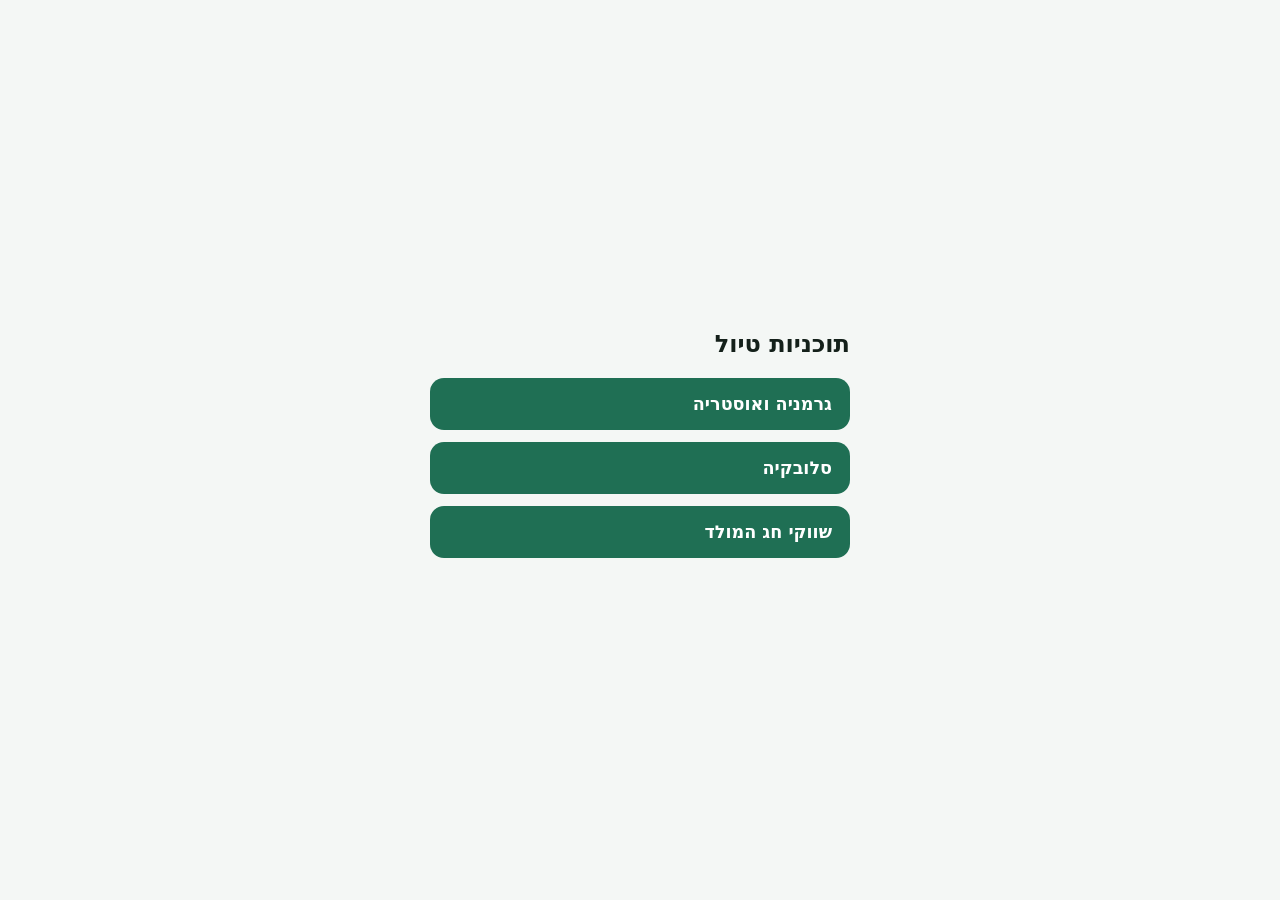
==== commit 090b0e60: "Add christmas-markets draft site" ====
--- a/index.html
+++ b/index.html
@@ -18,6 +18,7 @@
 <h1>תוכניות טיול</h1>
 <a href="germany-austria/">גרמניה ואוסטריה</a>
 <a href="slovakia/">סלובקיה</a>
+<a href="christmas-markets/">שווקי חג המולד</a>
 </main>
 </body>
 </html>
